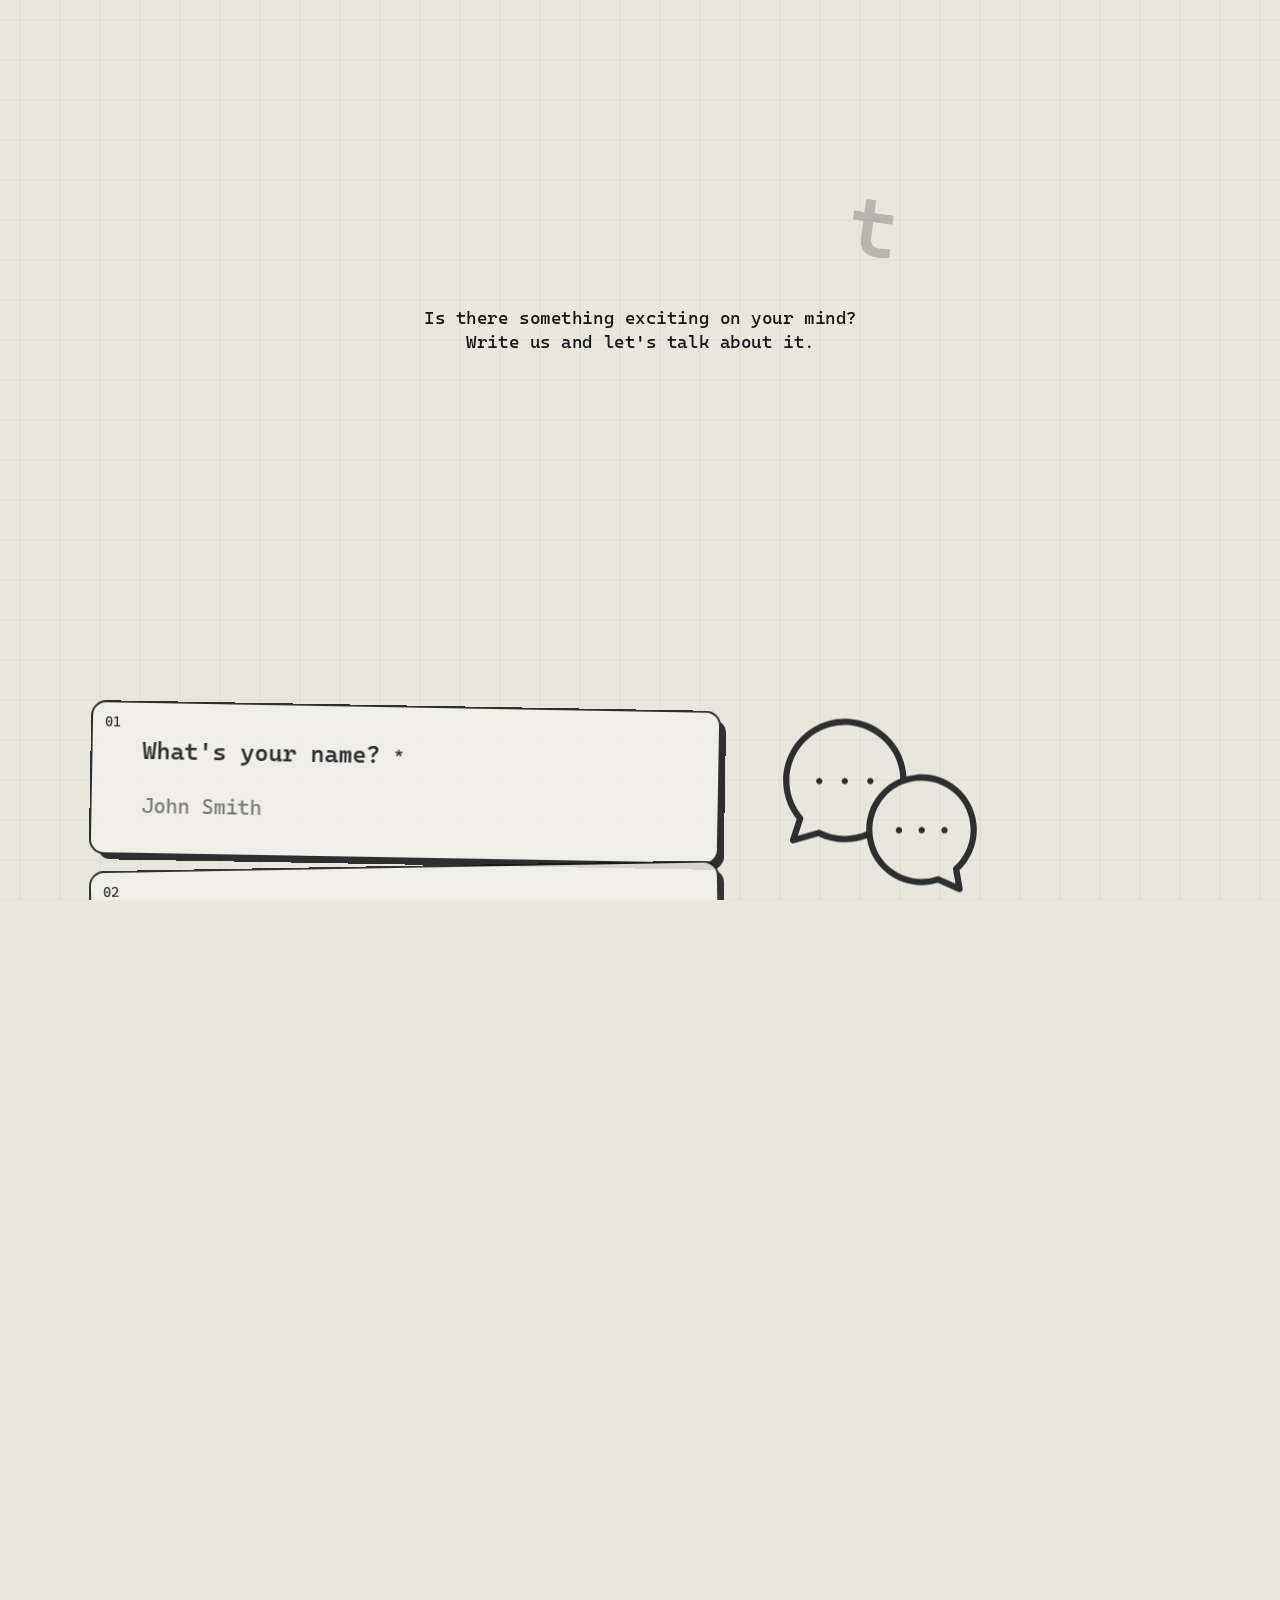
==== contact.html @ a4a7948f "Initial commit" ====
<!DOCTYPE html>

<html lang="en">

<head>

	<!-- Title -->
	<title>Contact Us | Origin Group</title>

	<!-- Meta -->
	<meta charset="utf-8">
	<meta name="title" content="Contact Us | Origin Group">
	<meta name="description" content="Get in touch with Origin Group, a creative agency in Mumbai. Let's discuss branding, website design, SEO, digital marketing, and creative solutions for your business.">
	<meta name="keywords" content="Creative Agency Mumbai, Branding Agency, UI UX Design Agency, Social Media Marketing Agency, Digital Marketing Agency Mumbai, Website Development Company, Best Creative Agency in Mumbai">

	<!-- Mobile Meta -->
	<meta name="viewport" content="width=device-width, initial-scale=1, shrink-to-fit=no">

	<link rel="shortcut icon" href="/assets/img/ogfav.png" type="image/x-icon">
	<link rel="icon" href="/assets/img/ogfav.png" type="image/x-icon">

	<!-- Google fonts (https://fonts.google.com/) -->
	<link rel="preconnect" href="https://fonts.googleapis.com">
	<link rel="preconnect" href="https://fonts.gstatic.com" crossorigin>
	<link href="https://fonts.googleapis.com/css2?family=Cascadia+Mono:wght@200..700&display=swap" rel="stylesheet">
	<!-- Body font -->

	<!-- Libs and Plugins CSS -->
	<link rel="stylesheet" href="assets/vendor/fontawesome/css/all.min.css">
	<!-- Font Icons CSS (https://fontawesome.com) Free version! -->
	<link rel="stylesheet" href="assets/vendor/fancybox/css/fancybox.css">
	<!-- Fancybox (lightbox) JS (https://fancyapps.com/) -->
	<link rel="stylesheet" href="assets/vendor/swiper/css/swiper-bundle.min.css">
	<!-- Swiper CSS (https://swiperjs.com/) -->

	<!-- Master CSS -->
	<link rel="stylesheet" href="assets/css/helper.css">
	<link rel="stylesheet" href="assets/css/elements.css">
	<link rel="stylesheet" href="assets/css/theme.css">

	<!-- Light style CSS -->
	<link rel="stylesheet" href="assets/css/theme-dark.css">

</head>


<body id="body" class="tt-transition tt-magic-cursor tt-smooth-scroll"
	style="--tt-bg-pattern: url('../img/bg-pattern.png');">

	<main id="body-inner">

		<!-- Begin page transition (do not remove!!!) 
			=========================== -->
		<div id="tt-page-transition">
			<div class="tt-ptr-overlay-top"></div>
			<div class="tt-ptr-overlay-bottom"></div>
			<div class="tt-ptr-preloader">
				<div class="tt-ptr-prel-content">
					<img src="assets/img/logo/OG Logo W.png" class="tt-ptr-prel-image" alt="Logo">
				</div> <!-- /.tt-ptr-prel-content -->
			</div> <!-- /.tt-ptr-preloader -->
		</div>
		<!-- End page transition -->

		<!-- Begin magic cursor 
			======================== -->
		<div id="magic-cursor">
			<div id="ball"></div>
		</div>
		<!-- End magic cursor -->


		<div id="tt-content-wrap">

			<header id="tt-header" class="tt-header-alter tt-header-scroll tt-header-filled">
				<div class="tt-header-inner">

					<div class="tt-header-col tt-header-col-left">

						<div class="tt-logo">
							<a href="index.html" class="tt-magnetic-item">
								<img src="assets/img/logo/OG Logo W.png" class="tt-logo-light" alt="Logo">
								<img src="assets/img/logo/OG Logo B.png" class="tt-logo-dark" alt="Logo">
							</a>
						</div>

					</div>

					<div class="tt-header-col tt-header-col-center">

						<nav class="tt-main-menu tt-m-menu-center">
							<div class="tt-main-menu-holder">
								<div class="tt-main-menu-inner">
									<div class="tt-main-menu-content">

										<ul class="tt-main-menu-list">

											<li><a href="/index.html">Home</a></li>
											<li><a href="/who-we-are.html">Who we are</a></li>
											<li><a href="/services.html">Services</a></li>
											<li><a href="/portfolio.html">Portfolio</a></li>


										</ul>

									</div>
								</div>
							</div>

						</nav>

					</div>

					<div class="tt-header-col tt-header-col-right">

						<!-- Begin mobile menu toggle button (for "tt-main-menu") -->
						<div id="tt-m-menu-toggle-btn-wrap">
							<div class="tt-m-menu-toggle-btn-text">
								<span class="tt-m-menu-text-menu">Menu</span>
								<span class="tt-m-menu-text-close">Close</span>
							</div>
							<div class="tt-m-menu-toggle-btn-holder">
								<a href="#" class="tt-m-menu-toggle-btn"><span></span></a>
							</div>
						</div>
						<!-- End mobile menu toggle button -->

						<!-- Begin header button (hidden on small screens!) -->
						<a href="/contact.html" class="tt-btn tt-btn-secondary hide-from-xlg tt-magnetic-item">
							<span data-hover="Let's Talk">Let's Talk</span>
						</a>
						<!-- End header button -->

						<!-- Begin style switch button -->
						<div class="tt-style-switch">
							<div class="tt-style-switch-inner tt-magnetic-item">
								<div class="tt-stsw-light">
									<svg viewBox="0 0 24 24" fill="none" xmlns="http://www.w3.org/2000/svg">
										<path
											d="M3.32031 11.6835C3.32031 16.6541 7.34975 20.6835 12.3203 20.6835C16.1075 20.6835 19.3483 18.3443 20.6768 15.032C19.6402 15.4486 18.5059 15.6834 17.3203 15.6834C12.3497 15.6834 8.32031 11.654 8.32031 6.68342C8.32031 5.50338 8.55165 4.36259 8.96453 3.32996C5.65605 4.66028 3.32031 7.89912 3.32031 11.6835Z"
											stroke-width="2" stroke-linecap="round" stroke-linejoin="round"></path>
									</svg>
								</div>
								<div class="tt-stsw-dark">
									<svg viewBox="0 0 24 24" fill="none" xmlns="http://www.w3.org/2000/svg">
										<circle cx="12" cy="12" r="5" stroke-width="2"></circle>
										<path d="M12 2V4" stroke-width="2" stroke-linecap="round"></path>
										<path d="M12 20V22" stroke-width="2" stroke-linecap="round"></path>
										<path d="M4 12L2 12" stroke-width="2" stroke-linecap="round"></path>
										<path d="M22 12L20 12" stroke-width="2" stroke-linecap="round"></path>
										<path d="M19.7778 4.22266L17.5558 6.25424" stroke-width="2"
											stroke-linecap="round"></path>
										<path d="M4.22217 4.22266L6.44418 6.25424" stroke-width="2"
											stroke-linecap="round"></path>
										<path d="M6.44434 17.5557L4.22211 19.7779" stroke-width="2"
											stroke-linecap="round"></path>
										<path d="M19.7778 19.7773L17.5558 17.5551" stroke-width="2"
											stroke-linecap="round"></path>
									</svg>
								</div>
							</div>
						</div>
						<!-- End style switch button -->

					</div> <!-- /.header-col -->
				</div> <!-- /.header-inner -->
			</header>
			<!-- End header -->

			<div id="page-header"
				class="ph-full ph-full-m ph-center ph-cap-xxxlg ph-image-parallax ph-caption-parallax">

				<div class="page-header-inner">

					<div class="ph-caption">
						<div class="ph-caption-inner">
							<h2 class="ph-caption-subtitle">( Let's Talk )</h2>
							<h1 class="ph-caption-title">Contact</h1>
							<div class="ph-caption-description max-width-700">
								Is there something exciting on your mind?<br> Write us and let's talk about it.
							</div>
						</div> <!-- /.ph-caption-inner -->
					</div> <!-- /.ph-caption -->

				</div>
				<!-- End page header inner -->

				<div class="ph-social">

					<div class="tt-social-buttons">
						<ul>
							<li><a href="https://www.instagram.com/origingroupin/" class="tt-magnetic-item"
									target="_blank" rel="noopener"><i class="fa-brands fa-instagram"></i></a></li>
							<li><a href="https://www.linkedin.com/showcase/origingroupin/" class="tt-magnetic-item"
									target="_blank" rel="noopener"><i class="fa-brands fa-linkedin"></i></a></li>
						</ul>
					</div>
					<!-- End page header social buttons -->

				</div>
				<!-- End social buttons -->

				<!-- Begin scroll down button 
					============================== -->
				<div class="tt-scroll-down">
					<!-- Change "data-offset" to set scroll top offset if needed -->
					<a href="#tt-page-content" class="tt-sd-inner tt-magnetic-item" data-offset="0">
						<div class="tt-sd-arrow">
							<svg xmlns="http://www.w3.org/2000/svg" viewBox="0 0 24 24">
								<path
									d="M13.025 1l-2.847 2.828 6.176 6.176h-16.354v3.992h16.354l-6.176 6.176 2.847 2.828 10.975-11z">
								</path>
							</svg>
						</div>
					</a>
				</div>
				<!-- End scroll down button -->

			</div>
			<!-- End page header -->

			<div id="tt-page-content">

				<div class="tt-section padding-top-40 padding-bottom-120">
					<div class="tt-section-inner tt-wrap">

						<div class="tt-row tt-xl-row-reverse">
							<div class="tt-col-xl-5">

								<div class="tt-contact-info margin-bottom-80">
									<div class="tt-contact-info-inner padding-left-xlg-7-p">

										<div class="tt-contact-info-icon max-width-200 tt-anim-fadeinup">
											<svg viewBox="0 0 64 64" version="1.1" xml:space="preserve"
												xmlns="http://www.w3.org/2000/svg">
												<g id="_x30_1_chatting">
													<g>
														<g>
															<path
																d="M38.0728,40.9023c-0.5522,0-1.0259-0.4478-1.0259-1s0.4219-1,0.9741-1h0.0518c0.5522,0,1,0.4478,1,1     S38.625,40.9023,38.0728,40.9023z" />
														</g>
														<g>
															<path
																d="M45.3604,40.9023c-0.5522,0-1.0273-0.4478-1.0273-1s0.4199-1,0.9722-1h0.0552c0.5522,0,1,0.4478,1,1     S45.9126,40.9023,45.3604,40.9023z" />
														</g>
														<g>
															<path
																d="M52.6445,40.9023c-0.5522,0-1.0273-0.4478-1.0273-1s0.4199-1,0.9722-1h0.0552c0.5522,0,1,0.4478,1,1     S53.1968,40.9023,52.6445,40.9023z" />
														</g>
														<g>
															<path
																d="M12.584,25.186c-0.5522,0-1.0293-0.4478-1.0293-1s0.418-1,0.9702-1h0.0591c0.5522,0,1,0.4478,1,1     S13.1362,25.186,12.584,25.186z" />
														</g>
														<g>
															<path
																d="M20.7529,25.186c-0.5522,0-1.0293-0.4478-1.0293-1s0.4185-1,0.9707-1h0.0586c0.5522,0,1,0.4478,1,1     S21.3052,25.186,20.7529,25.186z" />
														</g>
														<g>
															<path
																d="M28.9219,25.186c-0.5522,0-1.0293-0.4478-1.0293-1s0.4185-1,0.9707-1h0.0586c0.5522,0,1,0.4478,1,1     S29.4741,25.186,28.9219,25.186z" />
														</g>
														<path
															d="M56.5327,26.0718h-0.0005c-3.6577-3.0059-8.2656-4.4053-12.9771-3.9463c-1.0573,0.1035-2.0867,0.3111-3.0887,0.5919    c-0.2051-3.1539-1.169-6.2225-2.8205-8.9474c-2.7339-4.5127-7.0605-7.6904-12.1841-8.9478    c-5.1226-1.2573-10.4302-0.4434-14.9414,2.2905c-9.3149,5.6431-12.3022,17.812-6.6592,27.1274    c0.4487,0.7378,0.9443,1.4468,1.4785,2.1147l-2.1206,6.457c-0.1152,0.3521-0.0269,0.7388,0.23,1.0059    c0.1914,0.1982,0.4526,0.3062,0.7202,0.3062c0.0923,0,0.1851-0.0127,0.2764-0.0391l7.8203-2.2476    c4.9188,2.3405,10.487,2.549,15.5263,0.6185c0.6382,4.1645,2.7308,8.1203,6.233,10.9997    c4.626,3.8027,10.7549,5.0024,16.4702,3.2461l6.5781,2.9609c0.1313,0.0591,0.2715,0.0879,0.4106,0.0879    c0.2183,0,0.4351-0.0718,0.6138-0.2104c0.2925-0.2275,0.4351-0.5977,0.3711-0.9624l-1.0391-5.9121    c0.5459-0.5166,1.062-1.0698,1.5391-1.6499C65.1724,43.4663,64.0791,32.2764,56.5327,26.0718z M12.8066,39.8755    c-0.2241-0.1113-0.4814-0.1353-0.7236-0.0664l-6.374,1.832l1.7026-5.1851c0.1084-0.3306,0.0376-0.6938-0.1875-0.959    c-0.604-0.7119-1.1606-1.4844-1.6528-2.2944C0.5,24.8315,3.1851,13.895,11.5571,8.8232c4.0537-2.458,8.8218-3.1885,13.4282-2.0591    c4.6045,1.1304,8.4932,3.9863,10.9502,8.0425c1.5782,2.6036,2.4474,5.5574,2.5516,8.5797    c-2.6577,1.0986-5.0207,2.841-6.8978,5.1259c-2.8444,3.4614-4.1367,7.6871-3.9944,11.8476    C22.8245,42.3625,17.4745,42.2095,12.8066,39.8755z M57.4243,49.7456c-0.5303,0.645-1.1147,1.2524-1.7378,1.8062    c-0.2598,0.2305-0.3809,0.5791-0.3208,0.9209l0.8066,4.5908l-5.2051-2.3433c-0.1304-0.0586-0.2705-0.0879-0.4106-0.0879    c-0.106,0-0.2124,0.0166-0.3145,0.0508c-5.1646,1.7104-10.7529,0.6758-14.9463-2.7725    c-6.6953-5.5044-7.6646-15.4312-2.1616-22.1289c2.666-3.2446,6.436-5.2568,10.6157-5.6655    c4.1816-0.4072,8.2681,0.8345,11.5127,3.5005h-0.0005C61.957,33.1211,62.9268,43.0483,57.4243,49.7456z" />
													</g>
												</g>
											</svg>
										</div> <!-- /.tt-contact-info-icon -->

										<div class="tt-heading tt-heading-lg">
											<!-- <h3 class="tt-heading-subtitle">Subtitle</h3> -->
											<h2 class="tt-heading-title tt-anim-characters">Say Hi!</h2>
											<!-- You can use <br> to break a text line if needed -->
										</div>
										<!-- End tt-Heading -->

										<div class="margin-bottom-40">
											<p class="tt-anim-lines">You're just one click away from taking your brand
												or product from great to incredible. Fill out the form to share more
												details about your project.</p>
										</div>

										<div class="margin-bottom-30 tt-anim-fadeinup">
											<ul class="tt-list">
												<li>
													<a href="tel:+918779620308" class="tt-link">+91 87796 20308</a>
												</li>
												<li>
													<a href="mailto:origingroupinq@gmail.com"
														class="tt-link">origingroupinq@gmail.com</a>
												</li>
											</ul>
										</div>

										<div class="tt-social-buttons tt-sbtn-inline tt-sbtn-filled tt-anim-fadeinup">
											<ul>
												<li><a href="" class="tt-magnetic-item" target="_blank"
														rel="noopener"><i class="fa-brands fa-instagram"></i></a></li>
												<li><a href="" class="tt-magnetic-item" target="_blank"
														rel="noopener"><i class="fa-brands fa-linkedin"></i></a></li>
											</ul>
										</div>
										<!-- End page header social buttons -->

									</div> <!-- /.tt-contact-info-inner -->
								</div>
								<!-- End contact info -->

							</div> <!-- /.tt-col -->

							<div class="tt-col-xl-7">

								<form id="tt-contact-form"
									class="tt-form tt-form-lg tt-form-creative tt-form-tilted tt-form-counter">

									<!-- Becin contact form messages (do not remove!) -->
									<div id="tt-contact-form-messages" role="alert">
										<div class="tt-cfm-inner"></div>
										<div class="tt-cfm-close hide-cursor"><i class="fa-solid fa-xmark"></i></div>
									</div>
									<!-- End contact form messages -->

									<div class="tt-contact-form-inner">

										<!-- <small class="tt-form-text margin-bottom-30"><em>Fields marked with an asterisk (*) are required!</em></small> -->

										<div class="tt-form-group tt-anim-fadeinup">
											<label for="sender-name">What's your name? <span
													class="required">*</span></label>
											<input class="tt-form-control" id="sender-name" type="text" name="name"
												placeholder="John Smith" required>
										</div>

										<div class="tt-form-group tt-anim-fadeinup">
											<label for="sender-email">What's your email? <span
													class="required">*</span></label>
											<input class="tt-form-control" id="sender-email" type="email" name="email"
												placeholder="john@smith.com" required>
										</div>

										<div class="tt-form-group tt-anim-fadeinup">
											<label for="sender-option">What would you like to talk about? <span
													class="required">*</span></label>
											<select class="tt-form-control" id="sender-option" name="option" required>
												<option value="" disabled selected>Please choose an option</option>
												<option value="Say Hello">Say hello</option>
												<option value="New Project">New project</option>
												<option value="Feedback">Feedback</option>
												<option value="Other">Other</option>
											</select>
										</div>

										<div class="tt-form-group tt-anim-fadeinup">
											<label for="sender-message">Your message <span
													class="required">*</span></label>
											<textarea class="tt-form-control" id="sender-message" rows="5"
												name="message" placeholder="Hello, can you help me with ..."
												required></textarea>
										</div>

										<div class="tt-form-check margin-top-30 margin-bottom-30 tt-anim-fadeinup">
											<input type="checkbox" id="privacy-policy-check" required>
											<label for="privacy-policy-check" class="text-small">I have read and accept
												the <a href="dummy.html" class="tt-link-2" target="_blank">privacy
													policy</a>.</label>
										</div>

										<button type="submit"
											class="tt-btn tt-btn-secondary tt-btn-full tt-anim-fadeinup">
											<span data-hover="Send Message">Send Message</span>
										</button>

									</div> <!-- /.tt-contact-form-inner-->
								</form>
								<!-- End contact form -->

							</div> <!-- /.tt-col -->
						</div><!-- /.tt-row -->

					</div> <!-- /.tt-section-inner -->
				</div>
				<!-- End tt-section -->


			</div>
			<!-- End page content -->


			<!-- ======================
				///// Begin tt-footer /////
				=========================== -->
			<footer id="tt-footer" class="border-top">
				<div class="tt-footer-inner">

					<div class="tt-row">
						<div class="tt-col-xxl-6 tt-col-xl-12">
							<div class="tt-footer-widget">
								<h2>Ready to push<br> beyond limits?</h2>
								<a href="/contact.html" class="tt-btn tt-btn-secondary tt-magnetic-item">
									<span data-hover="Let's Connect">Let's Connect</span>
									<span class="tt-btn-icon"><i class="fa-regular fa-envelope"></i></span>
								</a>
							</div> <!-- /.tt-footer-widget -->
						</div> <!-- /.tt-col -->

						<div class="tt-col-xxl-2 tt-col-md-4">
							<div class="tt-footer-widget">
								<h3 class="tt-footer-widget-heading">Menu</h3>
								<ul class="tt-footer-widget-list">
									<li><a href="/index.html" class="tt-link">Home</a></li>
									<li><a href="/who-we-are.html" class="tt-link">Who we are</a></li>
									<li><a href="/services.html" class="tt-link">Services</a></li>
									<li><a href="/portfolio.html" class="tt-link">Portfolio</a></li>
								</ul> <!-- /.tt-footer-widget-list -->
							</div> <!-- /.tt-footer-widget -->
						</div> <!-- /.tt-col -->

						<div class="tt-col-xxl-2 tt-col-md-4">
							<div class="tt-footer-widget">
								<h3 class="tt-footer-widget-heading">More</h3>
								<ul class="tt-footer-widget-list">
									<li><a href="/contact.html" class="tt-link">Contact</a></li>
									<li><a href="portfolio-scrolling-tilted.html" class="tt-link">Qorezen</a></li>
								</ul> <!-- /.tt-footer-widget-list -->
							</div> <!-- /.tt-footer-widget -->
						</div> <!-- /.tt-col -->

						<div class="tt-col-xxl-2 tt-col-md-4">
							<div class="tt-footer-widget">
								<h3 class="tt-footer-widget-heading">Contact</h3>
								<ul class="tt-footer-widget-list">
									<li><a href="mailto:origingroupinq@gmail.com"
											class="tt-link">origingroupinq@gmail.com</a></li>
									<li><a href="tel:+918779620308" class="tt-link"> +91 87796 20308</a></li>
								</ul> <!-- /.tt-footer-widget-list -->
							</div> <!-- /.tt-footer-widget -->
						</div> <!-- /.tt-col -->
					</div> <!-- /.tt-row -->

					<div class="tt-footer-bottom">
						<div class="tt-row tt-sm-row-reverse">
							<div class="tt-col-md-4 tt-align-items-md-end tt-justify-content-md-end">
								<div class="tt-footer-widget">

									<!-- Begin social buttons 
										========================== 
										* Use class "tt-sbtn-inline" to enable inline layout.
										* Use class "tt-sbtn-bordered" to enable bordered style.
										* Use class "tt-sbtn-filled" to enable filled style.
										-->
									<div class="tt-social-buttons tt-sbtn-inline tt-sbtn-filled">
										<ul>
											<li><a href="https://www.instagram.com/origingroupin/"
													class="tt-magnetic-item" target="_blank" rel="noopener"><i
														class="fa-brands fa-instagram"></i></a></li>
											<li><a href="https://www.linkedin.com/showcase/origingroupin/"
													class="tt-magnetic-item" target="_blank" rel="noopener"><i
														class="fa-brands fa-linkedin"></i></a></li>
										</ul>
									</div>
									<!-- End social buttons -->

								</div> <!-- /.tt-footer-widget -->
							</div> <!-- /.tt-col -->

							<div class="tt-col-md-4 tt-align-items-md-end tt-justify-content-md-center">
								<div class="tt-footer-widget text-center-to-md">
									Made with <i class="fa-regular fa-heart"></i>
								</div> <!-- /.tt-footer-widget -->
							</div> <!-- /.tt-col -->

							<div class="tt-col-md-4 tt-align-items-md-end">
								<div class="tt-footer-widget">
									<div class="tt-footer-copyright">
										©<span class="tt-copyright-year"></span><a href="/index.html" class="tt-link"
											target="_blank" rel="nofollow noopener">Origin Group</a><br>
										All Rights Reserved
									</div> <!-- /.tt-footer-copyright -->
								</div> <!-- /.tt-footer-widget -->
							</div> <!-- /.tt-col -->
						</div> <!-- /.tt-row -->
					</div> <!-- /.tt-footer-bottom -->

				</div> <!-- /.tt-section-inner -->
			</footer>
			<!-- End tt-footer -->


		</div>
		<!-- End content wrap -->


		<!-- Begin scroll to top button
			================================ 
			* Available data attributes:
					data-top-offset="800".............(show/hide button from top scroll in px)
					data-bottom-offset="200".........(show/hide button from bottom scroll in px)
			-->
		<div class="tt-scroll-to-top" data-top-offset="800" data-bottom-offset="200">
			<a href="#" class="tt-stt-inner tt-magnetic-item">
				<div class="tt-stt-arrow">
					<svg xmlns="http://www.w3.org/2000/svg" viewBox="0 0 24 24">
						<path
							d="M13.025 1l-2.847 2.828 6.176 6.176h-16.354v3.992h16.354l-6.176 6.176 2.847 2.828 10.975-11z">
						</path>
					</svg>
				</div>
			</a>
		</div>
		<!-- End scroll to top button -->


	</main>
	<!-- End body inner -->




	<!-- ====================
		///// Scripts below /////
		===================== -->

	<!-- Core JS -->
	<script src="assets/vendor/jquery/jquery.min.js"></script> <!-- jquery JS (https://jquery.com) -->

	<!-- Libs and Plugins JS -->
	<script src="assets/vendor/gsap/gsap.min.js"></script> <!-- GSAP JS (https://gsap.com/) -->
	<script src="assets/vendor/gsap/ScrollSmoother.min.js"></script>
	<!-- GSAP ScrollSmoother JS (https://gsap.com/docs/v3/Plugins/ScrollSmoother/) -->
	<script src="assets/vendor/gsap/ScrollToPlugin.min.js"></script>
	<!-- GSAP ScrollToPlugin JS (https://gsap.com/docs/v3/Plugins/ScrollToPlugin/) -->
	<script src="assets/vendor/gsap/ScrollTrigger.min.js"></script>
	<!-- GSAP ScrollTrigger JS (https://gsap.com/docs/v3/Plugins/ScrollTrigger/) -->
	<script src="assets/vendor/gsap/Flip.min.js"></script>
	<!-- GSAP Flip JS (https://gsap.com/docs/v3/Plugins/Flip/) -->
	<script src="assets/vendor/gsap/SplitText.min.js"></script>
	<!-- GSAP SplitText JS (https://gsap.com/docs/v3/Plugins/SplitText/) -->
	<script src="assets/vendor/fancybox/js/fancybox.umd.js"></script>
	<!-- Fancybox (lightbox) JS (https://fancyapps.com/) -->
	<script src="assets/vendor/swiper/js/swiper-bundle.min.js"></script> <!-- Swiper JS (https://swiperjs.com/) -->

	<!-- Master JS -->
	<script src="assets/js/elements.js"></script>
	<script src="assets/js/theme.js"></script>



</body>

</html>
---- assets/css/helper.css ----
/* ---------------------------------------------------------------------------------------
*
* Helper CSS
* 
* Template:		Hektor - Creative Agency and Portfolio HTML Website Template
* Author:		Themetorium
* URL:			https://themetorium.net/
*
* You are free to use these extra prepared helper classes to customize your web site.
*
--------------------------------------------------------------------------------------- */


/* Table of Content
====================
*
* Various classes
* Hiding classes
* Background image classes
* Font/text classes
* Width classes
* Height classes
* Center align classes
* Text color classes
* Link style classes
* Link color classes
* Background color classes
* Rounded classes
* Borders classes
* Paddings classes
* Margin classes
* Grid system (similar logic to the Bootstrap framework).
*
*/



/* ------------------------------------------------------------- *
 * Various classes
/* ------------------------------------------------------------- */

/* clear */
.clear { clear: both !important; display: block !important; }
.clear::after {
	content: "";
	display: table;
	clear: both;
}

/* display */
.display-none { display: none !important; }
.block, .display-block { display: block !important; }
.inline-block, .display-inline-block { display: inline-block !important; }
.display-flex { display: flex !important; display: -ms-flexbox !important; }

/* position */
.position-unset { position: unset !important; }
.position-relative { position: relative !important; }
.position-absolute { position: absolute !important; }
.position-fixed { position: fixed !important; }
.position-static { position: static !important; }

/* overflow */
.overflow-visible { overflow: visible !important; }

.overflow-hidden { overflow: hidden !important; }
.overflow-y-hidden { overflow-y: hidden !important; }
.overflow-x-hidden { overflow-x: hidden !important; }

.overflow-auto { overflow: auto !important; }
.overflow-y-auto { overflow-y: auto !important; }
.overflow-x-auto { overflow-x: auto !important; }

.overflow-scroll { overflow: scroll !important; }
.overflow-y-scroll { overflow-y: scroll !important; }
.overflow-x-scroll { overflow-x: scroll !important; }

/* z-index */
.z-index-1 { z-index: 1 !important; }
.z-index-2 { z-index: 2 !important; }
.z-index-3 { z-index: 3 !important; }
.z-index-4 { z-index: 4 !important; }
.z-index-5 { z-index: 5 !important; }
.z-index-6 { z-index: 6 !important; }
.z-index-7 { z-index: 7 !important; }
.z-index-8 { z-index: 8 !important; }
.z-index-9 { z-index: 9 !important; }
.z-index-full { z-index: 99999 !important; }

/* grayscale (make elements black & white) */
.tt-grayscale {
	filter: grayscale(1) !important;
}


/* ----------------------------------------------------------------------------------- *
 * Cover classes (used as image overlay)
 * Note: parent element must contain "position: relative;" or "position: absolute;"
/* ----------------------------------------------------------------------------------- */

/* Cover 
========= */
.tt-cover:before {
	position: absolute;
	display: block;
	content: "";
	top: 0;
	left: 0;
	right: 0;
	bottom: 0;
	width: 100%;
	height: 100%;
	z-index: 99999;
}


/* Cover opasity
================= */
[class*="cover-opacity-"]::before {
	position: absolute;
	display: block;
	content: "";
	top: 0;
	left: 0;
	bottom: 0;
	right: 0;
	background-color: #040404;
	z-index: 1;
	opacity: 0;
}

.cover-opacity-0::before { opacity: 0; }
.cover-opacity-0-5::before { opacity: .05; }
.cover-opacity-1::before { opacity: .1; }
.cover-opacity-1-5::before { opacity: .15; }
.cover-opacity-2::before { opacity: .2; }
.cover-opacity-2-5::before { opacity: .25; }
.cover-opacity-3::before { opacity: .3; }
.cover-opacity-3-5::before { opacity: .35; }
.cover-opacity-4::before { opacity: .4; }
.cover-opacity-4-5::before { opacity: .45; }
.cover-opacity-5::before { opacity: .5; }
.cover-opacity-5-5::before { opacity: .55; }
.cover-opacity-6::before { opacity: .6; }
.cover-opacity-6-5::before { opacity: .65; }
.cover-opacity-7::before { opacity: .7; }
.cover-opacity-7-5::before { opacity: .75; }
.cover-opacity-8::before { opacity: .8; }
.cover-opacity-8-5::before { opacity: .85; }
.cover-opacity-9::before { opacity: .9; }
.cover-opacity-9-5::before { opacity: .95; }


/* ------------------------------------------------------------- *
 * Hiding classes
/* ------------------------------------------------------------- */

.hide { display: none !important; }

/* Hiding via media query breakpoints */
@media (max-width: 1399px) {
	.hide-from-xxlg { display: none !important; }
}
@media (max-width: 1024px) {
	.hide-from-xlg { display: none !important; }
}
@media (max-width: 991px) {
	.hide-from-lg { display: none !important; }
}
@media (max-width: 767px) {
	.hide-from-md { display: none !important; }
}
@media (max-width: 575px) {
	.hide-from-sm { display: none !important; }
}
@media (max-width: 480px) {
	.hide-from-xs { display: none !important; }
}

@media (min-width: 1400px) {
	.hide-to-xxlg { display: none !important; }
}
@media (min-width: 1025px) {
	.hide-to-xlg { display: none !important; }
}
@media (min-width: 992px) {
	.hide-to-lg { display: none !important; }
}
@media (min-width: 768px) {
	.hide-to-md { display: none !important; }
}
@media (min-width: 576px) {
	.hide-to-sm { display: none !important; }
}
@media (min-width: 481px) {
	.hide-to-xs { display: none !important; }
}

/* Hiding from mobile device */
body.is-mobile .hide-from-mobile { display: none !important; }

/* Hiding if not mobile device */
body:not(.is-mobile) .hide-to-mobile { display: none !important; }


/* ------------------------------------------------------------- *
 * Background image classes
/* ------------------------------------------------------------- */

.no-bg-image { background: none !important; }

.bg-image {
	background-repeat: no-repeat;
	background-position: 50% 50%;
	-webkit-background-size: cover;
	background-size: cover;
}
.bg-image-fixed {
	background-attachment: fixed;
	background-position: 50% 50%;
	-webkit-background-size: cover;
	background-size: cover;
	transform: none !important; /* transform not work well with background-attachment: fixed; */
}
.bg-image-pattern {
	background-repeat: repeat !important;
	-webkit-background-size: inherit !important;
	background-size: inherit !important;
}


/* ------------------------------------------------------------- *
 * Font/text classes
/* ------------------------------------------------------------- */

/* font styles */
.font-italic, .italic { font-style: italic !important; }

/* font weight */
.font-normal { font-weight: normal !important; font-style: normal !important; }
.font-bold, .font-strong, .bold { font-weight: bold !important; }

.font-100 { font-weight: 100 !important; }
.font-200 { font-weight: 200 !important; }
.font-300 { font-weight: 300 !important; }
.font-400 { font-weight: 400 !important; }
.font-500 { font-weight: 500 !important; }
.font-600 { font-weight: 600 !important; }
.font-700 { font-weight: 700 !important; }
.font-800 { font-weight: 800 !important; }
.font-900 { font-weight: 900 !important; }

/* text sizes */
.text-lg {
	font-size: clamp(20px, 2vw, 24px) !important;
}
.text-lg p,
p.text-lg {
	margin-bottom: 30px !important;
}

.text-xlg {
	font-size: clamp(22px, 2vw, 32px) !important;
}
.text-xlg p,
p.text-xlg {
	margin-bottom: 3.5% !important;
}

.text-xxlg {
	font-size: clamp(28px, 3vw, 48px) !important;
	line-height: 1.2;
}
.text-xxlg p,
p.text-xxlg {
	margin-bottom: 3.5% !important;
}

.text-xxxlg {
	font-size: clamp(32px, 4vw, 62px) !important;
	line-height: 1.1;
}
.text-xxxlg p,
p.text-xxxlg {
	margin-bottom: 4.6% !important;
}

/* letter spacing */
.letter-spacing-0 { letter-spacing: 0 !important; }
.letter-spacing-1 { letter-spacing: 1px !important; }
.letter-spacing-2 { letter-spacing: 2px !important; }
.letter-spacing-3 { letter-spacing: 3px !important; }
.letter-spacing-4 { letter-spacing: 4px !important; }
.letter-spacing-5 { letter-spacing: 5px !important; }
.letter-spacing-6 { letter-spacing: 6px !important; }
.letter-spacing-7 { letter-spacing: 7px !important; }
.letter-spacing-8 { letter-spacing: 8px !important; }
.letter-spacing-9 { letter-spacing: 9px !important; }
.letter-spacing-10 { letter-spacing: 10px !important; }
.letter-spacing-11 { letter-spacing: 11px !important; }
.letter-spacing-12 { letter-spacing: 12px !important; }
.letter-spacing-13 { letter-spacing: 13px !important; }
.letter-spacing-14 { letter-spacing: 14px !important; }
.letter-spacing-15 { letter-spacing: 15px !important; }

/* text normal */
.text-normal { 
	text-transform: none !important; 
	letter-spacing: 0 !important;
}

/* text aligns */
.text-align-unset { text-align: unset !important; }
.text-center { text-align: center !important; }
.text-left { text-align: left !important; }
.text-right { text-align: right !important; }

/* text aligns via breakpoints */
@media (max-width: 1024px) {
	.text-center-from-xlg { text-align: center !important; }
	.text-left-from-xlg { text-align: left !important; }
	.text-right-from-xlg { text-align: right !important; }
}
@media (max-width: 991px) {
	.text-center-from-lg { text-align: center !important; }
	.text-left-from-lg { text-align: left !important; }
	.text-right-from-lg { text-align: right !important; }
}
@media (max-width: 767px) {
	.text-center-from-md { text-align: center !important; }
	.text-left-from-md { text-align: left !important; }
	.text-right-from-md { text-align: right !important; }
}
@media (max-width: 479px) {
	.text-center-from-sm { text-align: center !important; }
	.text-left-from-sm { text-align: left !important; }
	.text-right-from-sm { text-align: right !important; }
}

@media (min-width: 1025px) {
	.text-center-to-xlg { text-align: center !important; }
	.text-left-to-xlg { text-align: left !important; }
	.text-right-to-xlg { text-align: right !important; }
}
@media (min-width: 992px) {
	.text-center-to-lg { text-align: center !important; }
	.text-left-to-lg { text-align: left !important; }
	.text-right-to-lg { text-align: right !important; }
}
@media (min-width: 768px) {
	.text-center-to-md { text-align: center !important; }
	.text-left-to-md { text-align: left !important; }
	.text-right-to-md { text-align: right !important; }
}
@media (min-width: 480px) {
	.text-center-to-sm { text-align: center !important; }
	.text-left-to-sm { text-align: left !important; }
	.text-right-to-sm { text-align: right !important; }
}

/* text transform */
.text-uppercase { text-transform: uppercase !important; }
.text-lowercase { text-transform: lowercase !important; }
.text-capitalize { text-transform: capitalize !important; }
.text-no-transform { text-transform: none !important; }

/* text stroke */
.text-stroke-dark {
	font-weight: bold;
	font-weight: 700;
	color: transparent;
	-webkit-text-stroke-width: 2px;
	-webkit-text-stroke-color: #111;
	-webkit-text-fill-color: transparent;
}
.text-stroke-light {
	font-weight: bold;
	font-weight: 700;
	color: transparent;
	-webkit-text-stroke-width: 2px;
	-webkit-text-stroke-color: #FFF;
	-webkit-text-fill-color: transparent;
}

/* text pretty */
.text-pretty {
	text-wrap: pretty;
}


/* ------------------------------------------------------------- *
 * Width classes
/* ------------------------------------------------------------- */

/* Width auto */
.width-auto { width: auto !important; }

/* Full width */
.full-width { width: 100% !important; }

/* Minimum width classes */
.min-width { min-width: 100% !important; }
.min-width-100 { min-width: 100px !important; }
.min-width-150 { min-width: 150px !important; }
.min-width-200 { min-width: 200px !important; }
.min-width-250 { min-width: 250px !important; }
.min-width-300 { min-width: 300px !important; }
.min-width-350 { min-width: 350px !important; }
.min-width-400 { min-width: 400px !important; }
.min-width-450 { min-width: 450px !important; }
.min-width-500 { min-width: 500px !important; }
.min-width-550 { min-width: 550px !important; }
.min-width-600 { min-width: 600px !important; }
.min-width-650 { min-width: 650px !important; }
.min-width-700 { min-width: 700px !important; }
.min-width-750 { min-width: 750px !important; }
.min-width-800 { min-width: 800px !important; }
.min-width-850 { min-width: 850px !important; }
.min-width-900 { min-width: 900px !important; }
.min-width-950 { min-width: 950px !important; }
.min-width-1000 { min-width: 1000px !important; }
.min-width-1050 { min-width: 1050px !important; }
.min-width-1150 { min-width: 1150px !important; }
.min-width-1100 { min-width: 1100px !important; }
.min-width-1150 { min-width: 1150px !important; }
.min-width-1170 { min-width: 1170px !important; }
.min-width-1200 { min-width: 1200px !important; }
.min-width-1250 { min-width: 1250px !important; }
.min-width-1300 { min-width: 1300px !important; }
.min-width-1350 { min-width: 1350px !important; }
.min-width-1400 { min-width: 1400px !important; }
.min-width-1450 { min-width: 1450px !important; }
.min-width-1500 { min-width: 1500px !important; }
.min-width-1550 { min-width: 1550px !important; }
.min-width-1600 { min-width: 1600px !important; }

/* Maximum width classes */
.max-width { max-width: 100% !important; }
.max-width-100 { max-width: 100px !important; }
.max-width-150 { max-width: 150px !important; }
.max-width-200 { max-width: 200px !important; }
.max-width-250 { max-width: 250px !important; }
.max-width-300 { max-width: 300px !important; }
.max-width-350 { max-width: 350px !important; }
.max-width-400 { max-width: 400px !important; }
.max-width-450 { max-width: 450px !important; }
.max-width-500 { max-width: 500px !important; }
.max-width-550 { max-width: 550px !important; }
.max-width-600 { max-width: 600px !important; }
.max-width-650 { max-width: 650px !important; }
.max-width-700 { max-width: 700px !important; }
.max-width-750 { max-width: 750px !important; }
.max-width-800 { max-width: 800px !important; }
.max-width-850 { max-width: 850px !important; }
.max-width-900 { max-width: 900px !important; }
.max-width-950 { max-width: 950px !important; }
.max-width-1000 { max-width: 1000px !important; }
.max-width-1050 { max-width: 1050px !important; }
.max-width-1150 { max-width: 1150px !important; }
.max-width-1100 { max-width: 1100px !important; }
.max-width-1150 { max-width: 1150px !important; }
.max-width-1170 { max-width: 1170px !important; }
.max-width-1200 { max-width: 1200px !important; }
.max-width-1250 { max-width: 1250px !important; }
.max-width-1300 { max-width: 1300px !important; }
.max-width-1350 { max-width: 1350px !important; }
.max-width-1400 { max-width: 1400px !important; }
.max-width-1450 { max-width: 1450px !important; }
.max-width-1500 { max-width: 1500px !important; }
.max-width-1550 { max-width: 1550px !important; }
.max-width-1600 { max-width: 1600px !important; }
.max-width-1650 { max-width: 1650px !important; }
.max-width-1700 { max-width: 1700px !important; }
.max-width-1750 { max-width: 1750px !important; }
.max-width-1800 { max-width: 1800px !important; }
.max-width-1850 { max-width: 1850px !important; }
.max-width-1900 { max-width: 1900px !important; }
.max-width-1950 { max-width: 1950px !important; }
.max-width-2000 { max-width: 2000px !important; }
.max-width-2050 { max-width: 2050px !important; }
.max-width-2100 { max-width: 2100px !important; }
.max-width-2150 { max-width: 2150px !important; }
.max-width-2200 { max-width: 2200px !important; }
.max-width-2250 { max-width: 2250px !important; }
.max-width-2300 { max-width: 2300px !important; }
.max-width-2350 { max-width: 2350px !important; }
.max-width-2400 { max-width: 2400px !important; }
.max-width-2450 { max-width: 2450px !important; }
.max-width-2500 { max-width: 2500px !important; }
.max-width-2550 { max-width: 2550px !important; }
.max-width-2600 { max-width: 2600px !important; }
.max-width-2650 { max-width: 2650px !important; }
.max-width-2700 { max-width: 2700px !important; }
.max-width-2750 { max-width: 2750px !important; }
.max-width-2800 { max-width: 2800px !important; }
.max-width-2850 { max-width: 2850px !important; }
.max-width-2900 { max-width: 2900px !important; }
.max-width-2950 { max-width: 2950px !important; }
.max-width-3000 { max-width: 3000px !important; }


/* ------------------------------------------------------------- *
 * Height classes
/* ------------------------------------------------------------- */

.full-height { 
	height: 100% !important; 
}

/* full height (vh) on desktop only */
@media (min-width: 1025px) {
	.full-height-vh { 
		height: 100vh;
		min-height: 100vh;
	}
	body.tt-header-fixed-on .full-height-vh {
		height: calc(100vh - 80px); /* minus same as header height */
		min-height: calc(100vh - 80px); /* minus same as header height */
	}
}

/* full height (vh) on small screens only */
@media (max-width: 1024px) {
	.full-height-vh-m { 
		height: 100vh;
		min-height: 100vh;
	}
	body.tt-header-fixed-on .full-height-vh-m {
		height: calc(100vh - 70px); /* minus same as header height */
		min-height: calc(100vh - 70px); /* minus same as header height */
	}
}


/* height classes (vh) */
.height-vh-5 { height: 5vh !important; }
.height-vh-10 { height: 10vh !important; }
.height-vh-15 { height: 15vh !important; }
.height-vh-20 { height: 20vh !important; }
.height-vh-25 { height: 25vh !important; }
.height-vh-30 { height: 30vh !important; }
.height-vh-35 { height: 35vh !important; }
.height-vh-40 { height: 40vh !important; }
.height-vh-45 { height: 45vh !important; }
.height-vh-50 { height: 50vh !important; }
.height-vh-55 { height: 55vh !important; }
.height-vh-60 { height: 60vh !important; }
.height-vh-65 { height: 65vh !important; }
.height-vh-70 { height: 70vh !important; }
.height-vh-75 { height: 75vh !important; }
.height-vh-80 { height: 80vh !important; }
.height-vh-85 { height: 85vh !important; }
.height-vh-90 { height: 90vh !important; }
.height-vh-95 { height: 95vh !important; }

/* minimum height classes vh */
.min-height-vh-5 { min-height: 5vh !important; }
.min-height-vh-10 { min-height: 10vh !important; }
.min-height-vh-15 { min-height: 15vh !important; }
.min-height-vh-20 { min-height: 20vh !important; }
.min-height-vh-25 { min-height: 25vh !important; }
.min-height-vh-30 { min-height: 30vh !important; }
.min-height-vh-35 { min-height: 35vh !important; }
.min-height-vh-40 { min-height: 40vh !important; }
.min-height-vh-45 { min-height: 45vh !important; }
.min-height-vh-50 { min-height: 50vh !important; }
.min-height-vh-55 { min-height: 55vh !important; }
.min-height-vh-60 { min-height: 60vh !important; }
.min-height-vh-65 { min-height: 65vh !important; }
.min-height-vh-70 { min-height: 70vh !important; }
.min-height-vh-75 { min-height: 75vh !important; }
.min-height-vh-80 { min-height: 80vh !important; }
.min-height-vh-85 { min-height: 85vh !important; }
.min-height-vh-90 { min-height: 90vh !important; }
.min-height-vh-95 { min-height: 95vh !important; }

/* height classes */
.height-10 { height: 20px; }
.height-20 { height: 20px; }
.height-30 { height: 30px; }
.height-40 { height: 40px; }
.height-50 { height: 50px; }
.height-60 { height: 60px; }
.height-70 { height: 70px; }
.height-80 { height: 80px; }
.height-90 { height: 90px; }
.height-100 { height: 100px; }
.height-110 { height: 110px; }
.height-120 { height: 120px; }
.height-130 { height: 130px; }
.height-140 { height: 140px; }
.height-150 { height: 150px; }
.height-160 { height: 160px; }
.height-170 { height: 170px; }
.height-180 { height: 180px; }
.height-190 { height: 190px; }
.height-200 { height: 200px; }

/* minimum height classes */
.min-height-50 { min-height: 50px !important; }
.min-height-100 { min-height: 100px !important; }
.min-height-150 { min-height: 150px !important; }
.min-height-200 { min-height: 200px !important; }
.min-height-250 { min-height: 250px !important; }
.min-height-300 { min-height: 300px !important; }
.min-height-350 { min-height: 350px !important; }
.min-height-400 { min-height: 400px !important; }
.min-height-450 { min-height: 450px !important; }
.min-height-500 { min-height: 500px !important; }
.min-height-550 { min-height: 550px !important; }
.min-height-600 { min-height: 600px !important; }
.min-height-650 { min-height: 650px !important; }
.min-height-700 { min-height: 700px !important; }
.min-height-750 { min-height: 750px !important; }
.min-height-800 { min-height: 800px !important; }
.min-height-850 { min-height: 850px !important; }
.min-height-900 { min-height: 900px !important; }
.min-height-1000 { min-height: 1000px !important; }

/* maximum height classes */
.max-height-50 { max-height: 50px !important; }
.max-height-100 { max-height: 100px !important; }
.max-height-150 { max-height: 150px !important; }
.max-height-200 { max-height: 200px !important; }
.max-height-250 { max-height: 250px !important; }
.max-height-300 { max-height: 300px !important; }
.max-height-350 { max-height: 350px !important; }
.max-height-400 { max-height: 400px !important; }
.max-height-450 { max-height: 450px !important; }
.max-height-500 { max-height: 500px !important; }
.max-height-550 { max-height: 550px !important; }
.max-height-600 { max-height: 600px !important; }
.max-height-650 { max-height: 650px !important; }
.max-height-700 { max-height: 700px !important; }
.max-height-750 { max-height: 750px !important; }
.max-height-800 { max-height: 800px !important; }
.max-height-850 { max-height: 850px !important; }
.max-height-900 { max-height: 900px !important; }
.max-height-1000 { max-height: 1000px !important; }

/* padding height classes */
.padding-height-5 { padding-bottom: 5% !important; }
.padding-height-10 { padding-bottom: 10% !important; }
.padding-height-15 { padding-bottom: 15% !important; }
.padding-height-20 { padding-bottom: 20% !important; }
.padding-height-25 { padding-bottom: 25% !important; }
.padding-height-30 { padding-bottom: 30% !important; }
.padding-height-35 { padding-bottom: 35% !important; }
.padding-height-40 { padding-bottom: 40% !important; }
.padding-height-45 { padding-bottom: 45% !important; }
.padding-height-50 { padding-bottom: 50% !important; }
.padding-height-55 { padding-bottom: 55% !important; }
.padding-height-60 { padding-bottom: 60% !important; }
.padding-height-65 { padding-bottom: 65% !important; }
.padding-height-70 { padding-bottom: 70% !important; }
.padding-height-75 { padding-bottom: 75% !important; }
.padding-height-80 { padding-bottom: 80% !important; }
.padding-height-85 { padding-bottom: 85% !important; }
.padding-height-90 { padding-bottom: 90% !important; }
.padding-height-95 { padding-bottom: 95% !important; }
.padding-height-100 { padding-bottom: 100% !important; }
.padding-height-105 { padding-bottom: 105% !important; }
.padding-height-110 { padding-bottom: 110% !important; }
.padding-height-115 { padding-bottom: 115% !important; }
.padding-height-120 { padding-bottom: 120% !important; }
.padding-height-125 { padding-bottom: 125% !important; }
.padding-height-130 { padding-bottom: 130% !important; }
.padding-height-135 { padding-bottom: 135% !important; }
.padding-height-140 { padding-bottom: 140% !important; }
.padding-height-145 { padding-bottom: 145% !important; }
.padding-height-150 { padding-bottom: 150% !important; }


/* -------------------------------------------------------------------------- *
 * Center align classes (parent element must contain "position: relative;")
/* -------------------------------------------------------------------------- */

.align-center {
	position: absolute !important;
	top: 50% !important;
	bottom: auto !important;
	left: 50% !important;
	right: auto !important;
	transform: translate(-50%, -50%) !important;
}
.vertical-align-center {
	position: absolute !important;
	top: 50% !important;
	bottom: auto !important;
	transform: translateY(-50%) !important;
}
.horisontal-align-center {
	position: absolute !important;
	left: 50% !important;
	right: auto !important;
	transform: translateX(-50%) !important;
}


/* ------------------------------------------------------------- *
 * Text color classes
/* ------------------------------------------------------------- */

.text-main, 
.text-primary { 
	color: var(--tt-main-color) !important;  /* Template main color */
}
a.text-primary:focus, 
a.text-primary:hover { 
	color: var(--tt-main-color) !important; opacity: .8 !important; 
}

.text-secondary { color: #6c757d !important; }
.text-white { color: #F1F1F1 !important; }
.text-light { color: var(--tt-light-color) !important; }
.text-gray { color: #818181 !important; }
.text-gray-2 { color: #CCC !important; }
.text-gray-3 { color: #DDD !important; }
.text-dark { color: var(--tt-dark-color) !important; }
.text-dark-2 { color: #444 !important; }
.text-dark-3 { color: #666 !important; }
.text-green { color: #0BC35B !important; }
.text-blue { color: #3042B3 !important; }
.text-yellow { color: #FFE800 !important; }
.text-red { color: #FD2B2B !important; }
.text-brown { color: #a56e00 !important; }
.text-purple { color: #ac0af3 !important; }
.text-pink { color: #F12765 !important; }

.text-muted { color: var(--tt-text-muted-color) !important; }


/* ------------------------------------------------------------- *
 * Link style classes
/* ------------------------------------------------------------- */

/* Link style 1 */
a.tt-link {
	background-repeat: no-repeat;
	background-image: -o-linear-gradient(transparent calc(100% - 2px), currentColor 2px);
	background-image: linear-gradient(transparent calc(100% - 2px), currentColor 2px);
	background-image: -ms-linear-gradient(transparent 100%, currentColor 2px);
	transition: 0.6s cubic-bezier(.215, .61, .355, 1) !important;
	background-size: 0 100%;
	border: none;
	opacity: 1;
	text-decoration: none;
}
a.tt-link:hover,
a.tt-link:focus {
	background-size: 100% 100%;
	opacity: 1;
}

/* Link style 2 */
a.tt-link-2 { 
	font-style: italic;
	color: currentColor;
	opacity: 1;
	text-decoration: none;
	border-bottom: 1px dotted currentColor;
}
a.tt-link-2:hover,
a.tt-link-2:focus { 
	color: currentColor;
	opacity: .6;
}


/* ------------------------------------------------------------- *
 * Link color classes
/* ------------------------------------------------------------- */

a.link-main { color: var(--tt-main-color) !important;} /* Template main color */
a.link-white { color: #FFF !important; }
a.link-gray { color: #888 !important; }
a.link-gray-2 { color: #CCC !important; }
a.link-gray-3 { color: #DDD !important; }
a.link-dark { color: #272727 !important; }
a.link-dark-2 { color: #444 !important; }
a.link-dark-3 { color: #666 !important; }
a.link-green { color: #0BC35B !important; }
a.link-blue { color: #3042B3 !important; }
a.link-yellow { color: #FFE800 !important; }
a.link-red { color: #FD2B2B !important; }
a.link-brown { color: #a56e00 !important; }
a.link-purple { color: #ac0af3 !important; }
a.link-pink { color: #F12765 !important; }

a.link-main:hover,
a.link-white:hover,
a.link-gray:hover,
a.link-gray-2:hover,
a.link-gray-3:hover,
a.link-dark:hover,
a.link-dark-2:hover,
a.link-dark-3:hover,
a.link-green:hover,
a.link-blue:hover,
a.link-yellow:hover,
a.link-red:hover,
a.link-brown:hover,
a.link-purple:hover,
a.link-pink:hover { 
	opacity: .8 !important; 
}


/* ------------------------------------------------------------- *
 * Background color classes
/* ------------------------------------------------------------- */

.bg-main, .bg-primary { background-color: var(--tt-main-color) !important; } /* Template main color */
.bg-secondary { background-color: #6c757d !important; }

/* bg light */
.bg-light { background-color: var(--tt-light-color) !important; }

/* bg white */
.bg-white { background-color: #FFF !important; }

.bg-white-accent-1 { background-color: rgb(255 255 255 / 1%) !important; }
.bg-white-accent-2 { background-color: rgb(255 255 255 / 2%) !important; }
.bg-white-accent-3 { background-color: rgb(255 255 255 / 3%) !important; }
.bg-white-accent-4 { background-color: rgb(255 255 255 / 4%) !important; }
.bg-white-accent-5 { background-color: rgb(255 255 255 / 5%) !important; }
.bg-white-accent-6 { background-color: rgb(255 255 255 / 6%) !important; }
.bg-white-accent-7 { background-color: rgb(255 255 255 / 7%) !important; }
.bg-white-accent-8 { background-color: rgb(255 255 255 / 8%) !important; }
.bg-white-accent-9 { background-color: rgb(255 255 255 / 9%) !important; }
.bg-white-accent-10 { background-color: rgb(255 255 255 / 10%) !important; }

/* bg dark */
.bg-black { background-color: #000 !important; }
.bg-dark { background-color: #111 !important; }
.bg-dark-2 { background-color: #181818 !important; }
.bg-dark-3 { background-color: #282828 !important; }
.bg-dark-4 { background-color: #383838 !important; }

.bg-dark-accent-1 { background-color: rgb(0 0 0 / 1%) !important; }
.bg-dark-accent-2 { background-color: rgb(0 0 0 / 2%) !important; }
.bg-dark-accent-3 { background-color: rgb(0 0 0 / 3%) !important; }
.bg-dark-accent-4 { background-color: rgb(0 0 0 / 4%) !important; }
.bg-dark-accent-5 { background-color: rgb(0 0 0 / 5%) !important; }
.bg-dark-accent-6 { background-color: rgb(0 0 0 / 6%) !important; }
.bg-dark-accent-7 { background-color: rgb(0 0 0 / 7%) !important; }
.bg-dark-accent-8 { background-color: rgb(0 0 0 / 8%) !important; }
.bg-dark-accent-9 { background-color: rgb(0 0 0 / 9%) !important; }
.bg-dark-accent-10 { background-color: rgb(0 0 0 / 10%) !important; }

/* bg gray */
.bg-gray { background-color: #dadbdc !important; }
.bg-gray-2 { background-color: #eaeaea !important; }
.bg-gray-3 { background-color: #f3f3f3 !important; }

/* bg green */
.bg-green { background-color: #00ef68 !important; }
.bg-green-2 { background-color: #91f8be !important; }
.bg-green-3 { background-color: #e3f5eb !important; }

/* bg blue */
.bg-blue { background-color: #3042B3 !important; }
.bg-blue-2 { background-color: #becfe7 !important; }
.bg-blue-3 { background-color: #e4e6f5 !important; }

/* bg yellow */
.bg-yellow { background-color: #FFE800 !important; }
.bg-yellow-2 { background-color: #fff69e !important; }
.bg-yellow-3 { background-color: #f9f8e5 !important; }

/* bg red */
.bg-red { background-color: #FD2B2B !important; }
.bg-red-2 { background-color: #fd6666 !important; }
.bg-red-3 { background-color: #ffe0e0 !important; }

/* bg brown */
.bg-brown { background-color: #291d02 !important; }
.bg-brown-2 { background-color: #5d481a !important; }
.bg-brown-3 { background-color: #e4ba5c !important; }

/* bg purple */
.bg-purple { background-color: #a900f3 !important; }
.bg-purple-2 { background-color: #c359f2 !important; }
.bg-purple-3 { background-color: #f0d1fe !important; }

/* bg pink */
.bg-pink { background-color: #F12765 !important; }
.bg-pink-2 { background-color: #f6749c !important; }
.bg-pink-3 { background-color: #feebf1 !important; }


/* ------------------------------------------------------------- *
 * Rounded classes
/* ------------------------------------------------------------- */

.no-rounded, .no-radius { border-radius: 0 !important; }
.rounded { border-radius: 6px !important; }
.rounded-2x { border-radius: 10px !important; }
.rounded-3x { border-radius: 15px !important; }
.rounded-4x { border-radius: 20px !important; }
.rounded-5x { border-radius: 40px !important; }
.rounded-full { border-radius: 50% !important; }


/* ------------------------------------------------------------- *
 * Borders classes
/* ------------------------------------------------------------- */

.border { border: 1px solid var(--tt-border-color) !important; }
.border-top { border-top: 1px solid var(--tt-border-color) !important; }
.border-bottom { border-bottom: 1px solid var(--tt-border-color) !important; }
.border-left { border-left: 1px solid var(--tt-border-color) !important; }
.border-right { border-right: 1px solid var(--tt-border-color) !important; }

/* no border classes */
.no-border { border: none !important; }
.no-border-top { border-top: none !important; }
.no-border-bottom { border-bottom: none !important; }
.no-border-left { border-left: none !important; }
.no-border-right { border-right: none !important; }

/* border width classes */
.border-width-1 { border-width: 1px !important; }
.border-width-2 { border-width: 2px !important; }
.border-width-3 { border-width: 3px !important; }
.border-width-4 { border-width: 4px !important; }
.border-width-5 { border-width: 5px !important; }
.border-width-6 { border-width: 6px !important; }
.border-width-7 { border-width: 7px !important; }
.border-width-8 { border-width: 8px !important; }
.border-width-9 { border-width: 9px !important; }
.border-width-10 { border-width: 10px !important; }

.border-top-width-1 { border-top-width: 1px !important; }
.border-top-width-2 { border-top-width: 2px !important; }
.border-top-width-3 { border-top-width: 3px !important; }
.border-top-width-4 { border-top-width: 4px !important; }
.border-top-width-5 { border-top-width: 5px !important; }
.border-top-width-6 { border-top-width: 6px !important; }
.border-top-width-7 { border-top-width: 7px !important; }
.border-top-width-8 { border-top-width: 8px !important; }
.border-top-width-9 { border-top-width: 9px !important; }
.border-top-width-10 { border-top-width: 10px !important; }

.border-bottom-width-1 { border-bottom-width: 1px !important; }
.border-bottom-width-2 { border-bottom-width: 2px !important; }
.border-bottom-width-3 { border-bottom-width: 3px !important; }
.border-bottom-width-4 { border-bottom-width: 4px !important; }
.border-bottom-width-5 { border-bottom-width: 5px !important; }
.border-bottom-width-6 { border-bottom-width: 6px !important; }
.border-bottom-width-7 { border-bottom-width: 7px !important; }
.border-bottom-width-8 { border-bottom-width: 8px !important; }
.border-bottom-width-9 { border-bottom-width: 9px !important; }
.border-bottom-width-10 { border-bottom-width: 10px !important; }

.border-left-width-1 { border-left-width: 1px !important; }
.border-left-width-2 { border-left-width: 2px !important; }
.border-left-width-3 { border-left-width: 3px !important; }
.border-left-width-4 { border-left-width: 4px !important; }
.border-left-width-5 { border-left-width: 5px !important; }
.border-left-width-6 { border-left-width: 6px !important; }
.border-left-width-7 { border-left-width: 7px !important; }
.border-left-width-8 { border-left-width: 8px !important; }
.border-left-width-9 { border-left-width: 9px !important; }
.border-left-width-10 { border-left-width: 10px !important; }

.border-right-width-1 { border-right-width: 1px !important; }
.border-right-width-2 { border-right-width: 2px !important; }
.border-right-width-3 { border-right-width: 3px !important; }
.border-right-width-4 { border-right-width: 4px !important; }
.border-right-width-5 { border-right-width: 5px !important; }
.border-right-width-6 { border-right-width: 6px !important; }
.border-right-width-7 { border-right-width: 7px !important; }
.border-right-width-8 { border-right-width: 8px !important; }
.border-right-width-9 { border-right-width: 9px !important; }
.border-right-width-10 { border-right-width: 10px !important; }

/* border style classes */
.border-solid { border-style: solid !important; }
.border-top-solid { border-top-style: solid !important; }
.border-bottom-solid { border-bottom-style: solid !important; }
.border-left-solid { border-left-style: solid !important; }
.border-right-solid { border-right-style: solid !important; }

.border-dashed { border-style: dashed !important; }
.border-top-dashed { border-top-style: dashed !important; }
.border-bottom-dashed { border-bottom-style: dashed !important; }
.border-left-dashed { border-left-style: dashed !important; }
.border-right-dashed { border-right-style: dashed !important; }

.border-dotted { border-style: dotted !important; }
.border-top-dotted { border-top-style: dotted !important; }
.border-bottom-dotted { border-bottom-style: dotted !important; }
.border-left-dotted { border-left-style: dotted !important; }
.border-right-dotted { border-right-style: dotted !important; }

.border-double { border-style: double !important; }
.border-top-double { border-top-style: double !important; }
.border-bottom-double { border-bottom-style: double !important; }
.border-left-double { border-left-style: double !important; }
.border-right-double { border-right-style: double !important; }

.border-groove { border-style: groove !important; }
.border-top-groove { border-top-style: groove !important; }
.border-bottom-groove { border-bottom-style: groove !important; }
.border-left-groove { border-left-style: groove !important; }
.border-right-groove { border-right-style: groove !important; }

.border-inset { border-style: inset !important; }
.border-top-inset { border-top-style: inset !important; }
.border-bottom-inset { border-bottom-style: inset !important; }
.border-left-inset { border-left-style: inset !important; }
.border-right-inset { border-right-style: inset !important; }

.border-outset { border-style: outset !important; }
.border-top-outset { border-top-style: outset !important; }
.border-bottom-outset { border-bottom-style: outset !important; }
.border-left-outset { border-left-style: outset !important; }
.border-right-outset { border-right-style: outset !important; }

/* border color classes */
.border-main { border-color: var(--tt-main-color) !important; } /* template main color */
.border-top-main { border-top-color: var(--tt-main-color) !important; } /* template main color */
.border-bottom-main { border-bottom-color: var(--tt-main-color) !important; } /* template main color */
.border-left-main { border-left-color: var(--tt-main-color) !important; } /* template main color */
.border-right-main { border-right-color: var(--tt-main-color) !important; } /* template main color */

.border-white { border-color: #FFF !important; }
.border-top-white { border-top-color: #FFF !important; }
.border-bottom-white { border-bottom-color: #FFF !important; }
.border-left-white { border-left-color: #FFF !important; }
.border-right-white { border-right-color: #FFF !important; }

.border-gray { border-color: #A4AAAD !important; }
.border-gray-2 { border-color: #D1D5D6 !important; }
.border-gray-3 { border-color: #EEE !important; }

.border-top-gray { border-top-color: #999 !important; }
.border-bottom-gray { border-bottom-color: #999 !important; }
.border-left-gray { border-left-color: #999 !important; }
.border-right-gray { border-right-color: #999 !important; }

.border-dark { border-color: #141414 !important; }
.border-dark-2 { border-color: #44484C !important; }
.border-dark-3 { border-color: #333 !important; }
.border-top-dark { border-top-color: #141414 !important; }
.border-top-dark-2 { border-top-color: #44484C !important; }
.border-top-dark-3 { border-top-color: #333 !important; }
.border-bottom-dark { border-bottom-color: #141414 !important; }
.border-bottom-dark-2 { border-bottom-color: #44484C !important; }
.border-bottom-dark-3 { border-bottom-color: #333 !important; }
.border-left-dark { border-left-color: #141414 !important; }
.border-left-dark-2 { border-left-color: #44484C !important; }
.border-left-dark-3 { border-left-color: #333 !important; }
.border-right-dark { border-right-color: #141414 !important; }
.border-right-dark-2 { border-right-color: #44484C !important; }
.border-right-dark-3 { border-right-color: #333 !important; }

.border-green { border-color: #5FC11B !important; }
.border-top-green { border-top-color: #5FC11B !important; }
.border-bottom-green { border-bottom-color: #5FC11B !important; }
.border-left-green { border-left-color: #5FC11B !important; }
.border-right-green { border-right-color: #5FC11B !important; }

.border-blue { border-color: #3067B3 !important; }
.border-top-blue { border-top-color: #3067B3 !important; }
.border-bottom-blue { border-bottom-color: #3067B3 !important; }
.border-left-blue { border-left-color: #3067B3 !important; }
.border-right-blue { border-right-color: #3067B3 !important; }

.border-yellow { border-color: #FFCD00 !important; }
.border-top-yellow { border-top-color: #FFCD00 !important; }
.border-bottom-yellow { border-bottom-color: #FFCD00 !important; }
.border-left-yellow { border-left-color: #FFCD00 !important; }
.border-right-yellow { border-right-color: #FFCD00 !important; }

.border-red { border-color: #FD2B2B !important; }
.border-top-red { border-top-color: #FD2B2B !important; }
.border-bottom-red { border-bottom-color: #FD2B2B !important; }
.border-left-red { border-left-color: #FD2B2B !important; }
.border-right-red { border-right-color: #FD2B2B !important; }

.border-brown { border-color: #A08650 !important; }
.border-top-brown { border-top-color: #A08650 !important; }
.border-bottom-brown { border-bottom-color: #A08650 !important; }
.border-left-brown { border-left-color: #A08650 !important; }
.border-right-brown { border-right-color: #A08650 !important; }

.border-purple { border-color: #ac0af3 !important; }
.border-top-purple { border-top-color: #ac0af3 !important; }
.border-bottom-purple { border-bottom-color: #ac0af3 !important; }
.border-left-purple { border-left-color: #ac0af3 !important; }
.border-right-purple { border-right-color: #ac0af3 !important; }

.border-pink { border-color: #E82D66 !important; }
.border-top-pink { border-top-color: #E82D66 !important; }
.border-bottom-pink { border-bottom-color: #E82D66 !important; }
.border-left-pink { border-left-color: #E82D66 !important; }
.border-right-pink { border-right-color: #E82D66 !important; }

/* border transparent classes */
.border-transparent { border-color: transparent !important; }
.border-top-transparent { border-top-color: transparent !important; }
.border-bottom-transparent { border-bottom-color: transparent !important; }
.border-left-transparent { border-left-color: transparent !important; }
.border-right-transparent { border-right-color: transparent !important; }


/* ------------------------------------------------------------- *
 * Paddings classes
/* ------------------------------------------------------------- */

.padding-5 { padding: 5px !important; }
.padding-10 { padding: 10px !important; }
.padding-15 { padding: 15px !important; }
.padding-20 { padding: 20px !important; }
.padding-25 { padding: 25px !important; }
.padding-30 { padding: 30px !important; }
.padding-35 { padding: 35px !important; }
.padding-40 { padding: 40px !important; }
.padding-45 { padding: 45px !important; }
.padding-50 { padding: 50px !important; }
.padding-55 { padding: 55px !important; }
.padding-60 { padding: 60px !important; }
.padding-65 { padding: 65px !important; }
.padding-70 { padding: 70px !important; }
.padding-75 { padding: 75px !important; }
.padding-80 { padding: 80px !important; }
.padding-85 { padding: 85px !important; }
.padding-100 { padding: 80px !important; }
.padding-105 { padding: 105px !important; }
.padding-110 { padding: 110px !important; }
.padding-115 { padding: 115px !important; }
.padding-120 { padding: 120px !important; }
.padding-125 { padding: 125px !important; }
.padding-130 { padding: 130px !important; }
.padding-135 { padding: 135px !important; }
.padding-140 { padding: 140px !important; }
.padding-145 { padding: 145px !important; }
.padding-150 { padding: 150px !important; }
.padding-155 { padding: 155px !important; }
.padding-160 { padding: 160px !important; }
.padding-165 { padding: 165px !important; }
.padding-170 { padding: 170px !important; }
.padding-175 { padding: 175px !important; }
.padding-180 { padding: 180px !important; }
.padding-185 { padding: 185px !important; }
.padding-190 { padding: 190px !important; }
.padding-195 { padding: 195px !important; }
.padding-200 { padding: 200px !important; }

/* padding top */
.padding-top-5 { padding-top: 5px !important; }
.padding-top-10 { padding-top: 10px !important; }
.padding-top-15 { padding-top: 15px !important; }
.padding-top-20 { padding-top: 20px !important; }
.padding-top-25 { padding-top: 25px !important; }
.padding-top-30 { padding-top: 30px !important; }
.padding-top-35 { padding-top: 35px !important; }
.padding-top-40 { padding-top: 40px !important; }
.padding-top-45 { padding-top: 45px !important; }
.padding-top-50 { padding-top: 50px !important; }
.padding-top-55 { padding-top: 55px !important; }
.padding-top-60 { padding-top: 60px !important; }
.padding-top-65 { padding-top: 65px !important; }
.padding-top-70 { padding-top: 70px !important; }
.padding-top-75 { padding-top: 75px !important; }
.padding-top-80 { padding-top: 80px !important; }
.padding-top-85 { padding-top: 85px !important; }
.padding-top-100 { padding-top: 100px !important; }
.padding-top-105 { padding-top: 105px !important; }
.padding-top-110 { padding-top: 110px !important; }
.padding-top-115 { padding-top: 115px !important; }
.padding-top-120 { padding-top: 120px !important; }
.padding-top-125 { padding-top: 125px !important; }
.padding-top-130 { padding-top: 130px !important; }
.padding-top-135 { padding-top: 135px !important; }
.padding-top-140 { padding-top: 140px !important; }
.padding-top-145 { padding-top: 145px !important; }
.padding-top-150 { padding-top: 150px !important; }
.padding-top-155 { padding-top: 155px !important; }
.padding-top-160 { padding-top: 160px !important; }
.padding-top-165 { padding-top: 165px !important; }
.padding-top-170 { padding-top: 170px !important; }
.padding-top-175 { padding-top: 175px !important; }
.padding-top-180 { padding-top: 180px !important; }
.padding-top-185 { padding-top: 185px !important; }
.padding-top-190 { padding-top: 190px !important; }
.padding-top-195 { padding-top: 195px !important; }
.padding-top-200 { padding-top: 200px !important; }

/* padding bottom */
.padding-bottom-5 { padding-bottom: 5px !important; }
.padding-bottom-10 { padding-bottom: 10px !important; }
.padding-bottom-15 { padding-bottom: 15px !important; }
.padding-bottom-20 { padding-bottom: 20px !important; }
.padding-bottom-25 { padding-bottom: 25px !important; }
.padding-bottom-30 { padding-bottom: 30px !important; }
.padding-bottom-35 { padding-bottom: 35px !important; }
.padding-bottom-40 { padding-bottom: 40px !important; }
.padding-bottom-45 { padding-bottom: 45px !important; }
.padding-bottom-50 { padding-bottom: 50px !important; }
.padding-bottom-55 { padding-bottom: 55px !important; }
.padding-bottom-60 { padding-bottom: 60px !important; }
.padding-bottom-65 { padding-bottom: 65px !important; }
.padding-bottom-70 { padding-bottom: 70px !important; }
.padding-bottom-75 { padding-bottom: 75px !important; }
.padding-bottom-80 { padding-bottom: 80px !important; }
.padding-bottom-85 { padding-bottom: 85px !important; }
.padding-bottom-100 { padding-bottom: 100px !important; }
.padding-bottom-105 { padding-bottom: 105px !important; }
.padding-bottom-110 { padding-bottom: 110px !important; }
.padding-bottom-115 { padding-bottom: 115px !important; }
.padding-bottom-120 { padding-bottom: 120px !important; }
.padding-bottom-125 { padding-bottom: 125px !important; }
.padding-bottom-130 { padding-bottom: 130px !important; }
.padding-bottom-135 { padding-bottom: 135px !important; }
.padding-bottom-140 { padding-bottom: 140px !important; }
.padding-bottom-145 { padding-bottom: 145px !important; }
.padding-bottom-150 { padding-bottom: 150px !important; }
.padding-bottom-155 { padding-bottom: 155px !important; }
.padding-bottom-160 { padding-bottom: 160px !important; }
.padding-bottom-165 { padding-bottom: 165px !important; }
.padding-bottom-170 { padding-bottom: 170px !important; }
.padding-bottom-175 { padding-bottom: 175px !important; }
.padding-bottom-180 { padding-bottom: 180px !important; }
.padding-bottom-185 { padding-bottom: 185px !important; }
.padding-bottom-190 { padding-bottom: 190px !important; }
.padding-bottom-195 { padding-bottom: 195px !important; }
.padding-bottom-200 { padding-bottom: 200px !important; }

/* padding left */
.padding-left-5 { padding-left: 5px !important; }
.padding-left-10 { padding-left: 10px !important; }
.padding-left-15 { padding-left: 15px !important; }
.padding-left-20 { padding-left: 20px !important; }
.padding-left-25 { padding-left: 25px !important; }
.padding-left-30 { padding-left: 30px !important; }
.padding-left-35 { padding-left: 35px !important; }
.padding-left-40 { padding-left: 40px !important; }
.padding-left-45 { padding-left: 45px !important; }
.padding-left-50 { padding-left: 50px !important; }
.padding-left-55 { padding-left: 55px !important; }
.padding-left-60 { padding-left: 60px !important; }
.padding-left-65 { padding-left: 65px !important; }
.padding-left-70 { padding-left: 70px !important; }
.padding-left-75 { padding-left: 75px !important; }
.padding-left-80 { padding-left: 80px !important; }
.padding-left-85 { padding-left: 85px !important; }
.padding-left-100 { padding-left: 100px !important; }
.padding-left-105 { padding-left: 105px !important; }
.padding-left-110 { padding-left: 110px !important; }
.padding-left-115 { padding-left: 115px !important; }
.padding-left-120 { padding-left: 120px !important; }
.padding-left-125 { padding-left: 125px !important; }
.padding-left-130 { padding-left: 130px !important; }
.padding-left-135 { padding-left: 135px !important; }
.padding-left-140 { padding-left: 140px !important; }
.padding-left-145 { padding-left: 145px !important; }
.padding-left-150 { padding-left: 150px !important; }
.padding-left-155 { padding-left: 155px !important; }
.padding-left-160 { padding-left: 160px !important; }
.padding-left-165 { padding-left: 165px !important; }
.padding-left-170 { padding-left: 170px !important; }
.padding-left-175 { padding-left: 175px !important; }
.padding-left-180 { padding-left: 180px !important; }
.padding-left-185 { padding-left: 185px !important; }
.padding-left-190 { padding-left: 190px !important; }
.padding-left-195 { padding-left: 195px !important; }
.padding-left-200 { padding-left: 200px !important; }

/* padding right */
.padding-right-5 { padding-right: 5px !important; }
.padding-right-10 { padding-right: 10px !important; }
.padding-right-15 { padding-right: 15px !important; }
.padding-right-20 { padding-right: 20px !important; }
.padding-right-25 { padding-right: 25px !important; }
.padding-right-30 { padding-right: 30px !important; }
.padding-right-35 { padding-right: 35px !important; }
.padding-right-40 { padding-right: 40px !important; }
.padding-right-45 { padding-right: 45px !important; }
.padding-right-50 { padding-right: 50px !important; }
.padding-right-55 { padding-right: 55px !important; }
.padding-right-60 { padding-right: 60px !important; }
.padding-right-65 { padding-right: 65px !important; }
.padding-right-70 { padding-right: 70px !important; }
.padding-right-75 { padding-right: 75px !important; }
.padding-right-80 { padding-right: 80px !important; }
.padding-right-85 { padding-right: 85px !important; }
.padding-right-100 { padding-right: 100px !important; }
.padding-right-105 { padding-right: 105px !important; }
.padding-right-110 { padding-right: 110px !important; }
.padding-right-115 { padding-right: 115px !important; }
.padding-right-120 { padding-right: 120px !important; }
.padding-right-125 { padding-right: 125px !important; }
.padding-right-130 { padding-right: 130px !important; }
.padding-right-135 { padding-right: 135px !important; }
.padding-right-140 { padding-right: 140px !important; }
.padding-right-145 { padding-right: 145px !important; }
.padding-right-150 { padding-right: 150px !important; }
.padding-right-155 { padding-right: 155px !important; }
.padding-right-160 { padding-right: 160px !important; }
.padding-right-165 { padding-right: 165px !important; }
.padding-right-170 { padding-right: 170px !important; }
.padding-right-175 { padding-right: 175px !important; }
.padding-right-180 { padding-right: 180px !important; }
.padding-right-185 { padding-right: 185px !important; }
.padding-right-190 { padding-right: 190px !important; }
.padding-right-195 { padding-right: 195px !important; }
.padding-right-200 { padding-right: 200px !important; }


/* Padding (percent) 
===================== */
.padding-1-p { padding: 1% !important; }
.padding-2-p { padding: 2% !important; }
.padding-3-p { padding: 3% !important; }
.padding-4-p { padding: 4% !important; }
.padding-5-p { padding: 5% !important; }
.padding-6-p { padding: 6% !important; }
.padding-7-p { padding: 7% !important; }
.padding-8-p { padding: 8% !important; }
.padding-9-p { padding: 9% !important; }
.padding-10-p { padding: 10% !important; }
.padding-11-p { padding: 11% !important; }
.padding-12-p { padding: 12% !important; }
.padding-13-p { padding: 13% !important; }
.padding-14-p { padding: 14% !important; }
.padding-15-p { padding: 15% !important; }
.padding-16-p { padding: 16% !important; }
.padding-17-p { padding: 17% !important; }
.padding-18-p { padding: 18% !important; }
.padding-19-p { padding: 19% !important; }
.padding-20-p { padding: 20% !important; }

/* padding top (percent) */
.padding-top-1-p { padding-top: 1% !important; }
.padding-top-2-p { padding-top: 2% !important; }
.padding-top-3-p { padding-top: 3% !important; }
.padding-top-4-p { padding-top: 4% !important; }
.padding-top-5-p { padding-top: 5% !important; }
.padding-top-6-p { padding-top: 6% !important; }
.padding-top-7-p { padding-top: 7% !important; }
.padding-top-8-p { padding-top: 8% !important; }
.padding-top-9-p { padding-top: 9% !important; }
.padding-top-10-p { padding-top: 10% !important; }
.padding-top-11-p { padding-top: 11% !important; }
.padding-top-12-p { padding-top: 12% !important; }
.padding-top-13-p { padding-top: 13% !important; }
.padding-top-14-p { padding-top: 14% !important; }
.padding-top-15-p { padding-top: 15% !important; }
.padding-top-16-p { padding-top: 16% !important; }
.padding-top-17-p { padding-top: 17% !important; }
.padding-top-18-p { padding-top: 18% !important; }
.padding-top-19-p { padding-top: 19% !important; }
.padding-top-20-p { padding-top: 20% !important; }

/* padding bottom (percent) */
.padding-bottom-1-p { padding-bottom: 1% !important; }
.padding-bottom-2-p { padding-bottom: 2% !important; }
.padding-bottom-3-p { padding-bottom: 3% !important; }
.padding-bottom-4-p { padding-bottom: 4% !important; }
.padding-bottom-5-p { padding-bottom: 5% !important; }
.padding-bottom-6-p { padding-bottom: 6% !important; }
.padding-bottom-7-p { padding-bottom: 7% !important; }
.padding-bottom-8-p { padding-bottom: 8% !important; }
.padding-bottom-9-p { padding-bottom: 9% !important; }
.padding-bottom-10-p { padding-bottom: 10% !important; }
.padding-bottom-11-p { padding-bottom: 11% !important; }
.padding-bottom-12-p { padding-bottom: 12% !important; }
.padding-bottom-13-p { padding-bottom: 13% !important; }
.padding-bottom-14-p { padding-bottom: 14% !important; }
.padding-bottom-15-p { padding-bottom: 15% !important; }
.padding-bottom-16-p { padding-bottom: 16% !important; }
.padding-bottom-17-p { padding-bottom: 17% !important; }
.padding-bottom-18-p { padding-bottom: 18% !important; }
.padding-bottom-19-p { padding-bottom: 19% !important; }
.padding-bottom-20-p { padding-bottom: 20% !important; }

/* padding left (percent) */
.padding-left-1-p { padding-left: 1% !important; }
.padding-left-2-p { padding-left: 2% !important; }
.padding-left-3-p { padding-left: 3% !important; }
.padding-left-4-p { padding-left: 4% !important; }
.padding-left-5-p { padding-left: 5% !important; }
.padding-left-6-p { padding-left: 6% !important; }
.padding-left-7-p { padding-left: 7% !important; }
.padding-left-8-p { padding-left: 8% !important; }
.padding-left-9-p { padding-left: 9% !important; }
.padding-left-10-p { padding-left: 10% !important; }
.padding-left-11-p { padding-left: 11% !important; }
.padding-left-12-p { padding-left: 12% !important; }
.padding-left-13-p { padding-left: 13% !important; }
.padding-left-14-p { padding-left: 14% !important; }
.padding-left-15-p { padding-left: 15% !important; }
.padding-left-16-p { padding-left: 16% !important; }
.padding-left-17-p { padding-left: 17% !important; }
.padding-left-18-p { padding-left: 18% !important; }
.padding-left-19-p { padding-left: 19% !important; }
.padding-left-20-p { padding-left: 20% !important; }

/* padding right (percent) */
.padding-right-1-p { padding-right: 1% !important; }
.padding-right-2-p { padding-right: 2% !important; }
.padding-right-3-p { padding-right: 3% !important; }
.padding-right-4-p { padding-right: 4% !important; }
.padding-right-5-p { padding-right: 5% !important; }
.padding-right-6-p { padding-right: 6% !important; }
.padding-right-7-p { padding-right: 7% !important; }
.padding-right-8-p { padding-right: 8% !important; }
.padding-right-9-p { padding-right: 9% !important; }
.padding-right-10-p { padding-right: 10% !important; }
.padding-right-11-p { padding-right: 11% !important; }
.padding-right-12-p { padding-right: 12% !important; }
.padding-right-13-p { padding-right: 13% !important; }
.padding-right-14-p { padding-right: 14% !important; }
.padding-right-15-p { padding-right: 15% !important; }
.padding-right-16-p { padding-right: 16% !important; }
.padding-right-17-p { padding-right: 17% !important; }
.padding-right-18-p { padding-right: 18% !important; }
.padding-right-19-p { padding-right: 19% !important; }
.padding-right-20-p { padding-right: 20% !important; }

/* no paddings classes */
.no-padding { padding: 0 !important; }
.no-padding-top { padding-top: 0 !important; }
.no-padding-bottom { padding-bottom: 0 !important; }
.no-padding-left { padding-left: 0 !important; }
.no-padding-right { padding-right: 0 !important; }


/* Breakpoints 
=============== */
@media (min-width: 576px) {
	.padding-sm-5 { padding: 5px !important; }
	.padding-sm-10 { padding: 10px !important; }
	.padding-sm-15 { padding: 15px !important; }
	.padding-sm-20 { padding: 20px !important; }
	.padding-sm-25 { padding: 25px !important; }
	.padding-sm-30 { padding: 30px !important; }
	.padding-sm-35 { padding: 35px !important; }
	.padding-sm-40 { padding: 40px !important; }
	.padding-sm-45 { padding: 45px !important; }
	.padding-sm-50 { padding: 50px !important; }
	.padding-sm-55 { padding: 55px !important; }
	.padding-sm-60 { padding: 60px !important; }
	.padding-sm-65 { padding: 65px !important; }
	.padding-sm-70 { padding: 70px !important; }
	.padding-sm-75 { padding: 75px !important; }
	.padding-sm-80 { padding: 80px !important; }
	.padding-sm-85 { padding: 85px !important; }
	.padding-sm-100 { padding: 80px !important; }
	.padding-sm-105 { padding: 105px !important; }
	.padding-sm-110 { padding: 110px !important; }
	.padding-sm-115 { padding: 115px !important; }
	.padding-sm-120 { padding: 120px !important; }
	.padding-sm-125 { padding: 125px !important; }
	.padding-sm-130 { padding: 130px !important; }
	.padding-sm-135 { padding: 135px !important; }
	.padding-sm-140 { padding: 140px !important; }
	.padding-sm-145 { padding: 145px !important; }
	.padding-sm-150 { padding: 150px !important; }
	.padding-sm-155 { padding: 155px !important; }
	.padding-sm-160 { padding: 160px !important; }
	.padding-sm-165 { padding: 165px !important; }
	.padding-sm-170 { padding: 170px !important; }
	.padding-sm-175 { padding: 175px !important; }
	.padding-sm-180 { padding: 180px !important; }
	.padding-sm-185 { padding: 185px !important; }
	.padding-sm-190 { padding: 190px !important; }
	.padding-sm-195 { padding: 195px !important; }
	.padding-sm-200 { padding: 200px !important; }

	/* padding top */
	.padding-top-sm-5 { padding-top: 5px !important; }
	.padding-top-sm-10 { padding-top: 10px !important; }
	.padding-top-sm-15 { padding-top: 15px !important; }
	.padding-top-sm-20 { padding-top: 20px !important; }
	.padding-top-sm-25 { padding-top: 25px !important; }
	.padding-top-sm-30 { padding-top: 30px !important; }
	.padding-top-sm-35 { padding-top: 35px !important; }
	.padding-top-sm-40 { padding-top: 40px !important; }
	.padding-top-sm-45 { padding-top: 45px !important; }
	.padding-top-sm-50 { padding-top: 50px !important; }
	.padding-top-sm-55 { padding-top: 55px !important; }
	.padding-top-sm-60 { padding-top: 60px !important; }
	.padding-top-sm-65 { padding-top: 65px !important; }
	.padding-top-sm-70 { padding-top: 70px !important; }
	.padding-top-sm-75 { padding-top: 75px !important; }
	.padding-top-sm-80 { padding-top: 80px !important; }
	.padding-top-sm-85 { padding-top: 85px !important; }
	.padding-top-sm-100 { padding-top: 100px !important; }
	.padding-top-sm-105 { padding-top: 105px !important; }
	.padding-top-sm-110 { padding-top: 110px !important; }
	.padding-top-sm-115 { padding-top: 115px !important; }
	.padding-top-sm-120 { padding-top: 120px !important; }
	.padding-top-sm-125 { padding-top: 125px !important; }
	.padding-top-sm-130 { padding-top: 130px !important; }
	.padding-top-sm-135 { padding-top: 135px !important; }
	.padding-top-sm-140 { padding-top: 140px !important; }
	.padding-top-sm-145 { padding-top: 145px !important; }
	.padding-top-sm-150 { padding-top: 150px !important; }
	.padding-top-sm-155 { padding-top: 155px !important; }
	.padding-top-sm-160 { padding-top: 160px !important; }
	.padding-top-sm-165 { padding-top: 165px !important; }
	.padding-top-sm-170 { padding-top: 170px !important; }
	.padding-top-sm-175 { padding-top: 175px !important; }
	.padding-top-sm-180 { padding-top: 180px !important; }
	.padding-top-sm-185 { padding-top: 185px !important; }
	.padding-top-sm-190 { padding-top: 190px !important; }
	.padding-top-sm-195 { padding-top: 195px !important; }
	.padding-top-sm-200 { padding-top: 200px !important; }

	/* padding bottom */
	.padding-bottom-sm-5 { padding-bottom: 5px !important; }
	.padding-bottom-sm-10 { padding-bottom: 10px !important; }
	.padding-bottom-sm-15 { padding-bottom: 15px !important; }
	.padding-bottom-sm-20 { padding-bottom: 20px !important; }
	.padding-bottom-sm-25 { padding-bottom: 25px !important; }
	.padding-bottom-sm-30 { padding-bottom: 30px !important; }
	.padding-bottom-sm-35 { padding-bottom: 35px !important; }
	.padding-bottom-sm-40 { padding-bottom: 40px !important; }
	.padding-bottom-sm-45 { padding-bottom: 45px !important; }
	.padding-bottom-sm-50 { padding-bottom: 50px !important; }
	.padding-bottom-sm-55 { padding-bottom: 55px !important; }
	.padding-bottom-sm-60 { padding-bottom: 60px !important; }
	.padding-bottom-sm-65 { padding-bottom: 65px !important; }
	.padding-bottom-sm-70 { padding-bottom: 70px !important; }
	.padding-bottom-sm-75 { padding-bottom: 75px !important; }
	.padding-bottom-sm-80 { padding-bottom: 80px !important; }
	.padding-bottom-sm-85 { padding-bottom: 85px !important; }
	.padding-bottom-sm-100 { padding-bottom: 100px !important; }
	.padding-bottom-sm-105 { padding-bottom: 105px !important; }
	.padding-bottom-sm-110 { padding-bottom: 110px !important; }
	.padding-bottom-sm-115 { padding-bottom: 115px !important; }
	.padding-bottom-sm-120 { padding-bottom: 120px !important; }
	.padding-bottom-sm-125 { padding-bottom: 125px !important; }
	.padding-bottom-sm-130 { padding-bottom: 130px !important; }
	.padding-bottom-sm-135 { padding-bottom: 135px !important; }
	.padding-bottom-sm-140 { padding-bottom: 140px !important; }
	.padding-bottom-sm-145 { padding-bottom: 145px !important; }
	.padding-bottom-sm-150 { padding-bottom: 150px !important; }
	.padding-bottom-sm-155 { padding-bottom: 155px !important; }
	.padding-bottom-sm-160 { padding-bottom: 160px !important; }
	.padding-bottom-sm-165 { padding-bottom: 165px !important; }
	.padding-bottom-sm-170 { padding-bottom: 170px !important; }
	.padding-bottom-sm-175 { padding-bottom: 175px !important; }
	.padding-bottom-sm-180 { padding-bottom: 180px !important; }
	.padding-bottom-sm-185 { padding-bottom: 185px !important; }
	.padding-bottom-sm-190 { padding-bottom: 190px !important; }
	.padding-bottom-sm-195 { padding-bottom: 195px !important; }
	.padding-bottom-sm-200 { padding-bottom: 200px !important; }

	/* padding left */
	.padding-left-sm-5 { padding-left: 5px !important; }
	.padding-left-sm-10 { padding-left: 10px !important; }
	.padding-left-sm-15 { padding-left: 15px !important; }
	.padding-left-sm-20 { padding-left: 20px !important; }
	.padding-left-sm-25 { padding-left: 25px !important; }
	.padding-left-sm-30 { padding-left: 30px !important; }
	.padding-left-sm-35 { padding-left: 35px !important; }
	.padding-left-sm-40 { padding-left: 40px !important; }
	.padding-left-sm-45 { padding-left: 45px !important; }
	.padding-left-sm-50 { padding-left: 50px !important; }
	.padding-left-sm-55 { padding-left: 55px !important; }
	.padding-left-sm-60 { padding-left: 60px !important; }
	.padding-left-sm-65 { padding-left: 65px !important; }
	.padding-left-sm-70 { padding-left: 70px !important; }
	.padding-left-sm-75 { padding-left: 75px !important; }
	.padding-left-sm-80 { padding-left: 80px !important; }
	.padding-left-sm-85 { padding-left: 85px !important; }
	.padding-left-sm-100 { padding-left: 100px !important; }
	.padding-left-sm-105 { padding-left: 105px !important; }
	.padding-left-sm-110 { padding-left: 110px !important; }
	.padding-left-sm-115 { padding-left: 115px !important; }
	.padding-left-sm-120 { padding-left: 120px !important; }
	.padding-left-sm-125 { padding-left: 125px !important; }
	.padding-left-sm-130 { padding-left: 130px !important; }
	.padding-left-sm-135 { padding-left: 135px !important; }
	.padding-left-sm-140 { padding-left: 140px !important; }
	.padding-left-sm-145 { padding-left: 145px !important; }
	.padding-left-sm-150 { padding-left: 150px !important; }
	.padding-left-sm-155 { padding-left: 155px !important; }
	.padding-left-sm-160 { padding-left: 160px !important; }
	.padding-left-sm-165 { padding-left: 165px !important; }
	.padding-left-sm-170 { padding-left: 170px !important; }
	.padding-left-sm-175 { padding-left: 175px !important; }
	.padding-left-sm-180 { padding-left: 180px !important; }
	.padding-left-sm-185 { padding-left: 185px !important; }
	.padding-left-sm-190 { padding-left: 190px !important; }
	.padding-left-sm-195 { padding-left: 195px !important; }
	.padding-left-sm-200 { padding-left: 200px !important; }

	/* padding right */
	.padding-right-sm-5 { padding-right: 5px !important; }
	.padding-right-sm-10 { padding-right: 10px !important; }
	.padding-right-sm-15 { padding-right: 15px !important; }
	.padding-right-sm-20 { padding-right: 20px !important; }
	.padding-right-sm-25 { padding-right: 25px !important; }
	.padding-right-sm-30 { padding-right: 30px !important; }
	.padding-right-sm-35 { padding-right: 35px !important; }
	.padding-right-sm-40 { padding-right: 40px !important; }
	.padding-right-sm-45 { padding-right: 45px !important; }
	.padding-right-sm-50 { padding-right: 50px !important; }
	.padding-right-sm-55 { padding-right: 55px !important; }
	.padding-right-sm-60 { padding-right: 60px !important; }
	.padding-right-sm-65 { padding-right: 65px !important; }
	.padding-right-sm-70 { padding-right: 70px !important; }
	.padding-right-sm-75 { padding-right: 75px !important; }
	.padding-right-sm-80 { padding-right: 80px !important; }
	.padding-right-sm-85 { padding-right: 85px !important; }
	.padding-right-sm-100 { padding-right: 100px !important; }
	.padding-right-sm-105 { padding-right: 105px !important; }
	.padding-right-sm-110 { padding-right: 110px !important; }
	.padding-right-sm-115 { padding-right: 115px !important; }
	.padding-right-sm-120 { padding-right: 120px !important; }
	.padding-right-sm-125 { padding-right: 125px !important; }
	.padding-right-sm-130 { padding-right: 130px !important; }
	.padding-right-sm-135 { padding-right: 135px !important; }
	.padding-right-sm-140 { padding-right: 140px !important; }
	.padding-right-sm-145 { padding-right: 145px !important; }
	.padding-right-sm-150 { padding-right: 150px !important; }
	.padding-right-sm-155 { padding-right: 155px !important; }
	.padding-right-sm-160 { padding-right: 160px !important; }
	.padding-right-sm-165 { padding-right: 165px !important; }
	.padding-right-sm-170 { padding-right: 170px !important; }
	.padding-right-sm-175 { padding-right: 175px !important; }
	.padding-right-sm-180 { padding-right: 180px !important; }
	.padding-right-sm-185 { padding-right: 185px !important; }
	.padding-right-sm-190 { padding-right: 190px !important; }
	.padding-right-sm-195 { padding-right: 195px !important; }
	.padding-right-sm-200 { padding-right: 200px !important; }


	/* Padding (percent) 
	===================== */
	.padding-sm-1-p { padding: 1% !important; }
	.padding-sm-2-p { padding: 2% !important; }
	.padding-sm-3-p { padding: 3% !important; }
	.padding-sm-4-p { padding: 4% !important; }
	.padding-sm-5-p { padding: 5% !important; }
	.padding-sm-6-p { padding: 6% !important; }
	.padding-sm-7-p { padding: 7% !important; }
	.padding-sm-8-p { padding: 8% !important; }
	.padding-sm-9-p { padding: 9% !important; }
	.padding-sm-10-p { padding: 10% !important; }
	.padding-sm-11-p { padding: 11% !important; }
	.padding-sm-12-p { padding: 12% !important; }
	.padding-sm-13-p { padding: 13% !important; }
	.padding-sm-14-p { padding: 14% !important; }
	.padding-sm-15-p { padding: 15% !important; }
	.padding-sm-16-p { padding: 16% !important; }
	.padding-sm-17-p { padding: 17% !important; }
	.padding-sm-18-p { padding: 18% !important; }
	.padding-sm-19-p { padding: 19% !important; }
	.padding-sm-20-p { padding: 20% !important; }

	/* padding top (percent) */
	.padding-top-sm-1-p { padding-top: 1% !important; }
	.padding-top-sm-2-p { padding-top: 2% !important; }
	.padding-top-sm-3-p { padding-top: 3% !important; }
	.padding-top-sm-4-p { padding-top: 4% !important; }
	.padding-top-sm-5-p { padding-top: 5% !important; }
	.padding-top-sm-6-p { padding-top: 6% !important; }
	.padding-top-sm-7-p { padding-top: 7% !important; }
	.padding-top-sm-8-p { padding-top: 8% !important; }
	.padding-top-sm-9-p { padding-top: 9% !important; }
	.padding-top-sm-10-p { padding-top: 10% !important; }
	.padding-top-sm-11-p { padding-top: 11% !important; }
	.padding-top-sm-12-p { padding-top: 12% !important; }
	.padding-top-sm-13-p { padding-top: 13% !important; }
	.padding-top-sm-14-p { padding-top: 14% !important; }
	.padding-top-sm-15-p { padding-top: 15% !important; }
	.padding-top-sm-16-p { padding-top: 16% !important; }
	.padding-top-sm-17-p { padding-top: 17% !important; }
	.padding-top-sm-18-p { padding-top: 18% !important; }
	.padding-top-sm-19-p { padding-top: 19% !important; }
	.padding-top-sm-20-p { padding-top: 20% !important; }

	/* padding bottom (percent) */
	.padding-bottom-sm-1-p { padding-bottom: 1% !important; }
	.padding-bottom-sm-2-p { padding-bottom: 2% !important; }
	.padding-bottom-sm-3-p { padding-bottom: 3% !important; }
	.padding-bottom-sm-4-p { padding-bottom: 4% !important; }
	.padding-bottom-sm-5-p { padding-bottom: 5% !important; }
	.padding-bottom-sm-6-p { padding-bottom: 6% !important; }
	.padding-bottom-sm-7-p { padding-bottom: 7% !important; }
	.padding-bottom-sm-8-p { padding-bottom: 8% !important; }
	.padding-bottom-sm-9-p { padding-bottom: 9% !important; }
	.padding-bottom-sm-10-p { padding-bottom: 10% !important; }
	.padding-bottom-sm-11-p { padding-bottom: 11% !important; }
	.padding-bottom-sm-12-p { padding-bottom: 12% !important; }
	.padding-bottom-sm-13-p { padding-bottom: 13% !important; }
	.padding-bottom-sm-14-p { padding-bottom: 14% !important; }
	.padding-bottom-sm-15-p { padding-bottom: 15% !important; }
	.padding-bottom-sm-16-p { padding-bottom: 16% !important; }
	.padding-bottom-sm-17-p { padding-bottom: 17% !important; }
	.padding-bottom-sm-18-p { padding-bottom: 18% !important; }
	.padding-bottom-sm-19-p { padding-bottom: 19% !important; }
	.padding-bottom-sm-20-p { padding-bottom: 20% !important; }

	/* padding left (percent) */
	.padding-left-sm-1-p { padding-left: 1% !important; }
	.padding-left-sm-2-p { padding-left: 2% !important; }
	.padding-left-sm-3-p { padding-left: 3% !important; }
	.padding-left-sm-4-p { padding-left: 4% !important; }
	.padding-left-sm-5-p { padding-left: 5% !important; }
	.padding-left-sm-6-p { padding-left: 6% !important; }
	.padding-left-sm-7-p { padding-left: 7% !important; }
	.padding-left-sm-8-p { padding-left: 8% !important; }
	.padding-left-sm-9-p { padding-left: 9% !important; }
	.padding-left-sm-10-p { padding-left: 10% !important; }
	.padding-left-sm-11-p { padding-left: 11% !important; }
	.padding-left-sm-12-p { padding-left: 12% !important; }
	.padding-left-sm-13-p { padding-left: 13% !important; }
	.padding-left-sm-14-p { padding-left: 14% !important; }
	.padding-left-sm-15-p { padding-left: 15% !important; }
	.padding-left-sm-16-p { padding-left: 16% !important; }
	.padding-left-sm-17-p { padding-left: 17% !important; }
	.padding-left-sm-18-p { padding-left: 18% !important; }
	.padding-left-sm-19-p { padding-left: 19% !important; }
	.padding-left-sm-20-p { padding-left: 20% !important; }

	/* padding right (percent) */
	.padding-right-sm-1-p { padding-right: 1% !important; }
	.padding-right-sm-2-p { padding-right: 2% !important; }
	.padding-right-sm-3-p { padding-right: 3% !important; }
	.padding-right-sm-4-p { padding-right: 4% !important; }
	.padding-right-sm-5-p { padding-right: 5% !important; }
	.padding-right-sm-6-p { padding-right: 6% !important; }
	.padding-right-sm-7-p { padding-right: 7% !important; }
	.padding-right-sm-8-p { padding-right: 8% !important; }
	.padding-right-sm-9-p { padding-right: 9% !important; }
	.padding-right-sm-10-p { padding-right: 10% !important; }
	.padding-right-sm-11-p { padding-right: 11% !important; }
	.padding-right-sm-12-p { padding-right: 12% !important; }
	.padding-right-sm-13-p { padding-right: 13% !important; }
	.padding-right-sm-14-p { padding-right: 14% !important; }
	.padding-right-sm-15-p { padding-right: 15% !important; }
	.padding-right-sm-16-p { padding-right: 16% !important; }
	.padding-right-sm-17-p { padding-right: 17% !important; }
	.padding-right-sm-18-p { padding-right: 18% !important; }
	.padding-right-sm-19-p { padding-right: 19% !important; }
	.padding-right-sm-20-p { padding-right: 20% !important; }

	/* no paddings classes */
	.no-padding-sm { padding: 0 !important; }
	.no-padding-sm-top { padding-top: 0 !important; }
	.no-padding-sm-bottom { padding-bottom: 0 !important; }
	.no-padding-sm-left { padding-left: 0 !important; }
	.no-padding-sm-right { padding-right: 0 !important; }
}
@media (min-width: 768px) {
	.padding-md-5 { padding: 5px !important; }
	.padding-md-10 { padding: 10px !important; }
	.padding-md-15 { padding: 15px !important; }
	.padding-md-20 { padding: 20px !important; }
	.padding-md-25 { padding: 25px !important; }
	.padding-md-30 { padding: 30px !important; }
	.padding-md-35 { padding: 35px !important; }
	.padding-md-40 { padding: 40px !important; }
	.padding-md-45 { padding: 45px !important; }
	.padding-md-50 { padding: 50px !important; }
	.padding-md-55 { padding: 55px !important; }
	.padding-md-60 { padding: 60px !important; }
	.padding-md-65 { padding: 65px !important; }
	.padding-md-70 { padding: 70px !important; }
	.padding-md-75 { padding: 75px !important; }
	.padding-md-80 { padding: 80px !important; }
	.padding-md-85 { padding: 85px !important; }
	.padding-md-100 { padding: 80px !important; }
	.padding-md-105 { padding: 105px !important; }
	.padding-md-110 { padding: 110px !important; }
	.padding-md-115 { padding: 115px !important; }
	.padding-md-120 { padding: 120px !important; }
	.padding-md-125 { padding: 125px !important; }
	.padding-md-130 { padding: 130px !important; }
	.padding-md-135 { padding: 135px !important; }
	.padding-md-140 { padding: 140px !important; }
	.padding-md-145 { padding: 145px !important; }
	.padding-md-150 { padding: 150px !important; }
	.padding-md-155 { padding: 155px !important; }
	.padding-md-160 { padding: 160px !important; }
	.padding-md-165 { padding: 165px !important; }
	.padding-md-170 { padding: 170px !important; }
	.padding-md-175 { padding: 175px !important; }
	.padding-md-180 { padding: 180px !important; }
	.padding-md-185 { padding: 185px !important; }
	.padding-md-190 { padding: 190px !important; }
	.padding-md-195 { padding: 195px !important; }
	.padding-md-200 { padding: 200px !important; }

	/* padding top */
	.padding-top-md-5 { padding-top: 5px !important; }
	.padding-top-md-10 { padding-top: 10px !important; }
	.padding-top-md-15 { padding-top: 15px !important; }
	.padding-top-md-20 { padding-top: 20px !important; }
	.padding-top-md-25 { padding-top: 25px !important; }
	.padding-top-md-30 { padding-top: 30px !important; }
	.padding-top-md-35 { padding-top: 35px !important; }
	.padding-top-md-40 { padding-top: 40px !important; }
	.padding-top-md-45 { padding-top: 45px !important; }
	.padding-top-md-50 { padding-top: 50px !important; }
	.padding-top-md-55 { padding-top: 55px !important; }
	.padding-top-md-60 { padding-top: 60px !important; }
	.padding-top-md-65 { padding-top: 65px !important; }
	.padding-top-md-70 { padding-top: 70px !important; }
	.padding-top-md-75 { padding-top: 75px !important; }
	.padding-top-md-80 { padding-top: 80px !important; }
	.padding-top-md-85 { padding-top: 85px !important; }
	.padding-top-md-100 { padding-top: 100px !important; }
	.padding-top-md-105 { padding-top: 105px !important; }
	.padding-top-md-110 { padding-top: 110px !important; }
	.padding-top-md-115 { padding-top: 115px !important; }
	.padding-top-md-120 { padding-top: 120px !important; }
	.padding-top-md-125 { padding-top: 125px !important; }
	.padding-top-md-130 { padding-top: 130px !important; }
	.padding-top-md-135 { padding-top: 135px !important; }
	.padding-top-md-140 { padding-top: 140px !important; }
	.padding-top-md-145 { padding-top: 145px !important; }
	.padding-top-md-150 { padding-top: 150px !important; }
	.padding-top-md-155 { padding-top: 155px !important; }
	.padding-top-md-160 { padding-top: 160px !important; }
	.padding-top-md-165 { padding-top: 165px !important; }
	.padding-top-md-170 { padding-top: 170px !important; }
	.padding-top-md-175 { padding-top: 175px !important; }
	.padding-top-md-180 { padding-top: 180px !important; }
	.padding-top-md-185 { padding-top: 185px !important; }
	.padding-top-md-190 { padding-top: 190px !important; }
	.padding-top-md-195 { padding-top: 195px !important; }
	.padding-top-md-200 { padding-top: 200px !important; }

	/* padding bottom */
	.padding-bottom-md-5 { padding-bottom: 5px !important; }
	.padding-bottom-md-10 { padding-bottom: 10px !important; }
	.padding-bottom-md-15 { padding-bottom: 15px !important; }
	.padding-bottom-md-20 { padding-bottom: 20px !important; }
	.padding-bottom-md-25 { padding-bottom: 25px !important; }
	.padding-bottom-md-30 { padding-bottom: 30px !important; }
	.padding-bottom-md-35 { padding-bottom: 35px !important; }
	.padding-bottom-md-40 { padding-bottom: 40px !important; }
	.padding-bottom-md-45 { padding-bottom: 45px !important; }
	.padding-bottom-md-50 { padding-bottom: 50px !important; }
	.padding-bottom-md-55 { padding-bottom: 55px !important; }
	.padding-bottom-md-60 { padding-bottom: 60px !important; }
	.padding-bottom-md-65 { padding-bottom: 65px !important; }
	.padding-bottom-md-70 { padding-bottom: 70px !important; }
	.padding-bottom-md-75 { padding-bottom: 75px !important; }
	.padding-bottom-md-80 { padding-bottom: 80px !important; }
	.padding-bottom-md-85 { padding-bottom: 85px !important; }
	.padding-bottom-md-100 { padding-bottom: 100px !important; }
	.padding-bottom-md-105 { padding-bottom: 105px !important; }
	.padding-bottom-md-110 { padding-bottom: 110px !important; }
	.padding-bottom-md-115 { padding-bottom: 115px !important; }
	.padding-bottom-md-120 { padding-bottom: 120px !important; }
	.padding-bottom-md-125 { padding-bottom: 125px !important; }
	.padding-bottom-md-130 { padding-bottom: 130px !important; }
	.padding-bottom-md-135 { padding-bottom: 135px !important; }
	.padding-bottom-md-140 { padding-bottom: 140px !important; }
	.padding-bottom-md-145 { padding-bottom: 145px !important; }
	.padding-bottom-md-150 { padding-bottom: 150px !important; }
	.padding-bottom-md-155 { padding-bottom: 155px !important; }
	.padding-bottom-md-160 { padding-bottom: 160px !important; }
	.padding-bottom-md-165 { padding-bottom: 165px !important; }
	.padding-bottom-md-170 { padding-bottom: 170px !important; }
	.padding-bottom-md-175 { padding-bottom: 175px !important; }
	.padding-bottom-md-180 { padding-bottom: 180px !important; }
	.padding-bottom-md-185 { padding-bottom: 185px !important; }
	.padding-bottom-md-190 { padding-bottom: 190px !important; }
	.padding-bottom-md-195 { padding-bottom: 195px !important; }
	.padding-bottom-md-200 { padding-bottom: 200px !important; }

	/* padding left */
	.padding-left-md-5 { padding-left: 5px !important; }
	.padding-left-md-10 { padding-left: 10px !important; }
	.padding-left-md-15 { padding-left: 15px !important; }
	.padding-left-md-20 { padding-left: 20px !important; }
	.padding-left-md-25 { padding-left: 25px !important; }
	.padding-left-md-30 { padding-left: 30px !important; }
	.padding-left-md-35 { padding-left: 35px !important; }
	.padding-left-md-40 { padding-left: 40px !important; }
	.padding-left-md-45 { padding-left: 45px !important; }
	.padding-left-md-50 { padding-left: 50px !important; }
	.padding-left-md-55 { padding-left: 55px !important; }
	.padding-left-md-60 { padding-left: 60px !important; }
	.padding-left-md-65 { padding-left: 65px !important; }
	.padding-left-md-70 { padding-left: 70px !important; }
	.padding-left-md-75 { padding-left: 75px !important; }
	.padding-left-md-80 { padding-left: 80px !important; }
	.padding-left-md-85 { padding-left: 85px !important; }
	.padding-left-md-100 { padding-left: 100px !important; }
	.padding-left-md-105 { padding-left: 105px !important; }
	.padding-left-md-110 { padding-left: 110px !important; }
	.padding-left-md-115 { padding-left: 115px !important; }
	.padding-left-md-120 { padding-left: 120px !important; }
	.padding-left-md-125 { padding-left: 125px !important; }
	.padding-left-md-130 { padding-left: 130px !important; }
	.padding-left-md-135 { padding-left: 135px !important; }
	.padding-left-md-140 { padding-left: 140px !important; }
	.padding-left-md-145 { padding-left: 145px !important; }
	.padding-left-md-150 { padding-left: 150px !important; }
	.padding-left-md-155 { padding-left: 155px !important; }
	.padding-left-md-160 { padding-left: 160px !important; }
	.padding-left-md-165 { padding-left: 165px !important; }
	.padding-left-md-170 { padding-left: 170px !important; }
	.padding-left-md-175 { padding-left: 175px !important; }
	.padding-left-md-180 { padding-left: 180px !important; }
	.padding-left-md-185 { padding-left: 185px !important; }
	.padding-left-md-190 { padding-left: 190px !important; }
	.padding-left-md-195 { padding-left: 195px !important; }
	.padding-left-md-200 { padding-left: 200px !important; }

	/* padding right */
	.padding-right-md-5 { padding-right: 5px !important; }
	.padding-right-md-10 { padding-right: 10px !important; }
	.padding-right-md-15 { padding-right: 15px !important; }
	.padding-right-md-20 { padding-right: 20px !important; }
	.padding-right-md-25 { padding-right: 25px !important; }
	.padding-right-md-30 { padding-right: 30px !important; }
	.padding-right-md-35 { padding-right: 35px !important; }
	.padding-right-md-40 { padding-right: 40px !important; }
	.padding-right-md-45 { padding-right: 45px !important; }
	.padding-right-md-50 { padding-right: 50px !important; }
	.padding-right-md-55 { padding-right: 55px !important; }
	.padding-right-md-60 { padding-right: 60px !important; }
	.padding-right-md-65 { padding-right: 65px !important; }
	.padding-right-md-70 { padding-right: 70px !important; }
	.padding-right-md-75 { padding-right: 75px !important; }
	.padding-right-md-80 { padding-right: 80px !important; }
	.padding-right-md-85 { padding-right: 85px !important; }
	.padding-right-md-100 { padding-right: 100px !important; }
	.padding-right-md-105 { padding-right: 105px !important; }
	.padding-right-md-110 { padding-right: 110px !important; }
	.padding-right-md-115 { padding-right: 115px !important; }
	.padding-right-md-120 { padding-right: 120px !important; }
	.padding-right-md-125 { padding-right: 125px !important; }
	.padding-right-md-130 { padding-right: 130px !important; }
	.padding-right-md-135 { padding-right: 135px !important; }
	.padding-right-md-140 { padding-right: 140px !important; }
	.padding-right-md-145 { padding-right: 145px !important; }
	.padding-right-md-150 { padding-right: 150px !important; }
	.padding-right-md-155 { padding-right: 155px !important; }
	.padding-right-md-160 { padding-right: 160px !important; }
	.padding-right-md-165 { padding-right: 165px !important; }
	.padding-right-md-170 { padding-right: 170px !important; }
	.padding-right-md-175 { padding-right: 175px !important; }
	.padding-right-md-180 { padding-right: 180px !important; }
	.padding-right-md-185 { padding-right: 185px !important; }
	.padding-right-md-190 { padding-right: 190px !important; }
	.padding-right-md-195 { padding-right: 195px !important; }
	.padding-right-md-200 { padding-right: 200px !important; }


	/* Padding (percent) 
	===================== */
	.padding-md-1-p { padding: 1% !important; }
	.padding-md-2-p { padding: 2% !important; }
	.padding-md-3-p { padding: 3% !important; }
	.padding-md-4-p { padding: 4% !important; }
	.padding-md-5-p { padding: 5% !important; }
	.padding-md-6-p { padding: 6% !important; }
	.padding-md-7-p { padding: 7% !important; }
	.padding-md-8-p { padding: 8% !important; }
	.padding-md-9-p { padding: 9% !important; }
	.padding-md-10-p { padding: 10% !important; }
	.padding-md-11-p { padding: 11% !important; }
	.padding-md-12-p { padding: 12% !important; }
	.padding-md-13-p { padding: 13% !important; }
	.padding-md-14-p { padding: 14% !important; }
	.padding-md-15-p { padding: 15% !important; }
	.padding-md-16-p { padding: 16% !important; }
	.padding-md-17-p { padding: 17% !important; }
	.padding-md-18-p { padding: 18% !important; }
	.padding-md-19-p { padding: 19% !important; }
	.padding-md-20-p { padding: 20% !important; }

	/* padding top (percent) */
	.padding-top-md-1-p { padding-top: 1% !important; }
	.padding-top-md-2-p { padding-top: 2% !important; }
	.padding-top-md-3-p { padding-top: 3% !important; }
	.padding-top-md-4-p { padding-top: 4% !important; }
	.padding-top-md-5-p { padding-top: 5% !important; }
	.padding-top-md-6-p { padding-top: 6% !important; }
	.padding-top-md-7-p { padding-top: 7% !important; }
	.padding-top-md-8-p { padding-top: 8% !important; }
	.padding-top-md-9-p { padding-top: 9% !important; }
	.padding-top-md-10-p { padding-top: 10% !important; }
	.padding-top-md-11-p { padding-top: 11% !important; }
	.padding-top-md-12-p { padding-top: 12% !important; }
	.padding-top-md-13-p { padding-top: 13% !important; }
	.padding-top-md-14-p { padding-top: 14% !important; }
	.padding-top-md-15-p { padding-top: 15% !important; }
	.padding-top-md-16-p { padding-top: 16% !important; }
	.padding-top-md-17-p { padding-top: 17% !important; }
	.padding-top-md-18-p { padding-top: 18% !important; }
	.padding-top-md-19-p { padding-top: 19% !important; }
	.padding-top-md-20-p { padding-top: 20% !important; }

	/* padding bottom (percent) */
	.padding-bottom-md-1-p { padding-bottom: 1% !important; }
	.padding-bottom-md-2-p { padding-bottom: 2% !important; }
	.padding-bottom-md-3-p { padding-bottom: 3% !important; }
	.padding-bottom-md-4-p { padding-bottom: 4% !important; }
	.padding-bottom-md-5-p { padding-bottom: 5% !important; }
	.padding-bottom-md-6-p { padding-bottom: 6% !important; }
	.padding-bottom-md-7-p { padding-bottom: 7% !important; }
	.padding-bottom-md-8-p { padding-bottom: 8% !important; }
	.padding-bottom-md-9-p { padding-bottom: 9% !important; }
	.padding-bottom-md-10-p { padding-bottom: 10% !important; }
	.padding-bottom-md-11-p { padding-bottom: 11% !important; }
	.padding-bottom-md-12-p { padding-bottom: 12% !important; }
	.padding-bottom-md-13-p { padding-bottom: 13% !important; }
	.padding-bottom-md-14-p { padding-bottom: 14% !important; }
	.padding-bottom-md-15-p { padding-bottom: 15% !important; }
	.padding-bottom-md-16-p { padding-bottom: 16% !important; }
	.padding-bottom-md-17-p { padding-bottom: 17% !important; }
	.padding-bottom-md-18-p { padding-bottom: 18% !important; }
	.padding-bottom-md-19-p { padding-bottom: 19% !important; }
	.padding-bottom-md-20-p { padding-bottom: 20% !important; }

	/* padding left (percent) */
	.padding-left-md-1-p { padding-left: 1% !important; }
	.padding-left-md-2-p { padding-left: 2% !important; }
	.padding-left-md-3-p { padding-left: 3% !important; }
	.padding-left-md-4-p { padding-left: 4% !important; }
	.padding-left-md-5-p { padding-left: 5% !important; }
	.padding-left-md-6-p { padding-left: 6% !important; }
	.padding-left-md-7-p { padding-left: 7% !important; }
	.padding-left-md-8-p { padding-left: 8% !important; }
	.padding-left-md-9-p { padding-left: 9% !important; }
	.padding-left-md-10-p { padding-left: 10% !important; }
	.padding-left-md-11-p { padding-left: 11% !important; }
	.padding-left-md-12-p { padding-left: 12% !important; }
	.padding-left-md-13-p { padding-left: 13% !important; }
	.padding-left-md-14-p { padding-left: 14% !important; }
	.padding-left-md-15-p { padding-left: 15% !important; }
	.padding-left-md-16-p { padding-left: 16% !important; }
	.padding-left-md-17-p { padding-left: 17% !important; }
	.padding-left-md-18-p { padding-left: 18% !important; }
	.padding-left-md-19-p { padding-left: 19% !important; }
	.padding-left-md-20-p { padding-left: 20% !important; }

	/* padding right (percent) */
	.padding-right-md-1-p { padding-right: 1% !important; }
	.padding-right-md-2-p { padding-right: 2% !important; }
	.padding-right-md-3-p { padding-right: 3% !important; }
	.padding-right-md-4-p { padding-right: 4% !important; }
	.padding-right-md-5-p { padding-right: 5% !important; }
	.padding-right-md-6-p { padding-right: 6% !important; }
	.padding-right-md-7-p { padding-right: 7% !important; }
	.padding-right-md-8-p { padding-right: 8% !important; }
	.padding-right-md-9-p { padding-right: 9% !important; }
	.padding-right-md-10-p { padding-right: 10% !important; }
	.padding-right-md-11-p { padding-right: 11% !important; }
	.padding-right-md-12-p { padding-right: 12% !important; }
	.padding-right-md-13-p { padding-right: 13% !important; }
	.padding-right-md-14-p { padding-right: 14% !important; }
	.padding-right-md-15-p { padding-right: 15% !important; }
	.padding-right-md-16-p { padding-right: 16% !important; }
	.padding-right-md-17-p { padding-right: 17% !important; }
	.padding-right-md-18-p { padding-right: 18% !important; }
	.padding-right-md-19-p { padding-right: 19% !important; }
	.padding-right-md-20-p { padding-right: 20% !important; }

	/* no paddings classes */
	.no-padding-md { padding: 0 !important; }
	.no-padding-md-top { padding-top: 0 !important; }
	.no-padding-md-bottom { padding-bottom: 0 !important; }
	.no-padding-md-left { padding-left: 0 !important; }
	.no-padding-md-right { padding-right: 0 !important; }
}
@media (min-width: 992px) {
	.padding-lg-5 { padding: 5px !important; }
	.padding-lg-10 { padding: 10px !important; }
	.padding-lg-15 { padding: 15px !important; }
	.padding-lg-20 { padding: 20px !important; }
	.padding-lg-25 { padding: 25px !important; }
	.padding-lg-30 { padding: 30px !important; }
	.padding-lg-35 { padding: 35px !important; }
	.padding-lg-40 { padding: 40px !important; }
	.padding-lg-45 { padding: 45px !important; }
	.padding-lg-50 { padding: 50px !important; }
	.padding-lg-55 { padding: 55px !important; }
	.padding-lg-60 { padding: 60px !important; }
	.padding-lg-65 { padding: 65px !important; }
	.padding-lg-70 { padding: 70px !important; }
	.padding-lg-75 { padding: 75px !important; }
	.padding-lg-80 { padding: 80px !important; }
	.padding-lg-85 { padding: 85px !important; }
	.padding-lg-100 { padding: 80px !important; }
	.padding-lg-105 { padding: 105px !important; }
	.padding-lg-110 { padding: 110px !important; }
	.padding-lg-115 { padding: 115px !important; }
	.padding-lg-120 { padding: 120px !important; }
	.padding-lg-125 { padding: 125px !important; }
	.padding-lg-130 { padding: 130px !important; }
	.padding-lg-135 { padding: 135px !important; }
	.padding-lg-140 { padding: 140px !important; }
	.padding-lg-145 { padding: 145px !important; }
	.padding-lg-150 { padding: 150px !important; }
	.padding-lg-155 { padding: 155px !important; }
	.padding-lg-160 { padding: 160px !important; }
	.padding-lg-165 { padding: 165px !important; }
	.padding-lg-170 { padding: 170px !important; }
	.padding-lg-175 { padding: 175px !important; }
	.padding-lg-180 { padding: 180px !important; }
	.padding-lg-185 { padding: 185px !important; }
	.padding-lg-190 { padding: 190px !important; }
	.padding-lg-195 { padding: 195px !important; }
	.padding-lg-200 { padding: 200px !important; }

	/* padding top */
	.padding-top-lg-5 { padding-top: 5px !important; }
	.padding-top-lg-10 { padding-top: 10px !important; }
	.padding-top-lg-15 { padding-top: 15px !important; }
	.padding-top-lg-20 { padding-top: 20px !important; }
	.padding-top-lg-25 { padding-top: 25px !important; }
	.padding-top-lg-30 { padding-top: 30px !important; }
	.padding-top-lg-35 { padding-top: 35px !important; }
	.padding-top-lg-40 { padding-top: 40px !important; }
	.padding-top-lg-45 { padding-top: 45px !important; }
	.padding-top-lg-50 { padding-top: 50px !important; }
	.padding-top-lg-55 { padding-top: 55px !important; }
	.padding-top-lg-60 { padding-top: 60px !important; }
	.padding-top-lg-65 { padding-top: 65px !important; }
	.padding-top-lg-70 { padding-top: 70px !important; }
	.padding-top-lg-75 { padding-top: 75px !important; }
	.padding-top-lg-80 { padding-top: 80px !important; }
	.padding-top-lg-85 { padding-top: 85px !important; }
	.padding-top-lg-100 { padding-top: 100px !important; }
	.padding-top-lg-105 { padding-top: 105px !important; }
	.padding-top-lg-110 { padding-top: 110px !important; }
	.padding-top-lg-115 { padding-top: 115px !important; }
	.padding-top-lg-120 { padding-top: 120px !important; }
	.padding-top-lg-125 { padding-top: 125px !important; }
	.padding-top-lg-130 { padding-top: 130px !important; }
	.padding-top-lg-135 { padding-top: 135px !important; }
	.padding-top-lg-140 { padding-top: 140px !important; }
	.padding-top-lg-145 { padding-top: 145px !important; }
	.padding-top-lg-150 { padding-top: 150px !important; }
	.padding-top-lg-155 { padding-top: 155px !important; }
	.padding-top-lg-160 { padding-top: 160px !important; }
	.padding-top-lg-165 { padding-top: 165px !important; }
	.padding-top-lg-170 { padding-top: 170px !important; }
	.padding-top-lg-175 { padding-top: 175px !important; }
	.padding-top-lg-180 { padding-top: 180px !important; }
	.padding-top-lg-185 { padding-top: 185px !important; }
	.padding-top-lg-190 { padding-top: 190px !important; }
	.padding-top-lg-195 { padding-top: 195px !important; }
	.padding-top-lg-200 { padding-top: 200px !important; }

	/* padding bottom */
	.padding-bottom-lg-5 { padding-bottom: 5px !important; }
	.padding-bottom-lg-10 { padding-bottom: 10px !important; }
	.padding-bottom-lg-15 { padding-bottom: 15px !important; }
	.padding-bottom-lg-20 { padding-bottom: 20px !important; }
	.padding-bottom-lg-25 { padding-bottom: 25px !important; }
	.padding-bottom-lg-30 { padding-bottom: 30px !important; }
	.padding-bottom-lg-35 { padding-bottom: 35px !important; }
	.padding-bottom-lg-40 { padding-bottom: 40px !important; }
	.padding-bottom-lg-45 { padding-bottom: 45px !important; }
	.padding-bottom-lg-50 { padding-bottom: 50px !important; }
	.padding-bottom-lg-55 { padding-bottom: 55px !important; }
	.padding-bottom-lg-60 { padding-bottom: 60px !important; }
	.padding-bottom-lg-65 { padding-bottom: 65px !important; }
	.padding-bottom-lg-70 { padding-bottom: 70px !important; }
	.padding-bottom-lg-75 { padding-bottom: 75px !important; }
	.padding-bottom-lg-80 { padding-bottom: 80px !important; }
	.padding-bottom-lg-85 { padding-bottom: 85px !important; }
	.padding-bottom-lg-100 { padding-bottom: 100px !important; }
	.padding-bottom-lg-105 { padding-bottom: 105px !important; }
	.padding-bottom-lg-110 { padding-bottom: 110px !important; }
	.padding-bottom-lg-115 { padding-bottom: 115px !important; }
	.padding-bottom-lg-120 { padding-bottom: 120px !important; }
	.padding-bottom-lg-125 { padding-bottom: 125px !important; }
	.padding-bottom-lg-130 { padding-bottom: 130px !important; }
	.padding-bottom-lg-135 { padding-bottom: 135px !important; }
	.padding-bottom-lg-140 { padding-bottom: 140px !important; }
	.padding-bottom-lg-145 { padding-bottom: 145px !important; }
	.padding-bottom-lg-150 { padding-bottom: 150px !important; }
	.padding-bottom-lg-155 { padding-bottom: 155px !important; }
	.padding-bottom-lg-160 { padding-bottom: 160px !important; }
	.padding-bottom-lg-165 { padding-bottom: 165px !important; }
	.padding-bottom-lg-170 { padding-bottom: 170px !important; }
	.padding-bottom-lg-175 { padding-bottom: 175px !important; }
	.padding-bottom-lg-180 { padding-bottom: 180px !important; }
	.padding-bottom-lg-185 { padding-bottom: 185px !important; }
	.padding-bottom-lg-190 { padding-bottom: 190px !important; }
	.padding-bottom-lg-195 { padding-bottom: 195px !important; }
	.padding-bottom-lg-200 { padding-bottom: 200px !important; }

	/* padding left */
	.padding-left-lg-5 { padding-left: 5px !important; }
	.padding-left-lg-10 { padding-left: 10px !important; }
	.padding-left-lg-15 { padding-left: 15px !important; }
	.padding-left-lg-20 { padding-left: 20px !important; }
	.padding-left-lg-25 { padding-left: 25px !important; }
	.padding-left-lg-30 { padding-left: 30px !important; }
	.padding-left-lg-35 { padding-left: 35px !important; }
	.padding-left-lg-40 { padding-left: 40px !important; }
	.padding-left-lg-45 { padding-left: 45px !important; }
	.padding-left-lg-50 { padding-left: 50px !important; }
	.padding-left-lg-55 { padding-left: 55px !important; }
	.padding-left-lg-60 { padding-left: 60px !important; }
	.padding-left-lg-65 { padding-left: 65px !important; }
	.padding-left-lg-70 { padding-left: 70px !important; }
	.padding-left-lg-75 { padding-left: 75px !important; }
	.padding-left-lg-80 { padding-left: 80px !important; }
	.padding-left-lg-85 { padding-left: 85px !important; }
	.padding-left-lg-100 { padding-left: 100px !important; }
	.padding-left-lg-105 { padding-left: 105px !important; }
	.padding-left-lg-110 { padding-left: 110px !important; }
	.padding-left-lg-115 { padding-left: 115px !important; }
	.padding-left-lg-120 { padding-left: 120px !important; }
	.padding-left-lg-125 { padding-left: 125px !important; }
	.padding-left-lg-130 { padding-left: 130px !important; }
	.padding-left-lg-135 { padding-left: 135px !important; }
	.padding-left-lg-140 { padding-left: 140px !important; }
	.padding-left-lg-145 { padding-left: 145px !important; }
	.padding-left-lg-150 { padding-left: 150px !important; }
	.padding-left-lg-155 { padding-left: 155px !important; }
	.padding-left-lg-160 { padding-left: 160px !important; }
	.padding-left-lg-165 { padding-left: 165px !important; }
	.padding-left-lg-170 { padding-left: 170px !important; }
	.padding-left-lg-175 { padding-left: 175px !important; }
	.padding-left-lg-180 { padding-left: 180px !important; }
	.padding-left-lg-185 { padding-left: 185px !important; }
	.padding-left-lg-190 { padding-left: 190px !important; }
	.padding-left-lg-195 { padding-left: 195px !important; }
	.padding-left-lg-200 { padding-left: 200px !important; }

	/* padding right */
	.padding-right-lg-5 { padding-right: 5px !important; }
	.padding-right-lg-10 { padding-right: 10px !important; }
	.padding-right-lg-15 { padding-right: 15px !important; }
	.padding-right-lg-20 { padding-right: 20px !important; }
	.padding-right-lg-25 { padding-right: 25px !important; }
	.padding-right-lg-30 { padding-right: 30px !important; }
	.padding-right-lg-35 { padding-right: 35px !important; }
	.padding-right-lg-40 { padding-right: 40px !important; }
	.padding-right-lg-45 { padding-right: 45px !important; }
	.padding-right-lg-50 { padding-right: 50px !important; }
	.padding-right-lg-55 { padding-right: 55px !important; }
	.padding-right-lg-60 { padding-right: 60px !important; }
	.padding-right-lg-65 { padding-right: 65px !important; }
	.padding-right-lg-70 { padding-right: 70px !important; }
	.padding-right-lg-75 { padding-right: 75px !important; }
	.padding-right-lg-80 { padding-right: 80px !important; }
	.padding-right-lg-85 { padding-right: 85px !important; }
	.padding-right-lg-100 { padding-right: 100px !important; }
	.padding-right-lg-105 { padding-right: 105px !important; }
	.padding-right-lg-110 { padding-right: 110px !important; }
	.padding-right-lg-115 { padding-right: 115px !important; }
	.padding-right-lg-120 { padding-right: 120px !important; }
	.padding-right-lg-125 { padding-right: 125px !important; }
	.padding-right-lg-130 { padding-right: 130px !important; }
	.padding-right-lg-135 { padding-right: 135px !important; }
	.padding-right-lg-140 { padding-right: 140px !important; }
	.padding-right-lg-145 { padding-right: 145px !important; }
	.padding-right-lg-150 { padding-right: 150px !important; }
	.padding-right-lg-155 { padding-right: 155px !important; }
	.padding-right-lg-160 { padding-right: 160px !important; }
	.padding-right-lg-165 { padding-right: 165px !important; }
	.padding-right-lg-170 { padding-right: 170px !important; }
	.padding-right-lg-175 { padding-right: 175px !important; }
	.padding-right-lg-180 { padding-right: 180px !important; }
	.padding-right-lg-185 { padding-right: 185px !important; }
	.padding-right-lg-190 { padding-right: 190px !important; }
	.padding-right-lg-195 { padding-right: 195px !important; }
	.padding-right-lg-200 { padding-right: 200px !important; }


	/* Padding (percent) 
	===================== */
	.padding-lg-1-p { padding: 1% !important; }
	.padding-lg-2-p { padding: 2% !important; }
	.padding-lg-3-p { padding: 3% !important; }
	.padding-lg-4-p { padding: 4% !important; }
	.padding-lg-5-p { padding: 5% !important; }
	.padding-lg-6-p { padding: 6% !important; }
	.padding-lg-7-p { padding: 7% !important; }
	.padding-lg-8-p { padding: 8% !important; }
	.padding-lg-9-p { padding: 9% !important; }
	.padding-lg-10-p { padding: 10% !important; }
	.padding-lg-11-p { padding: 11% !important; }
	.padding-lg-12-p { padding: 12% !important; }
	.padding-lg-13-p { padding: 13% !important; }
	.padding-lg-14-p { padding: 14% !important; }
	.padding-lg-15-p { padding: 15% !important; }
	.padding-lg-16-p { padding: 16% !important; }
	.padding-lg-17-p { padding: 17% !important; }
	.padding-lg-18-p { padding: 18% !important; }
	.padding-lg-19-p { padding: 19% !important; }
	.padding-lg-20-p { padding: 20% !important; }

	/* padding top (percent) */
	.padding-top-lg-1-p { padding-top: 1% !important; }
	.padding-top-lg-2-p { padding-top: 2% !important; }
	.padding-top-lg-3-p { padding-top: 3% !important; }
	.padding-top-lg-4-p { padding-top: 4% !important; }
	.padding-top-lg-5-p { padding-top: 5% !important; }
	.padding-top-lg-6-p { padding-top: 6% !important; }
	.padding-top-lg-7-p { padding-top: 7% !important; }
	.padding-top-lg-8-p { padding-top: 8% !important; }
	.padding-top-lg-9-p { padding-top: 9% !important; }
	.padding-top-lg-10-p { padding-top: 10% !important; }
	.padding-top-lg-11-p { padding-top: 11% !important; }
	.padding-top-lg-12-p { padding-top: 12% !important; }
	.padding-top-lg-13-p { padding-top: 13% !important; }
	.padding-top-lg-14-p { padding-top: 14% !important; }
	.padding-top-lg-15-p { padding-top: 15% !important; }
	.padding-top-lg-16-p { padding-top: 16% !important; }
	.padding-top-lg-17-p { padding-top: 17% !important; }
	.padding-top-lg-18-p { padding-top: 18% !important; }
	.padding-top-lg-19-p { padding-top: 19% !important; }
	.padding-top-lg-20-p { padding-top: 20% !important; }

	/* padding bottom (percent) */
	.padding-bottom-lg-1-p { padding-bottom: 1% !important; }
	.padding-bottom-lg-2-p { padding-bottom: 2% !important; }
	.padding-bottom-lg-3-p { padding-bottom: 3% !important; }
	.padding-bottom-lg-4-p { padding-bottom: 4% !important; }
	.padding-bottom-lg-5-p { padding-bottom: 5% !important; }
	.padding-bottom-lg-6-p { padding-bottom: 6% !important; }
	.padding-bottom-lg-7-p { padding-bottom: 7% !important; }
	.padding-bottom-lg-8-p { padding-bottom: 8% !important; }
	.padding-bottom-lg-9-p { padding-bottom: 9% !important; }
	.padding-bottom-lg-10-p { padding-bottom: 10% !important; }
	.padding-bottom-lg-11-p { padding-bottom: 11% !important; }
	.padding-bottom-lg-12-p { padding-bottom: 12% !important; }
	.padding-bottom-lg-13-p { padding-bottom: 13% !important; }
	.padding-bottom-lg-14-p { padding-bottom: 14% !important; }
	.padding-bottom-lg-15-p { padding-bottom: 15% !important; }
	.padding-bottom-lg-16-p { padding-bottom: 16% !important; }
	.padding-bottom-lg-17-p { padding-bottom: 17% !important; }
	.padding-bottom-lg-18-p { padding-bottom: 18% !important; }
	.padding-bottom-lg-19-p { padding-bottom: 19% !important; }
	.padding-bottom-lg-20-p { padding-bottom: 20% !important; }

	/* padding left (percent) */
	.padding-left-lg-1-p { padding-left: 1% !important; }
	.padding-left-lg-2-p { padding-left: 2% !important; }
	.padding-left-lg-3-p { padding-left: 3% !important; }
	.padding-left-lg-4-p { padding-left: 4% !important; }
	.padding-left-lg-5-p { padding-left: 5% !important; }
	.padding-left-lg-6-p { padding-left: 6% !important; }
	.padding-left-lg-7-p { padding-left: 7% !important; }
	.padding-left-lg-8-p { padding-left: 8% !important; }
	.padding-left-lg-9-p { padding-left: 9% !important; }
	.padding-left-lg-10-p { padding-left: 10% !important; }
	.padding-left-lg-11-p { padding-left: 11% !important; }
	.padding-left-lg-12-p { padding-left: 12% !important; }
	.padding-left-lg-13-p { padding-left: 13% !important; }
	.padding-left-lg-14-p { padding-left: 14% !important; }
	.padding-left-lg-15-p { padding-left: 15% !important; }
	.padding-left-lg-16-p { padding-left: 16% !important; }
	.padding-left-lg-17-p { padding-left: 17% !important; }
	.padding-left-lg-18-p { padding-left: 18% !important; }
	.padding-left-lg-19-p { padding-left: 19% !important; }
	.padding-left-lg-20-p { padding-left: 20% !important; }

	/* padding right (percent) */
	.padding-right-lg-1-p { padding-right: 1% !important; }
	.padding-right-lg-2-p { padding-right: 2% !important; }
	.padding-right-lg-3-p { padding-right: 3% !important; }
	.padding-right-lg-4-p { padding-right: 4% !important; }
	.padding-right-lg-5-p { padding-right: 5% !important; }
	.padding-right-lg-6-p { padding-right: 6% !important; }
	.padding-right-lg-7-p { padding-right: 7% !important; }
	.padding-right-lg-8-p { padding-right: 8% !important; }
	.padding-right-lg-9-p { padding-right: 9% !important; }
	.padding-right-lg-10-p { padding-right: 10% !important; }
	.padding-right-lg-11-p { padding-right: 11% !important; }
	.padding-right-lg-12-p { padding-right: 12% !important; }
	.padding-right-lg-13-p { padding-right: 13% !important; }
	.padding-right-lg-14-p { padding-right: 14% !important; }
	.padding-right-lg-15-p { padding-right: 15% !important; }
	.padding-right-lg-16-p { padding-right: 16% !important; }
	.padding-right-lg-17-p { padding-right: 17% !important; }
	.padding-right-lg-18-p { padding-right: 18% !important; }
	.padding-right-lg-19-p { padding-right: 19% !important; }
	.padding-right-lg-20-p { padding-right: 20% !important; }

	/* no paddings classes */
	.no-padding-lg { padding: 0 !important; }
	.no-padding-lg-top { padding-top: 0 !important; }
	.no-padding-lg-bottom { padding-bottom: 0 !important; }
	.no-padding-lg-left { padding-left: 0 !important; }
	.no-padding-lg-right { padding-right: 0 !important; }
}
@media (min-width: 1025px) {
	.padding-xlg-5 { padding: 5px !important; }
	.padding-xlg-10 { padding: 10px !important; }
	.padding-xlg-15 { padding: 15px !important; }
	.padding-xlg-20 { padding: 20px !important; }
	.padding-xlg-25 { padding: 25px !important; }
	.padding-xlg-30 { padding: 30px !important; }
	.padding-xlg-35 { padding: 35px !important; }
	.padding-xlg-40 { padding: 40px !important; }
	.padding-xlg-45 { padding: 45px !important; }
	.padding-xlg-50 { padding: 50px !important; }
	.padding-xlg-55 { padding: 55px !important; }
	.padding-xlg-60 { padding: 60px !important; }
	.padding-xlg-65 { padding: 65px !important; }
	.padding-xlg-70 { padding: 70px !important; }
	.padding-xlg-75 { padding: 75px !important; }
	.padding-xlg-80 { padding: 80px !important; }
	.padding-xlg-85 { padding: 85px !important; }
	.padding-xlg-100 { padding: 80px !important; }
	.padding-xlg-105 { padding: 105px !important; }
	.padding-xlg-110 { padding: 110px !important; }
	.padding-xlg-115 { padding: 115px !important; }
	.padding-xlg-120 { padding: 120px !important; }
	.padding-xlg-125 { padding: 125px !important; }
	.padding-xlg-130 { padding: 130px !important; }
	.padding-xlg-135 { padding: 135px !important; }
	.padding-xlg-140 { padding: 140px !important; }
	.padding-xlg-145 { padding: 145px !important; }
	.padding-xlg-150 { padding: 150px !important; }
	.padding-xlg-155 { padding: 155px !important; }
	.padding-xlg-160 { padding: 160px !important; }
	.padding-xlg-165 { padding: 165px !important; }
	.padding-xlg-170 { padding: 170px !important; }
	.padding-xlg-175 { padding: 175px !important; }
	.padding-xlg-180 { padding: 180px !important; }
	.padding-xlg-185 { padding: 185px !important; }
	.padding-xlg-190 { padding: 190px !important; }
	.padding-xlg-195 { padding: 195px !important; }
	.padding-xlg-200 { padding: 200px !important; }

	/* padding top */
	.padding-top-xlg-5 { padding-top: 5px !important; }
	.padding-top-xlg-10 { padding-top: 10px !important; }
	.padding-top-xlg-15 { padding-top: 15px !important; }
	.padding-top-xlg-20 { padding-top: 20px !important; }
	.padding-top-xlg-25 { padding-top: 25px !important; }
	.padding-top-xlg-30 { padding-top: 30px !important; }
	.padding-top-xlg-35 { padding-top: 35px !important; }
	.padding-top-xlg-40 { padding-top: 40px !important; }
	.padding-top-xlg-45 { padding-top: 45px !important; }
	.padding-top-xlg-50 { padding-top: 50px !important; }
	.padding-top-xlg-55 { padding-top: 55px !important; }
	.padding-top-xlg-60 { padding-top: 60px !important; }
	.padding-top-xlg-65 { padding-top: 65px !important; }
	.padding-top-xlg-70 { padding-top: 70px !important; }
	.padding-top-xlg-75 { padding-top: 75px !important; }
	.padding-top-xlg-80 { padding-top: 80px !important; }
	.padding-top-xlg-85 { padding-top: 85px !important; }
	.padding-top-xlg-100 { padding-top: 100px !important; }
	.padding-top-xlg-105 { padding-top: 105px !important; }
	.padding-top-xlg-110 { padding-top: 110px !important; }
	.padding-top-xlg-115 { padding-top: 115px !important; }
	.padding-top-xlg-120 { padding-top: 120px !important; }
	.padding-top-xlg-125 { padding-top: 125px !important; }
	.padding-top-xlg-130 { padding-top: 130px !important; }
	.padding-top-xlg-135 { padding-top: 135px !important; }
	.padding-top-xlg-140 { padding-top: 140px !important; }
	.padding-top-xlg-145 { padding-top: 145px !important; }
	.padding-top-xlg-150 { padding-top: 150px !important; }
	.padding-top-xlg-155 { padding-top: 155px !important; }
	.padding-top-xlg-160 { padding-top: 160px !important; }
	.padding-top-xlg-165 { padding-top: 165px !important; }
	.padding-top-xlg-170 { padding-top: 170px !important; }
	.padding-top-xlg-175 { padding-top: 175px !important; }
	.padding-top-xlg-180 { padding-top: 180px !important; }
	.padding-top-xlg-185 { padding-top: 185px !important; }
	.padding-top-xlg-190 { padding-top: 190px !important; }
	.padding-top-xlg-195 { padding-top: 195px !important; }
	.padding-top-xlg-200 { padding-top: 200px !important; }

	/* padding bottom */
	.padding-bottom-xlg-5 { padding-bottom: 5px !important; }
	.padding-bottom-xlg-10 { padding-bottom: 10px !important; }
	.padding-bottom-xlg-15 { padding-bottom: 15px !important; }
	.padding-bottom-xlg-20 { padding-bottom: 20px !important; }
	.padding-bottom-xlg-25 { padding-bottom: 25px !important; }
	.padding-bottom-xlg-30 { padding-bottom: 30px !important; }
	.padding-bottom-xlg-35 { padding-bottom: 35px !important; }
	.padding-bottom-xlg-40 { padding-bottom: 40px !important; }
	.padding-bottom-xlg-45 { padding-bottom: 45px !important; }
	.padding-bottom-xlg-50 { padding-bottom: 50px !important; }
	.padding-bottom-xlg-55 { padding-bottom: 55px !important; }
	.padding-bottom-xlg-60 { padding-bottom: 60px !important; }
	.padding-bottom-xlg-65 { padding-bottom: 65px !important; }
	.padding-bottom-xlg-70 { padding-bottom: 70px !important; }
	.padding-bottom-xlg-75 { padding-bottom: 75px !important; }
	.padding-bottom-xlg-80 { padding-bottom: 80px !important; }
	.padding-bottom-xlg-85 { padding-bottom: 85px !important; }
	.padding-bottom-xlg-100 { padding-bottom: 100px !important; }
	.padding-bottom-xlg-105 { padding-bottom: 105px !important; }
	.padding-bottom-xlg-110 { padding-bottom: 110px !important; }
	.padding-bottom-xlg-115 { padding-bottom: 115px !important; }
	.padding-bottom-xlg-120 { padding-bottom: 120px !important; }
	.padding-bottom-xlg-125 { padding-bottom: 125px !important; }
	.padding-bottom-xlg-130 { padding-bottom: 130px !important; }
	.padding-bottom-xlg-135 { padding-bottom: 135px !important; }
	.padding-bottom-xlg-140 { padding-bottom: 140px !important; }
	.padding-bottom-xlg-145 { padding-bottom: 145px !important; }
	.padding-bottom-xlg-150 { padding-bottom: 150px !important; }
	.padding-bottom-xlg-155 { padding-bottom: 155px !important; }
	.padding-bottom-xlg-160 { padding-bottom: 160px !important; }
	.padding-bottom-xlg-165 { padding-bottom: 165px !important; }
	.padding-bottom-xlg-170 { padding-bottom: 170px !important; }
	.padding-bottom-xlg-175 { padding-bottom: 175px !important; }
	.padding-bottom-xlg-180 { padding-bottom: 180px !important; }
	.padding-bottom-xlg-185 { padding-bottom: 185px !important; }
	.padding-bottom-xlg-190 { padding-bottom: 190px !important; }
	.padding-bottom-xlg-195 { padding-bottom: 195px !important; }
	.padding-bottom-xlg-200 { padding-bottom: 200px !important; }

	/* padding left */
	.padding-left-xlg-5 { padding-left: 5px !important; }
	.padding-left-xlg-10 { padding-left: 10px !important; }
	.padding-left-xlg-15 { padding-left: 15px !important; }
	.padding-left-xlg-20 { padding-left: 20px !important; }
	.padding-left-xlg-25 { padding-left: 25px !important; }
	.padding-left-xlg-30 { padding-left: 30px !important; }
	.padding-left-xlg-35 { padding-left: 35px !important; }
	.padding-left-xlg-40 { padding-left: 40px !important; }
	.padding-left-xlg-45 { padding-left: 45px !important; }
	.padding-left-xlg-50 { padding-left: 50px !important; }
	.padding-left-xlg-55 { padding-left: 55px !important; }
	.padding-left-xlg-60 { padding-left: 60px !important; }
	.padding-left-xlg-65 { padding-left: 65px !important; }
	.padding-left-xlg-70 { padding-left: 70px !important; }
	.padding-left-xlg-75 { padding-left: 75px !important; }
	.padding-left-xlg-80 { padding-left: 80px !important; }
	.padding-left-xlg-85 { padding-left: 85px !important; }
	.padding-left-xlg-100 { padding-left: 100px !important; }
	.padding-left-xlg-105 { padding-left: 105px !important; }
	.padding-left-xlg-110 { padding-left: 110px !important; }
	.padding-left-xlg-115 { padding-left: 115px !important; }
	.padding-left-xlg-120 { padding-left: 120px !important; }
	.padding-left-xlg-125 { padding-left: 125px !important; }
	.padding-left-xlg-130 { padding-left: 130px !important; }
	.padding-left-xlg-135 { padding-left: 135px !important; }
	.padding-left-xlg-140 { padding-left: 140px !important; }
	.padding-left-xlg-145 { padding-left: 145px !important; }
	.padding-left-xlg-150 { padding-left: 150px !important; }
	.padding-left-xlg-155 { padding-left: 155px !important; }
	.padding-left-xlg-160 { padding-left: 160px !important; }
	.padding-left-xlg-165 { padding-left: 165px !important; }
	.padding-left-xlg-170 { padding-left: 170px !important; }
	.padding-left-xlg-175 { padding-left: 175px !important; }
	.padding-left-xlg-180 { padding-left: 180px !important; }
	.padding-left-xlg-185 { padding-left: 185px !important; }
	.padding-left-xlg-190 { padding-left: 190px !important; }
	.padding-left-xlg-195 { padding-left: 195px !important; }
	.padding-left-xlg-200 { padding-left: 200px !important; }

	/* padding right */
	.padding-right-xlg-5 { padding-right: 5px !important; }
	.padding-right-xlg-10 { padding-right: 10px !important; }
	.padding-right-xlg-15 { padding-right: 15px !important; }
	.padding-right-xlg-20 { padding-right: 20px !important; }
	.padding-right-xlg-25 { padding-right: 25px !important; }
	.padding-right-xlg-30 { padding-right: 30px !important; }
	.padding-right-xlg-35 { padding-right: 35px !important; }
	.padding-right-xlg-40 { padding-right: 40px !important; }
	.padding-right-xlg-45 { padding-right: 45px !important; }
	.padding-right-xlg-50 { padding-right: 50px !important; }
	.padding-right-xlg-55 { padding-right: 55px !important; }
	.padding-right-xlg-60 { padding-right: 60px !important; }
	.padding-right-xlg-65 { padding-right: 65px !important; }
	.padding-right-xlg-70 { padding-right: 70px !important; }
	.padding-right-xlg-75 { padding-right: 75px !important; }
	.padding-right-xlg-80 { padding-right: 80px !important; }
	.padding-right-xlg-85 { padding-right: 85px !important; }
	.padding-right-xlg-100 { padding-right: 100px !important; }
	.padding-right-xlg-105 { padding-right: 105px !important; }
	.padding-right-xlg-110 { padding-right: 110px !important; }
	.padding-right-xlg-115 { padding-right: 115px !important; }
	.padding-right-xlg-120 { padding-right: 120px !important; }
	.padding-right-xlg-125 { padding-right: 125px !important; }
	.padding-right-xlg-130 { padding-right: 130px !important; }
	.padding-right-xlg-135 { padding-right: 135px !important; }
	.padding-right-xlg-140 { padding-right: 140px !important; }
	.padding-right-xlg-145 { padding-right: 145px !important; }
	.padding-right-xlg-150 { padding-right: 150px !important; }
	.padding-right-xlg-155 { padding-right: 155px !important; }
	.padding-right-xlg-160 { padding-right: 160px !important; }
	.padding-right-xlg-165 { padding-right: 165px !important; }
	.padding-right-xlg-170 { padding-right: 170px !important; }
	.padding-right-xlg-175 { padding-right: 175px !important; }
	.padding-right-xlg-180 { padding-right: 180px !important; }
	.padding-right-xlg-185 { padding-right: 185px !important; }
	.padding-right-xlg-190 { padding-right: 190px !important; }
	.padding-right-xlg-195 { padding-right: 195px !important; }
	.padding-right-xlg-200 { padding-right: 200px !important; }


	/* Padding (percent) 
	===================== */
	.padding-xlg-1-p { padding: 1% !important; }
	.padding-xlg-2-p { padding: 2% !important; }
	.padding-xlg-3-p { padding: 3% !important; }
	.padding-xlg-4-p { padding: 4% !important; }
	.padding-xlg-5-p { padding: 5% !important; }
	.padding-xlg-6-p { padding: 6% !important; }
	.padding-xlg-7-p { padding: 7% !important; }
	.padding-xlg-8-p { padding: 8% !important; }
	.padding-xlg-9-p { padding: 9% !important; }
	.padding-xlg-10-p { padding: 10% !important; }
	.padding-xlg-11-p { padding: 11% !important; }
	.padding-xlg-12-p { padding: 12% !important; }
	.padding-xlg-13-p { padding: 13% !important; }
	.padding-xlg-14-p { padding: 14% !important; }
	.padding-xlg-15-p { padding: 15% !important; }
	.padding-xlg-16-p { padding: 16% !important; }
	.padding-xlg-17-p { padding: 17% !important; }
	.padding-xlg-18-p { padding: 18% !important; }
	.padding-xlg-19-p { padding: 19% !important; }
	.padding-xlg-20-p { padding: 20% !important; }

	/* padding top (percent) */
	.padding-top-xlg-1-p { padding-top: 1% !important; }
	.padding-top-xlg-2-p { padding-top: 2% !important; }
	.padding-top-xlg-3-p { padding-top: 3% !important; }
	.padding-top-xlg-4-p { padding-top: 4% !important; }
	.padding-top-xlg-5-p { padding-top: 5% !important; }
	.padding-top-xlg-6-p { padding-top: 6% !important; }
	.padding-top-xlg-7-p { padding-top: 7% !important; }
	.padding-top-xlg-8-p { padding-top: 8% !important; }
	.padding-top-xlg-9-p { padding-top: 9% !important; }
	.padding-top-xlg-10-p { padding-top: 10% !important; }
	.padding-top-xlg-11-p { padding-top: 11% !important; }
	.padding-top-xlg-12-p { padding-top: 12% !important; }
	.padding-top-xlg-13-p { padding-top: 13% !important; }
	.padding-top-xlg-14-p { padding-top: 14% !important; }
	.padding-top-xlg-15-p { padding-top: 15% !important; }
	.padding-top-xlg-16-p { padding-top: 16% !important; }
	.padding-top-xlg-17-p { padding-top: 17% !important; }
	.padding-top-xlg-18-p { padding-top: 18% !important; }
	.padding-top-xlg-19-p { padding-top: 19% !important; }
	.padding-top-xlg-20-p { padding-top: 20% !important; }

	/* padding bottom (percent) */
	.padding-bottom-xlg-1-p { padding-bottom: 1% !important; }
	.padding-bottom-xlg-2-p { padding-bottom: 2% !important; }
	.padding-bottom-xlg-3-p { padding-bottom: 3% !important; }
	.padding-bottom-xlg-4-p { padding-bottom: 4% !important; }
	.padding-bottom-xlg-5-p { padding-bottom: 5% !important; }
	.padding-bottom-xlg-6-p { padding-bottom: 6% !important; }
	.padding-bottom-xlg-7-p { padding-bottom: 7% !important; }
	.padding-bottom-xlg-8-p { padding-bottom: 8% !important; }
	.padding-bottom-xlg-9-p { padding-bottom: 9% !important; }
	.padding-bottom-xlg-10-p { padding-bottom: 10% !important; }
	.padding-bottom-xlg-11-p { padding-bottom: 11% !important; }
	.padding-bottom-xlg-12-p { padding-bottom: 12% !important; }
	.padding-bottom-xlg-13-p { padding-bottom: 13% !important; }
	.padding-bottom-xlg-14-p { padding-bottom: 14% !important; }
	.padding-bottom-xlg-15-p { padding-bottom: 15% !important; }
	.padding-bottom-xlg-16-p { padding-bottom: 16% !important; }
	.padding-bottom-xlg-17-p { padding-bottom: 17% !important; }
	.padding-bottom-xlg-18-p { padding-bottom: 18% !important; }
	.padding-bottom-xlg-19-p { padding-bottom: 19% !important; }
	.padding-bottom-xlg-20-p { padding-bottom: 20% !important; }

	/* padding left (percent) */
	.padding-left-xlg-1-p { padding-left: 1% !important; }
	.padding-left-xlg-2-p { padding-left: 2% !important; }
	.padding-left-xlg-3-p { padding-left: 3% !important; }
	.padding-left-xlg-4-p { padding-left: 4% !important; }
	.padding-left-xlg-5-p { padding-left: 5% !important; }
	.padding-left-xlg-6-p { padding-left: 6% !important; }
	.padding-left-xlg-7-p { padding-left: 7% !important; }
	.padding-left-xlg-8-p { padding-left: 8% !important; }
	.padding-left-xlg-9-p { padding-left: 9% !important; }
	.padding-left-xlg-10-p { padding-left: 10% !important; }
	.padding-left-xlg-11-p { padding-left: 11% !important; }
	.padding-left-xlg-12-p { padding-left: 12% !important; }
	.padding-left-xlg-13-p { padding-left: 13% !important; }
	.padding-left-xlg-14-p { padding-left: 14% !important; }
	.padding-left-xlg-15-p { padding-left: 15% !important; }
	.padding-left-xlg-16-p { padding-left: 16% !important; }
	.padding-left-xlg-17-p { padding-left: 17% !important; }
	.padding-left-xlg-18-p { padding-left: 18% !important; }
	.padding-left-xlg-19-p { padding-left: 19% !important; }
	.padding-left-xlg-20-p { padding-left: 20% !important; }

	/* padding right (percent) */
	.padding-right-xlg-1-p { padding-right: 1% !important; }
	.padding-right-xlg-2-p { padding-right: 2% !important; }
	.padding-right-xlg-3-p { padding-right: 3% !important; }
	.padding-right-xlg-4-p { padding-right: 4% !important; }
	.padding-right-xlg-5-p { padding-right: 5% !important; }
	.padding-right-xlg-6-p { padding-right: 6% !important; }
	.padding-right-xlg-7-p { padding-right: 7% !important; }
	.padding-right-xlg-8-p { padding-right: 8% !important; }
	.padding-right-xlg-9-p { padding-right: 9% !important; }
	.padding-right-xlg-10-p { padding-right: 10% !important; }
	.padding-right-xlg-11-p { padding-right: 11% !important; }
	.padding-right-xlg-12-p { padding-right: 12% !important; }
	.padding-right-xlg-13-p { padding-right: 13% !important; }
	.padding-right-xlg-14-p { padding-right: 14% !important; }
	.padding-right-xlg-15-p { padding-right: 15% !important; }
	.padding-right-xlg-16-p { padding-right: 16% !important; }
	.padding-right-xlg-17-p { padding-right: 17% !important; }
	.padding-right-xlg-18-p { padding-right: 18% !important; }
	.padding-right-xlg-19-p { padding-right: 19% !important; }
	.padding-right-xlg-20-p { padding-right: 20% !important; }

	/* no paddings classes */
	.no-padding-xlg { padding: 0 !important; }
	.no-padding-xlg-top { padding-top: 0 !important; }
	.no-padding-xlg-bottom { padding-bottom: 0 !important; }
	.no-padding-xlg-left { padding-left: 0 !important; }
	.no-padding-xlg-right { padding-right: 0 !important; }
}


/* ------------------------------------------------------------- *
 * Margin classes
/* ------------------------------------------------------------- */

.margin-auto { 
	margin-left: auto !important; 
	margin-right: auto !important; 
}

.margin-5 { margin: 5px !important; }
.margin-10 { margin: 10px !important; }
.margin-15 { margin: 15px !important; }
.margin-20 { margin: 20px !important; }
.margin-25 { margin: 25px !important; }
.margin-30 { margin: 30px !important; }
.margin-35 { margin: 35px !important; }
.margin-40 { margin: 40px !important; }
.margin-45 { margin: 45px !important; }
.margin-50 { margin: 50px !important; }
.margin-55 { margin: 55px !important; }
.margin-60 { margin: 60px !important; }
.margin-65 { margin: 65px !important; }
.margin-70 { margin: 70px !important; }
.margin-75 { margin: 75px !important; }
.margin-80 { margin: 80px !important; }
.margin-85 { margin: 85px !important; }
.margin-100 { margin: 80px !important; }
.margin-105 { margin: 105px !important; }
.margin-110 { margin: 110px !important; }
.margin-115 { margin: 115px !important; }
.margin-120 { margin: 120px !important; }
.margin-125 { margin: 125px !important; }
.margin-130 { margin: 130px !important; }
.margin-135 { margin: 135px !important; }
.margin-140 { margin: 140px !important; }
.margin-145 { margin: 145px !important; }
.margin-150 { margin: 150px !important; }
.margin-155 { margin: 155px !important; }
.margin-160 { margin: 160px !important; }
.margin-165 { margin: 165px !important; }
.margin-170 { margin: 170px !important; }
.margin-175 { margin: 175px !important; }
.margin-180 { margin: 180px !important; }
.margin-185 { margin: 185px !important; }
.margin-190 { margin: 190px !important; }
.margin-195 { margin: 195px !important; }
.margin-200 { margin: 200px !important; }

/* margin top */
.margin-top-5 { margin-top: 5px !important; }
.margin-top-10 { margin-top: 10px !important; }
.margin-top-15 { margin-top: 15px !important; }
.margin-top-20 { margin-top: 20px !important; }
.margin-top-25 { margin-top: 25px !important; }
.margin-top-30 { margin-top: 30px !important; }
.margin-top-35 { margin-top: 35px !important; }
.margin-top-40 { margin-top: 40px !important; }
.margin-top-45 { margin-top: 45px !important; }
.margin-top-50 { margin-top: 50px !important; }
.margin-top-55 { margin-top: 55px !important; }
.margin-top-60 { margin-top: 60px !important; }
.margin-top-65 { margin-top: 65px !important; }
.margin-top-70 { margin-top: 70px !important; }
.margin-top-75 { margin-top: 75px !important; }
.margin-top-80 { margin-top: 80px !important; }
.margin-top-85 { margin-top: 85px !important; }
.margin-top-100 { margin-top: 100px !important; }
.margin-top-105 { margin-top: 105px !important; }
.margin-top-110 { margin-top: 110px !important; }
.margin-top-115 { margin-top: 115px !important; }
.margin-top-120 { margin-top: 120px !important; }
.margin-top-125 { margin-top: 125px !important; }
.margin-top-130 { margin-top: 130px !important; }
.margin-top-135 { margin-top: 135px !important; }
.margin-top-140 { margin-top: 140px !important; }
.margin-top-145 { margin-top: 145px !important; }
.margin-top-150 { margin-top: 150px !important; }
.margin-top-155 { margin-top: 155px !important; }
.margin-top-160 { margin-top: 160px !important; }
.margin-top-165 { margin-top: 165px !important; }
.margin-top-170 { margin-top: 170px !important; }
.margin-top-175 { margin-top: 175px !important; }
.margin-top-180 { margin-top: 180px !important; }
.margin-top-185 { margin-top: 185px !important; }
.margin-top-190 { margin-top: 190px !important; }
.margin-top-195 { margin-top: 195px !important; }
.margin-top-200 { margin-top: 200px !important; }

/* margin bottom */
.margin-bottom-5 { margin-bottom: 5px !important; }
.margin-bottom-10 { margin-bottom: 10px !important; }
.margin-bottom-15 { margin-bottom: 15px !important; }
.margin-bottom-20 { margin-bottom: 20px !important; }
.margin-bottom-25 { margin-bottom: 25px !important; }
.margin-bottom-30 { margin-bottom: 30px !important; }
.margin-bottom-35 { margin-bottom: 35px !important; }
.margin-bottom-40 { margin-bottom: 40px !important; }
.margin-bottom-45 { margin-bottom: 45px !important; }
.margin-bottom-50 { margin-bottom: 50px !important; }
.margin-bottom-55 { margin-bottom: 55px !important; }
.margin-bottom-60 { margin-bottom: 60px !important; }
.margin-bottom-65 { margin-bottom: 65px !important; }
.margin-bottom-70 { margin-bottom: 70px !important; }
.margin-bottom-75 { margin-bottom: 75px !important; }
.margin-bottom-80 { margin-bottom: 80px !important; }
.margin-bottom-85 { margin-bottom: 85px !important; }
.margin-bottom-100 { margin-bottom: 100px !important; }
.margin-bottom-105 { margin-bottom: 105px !important; }
.margin-bottom-110 { margin-bottom: 110px !important; }
.margin-bottom-115 { margin-bottom: 115px !important; }
.margin-bottom-120 { margin-bottom: 120px !important; }
.margin-bottom-125 { margin-bottom: 125px !important; }
.margin-bottom-130 { margin-bottom: 130px !important; }
.margin-bottom-135 { margin-bottom: 135px !important; }
.margin-bottom-140 { margin-bottom: 140px !important; }
.margin-bottom-145 { margin-bottom: 145px !important; }
.margin-bottom-150 { margin-bottom: 150px !important; }
.margin-bottom-155 { margin-bottom: 155px !important; }
.margin-bottom-160 { margin-bottom: 160px !important; }
.margin-bottom-165 { margin-bottom: 165px !important; }
.margin-bottom-170 { margin-bottom: 170px !important; }
.margin-bottom-175 { margin-bottom: 175px !important; }
.margin-bottom-180 { margin-bottom: 180px !important; }
.margin-bottom-185 { margin-bottom: 185px !important; }
.margin-bottom-190 { margin-bottom: 190px !important; }
.margin-bottom-195 { margin-bottom: 195px !important; }
.margin-bottom-200 { margin-bottom: 200px !important; }

/* margin left */
.margin-left-5 { margin-left: 5px !important; }
.margin-left-10 { margin-left: 10px !important; }
.margin-left-15 { margin-left: 15px !important; }
.margin-left-20 { margin-left: 20px !important; }
.margin-left-25 { margin-left: 25px !important; }
.margin-left-30 { margin-left: 30px !important; }
.margin-left-35 { margin-left: 35px !important; }
.margin-left-40 { margin-left: 40px !important; }
.margin-left-45 { margin-left: 45px !important; }
.margin-left-50 { margin-left: 50px !important; }
.margin-left-55 { margin-left: 55px !important; }
.margin-left-60 { margin-left: 60px !important; }
.margin-left-65 { margin-left: 65px !important; }
.margin-left-70 { margin-left: 70px !important; }
.margin-left-75 { margin-left: 75px !important; }
.margin-left-80 { margin-left: 80px !important; }
.margin-left-85 { margin-left: 85px !important; }
.margin-left-100 { margin-left: 100px !important; }
.margin-left-105 { margin-left: 105px !important; }
.margin-left-110 { margin-left: 110px !important; }
.margin-left-115 { margin-left: 115px !important; }
.margin-left-120 { margin-left: 120px !important; }
.margin-left-125 { margin-left: 125px !important; }
.margin-left-130 { margin-left: 130px !important; }
.margin-left-135 { margin-left: 135px !important; }
.margin-left-140 { margin-left: 140px !important; }
.margin-left-145 { margin-left: 145px !important; }
.margin-left-150 { margin-left: 150px !important; }
.margin-left-155 { margin-left: 155px !important; }
.margin-left-160 { margin-left: 160px !important; }
.margin-left-165 { margin-left: 165px !important; }
.margin-left-170 { margin-left: 170px !important; }
.margin-left-175 { margin-left: 175px !important; }
.margin-left-180 { margin-left: 180px !important; }
.margin-left-185 { margin-left: 185px !important; }
.margin-left-190 { margin-left: 190px !important; }
.margin-left-195 { margin-left: 195px !important; }
.margin-left-200 { margin-left: 200px !important; }

/* margin right */
.margin-right-5 { margin-right: 5px !important; }
.margin-right-10 { margin-right: 10px !important; }
.margin-right-15 { margin-right: 15px !important; }
.margin-right-20 { margin-right: 20px !important; }
.margin-right-25 { margin-right: 25px !important; }
.margin-right-30 { margin-right: 30px !important; }
.margin-right-35 { margin-right: 35px !important; }
.margin-right-40 { margin-right: 40px !important; }
.margin-right-45 { margin-right: 45px !important; }
.margin-right-50 { margin-right: 50px !important; }
.margin-right-55 { margin-right: 55px !important; }
.margin-right-60 { margin-right: 60px !important; }
.margin-right-65 { margin-right: 65px !important; }
.margin-right-70 { margin-right: 70px !important; }
.margin-right-75 { margin-right: 75px !important; }
.margin-right-80 { margin-right: 80px !important; }
.margin-right-85 { margin-right: 85px !important; }
.margin-right-100 { margin-right: 100px !important; }
.margin-right-105 { margin-right: 105px !important; }
.margin-right-110 { margin-right: 110px !important; }
.margin-right-115 { margin-right: 115px !important; }
.margin-right-120 { margin-right: 120px !important; }
.margin-right-125 { margin-right: 125px !important; }
.margin-right-130 { margin-right: 130px !important; }
.margin-right-135 { margin-right: 135px !important; }
.margin-right-140 { margin-right: 140px !important; }
.margin-right-145 { margin-right: 145px !important; }
.margin-right-150 { margin-right: 150px !important; }
.margin-right-155 { margin-right: 155px !important; }
.margin-right-160 { margin-right: 160px !important; }
.margin-right-165 { margin-right: 165px !important; }
.margin-right-170 { margin-right: 170px !important; }
.margin-right-175 { margin-right: 175px !important; }
.margin-right-180 { margin-right: 180px !important; }
.margin-right-185 { margin-right: 185px !important; }
.margin-right-190 { margin-right: 190px !important; }
.margin-right-195 { margin-right: 195px !important; }
.margin-right-200 { margin-right: 200px !important; }


/* Margin (percent) 
===================== */
.margin-1-p { margin: 1% !important; }
.margin-2-p { margin: 2% !important; }
.margin-3-p { margin: 3% !important; }
.margin-4-p { margin: 4% !important; }
.margin-5-p { margin: 5% !important; }
.margin-6-p { margin: 6% !important; }
.margin-7-p { margin: 7% !important; }
.margin-8-p { margin: 8% !important; }
.margin-9-p { margin: 9% !important; }
.margin-10-p { margin: 10% !important; }
.margin-11-p { margin: 11% !important; }
.margin-12-p { margin: 12% !important; }
.margin-13-p { margin: 13% !important; }
.margin-14-p { margin: 14% !important; }
.margin-15-p { margin: 15% !important; }
.margin-16-p { margin: 16% !important; }
.margin-17-p { margin: 17% !important; }
.margin-18-p { margin: 18% !important; }
.margin-19-p { margin: 19% !important; }
.margin-20-p { margin: 20% !important; }

/* margin top (percent) */
.margin-top-1-p { margin-top: 1% !important; }
.margin-top-2-p { margin-top: 2% !important; }
.margin-top-3-p { margin-top: 3% !important; }
.margin-top-4-p { margin-top: 4% !important; }
.margin-top-5-p { margin-top: 5% !important; }
.margin-top-6-p { margin-top: 6% !important; }
.margin-top-7-p { margin-top: 7% !important; }
.margin-top-8-p { margin-top: 8% !important; }
.margin-top-9-p { margin-top: 9% !important; }
.margin-top-10-p { margin-top: 10% !important; }
.margin-top-11-p { margin-top: 11% !important; }
.margin-top-12-p { margin-top: 12% !important; }
.margin-top-13-p { margin-top: 13% !important; }
.margin-top-14-p { margin-top: 14% !important; }
.margin-top-15-p { margin-top: 15% !important; }
.margin-top-16-p { margin-top: 16% !important; }
.margin-top-17-p { margin-top: 17% !important; }
.margin-top-18-p { margin-top: 18% !important; }
.margin-top-19-p { margin-top: 19% !important; }
.margin-top-20-p { margin-top: 20% !important; }

/* margin bottom (percent) */
.margin-bottom-1-p { margin-bottom: 1% !important; }
.margin-bottom-2-p { margin-bottom: 2% !important; }
.margin-bottom-3-p { margin-bottom: 3% !important; }
.margin-bottom-4-p { margin-bottom: 4% !important; }
.margin-bottom-5-p { margin-bottom: 5% !important; }
.margin-bottom-6-p { margin-bottom: 6% !important; }
.margin-bottom-7-p { margin-bottom: 7% !important; }
.margin-bottom-8-p { margin-bottom: 8% !important; }
.margin-bottom-9-p { margin-bottom: 9% !important; }
.margin-bottom-10-p { margin-bottom: 10% !important; }
.margin-bottom-11-p { margin-bottom: 11% !important; }
.margin-bottom-12-p { margin-bottom: 12% !important; }
.margin-bottom-13-p { margin-bottom: 13% !important; }
.margin-bottom-14-p { margin-bottom: 14% !important; }
.margin-bottom-15-p { margin-bottom: 15% !important; }
.margin-bottom-16-p { margin-bottom: 16% !important; }
.margin-bottom-17-p { margin-bottom: 17% !important; }
.margin-bottom-18-p { margin-bottom: 18% !important; }
.margin-bottom-19-p { margin-bottom: 19% !important; }
.margin-bottom-20-p { margin-bottom: 20% !important; }

/* margin left (percent) */
.margin-left-1-p { margin-left: 1% !important; }
.margin-left-2-p { margin-left: 2% !important; }
.margin-left-3-p { margin-left: 3% !important; }
.margin-left-4-p { margin-left: 4% !important; }
.margin-left-5-p { margin-left: 5% !important; }
.margin-left-6-p { margin-left: 6% !important; }
.margin-left-7-p { margin-left: 7% !important; }
.margin-left-8-p { margin-left: 8% !important; }
.margin-left-9-p { margin-left: 9% !important; }
.margin-left-10-p { margin-left: 10% !important; }
.margin-left-11-p { margin-left: 11% !important; }
.margin-left-12-p { margin-left: 12% !important; }
.margin-left-13-p { margin-left: 13% !important; }
.margin-left-14-p { margin-left: 14% !important; }
.margin-left-15-p { margin-left: 15% !important; }
.margin-left-16-p { margin-left: 16% !important; }
.margin-left-17-p { margin-left: 17% !important; }
.margin-left-18-p { margin-left: 18% !important; }
.margin-left-19-p { margin-left: 19% !important; }
.margin-left-20-p { margin-left: 20% !important; }

/* margin right (percent) */
.margin-right-1-p { margin-right: 1% !important; }
.margin-right-2-p { margin-right: 2% !important; }
.margin-right-3-p { margin-right: 3% !important; }
.margin-right-4-p { margin-right: 4% !important; }
.margin-right-5-p { margin-right: 5% !important; }
.margin-right-6-p { margin-right: 6% !important; }
.margin-right-7-p { margin-right: 7% !important; }
.margin-right-8-p { margin-right: 8% !important; }
.margin-right-9-p { margin-right: 9% !important; }
.margin-right-10-p { margin-right: 10% !important; }
.margin-right-11-p { margin-right: 11% !important; }
.margin-right-12-p { margin-right: 12% !important; }
.margin-right-13-p { margin-right: 13% !important; }
.margin-right-14-p { margin-right: 14% !important; }
.margin-right-15-p { margin-right: 15% !important; }
.margin-right-16-p { margin-right: 16% !important; }
.margin-right-17-p { margin-right: 17% !important; }
.margin-right-18-p { margin-right: 18% !important; }
.margin-right-19-p { margin-right: 19% !important; }
.margin-right-20-p { margin-right: 20% !important; }

/* no margins classes */
.no-margin { margin: 0 !important; }
.no-margin-top { margin-top: 0 !important; }
.no-margin-bottom { margin-bottom: 0 !important; }
.no-margin-left { margin-left: 0 !important; }
.no-margin-right { margin-right: 0 !important; }


/* Breakpoints 
=============== */
@media (min-width: 576px) {
	.margin-sm-5 { margin: 5px !important; }
	.margin-sm-10 { margin: 10px !important; }
	.margin-sm-15 { margin: 15px !important; }
	.margin-sm-20 { margin: 20px !important; }
	.margin-sm-25 { margin: 25px !important; }
	.margin-sm-30 { margin: 30px !important; }
	.margin-sm-35 { margin: 35px !important; }
	.margin-sm-40 { margin: 40px !important; }
	.margin-sm-45 { margin: 45px !important; }
	.margin-sm-50 { margin: 50px !important; }
	.margin-sm-55 { margin: 55px !important; }
	.margin-sm-60 { margin: 60px !important; }
	.margin-sm-65 { margin: 65px !important; }
	.margin-sm-70 { margin: 70px !important; }
	.margin-sm-75 { margin: 75px !important; }
	.margin-sm-80 { margin: 80px !important; }
	.margin-sm-85 { margin: 85px !important; }
	.margin-sm-100 { margin: 80px !important; }
	.margin-sm-105 { margin: 105px !important; }
	.margin-sm-110 { margin: 110px !important; }
	.margin-sm-115 { margin: 115px !important; }
	.margin-sm-120 { margin: 120px !important; }
	.margin-sm-125 { margin: 125px !important; }
	.margin-sm-130 { margin: 130px !important; }
	.margin-sm-135 { margin: 135px !important; }
	.margin-sm-140 { margin: 140px !important; }
	.margin-sm-145 { margin: 145px !important; }
	.margin-sm-150 { margin: 150px !important; }
	.margin-sm-155 { margin: 155px !important; }
	.margin-sm-160 { margin: 160px !important; }
	.margin-sm-165 { margin: 165px !important; }
	.margin-sm-170 { margin: 170px !important; }
	.margin-sm-175 { margin: 175px !important; }
	.margin-sm-180 { margin: 180px !important; }
	.margin-sm-185 { margin: 185px !important; }
	.margin-sm-190 { margin: 190px !important; }
	.margin-sm-195 { margin: 195px !important; }
	.margin-sm-200 { margin: 200px !important; }

	/* margin top */
	.margin-top-sm-5 { margin-top: 5px !important; }
	.margin-top-sm-10 { margin-top: 10px !important; }
	.margin-top-sm-15 { margin-top: 15px !important; }
	.margin-top-sm-20 { margin-top: 20px !important; }
	.margin-top-sm-25 { margin-top: 25px !important; }
	.margin-top-sm-30 { margin-top: 30px !important; }
	.margin-top-sm-35 { margin-top: 35px !important; }
	.margin-top-sm-40 { margin-top: 40px !important; }
	.margin-top-sm-45 { margin-top: 45px !important; }
	.margin-top-sm-50 { margin-top: 50px !important; }
	.margin-top-sm-55 { margin-top: 55px !important; }
	.margin-top-sm-60 { margin-top: 60px !important; }
	.margin-top-sm-65 { margin-top: 65px !important; }
	.margin-top-sm-70 { margin-top: 70px !important; }
	.margin-top-sm-75 { margin-top: 75px !important; }
	.margin-top-sm-80 { margin-top: 80px !important; }
	.margin-top-sm-85 { margin-top: 85px !important; }
	.margin-top-sm-100 { margin-top: 100px !important; }
	.margin-top-sm-105 { margin-top: 105px !important; }
	.margin-top-sm-110 { margin-top: 110px !important; }
	.margin-top-sm-115 { margin-top: 115px !important; }
	.margin-top-sm-120 { margin-top: 120px !important; }
	.margin-top-sm-125 { margin-top: 125px !important; }
	.margin-top-sm-130 { margin-top: 130px !important; }
	.margin-top-sm-135 { margin-top: 135px !important; }
	.margin-top-sm-140 { margin-top: 140px !important; }
	.margin-top-sm-145 { margin-top: 145px !important; }
	.margin-top-sm-150 { margin-top: 150px !important; }
	.margin-top-sm-155 { margin-top: 155px !important; }
	.margin-top-sm-160 { margin-top: 160px !important; }
	.margin-top-sm-165 { margin-top: 165px !important; }
	.margin-top-sm-170 { margin-top: 170px !important; }
	.margin-top-sm-175 { margin-top: 175px !important; }
	.margin-top-sm-180 { margin-top: 180px !important; }
	.margin-top-sm-185 { margin-top: 185px !important; }
	.margin-top-sm-190 { margin-top: 190px !important; }
	.margin-top-sm-195 { margin-top: 195px !important; }
	.margin-top-sm-200 { margin-top: 200px !important; }

	/* margin bottom */
	.margin-bottom-sm-5 { margin-bottom: 5px !important; }
	.margin-bottom-sm-10 { margin-bottom: 10px !important; }
	.margin-bottom-sm-15 { margin-bottom: 15px !important; }
	.margin-bottom-sm-20 { margin-bottom: 20px !important; }
	.margin-bottom-sm-25 { margin-bottom: 25px !important; }
	.margin-bottom-sm-30 { margin-bottom: 30px !important; }
	.margin-bottom-sm-35 { margin-bottom: 35px !important; }
	.margin-bottom-sm-40 { margin-bottom: 40px !important; }
	.margin-bottom-sm-45 { margin-bottom: 45px !important; }
	.margin-bottom-sm-50 { margin-bottom: 50px !important; }
	.margin-bottom-sm-55 { margin-bottom: 55px !important; }
	.margin-bottom-sm-60 { margin-bottom: 60px !important; }
	.margin-bottom-sm-65 { margin-bottom: 65px !important; }
	.margin-bottom-sm-70 { margin-bottom: 70px !important; }
	.margin-bottom-sm-75 { margin-bottom: 75px !important; }
	.margin-bottom-sm-80 { margin-bottom: 80px !important; }
	.margin-bottom-sm-85 { margin-bottom: 85px !important; }
	.margin-bottom-sm-100 { margin-bottom: 100px !important; }
	.margin-bottom-sm-105 { margin-bottom: 105px !important; }
	.margin-bottom-sm-110 { margin-bottom: 110px !important; }
	.margin-bottom-sm-115 { margin-bottom: 115px !important; }
	.margin-bottom-sm-120 { margin-bottom: 120px !important; }
	.margin-bottom-sm-125 { margin-bottom: 125px !important; }
	.margin-bottom-sm-130 { margin-bottom: 130px !important; }
	.margin-bottom-sm-135 { margin-bottom: 135px !important; }
	.margin-bottom-sm-140 { margin-bottom: 140px !important; }
	.margin-bottom-sm-145 { margin-bottom: 145px !important; }
	.margin-bottom-sm-150 { margin-bottom: 150px !important; }
	.margin-bottom-sm-155 { margin-bottom: 155px !important; }
	.margin-bottom-sm-160 { margin-bottom: 160px !important; }
	.margin-bottom-sm-165 { margin-bottom: 165px !important; }
	.margin-bottom-sm-170 { margin-bottom: 170px !important; }
	.margin-bottom-sm-175 { margin-bottom: 175px !important; }
	.margin-bottom-sm-180 { margin-bottom: 180px !important; }
	.margin-bottom-sm-185 { margin-bottom: 185px !important; }
	.margin-bottom-sm-190 { margin-bottom: 190px !important; }
	.margin-bottom-sm-195 { margin-bottom: 195px !important; }
	.margin-bottom-sm-200 { margin-bottom: 200px !important; }

	/* margin left */
	.margin-left-sm-5 { margin-left: 5px !important; }
	.margin-left-sm-10 { margin-left: 10px !important; }
	.margin-left-sm-15 { margin-left: 15px !important; }
	.margin-left-sm-20 { margin-left: 20px !important; }
	.margin-left-sm-25 { margin-left: 25px !important; }
	.margin-left-sm-30 { margin-left: 30px !important; }
	.margin-left-sm-35 { margin-left: 35px !important; }
	.margin-left-sm-40 { margin-left: 40px !important; }
	.margin-left-sm-45 { margin-left: 45px !important; }
	.margin-left-sm-50 { margin-left: 50px !important; }
	.margin-left-sm-55 { margin-left: 55px !important; }
	.margin-left-sm-60 { margin-left: 60px !important; }
	.margin-left-sm-65 { margin-left: 65px !important; }
	.margin-left-sm-70 { margin-left: 70px !important; }
	.margin-left-sm-75 { margin-left: 75px !important; }
	.margin-left-sm-80 { margin-left: 80px !important; }
	.margin-left-sm-85 { margin-left: 85px !important; }
	.margin-left-sm-100 { margin-left: 100px !important; }
	.margin-left-sm-105 { margin-left: 105px !important; }
	.margin-left-sm-110 { margin-left: 110px !important; }
	.margin-left-sm-115 { margin-left: 115px !important; }
	.margin-left-sm-120 { margin-left: 120px !important; }
	.margin-left-sm-125 { margin-left: 125px !important; }
	.margin-left-sm-130 { margin-left: 130px !important; }
	.margin-left-sm-135 { margin-left: 135px !important; }
	.margin-left-sm-140 { margin-left: 140px !important; }
	.margin-left-sm-145 { margin-left: 145px !important; }
	.margin-left-sm-150 { margin-left: 150px !important; }
	.margin-left-sm-155 { margin-left: 155px !important; }
	.margin-left-sm-160 { margin-left: 160px !important; }
	.margin-left-sm-165 { margin-left: 165px !important; }
	.margin-left-sm-170 { margin-left: 170px !important; }
	.margin-left-sm-175 { margin-left: 175px !important; }
	.margin-left-sm-180 { margin-left: 180px !important; }
	.margin-left-sm-185 { margin-left: 185px !important; }
	.margin-left-sm-190 { margin-left: 190px !important; }
	.margin-left-sm-195 { margin-left: 195px !important; }
	.margin-left-sm-200 { margin-left: 200px !important; }

	/* margin right */
	.margin-right-sm-5 { margin-right: 5px !important; }
	.margin-right-sm-10 { margin-right: 10px !important; }
	.margin-right-sm-15 { margin-right: 15px !important; }
	.margin-right-sm-20 { margin-right: 20px !important; }
	.margin-right-sm-25 { margin-right: 25px !important; }
	.margin-right-sm-30 { margin-right: 30px !important; }
	.margin-right-sm-35 { margin-right: 35px !important; }
	.margin-right-sm-40 { margin-right: 40px !important; }
	.margin-right-sm-45 { margin-right: 45px !important; }
	.margin-right-sm-50 { margin-right: 50px !important; }
	.margin-right-sm-55 { margin-right: 55px !important; }
	.margin-right-sm-60 { margin-right: 60px !important; }
	.margin-right-sm-65 { margin-right: 65px !important; }
	.margin-right-sm-70 { margin-right: 70px !important; }
	.margin-right-sm-75 { margin-right: 75px !important; }
	.margin-right-sm-80 { margin-right: 80px !important; }
	.margin-right-sm-85 { margin-right: 85px !important; }
	.margin-right-sm-100 { margin-right: 100px !important; }
	.margin-right-sm-105 { margin-right: 105px !important; }
	.margin-right-sm-110 { margin-right: 110px !important; }
	.margin-right-sm-115 { margin-right: 115px !important; }
	.margin-right-sm-120 { margin-right: 120px !important; }
	.margin-right-sm-125 { margin-right: 125px !important; }
	.margin-right-sm-130 { margin-right: 130px !important; }
	.margin-right-sm-135 { margin-right: 135px !important; }
	.margin-right-sm-140 { margin-right: 140px !important; }
	.margin-right-sm-145 { margin-right: 145px !important; }
	.margin-right-sm-150 { margin-right: 150px !important; }
	.margin-right-sm-155 { margin-right: 155px !important; }
	.margin-right-sm-160 { margin-right: 160px !important; }
	.margin-right-sm-165 { margin-right: 165px !important; }
	.margin-right-sm-170 { margin-right: 170px !important; }
	.margin-right-sm-175 { margin-right: 175px !important; }
	.margin-right-sm-180 { margin-right: 180px !important; }
	.margin-right-sm-185 { margin-right: 185px !important; }
	.margin-right-sm-190 { margin-right: 190px !important; }
	.margin-right-sm-195 { margin-right: 195px !important; }
	.margin-right-sm-200 { margin-right: 200px !important; }


	/* Margin (percent) 
	===================== */
	.margin-sm-1-p { margin: 1% !important; }
	.margin-sm-2-p { margin: 2% !important; }
	.margin-sm-3-p { margin: 3% !important; }
	.margin-sm-4-p { margin: 4% !important; }
	.margin-sm-5-p { margin: 5% !important; }
	.margin-sm-6-p { margin: 6% !important; }
	.margin-sm-7-p { margin: 7% !important; }
	.margin-sm-8-p { margin: 8% !important; }
	.margin-sm-9-p { margin: 9% !important; }
	.margin-sm-10-p { margin: 10% !important; }
	.margin-sm-11-p { margin: 11% !important; }
	.margin-sm-12-p { margin: 12% !important; }
	.margin-sm-13-p { margin: 13% !important; }
	.margin-sm-14-p { margin: 14% !important; }
	.margin-sm-15-p { margin: 15% !important; }
	.margin-sm-16-p { margin: 16% !important; }
	.margin-sm-17-p { margin: 17% !important; }
	.margin-sm-18-p { margin: 18% !important; }
	.margin-sm-19-p { margin: 19% !important; }
	.margin-sm-20-p { margin: 20% !important; }

	/* margin top (percent) */
	.margin-top-sm-1-p { margin-top: 1% !important; }
	.margin-top-sm-2-p { margin-top: 2% !important; }
	.margin-top-sm-3-p { margin-top: 3% !important; }
	.margin-top-sm-4-p { margin-top: 4% !important; }
	.margin-top-sm-5-p { margin-top: 5% !important; }
	.margin-top-sm-6-p { margin-top: 6% !important; }
	.margin-top-sm-7-p { margin-top: 7% !important; }
	.margin-top-sm-8-p { margin-top: 8% !important; }
	.margin-top-sm-9-p { margin-top: 9% !important; }
	.margin-top-sm-10-p { margin-top: 10% !important; }
	.margin-top-sm-11-p { margin-top: 11% !important; }
	.margin-top-sm-12-p { margin-top: 12% !important; }
	.margin-top-sm-13-p { margin-top: 13% !important; }
	.margin-top-sm-14-p { margin-top: 14% !important; }
	.margin-top-sm-15-p { margin-top: 15% !important; }
	.margin-top-sm-16-p { margin-top: 16% !important; }
	.margin-top-sm-17-p { margin-top: 17% !important; }
	.margin-top-sm-18-p { margin-top: 18% !important; }
	.margin-top-sm-19-p { margin-top: 19% !important; }
	.margin-top-sm-20-p { margin-top: 20% !important; }

	/* margin bottom (percent) */
	.margin-bottom-sm-1-p { margin-bottom: 1% !important; }
	.margin-bottom-sm-2-p { margin-bottom: 2% !important; }
	.margin-bottom-sm-3-p { margin-bottom: 3% !important; }
	.margin-bottom-sm-4-p { margin-bottom: 4% !important; }
	.margin-bottom-sm-5-p { margin-bottom: 5% !important; }
	.margin-bottom-sm-6-p { margin-bottom: 6% !important; }
	.margin-bottom-sm-7-p { margin-bottom: 7% !important; }
	.margin-bottom-sm-8-p { margin-bottom: 8% !important; }
	.margin-bottom-sm-9-p { margin-bottom: 9% !important; }
	.margin-bottom-sm-10-p { margin-bottom: 10% !important; }
	.margin-bottom-sm-11-p { margin-bottom: 11% !important; }
	.margin-bottom-sm-12-p { margin-bottom: 12% !important; }
	.margin-bottom-sm-13-p { margin-bottom: 13% !important; }
	.margin-bottom-sm-14-p { margin-bottom: 14% !important; }
	.margin-bottom-sm-15-p { margin-bottom: 15% !important; }
	.margin-bottom-sm-16-p { margin-bottom: 16% !important; }
	.margin-bottom-sm-17-p { margin-bottom: 17% !important; }
	.margin-bottom-sm-18-p { margin-bottom: 18% !important; }
	.margin-bottom-sm-19-p { margin-bottom: 19% !important; }
	.margin-bottom-sm-20-p { margin-bottom: 20% !important; }

	/* margin left (percent) */
	.margin-left-sm-1-p { margin-left: 1% !important; }
	.margin-left-sm-2-p { margin-left: 2% !important; }
	.margin-left-sm-3-p { margin-left: 3% !important; }
	.margin-left-sm-4-p { margin-left: 4% !important; }
	.margin-left-sm-5-p { margin-left: 5% !important; }
	.margin-left-sm-6-p { margin-left: 6% !important; }
	.margin-left-sm-7-p { margin-left: 7% !important; }
	.margin-left-sm-8-p { margin-left: 8% !important; }
	.margin-left-sm-9-p { margin-left: 9% !important; }
	.margin-left-sm-10-p { margin-left: 10% !important; }
	.margin-left-sm-11-p { margin-left: 11% !important; }
	.margin-left-sm-12-p { margin-left: 12% !important; }
	.margin-left-sm-13-p { margin-left: 13% !important; }
	.margin-left-sm-14-p { margin-left: 14% !important; }
	.margin-left-sm-15-p { margin-left: 15% !important; }
	.margin-left-sm-16-p { margin-left: 16% !important; }
	.margin-left-sm-17-p { margin-left: 17% !important; }
	.margin-left-sm-18-p { margin-left: 18% !important; }
	.margin-left-sm-19-p { margin-left: 19% !important; }
	.margin-left-sm-20-p { margin-left: 20% !important; }

	/* margin right (percent) */
	.margin-right-sm-1-p { margin-right: 1% !important; }
	.margin-right-sm-2-p { margin-right: 2% !important; }
	.margin-right-sm-3-p { margin-right: 3% !important; }
	.margin-right-sm-4-p { margin-right: 4% !important; }
	.margin-right-sm-5-p { margin-right: 5% !important; }
	.margin-right-sm-6-p { margin-right: 6% !important; }
	.margin-right-sm-7-p { margin-right: 7% !important; }
	.margin-right-sm-8-p { margin-right: 8% !important; }
	.margin-right-sm-9-p { margin-right: 9% !important; }
	.margin-right-sm-10-p { margin-right: 10% !important; }
	.margin-right-sm-11-p { margin-right: 11% !important; }
	.margin-right-sm-12-p { margin-right: 12% !important; }
	.margin-right-sm-13-p { margin-right: 13% !important; }
	.margin-right-sm-14-p { margin-right: 14% !important; }
	.margin-right-sm-15-p { margin-right: 15% !important; }
	.margin-right-sm-16-p { margin-right: 16% !important; }
	.margin-right-sm-17-p { margin-right: 17% !important; }
	.margin-right-sm-18-p { margin-right: 18% !important; }
	.margin-right-sm-19-p { margin-right: 19% !important; }
	.margin-right-sm-20-p { margin-right: 20% !important; }

	/* no margins classes */
	.no-margin-sm { margin: 0 !important; }
	.no-margin-sm-top { margin-top: 0 !important; }
	.no-margin-sm-bottom { margin-bottom: 0 !important; }
	.no-margin-sm-left { margin-left: 0 !important; }
	.no-margin-sm-right { margin-right: 0 !important; }
}
@media (min-width: 768px) {
	.margin-md-5 { margin: 5px !important; }
	.margin-md-10 { margin: 10px !important; }
	.margin-md-15 { margin: 15px !important; }
	.margin-md-20 { margin: 20px !important; }
	.margin-md-25 { margin: 25px !important; }
	.margin-md-30 { margin: 30px !important; }
	.margin-md-35 { margin: 35px !important; }
	.margin-md-40 { margin: 40px !important; }
	.margin-md-45 { margin: 45px !important; }
	.margin-md-50 { margin: 50px !important; }
	.margin-md-55 { margin: 55px !important; }
	.margin-md-60 { margin: 60px !important; }
	.margin-md-65 { margin: 65px !important; }
	.margin-md-70 { margin: 70px !important; }
	.margin-md-75 { margin: 75px !important; }
	.margin-md-80 { margin: 80px !important; }
	.margin-md-85 { margin: 85px !important; }
	.margin-md-100 { margin: 80px !important; }
	.margin-md-105 { margin: 105px !important; }
	.margin-md-110 { margin: 110px !important; }
	.margin-md-115 { margin: 115px !important; }
	.margin-md-120 { margin: 120px !important; }
	.margin-md-125 { margin: 125px !important; }
	.margin-md-130 { margin: 130px !important; }
	.margin-md-135 { margin: 135px !important; }
	.margin-md-140 { margin: 140px !important; }
	.margin-md-145 { margin: 145px !important; }
	.margin-md-150 { margin: 150px !important; }
	.margin-md-155 { margin: 155px !important; }
	.margin-md-160 { margin: 160px !important; }
	.margin-md-165 { margin: 165px !important; }
	.margin-md-170 { margin: 170px !important; }
	.margin-md-175 { margin: 175px !important; }
	.margin-md-180 { margin: 180px !important; }
	.margin-md-185 { margin: 185px !important; }
	.margin-md-190 { margin: 190px !important; }
	.margin-md-195 { margin: 195px !important; }
	.margin-md-200 { margin: 200px !important; }

	/* margin top */
	.margin-top-md-5 { margin-top: 5px !important; }
	.margin-top-md-10 { margin-top: 10px !important; }
	.margin-top-md-15 { margin-top: 15px !important; }
	.margin-top-md-20 { margin-top: 20px !important; }
	.margin-top-md-25 { margin-top: 25px !important; }
	.margin-top-md-30 { margin-top: 30px !important; }
	.margin-top-md-35 { margin-top: 35px !important; }
	.margin-top-md-40 { margin-top: 40px !important; }
	.margin-top-md-45 { margin-top: 45px !important; }
	.margin-top-md-50 { margin-top: 50px !important; }
	.margin-top-md-55 { margin-top: 55px !important; }
	.margin-top-md-60 { margin-top: 60px !important; }
	.margin-top-md-65 { margin-top: 65px !important; }
	.margin-top-md-70 { margin-top: 70px !important; }
	.margin-top-md-75 { margin-top: 75px !important; }
	.margin-top-md-80 { margin-top: 80px !important; }
	.margin-top-md-85 { margin-top: 85px !important; }
	.margin-top-md-100 { margin-top: 100px !important; }
	.margin-top-md-105 { margin-top: 105px !important; }
	.margin-top-md-110 { margin-top: 110px !important; }
	.margin-top-md-115 { margin-top: 115px !important; }
	.margin-top-md-120 { margin-top: 120px !important; }
	.margin-top-md-125 { margin-top: 125px !important; }
	.margin-top-md-130 { margin-top: 130px !important; }
	.margin-top-md-135 { margin-top: 135px !important; }
	.margin-top-md-140 { margin-top: 140px !important; }
	.margin-top-md-145 { margin-top: 145px !important; }
	.margin-top-md-150 { margin-top: 150px !important; }
	.margin-top-md-155 { margin-top: 155px !important; }
	.margin-top-md-160 { margin-top: 160px !important; }
	.margin-top-md-165 { margin-top: 165px !important; }
	.margin-top-md-170 { margin-top: 170px !important; }
	.margin-top-md-175 { margin-top: 175px !important; }
	.margin-top-md-180 { margin-top: 180px !important; }
	.margin-top-md-185 { margin-top: 185px !important; }
	.margin-top-md-190 { margin-top: 190px !important; }
	.margin-top-md-195 { margin-top: 195px !important; }
	.margin-top-md-200 { margin-top: 200px !important; }

	/* margin bottom */
	.margin-bottom-md-5 { margin-bottom: 5px !important; }
	.margin-bottom-md-10 { margin-bottom: 10px !important; }
	.margin-bottom-md-15 { margin-bottom: 15px !important; }
	.margin-bottom-md-20 { margin-bottom: 20px !important; }
	.margin-bottom-md-25 { margin-bottom: 25px !important; }
	.margin-bottom-md-30 { margin-bottom: 30px !important; }
	.margin-bottom-md-35 { margin-bottom: 35px !important; }
	.margin-bottom-md-40 { margin-bottom: 40px !important; }
	.margin-bottom-md-45 { margin-bottom: 45px !important; }
	.margin-bottom-md-50 { margin-bottom: 50px !important; }
	.margin-bottom-md-55 { margin-bottom: 55px !important; }
	.margin-bottom-md-60 { margin-bottom: 60px !important; }
	.margin-bottom-md-65 { margin-bottom: 65px !important; }
	.margin-bottom-md-70 { margin-bottom: 70px !important; }
	.margin-bottom-md-75 { margin-bottom: 75px !important; }
	.margin-bottom-md-80 { margin-bottom: 80px !important; }
	.margin-bottom-md-85 { margin-bottom: 85px !important; }
	.margin-bottom-md-100 { margin-bottom: 100px !important; }
	.margin-bottom-md-105 { margin-bottom: 105px !important; }
	.margin-bottom-md-110 { margin-bottom: 110px !important; }
	.margin-bottom-md-115 { margin-bottom: 115px !important; }
	.margin-bottom-md-120 { margin-bottom: 120px !important; }
	.margin-bottom-md-125 { margin-bottom: 125px !important; }
	.margin-bottom-md-130 { margin-bottom: 130px !important; }
	.margin-bottom-md-135 { margin-bottom: 135px !important; }
	.margin-bottom-md-140 { margin-bottom: 140px !important; }
	.margin-bottom-md-145 { margin-bottom: 145px !important; }
	.margin-bottom-md-150 { margin-bottom: 150px !important; }
	.margin-bottom-md-155 { margin-bottom: 155px !important; }
	.margin-bottom-md-160 { margin-bottom: 160px !important; }
	.margin-bottom-md-165 { margin-bottom: 165px !important; }
	.margin-bottom-md-170 { margin-bottom: 170px !important; }
	.margin-bottom-md-175 { margin-bottom: 175px !important; }
	.margin-bottom-md-180 { margin-bottom: 180px !important; }
	.margin-bottom-md-185 { margin-bottom: 185px !important; }
	.margin-bottom-md-190 { margin-bottom: 190px !important; }
	.margin-bottom-md-195 { margin-bottom: 195px !important; }
	.margin-bottom-md-200 { margin-bottom: 200px !important; }

	/* margin left */
	.margin-left-md-5 { margin-left: 5px !important; }
	.margin-left-md-10 { margin-left: 10px !important; }
	.margin-left-md-15 { margin-left: 15px !important; }
	.margin-left-md-20 { margin-left: 20px !important; }
	.margin-left-md-25 { margin-left: 25px !important; }
	.margin-left-md-30 { margin-left: 30px !important; }
	.margin-left-md-35 { margin-left: 35px !important; }
	.margin-left-md-40 { margin-left: 40px !important; }
	.margin-left-md-45 { margin-left: 45px !important; }
	.margin-left-md-50 { margin-left: 50px !important; }
	.margin-left-md-55 { margin-left: 55px !important; }
	.margin-left-md-60 { margin-left: 60px !important; }
	.margin-left-md-65 { margin-left: 65px !important; }
	.margin-left-md-70 { margin-left: 70px !important; }
	.margin-left-md-75 { margin-left: 75px !important; }
	.margin-left-md-80 { margin-left: 80px !important; }
	.margin-left-md-85 { margin-left: 85px !important; }
	.margin-left-md-100 { margin-left: 100px !important; }
	.margin-left-md-105 { margin-left: 105px !important; }
	.margin-left-md-110 { margin-left: 110px !important; }
	.margin-left-md-115 { margin-left: 115px !important; }
	.margin-left-md-120 { margin-left: 120px !important; }
	.margin-left-md-125 { margin-left: 125px !important; }
	.margin-left-md-130 { margin-left: 130px !important; }
	.margin-left-md-135 { margin-left: 135px !important; }
	.margin-left-md-140 { margin-left: 140px !important; }
	.margin-left-md-145 { margin-left: 145px !important; }
	.margin-left-md-150 { margin-left: 150px !important; }
	.margin-left-md-155 { margin-left: 155px !important; }
	.margin-left-md-160 { margin-left: 160px !important; }
	.margin-left-md-165 { margin-left: 165px !important; }
	.margin-left-md-170 { margin-left: 170px !important; }
	.margin-left-md-175 { margin-left: 175px !important; }
	.margin-left-md-180 { margin-left: 180px !important; }
	.margin-left-md-185 { margin-left: 185px !important; }
	.margin-left-md-190 { margin-left: 190px !important; }
	.margin-left-md-195 { margin-left: 195px !important; }
	.margin-left-md-200 { margin-left: 200px !important; }

	/* margin right */
	.margin-right-md-5 { margin-right: 5px !important; }
	.margin-right-md-10 { margin-right: 10px !important; }
	.margin-right-md-15 { margin-right: 15px !important; }
	.margin-right-md-20 { margin-right: 20px !important; }
	.margin-right-md-25 { margin-right: 25px !important; }
	.margin-right-md-30 { margin-right: 30px !important; }
	.margin-right-md-35 { margin-right: 35px !important; }
	.margin-right-md-40 { margin-right: 40px !important; }
	.margin-right-md-45 { margin-right: 45px !important; }
	.margin-right-md-50 { margin-right: 50px !important; }
	.margin-right-md-55 { margin-right: 55px !important; }
	.margin-right-md-60 { margin-right: 60px !important; }
	.margin-right-md-65 { margin-right: 65px !important; }
	.margin-right-md-70 { margin-right: 70px !important; }
	.margin-right-md-75 { margin-right: 75px !important; }
	.margin-right-md-80 { margin-right: 80px !important; }
	.margin-right-md-85 { margin-right: 85px !important; }
	.margin-right-md-100 { margin-right: 100px !important; }
	.margin-right-md-105 { margin-right: 105px !important; }
	.margin-right-md-110 { margin-right: 110px !important; }
	.margin-right-md-115 { margin-right: 115px !important; }
	.margin-right-md-120 { margin-right: 120px !important; }
	.margin-right-md-125 { margin-right: 125px !important; }
	.margin-right-md-130 { margin-right: 130px !important; }
	.margin-right-md-135 { margin-right: 135px !important; }
	.margin-right-md-140 { margin-right: 140px !important; }
	.margin-right-md-145 { margin-right: 145px !important; }
	.margin-right-md-150 { margin-right: 150px !important; }
	.margin-right-md-155 { margin-right: 155px !important; }
	.margin-right-md-160 { margin-right: 160px !important; }
	.margin-right-md-165 { margin-right: 165px !important; }
	.margin-right-md-170 { margin-right: 170px !important; }
	.margin-right-md-175 { margin-right: 175px !important; }
	.margin-right-md-180 { margin-right: 180px !important; }
	.margin-right-md-185 { margin-right: 185px !important; }
	.margin-right-md-190 { margin-right: 190px !important; }
	.margin-right-md-195 { margin-right: 195px !important; }
	.margin-right-md-200 { margin-right: 200px !important; }


	/* Margin (percent) 
	===================== */
	.margin-md-1-p { margin: 1% !important; }
	.margin-md-2-p { margin: 2% !important; }
	.margin-md-3-p { margin: 3% !important; }
	.margin-md-4-p { margin: 4% !important; }
	.margin-md-5-p { margin: 5% !important; }
	.margin-md-6-p { margin: 6% !important; }
	.margin-md-7-p { margin: 7% !important; }
	.margin-md-8-p { margin: 8% !important; }
	.margin-md-9-p { margin: 9% !important; }
	.margin-md-10-p { margin: 10% !important; }
	.margin-md-11-p { margin: 11% !important; }
	.margin-md-12-p { margin: 12% !important; }
	.margin-md-13-p { margin: 13% !important; }
	.margin-md-14-p { margin: 14% !important; }
	.margin-md-15-p { margin: 15% !important; }
	.margin-md-16-p { margin: 16% !important; }
	.margin-md-17-p { margin: 17% !important; }
	.margin-md-18-p { margin: 18% !important; }
	.margin-md-19-p { margin: 19% !important; }
	.margin-md-20-p { margin: 20% !important; }

	/* margin top (percent) */
	.margin-top-md-1-p { margin-top: 1% !important; }
	.margin-top-md-2-p { margin-top: 2% !important; }
	.margin-top-md-3-p { margin-top: 3% !important; }
	.margin-top-md-4-p { margin-top: 4% !important; }
	.margin-top-md-5-p { margin-top: 5% !important; }
	.margin-top-md-6-p { margin-top: 6% !important; }
	.margin-top-md-7-p { margin-top: 7% !important; }
	.margin-top-md-8-p { margin-top: 8% !important; }
	.margin-top-md-9-p { margin-top: 9% !important; }
	.margin-top-md-10-p { margin-top: 10% !important; }
	.margin-top-md-11-p { margin-top: 11% !important; }
	.margin-top-md-12-p { margin-top: 12% !important; }
	.margin-top-md-13-p { margin-top: 13% !important; }
	.margin-top-md-14-p { margin-top: 14% !important; }
	.margin-top-md-15-p { margin-top: 15% !important; }
	.margin-top-md-16-p { margin-top: 16% !important; }
	.margin-top-md-17-p { margin-top: 17% !important; }
	.margin-top-md-18-p { margin-top: 18% !important; }
	.margin-top-md-19-p { margin-top: 19% !important; }
	.margin-top-md-20-p { margin-top: 20% !important; }

	/* margin bottom (percent) */
	.margin-bottom-md-1-p { margin-bottom: 1% !important; }
	.margin-bottom-md-2-p { margin-bottom: 2% !important; }
	.margin-bottom-md-3-p { margin-bottom: 3% !important; }
	.margin-bottom-md-4-p { margin-bottom: 4% !important; }
	.margin-bottom-md-5-p { margin-bottom: 5% !important; }
	.margin-bottom-md-6-p { margin-bottom: 6% !important; }
	.margin-bottom-md-7-p { margin-bottom: 7% !important; }
	.margin-bottom-md-8-p { margin-bottom: 8% !important; }
	.margin-bottom-md-9-p { margin-bottom: 9% !important; }
	.margin-bottom-md-10-p { margin-bottom: 10% !important; }
	.margin-bottom-md-11-p { margin-bottom: 11% !important; }
	.margin-bottom-md-12-p { margin-bottom: 12% !important; }
	.margin-bottom-md-13-p { margin-bottom: 13% !important; }
	.margin-bottom-md-14-p { margin-bottom: 14% !important; }
	.margin-bottom-md-15-p { margin-bottom: 15% !important; }
	.margin-bottom-md-16-p { margin-bottom: 16% !important; }
	.margin-bottom-md-17-p { margin-bottom: 17% !important; }
	.margin-bottom-md-18-p { margin-bottom: 18% !important; }
	.margin-bottom-md-19-p { margin-bottom: 19% !important; }
	.margin-bottom-md-20-p { margin-bottom: 20% !important; }

	/* margin left (percent) */
	.margin-left-md-1-p { margin-left: 1% !important; }
	.margin-left-md-2-p { margin-left: 2% !important; }
	.margin-left-md-3-p { margin-left: 3% !important; }
	.margin-left-md-4-p { margin-left: 4% !important; }
	.margin-left-md-5-p { margin-left: 5% !important; }
	.margin-left-md-6-p { margin-left: 6% !important; }
	.margin-left-md-7-p { margin-left: 7% !important; }
	.margin-left-md-8-p { margin-left: 8% !important; }
	.margin-left-md-9-p { margin-left: 9% !important; }
	.margin-left-md-10-p { margin-left: 10% !important; }
	.margin-left-md-11-p { margin-left: 11% !important; }
	.margin-left-md-12-p { margin-left: 12% !important; }
	.margin-left-md-13-p { margin-left: 13% !important; }
	.margin-left-md-14-p { margin-left: 14% !important; }
	.margin-left-md-15-p { margin-left: 15% !important; }
	.margin-left-md-16-p { margin-left: 16% !important; }
	.margin-left-md-17-p { margin-left: 17% !important; }
	.margin-left-md-18-p { margin-left: 18% !important; }
	.margin-left-md-19-p { margin-left: 19% !important; }
	.margin-left-md-20-p { margin-left: 20% !important; }

	/* margin right (percent) */
	.margin-right-md-1-p { margin-right: 1% !important; }
	.margin-right-md-2-p { margin-right: 2% !important; }
	.margin-right-md-3-p { margin-right: 3% !important; }
	.margin-right-md-4-p { margin-right: 4% !important; }
	.margin-right-md-5-p { margin-right: 5% !important; }
	.margin-right-md-6-p { margin-right: 6% !important; }
	.margin-right-md-7-p { margin-right: 7% !important; }
	.margin-right-md-8-p { margin-right: 8% !important; }
	.margin-right-md-9-p { margin-right: 9% !important; }
	.margin-right-md-10-p { margin-right: 10% !important; }
	.margin-right-md-11-p { margin-right: 11% !important; }
	.margin-right-md-12-p { margin-right: 12% !important; }
	.margin-right-md-13-p { margin-right: 13% !important; }
	.margin-right-md-14-p { margin-right: 14% !important; }
	.margin-right-md-15-p { margin-right: 15% !important; }
	.margin-right-md-16-p { margin-right: 16% !important; }
	.margin-right-md-17-p { margin-right: 17% !important; }
	.margin-right-md-18-p { margin-right: 18% !important; }
	.margin-right-md-19-p { margin-right: 19% !important; }
	.margin-right-md-20-p { margin-right: 20% !important; }

	/* no margins classes */
	.no-margin-md { margin: 0 !important; }
	.no-margin-md-top { margin-top: 0 !important; }
	.no-margin-md-bottom { margin-bottom: 0 !important; }
	.no-margin-md-left { margin-left: 0 !important; }
	.no-margin-md-right { margin-right: 0 !important; }
}
@media (min-width: 992px) {
	.margin-lg-5 { margin: 5px !important; }
	.margin-lg-10 { margin: 10px !important; }
	.margin-lg-15 { margin: 15px !important; }
	.margin-lg-20 { margin: 20px !important; }
	.margin-lg-25 { margin: 25px !important; }
	.margin-lg-30 { margin: 30px !important; }
	.margin-lg-35 { margin: 35px !important; }
	.margin-lg-40 { margin: 40px !important; }
	.margin-lg-45 { margin: 45px !important; }
	.margin-lg-50 { margin: 50px !important; }
	.margin-lg-55 { margin: 55px !important; }
	.margin-lg-60 { margin: 60px !important; }
	.margin-lg-65 { margin: 65px !important; }
	.margin-lg-70 { margin: 70px !important; }
	.margin-lg-75 { margin: 75px !important; }
	.margin-lg-80 { margin: 80px !important; }
	.margin-lg-85 { margin: 85px !important; }
	.margin-lg-100 { margin: 80px !important; }
	.margin-lg-105 { margin: 105px !important; }
	.margin-lg-110 { margin: 110px !important; }
	.margin-lg-115 { margin: 115px !important; }
	.margin-lg-120 { margin: 120px !important; }
	.margin-lg-125 { margin: 125px !important; }
	.margin-lg-130 { margin: 130px !important; }
	.margin-lg-135 { margin: 135px !important; }
	.margin-lg-140 { margin: 140px !important; }
	.margin-lg-145 { margin: 145px !important; }
	.margin-lg-150 { margin: 150px !important; }
	.margin-lg-155 { margin: 155px !important; }
	.margin-lg-160 { margin: 160px !important; }
	.margin-lg-165 { margin: 165px !important; }
	.margin-lg-170 { margin: 170px !important; }
	.margin-lg-175 { margin: 175px !important; }
	.margin-lg-180 { margin: 180px !important; }
	.margin-lg-185 { margin: 185px !important; }
	.margin-lg-190 { margin: 190px !important; }
	.margin-lg-195 { margin: 195px !important; }
	.margin-lg-200 { margin: 200px !important; }

	/* margin top */
	.margin-top-lg-5 { margin-top: 5px !important; }
	.margin-top-lg-10 { margin-top: 10px !important; }
	.margin-top-lg-15 { margin-top: 15px !important; }
	.margin-top-lg-20 { margin-top: 20px !important; }
	.margin-top-lg-25 { margin-top: 25px !important; }
	.margin-top-lg-30 { margin-top: 30px !important; }
	.margin-top-lg-35 { margin-top: 35px !important; }
	.margin-top-lg-40 { margin-top: 40px !important; }
	.margin-top-lg-45 { margin-top: 45px !important; }
	.margin-top-lg-50 { margin-top: 50px !important; }
	.margin-top-lg-55 { margin-top: 55px !important; }
	.margin-top-lg-60 { margin-top: 60px !important; }
	.margin-top-lg-65 { margin-top: 65px !important; }
	.margin-top-lg-70 { margin-top: 70px !important; }
	.margin-top-lg-75 { margin-top: 75px !important; }
	.margin-top-lg-80 { margin-top: 80px !important; }
	.margin-top-lg-85 { margin-top: 85px !important; }
	.margin-top-lg-100 { margin-top: 100px !important; }
	.margin-top-lg-105 { margin-top: 105px !important; }
	.margin-top-lg-110 { margin-top: 110px !important; }
	.margin-top-lg-115 { margin-top: 115px !important; }
	.margin-top-lg-120 { margin-top: 120px !important; }
	.margin-top-lg-125 { margin-top: 125px !important; }
	.margin-top-lg-130 { margin-top: 130px !important; }
	.margin-top-lg-135 { margin-top: 135px !important; }
	.margin-top-lg-140 { margin-top: 140px !important; }
	.margin-top-lg-145 { margin-top: 145px !important; }
	.margin-top-lg-150 { margin-top: 150px !important; }
	.margin-top-lg-155 { margin-top: 155px !important; }
	.margin-top-lg-160 { margin-top: 160px !important; }
	.margin-top-lg-165 { margin-top: 165px !important; }
	.margin-top-lg-170 { margin-top: 170px !important; }
	.margin-top-lg-175 { margin-top: 175px !important; }
	.margin-top-lg-180 { margin-top: 180px !important; }
	.margin-top-lg-185 { margin-top: 185px !important; }
	.margin-top-lg-190 { margin-top: 190px !important; }
	.margin-top-lg-195 { margin-top: 195px !important; }
	.margin-top-lg-200 { margin-top: 200px !important; }

	/* margin bottom */
	.margin-bottom-lg-5 { margin-bottom: 5px !important; }
	.margin-bottom-lg-10 { margin-bottom: 10px !important; }
	.margin-bottom-lg-15 { margin-bottom: 15px !important; }
	.margin-bottom-lg-20 { margin-bottom: 20px !important; }
	.margin-bottom-lg-25 { margin-bottom: 25px !important; }
	.margin-bottom-lg-30 { margin-bottom: 30px !important; }
	.margin-bottom-lg-35 { margin-bottom: 35px !important; }
	.margin-bottom-lg-40 { margin-bottom: 40px !important; }
	.margin-bottom-lg-45 { margin-bottom: 45px !important; }
	.margin-bottom-lg-50 { margin-bottom: 50px !important; }
	.margin-bottom-lg-55 { margin-bottom: 55px !important; }
	.margin-bottom-lg-60 { margin-bottom: 60px !important; }
	.margin-bottom-lg-65 { margin-bottom: 65px !important; }
	.margin-bottom-lg-70 { margin-bottom: 70px !important; }
	.margin-bottom-lg-75 { margin-bottom: 75px !important; }
	.margin-bottom-lg-80 { margin-bottom: 80px !important; }
	.margin-bottom-lg-85 { margin-bottom: 85px !important; }
	.margin-bottom-lg-100 { margin-bottom: 100px !important; }
	.margin-bottom-lg-105 { margin-bottom: 105px !important; }
	.margin-bottom-lg-110 { margin-bottom: 110px !important; }
	.margin-bottom-lg-115 { margin-bottom: 115px !important; }
	.margin-bottom-lg-120 { margin-bottom: 120px !important; }
	.margin-bottom-lg-125 { margin-bottom: 125px !important; }
	.margin-bottom-lg-130 { margin-bottom: 130px !important; }
	.margin-bottom-lg-135 { margin-bottom: 135px !important; }
	.margin-bottom-lg-140 { margin-bottom: 140px !important; }
	.margin-bottom-lg-145 { margin-bottom: 145px !important; }
	.margin-bottom-lg-150 { margin-bottom: 150px !important; }
	.margin-bottom-lg-155 { margin-bottom: 155px !important; }
	.margin-bottom-lg-160 { margin-bottom: 160px !important; }
	.margin-bottom-lg-165 { margin-bottom: 165px !important; }
	.margin-bottom-lg-170 { margin-bottom: 170px !important; }
	.margin-bottom-lg-175 { margin-bottom: 175px !important; }
	.margin-bottom-lg-180 { margin-bottom: 180px !important; }
	.margin-bottom-lg-185 { margin-bottom: 185px !important; }
	.margin-bottom-lg-190 { margin-bottom: 190px !important; }
	.margin-bottom-lg-195 { margin-bottom: 195px !important; }
	.margin-bottom-lg-200 { margin-bottom: 200px !important; }

	/* margin left */
	.margin-left-lg-5 { margin-left: 5px !important; }
	.margin-left-lg-10 { margin-left: 10px !important; }
	.margin-left-lg-15 { margin-left: 15px !important; }
	.margin-left-lg-20 { margin-left: 20px !important; }
	.margin-left-lg-25 { margin-left: 25px !important; }
	.margin-left-lg-30 { margin-left: 30px !important; }
	.margin-left-lg-35 { margin-left: 35px !important; }
	.margin-left-lg-40 { margin-left: 40px !important; }
	.margin-left-lg-45 { margin-left: 45px !important; }
	.margin-left-lg-50 { margin-left: 50px !important; }
	.margin-left-lg-55 { margin-left: 55px !important; }
	.margin-left-lg-60 { margin-left: 60px !important; }
	.margin-left-lg-65 { margin-left: 65px !important; }
	.margin-left-lg-70 { margin-left: 70px !important; }
	.margin-left-lg-75 { margin-left: 75px !important; }
	.margin-left-lg-80 { margin-left: 80px !important; }
	.margin-left-lg-85 { margin-left: 85px !important; }
	.margin-left-lg-100 { margin-left: 100px !important; }
	.margin-left-lg-105 { margin-left: 105px !important; }
	.margin-left-lg-110 { margin-left: 110px !important; }
	.margin-left-lg-115 { margin-left: 115px !important; }
	.margin-left-lg-120 { margin-left: 120px !important; }
	.margin-left-lg-125 { margin-left: 125px !important; }
	.margin-left-lg-130 { margin-left: 130px !important; }
	.margin-left-lg-135 { margin-left: 135px !important; }
	.margin-left-lg-140 { margin-left: 140px !important; }
	.margin-left-lg-145 { margin-left: 145px !important; }
	.margin-left-lg-150 { margin-left: 150px !important; }
	.margin-left-lg-155 { margin-left: 155px !important; }
	.margin-left-lg-160 { margin-left: 160px !important; }
	.margin-left-lg-165 { margin-left: 165px !important; }
	.margin-left-lg-170 { margin-left: 170px !important; }
	.margin-left-lg-175 { margin-left: 175px !important; }
	.margin-left-lg-180 { margin-left: 180px !important; }
	.margin-left-lg-185 { margin-left: 185px !important; }
	.margin-left-lg-190 { margin-left: 190px !important; }
	.margin-left-lg-195 { margin-left: 195px !important; }
	.margin-left-lg-200 { margin-left: 200px !important; }

	/* margin right */
	.margin-right-lg-5 { margin-right: 5px !important; }
	.margin-right-lg-10 { margin-right: 10px !important; }
	.margin-right-lg-15 { margin-right: 15px !important; }
	.margin-right-lg-20 { margin-right: 20px !important; }
	.margin-right-lg-25 { margin-right: 25px !important; }
	.margin-right-lg-30 { margin-right: 30px !important; }
	.margin-right-lg-35 { margin-right: 35px !important; }
	.margin-right-lg-40 { margin-right: 40px !important; }
	.margin-right-lg-45 { margin-right: 45px !important; }
	.margin-right-lg-50 { margin-right: 50px !important; }
	.margin-right-lg-55 { margin-right: 55px !important; }
	.margin-right-lg-60 { margin-right: 60px !important; }
	.margin-right-lg-65 { margin-right: 65px !important; }
	.margin-right-lg-70 { margin-right: 70px !important; }
	.margin-right-lg-75 { margin-right: 75px !important; }
	.margin-right-lg-80 { margin-right: 80px !important; }
	.margin-right-lg-85 { margin-right: 85px !important; }
	.margin-right-lg-100 { margin-right: 100px !important; }
	.margin-right-lg-105 { margin-right: 105px !important; }
	.margin-right-lg-110 { margin-right: 110px !important; }
	.margin-right-lg-115 { margin-right: 115px !important; }
	.margin-right-lg-120 { margin-right: 120px !important; }
	.margin-right-lg-125 { margin-right: 125px !important; }
	.margin-right-lg-130 { margin-right: 130px !important; }
	.margin-right-lg-135 { margin-right: 135px !important; }
	.margin-right-lg-140 { margin-right: 140px !important; }
	.margin-right-lg-145 { margin-right: 145px !important; }
	.margin-right-lg-150 { margin-right: 150px !important; }
	.margin-right-lg-155 { margin-right: 155px !important; }
	.margin-right-lg-160 { margin-right: 160px !important; }
	.margin-right-lg-165 { margin-right: 165px !important; }
	.margin-right-lg-170 { margin-right: 170px !important; }
	.margin-right-lg-175 { margin-right: 175px !important; }
	.margin-right-lg-180 { margin-right: 180px !important; }
	.margin-right-lg-185 { margin-right: 185px !important; }
	.margin-right-lg-190 { margin-right: 190px !important; }
	.margin-right-lg-195 { margin-right: 195px !important; }
	.margin-right-lg-200 { margin-right: 200px !important; }


	/* Margin (percent) 
	===================== */
	.margin-lg-1-p { margin: 1% !important; }
	.margin-lg-2-p { margin: 2% !important; }
	.margin-lg-3-p { margin: 3% !important; }
	.margin-lg-4-p { margin: 4% !important; }
	.margin-lg-5-p { margin: 5% !important; }
	.margin-lg-6-p { margin: 6% !important; }
	.margin-lg-7-p { margin: 7% !important; }
	.margin-lg-8-p { margin: 8% !important; }
	.margin-lg-9-p { margin: 9% !important; }
	.margin-lg-10-p { margin: 10% !important; }
	.margin-lg-11-p { margin: 11% !important; }
	.margin-lg-12-p { margin: 12% !important; }
	.margin-lg-13-p { margin: 13% !important; }
	.margin-lg-14-p { margin: 14% !important; }
	.margin-lg-15-p { margin: 15% !important; }
	.margin-lg-16-p { margin: 16% !important; }
	.margin-lg-17-p { margin: 17% !important; }
	.margin-lg-18-p { margin: 18% !important; }
	.margin-lg-19-p { margin: 19% !important; }
	.margin-lg-20-p { margin: 20% !important; }

	/* margin top (percent) */
	.margin-top-lg-1-p { margin-top: 1% !important; }
	.margin-top-lg-2-p { margin-top: 2% !important; }
	.margin-top-lg-3-p { margin-top: 3% !important; }
	.margin-top-lg-4-p { margin-top: 4% !important; }
	.margin-top-lg-5-p { margin-top: 5% !important; }
	.margin-top-lg-6-p { margin-top: 6% !important; }
	.margin-top-lg-7-p { margin-top: 7% !important; }
	.margin-top-lg-8-p { margin-top: 8% !important; }
	.margin-top-lg-9-p { margin-top: 9% !important; }
	.margin-top-lg-10-p { margin-top: 10% !important; }
	.margin-top-lg-11-p { margin-top: 11% !important; }
	.margin-top-lg-12-p { margin-top: 12% !important; }
	.margin-top-lg-13-p { margin-top: 13% !important; }
	.margin-top-lg-14-p { margin-top: 14% !important; }
	.margin-top-lg-15-p { margin-top: 15% !important; }
	.margin-top-lg-16-p { margin-top: 16% !important; }
	.margin-top-lg-17-p { margin-top: 17% !important; }
	.margin-top-lg-18-p { margin-top: 18% !important; }
	.margin-top-lg-19-p { margin-top: 19% !important; }
	.margin-top-lg-20-p { margin-top: 20% !important; }

	/* margin bottom (percent) */
	.margin-bottom-lg-1-p { margin-bottom: 1% !important; }
	.margin-bottom-lg-2-p { margin-bottom: 2% !important; }
	.margin-bottom-lg-3-p { margin-bottom: 3% !important; }
	.margin-bottom-lg-4-p { margin-bottom: 4% !important; }
	.margin-bottom-lg-5-p { margin-bottom: 5% !important; }
	.margin-bottom-lg-6-p { margin-bottom: 6% !important; }
	.margin-bottom-lg-7-p { margin-bottom: 7% !important; }
	.margin-bottom-lg-8-p { margin-bottom: 8% !important; }
	.margin-bottom-lg-9-p { margin-bottom: 9% !important; }
	.margin-bottom-lg-10-p { margin-bottom: 10% !important; }
	.margin-bottom-lg-11-p { margin-bottom: 11% !important; }
	.margin-bottom-lg-12-p { margin-bottom: 12% !important; }
	.margin-bottom-lg-13-p { margin-bottom: 13% !important; }
	.margin-bottom-lg-14-p { margin-bottom: 14% !important; }
	.margin-bottom-lg-15-p { margin-bottom: 15% !important; }
	.margin-bottom-lg-16-p { margin-bottom: 16% !important; }
	.margin-bottom-lg-17-p { margin-bottom: 17% !important; }
	.margin-bottom-lg-18-p { margin-bottom: 18% !important; }
	.margin-bottom-lg-19-p { margin-bottom: 19% !important; }
	.margin-bottom-lg-20-p { margin-bottom: 20% !important; }

	/* margin left (percent) */
	.margin-left-lg-1-p { margin-left: 1% !important; }
	.margin-left-lg-2-p { margin-left: 2% !important; }
	.margin-left-lg-3-p { margin-left: 3% !important; }
	.margin-left-lg-4-p { margin-left: 4% !important; }
	.margin-left-lg-5-p { margin-left: 5% !important; }
	.margin-left-lg-6-p { margin-left: 6% !important; }
	.margin-left-lg-7-p { margin-left: 7% !important; }
	.margin-left-lg-8-p { margin-left: 8% !important; }
	.margin-left-lg-9-p { margin-left: 9% !important; }
	.margin-left-lg-10-p { margin-left: 10% !important; }
	.margin-left-lg-11-p { margin-left: 11% !important; }
	.margin-left-lg-12-p { margin-left: 12% !important; }
	.margin-left-lg-13-p { margin-left: 13% !important; }
	.margin-left-lg-14-p { margin-left: 14% !important; }
	.margin-left-lg-15-p { margin-left: 15% !important; }
	.margin-left-lg-16-p { margin-left: 16% !important; }
	.margin-left-lg-17-p { margin-left: 17% !important; }
	.margin-left-lg-18-p { margin-left: 18% !important; }
	.margin-left-lg-19-p { margin-left: 19% !important; }
	.margin-left-lg-20-p { margin-left: 20% !important; }

	/* margin right (percent) */
	.margin-right-lg-1-p { margin-right: 1% !important; }
	.margin-right-lg-2-p { margin-right: 2% !important; }
	.margin-right-lg-3-p { margin-right: 3% !important; }
	.margin-right-lg-4-p { margin-right: 4% !important; }
	.margin-right-lg-5-p { margin-right: 5% !important; }
	.margin-right-lg-6-p { margin-right: 6% !important; }
	.margin-right-lg-7-p { margin-right: 7% !important; }
	.margin-right-lg-8-p { margin-right: 8% !important; }
	.margin-right-lg-9-p { margin-right: 9% !important; }
	.margin-right-lg-10-p { margin-right: 10% !important; }
	.margin-right-lg-11-p { margin-right: 11% !important; }
	.margin-right-lg-12-p { margin-right: 12% !important; }
	.margin-right-lg-13-p { margin-right: 13% !important; }
	.margin-right-lg-14-p { margin-right: 14% !important; }
	.margin-right-lg-15-p { margin-right: 15% !important; }
	.margin-right-lg-16-p { margin-right: 16% !important; }
	.margin-right-lg-17-p { margin-right: 17% !important; }
	.margin-right-lg-18-p { margin-right: 18% !important; }
	.margin-right-lg-19-p { margin-right: 19% !important; }
	.margin-right-lg-20-p { margin-right: 20% !important; }

	/* no margins classes */
	.no-margin-lg { margin: 0 !important; }
	.no-margin-lg-top { margin-top: 0 !important; }
	.no-margin-lg-bottom { margin-bottom: 0 !important; }
	.no-margin-lg-left { margin-left: 0 !important; }
	.no-margin-lg-right { margin-right: 0 !important; }
}
@media (min-width: 1025px) {
	.margin-xlg-5 { margin: 5px !important; }
	.margin-xlg-10 { margin: 10px !important; }
	.margin-xlg-15 { margin: 15px !important; }
	.margin-xlg-20 { margin: 20px !important; }
	.margin-xlg-25 { margin: 25px !important; }
	.margin-xlg-30 { margin: 30px !important; }
	.margin-xlg-35 { margin: 35px !important; }
	.margin-xlg-40 { margin: 40px !important; }
	.margin-xlg-45 { margin: 45px !important; }
	.margin-xlg-50 { margin: 50px !important; }
	.margin-xlg-55 { margin: 55px !important; }
	.margin-xlg-60 { margin: 60px !important; }
	.margin-xlg-65 { margin: 65px !important; }
	.margin-xlg-70 { margin: 70px !important; }
	.margin-xlg-75 { margin: 75px !important; }
	.margin-xlg-80 { margin: 80px !important; }
	.margin-xlg-85 { margin: 85px !important; }
	.margin-xlg-100 { margin: 80px !important; }
	.margin-xlg-105 { margin: 105px !important; }
	.margin-xlg-110 { margin: 110px !important; }
	.margin-xlg-115 { margin: 115px !important; }
	.margin-xlg-120 { margin: 120px !important; }
	.margin-xlg-125 { margin: 125px !important; }
	.margin-xlg-130 { margin: 130px !important; }
	.margin-xlg-135 { margin: 135px !important; }
	.margin-xlg-140 { margin: 140px !important; }
	.margin-xlg-145 { margin: 145px !important; }
	.margin-xlg-150 { margin: 150px !important; }
	.margin-xlg-155 { margin: 155px !important; }
	.margin-xlg-160 { margin: 160px !important; }
	.margin-xlg-165 { margin: 165px !important; }
	.margin-xlg-170 { margin: 170px !important; }
	.margin-xlg-175 { margin: 175px !important; }
	.margin-xlg-180 { margin: 180px !important; }
	.margin-xlg-185 { margin: 185px !important; }
	.margin-xlg-190 { margin: 190px !important; }
	.margin-xlg-195 { margin: 195px !important; }
	.margin-xlg-200 { margin: 200px !important; }

	/* margin top */
	.margin-top-xlg-5 { margin-top: 5px !important; }
	.margin-top-xlg-10 { margin-top: 10px !important; }
	.margin-top-xlg-15 { margin-top: 15px !important; }
	.margin-top-xlg-20 { margin-top: 20px !important; }
	.margin-top-xlg-25 { margin-top: 25px !important; }
	.margin-top-xlg-30 { margin-top: 30px !important; }
	.margin-top-xlg-35 { margin-top: 35px !important; }
	.margin-top-xlg-40 { margin-top: 40px !important; }
	.margin-top-xlg-45 { margin-top: 45px !important; }
	.margin-top-xlg-50 { margin-top: 50px !important; }
	.margin-top-xlg-55 { margin-top: 55px !important; }
	.margin-top-xlg-60 { margin-top: 60px !important; }
	.margin-top-xlg-65 { margin-top: 65px !important; }
	.margin-top-xlg-70 { margin-top: 70px !important; }
	.margin-top-xlg-75 { margin-top: 75px !important; }
	.margin-top-xlg-80 { margin-top: 80px !important; }
	.margin-top-xlg-85 { margin-top: 85px !important; }
	.margin-top-xlg-100 { margin-top: 100px !important; }
	.margin-top-xlg-105 { margin-top: 105px !important; }
	.margin-top-xlg-110 { margin-top: 110px !important; }
	.margin-top-xlg-115 { margin-top: 115px !important; }
	.margin-top-xlg-120 { margin-top: 120px !important; }
	.margin-top-xlg-125 { margin-top: 125px !important; }
	.margin-top-xlg-130 { margin-top: 130px !important; }
	.margin-top-xlg-135 { margin-top: 135px !important; }
	.margin-top-xlg-140 { margin-top: 140px !important; }
	.margin-top-xlg-145 { margin-top: 145px !important; }
	.margin-top-xlg-150 { margin-top: 150px !important; }
	.margin-top-xlg-155 { margin-top: 155px !important; }
	.margin-top-xlg-160 { margin-top: 160px !important; }
	.margin-top-xlg-165 { margin-top: 165px !important; }
	.margin-top-xlg-170 { margin-top: 170px !important; }
	.margin-top-xlg-175 { margin-top: 175px !important; }
	.margin-top-xlg-180 { margin-top: 180px !important; }
	.margin-top-xlg-185 { margin-top: 185px !important; }
	.margin-top-xlg-190 { margin-top: 190px !important; }
	.margin-top-xlg-195 { margin-top: 195px !important; }
	.margin-top-xlg-200 { margin-top: 200px !important; }

	/* margin bottom */
	.margin-bottom-xlg-5 { margin-bottom: 5px !important; }
	.margin-bottom-xlg-10 { margin-bottom: 10px !important; }
	.margin-bottom-xlg-15 { margin-bottom: 15px !important; }
	.margin-bottom-xlg-20 { margin-bottom: 20px !important; }
	.margin-bottom-xlg-25 { margin-bottom: 25px !important; }
	.margin-bottom-xlg-30 { margin-bottom: 30px !important; }
	.margin-bottom-xlg-35 { margin-bottom: 35px !important; }
	.margin-bottom-xlg-40 { margin-bottom: 40px !important; }
	.margin-bottom-xlg-45 { margin-bottom: 45px !important; }
	.margin-bottom-xlg-50 { margin-bottom: 50px !important; }
	.margin-bottom-xlg-55 { margin-bottom: 55px !important; }
	.margin-bottom-xlg-60 { margin-bottom: 60px !important; }
	.margin-bottom-xlg-65 { margin-bottom: 65px !important; }
	.margin-bottom-xlg-70 { margin-bottom: 70px !important; }
	.margin-bottom-xlg-75 { margin-bottom: 75px !important; }
	.margin-bottom-xlg-80 { margin-bottom: 80px !important; }
	.margin-bottom-xlg-85 { margin-bottom: 85px !important; }
	.margin-bottom-xlg-100 { margin-bottom: 100px !important; }
	.margin-bottom-xlg-105 { margin-bottom: 105px !important; }
	.margin-bottom-xlg-110 { margin-bottom: 110px !important; }
	.margin-bottom-xlg-115 { margin-bottom: 115px !important; }
	.margin-bottom-xlg-120 { margin-bottom: 120px !important; }
	.margin-bottom-xlg-125 { margin-bottom: 125px !important; }
	.margin-bottom-xlg-130 { margin-bottom: 130px !important; }
	.margin-bottom-xlg-135 { margin-bottom: 135px !important; }
	.margin-bottom-xlg-140 { margin-bottom: 140px !important; }
	.margin-bottom-xlg-145 { margin-bottom: 145px !important; }
	.margin-bottom-xlg-150 { margin-bottom: 150px !important; }
	.margin-bottom-xlg-155 { margin-bottom: 155px !important; }
	.margin-bottom-xlg-160 { margin-bottom: 160px !important; }
	.margin-bottom-xlg-165 { margin-bottom: 165px !important; }
	.margin-bottom-xlg-170 { margin-bottom: 170px !important; }
	.margin-bottom-xlg-175 { margin-bottom: 175px !important; }
	.margin-bottom-xlg-180 { margin-bottom: 180px !important; }
	.margin-bottom-xlg-185 { margin-bottom: 185px !important; }
	.margin-bottom-xlg-190 { margin-bottom: 190px !important; }
	.margin-bottom-xlg-195 { margin-bottom: 195px !important; }
	.margin-bottom-xlg-200 { margin-bottom: 200px !important; }

	/* margin left */
	.margin-left-xlg-5 { margin-left: 5px !important; }
	.margin-left-xlg-10 { margin-left: 10px !important; }
	.margin-left-xlg-15 { margin-left: 15px !important; }
	.margin-left-xlg-20 { margin-left: 20px !important; }
	.margin-left-xlg-25 { margin-left: 25px !important; }
	.margin-left-xlg-30 { margin-left: 30px !important; }
	.margin-left-xlg-35 { margin-left: 35px !important; }
	.margin-left-xlg-40 { margin-left: 40px !important; }
	.margin-left-xlg-45 { margin-left: 45px !important; }
	.margin-left-xlg-50 { margin-left: 50px !important; }
	.margin-left-xlg-55 { margin-left: 55px !important; }
	.margin-left-xlg-60 { margin-left: 60px !important; }
	.margin-left-xlg-65 { margin-left: 65px !important; }
	.margin-left-xlg-70 { margin-left: 70px !important; }
	.margin-left-xlg-75 { margin-left: 75px !important; }
	.margin-left-xlg-80 { margin-left: 80px !important; }
	.margin-left-xlg-85 { margin-left: 85px !important; }
	.margin-left-xlg-100 { margin-left: 100px !important; }
	.margin-left-xlg-105 { margin-left: 105px !important; }
	.margin-left-xlg-110 { margin-left: 110px !important; }
	.margin-left-xlg-115 { margin-left: 115px !important; }
	.margin-left-xlg-120 { margin-left: 120px !important; }
	.margin-left-xlg-125 { margin-left: 125px !important; }
	.margin-left-xlg-130 { margin-left: 130px !important; }
	.margin-left-xlg-135 { margin-left: 135px !important; }
	.margin-left-xlg-140 { margin-left: 140px !important; }
	.margin-left-xlg-145 { margin-left: 145px !important; }
	.margin-left-xlg-150 { margin-left: 150px !important; }
	.margin-left-xlg-155 { margin-left: 155px !important; }
	.margin-left-xlg-160 { margin-left: 160px !important; }
	.margin-left-xlg-165 { margin-left: 165px !important; }
	.margin-left-xlg-170 { margin-left: 170px !important; }
	.margin-left-xlg-175 { margin-left: 175px !important; }
	.margin-left-xlg-180 { margin-left: 180px !important; }
	.margin-left-xlg-185 { margin-left: 185px !important; }
	.margin-left-xlg-190 { margin-left: 190px !important; }
	.margin-left-xlg-195 { margin-left: 195px !important; }
	.margin-left-xlg-200 { margin-left: 200px !important; }

	/* margin right */
	.margin-right-xlg-5 { margin-right: 5px !important; }
	.margin-right-xlg-10 { margin-right: 10px !important; }
	.margin-right-xlg-15 { margin-right: 15px !important; }
	.margin-right-xlg-20 { margin-right: 20px !important; }
	.margin-right-xlg-25 { margin-right: 25px !important; }
	.margin-right-xlg-30 { margin-right: 30px !important; }
	.margin-right-xlg-35 { margin-right: 35px !important; }
	.margin-right-xlg-40 { margin-right: 40px !important; }
	.margin-right-xlg-45 { margin-right: 45px !important; }
	.margin-right-xlg-50 { margin-right: 50px !important; }
	.margin-right-xlg-55 { margin-right: 55px !important; }
	.margin-right-xlg-60 { margin-right: 60px !important; }
	.margin-right-xlg-65 { margin-right: 65px !important; }
	.margin-right-xlg-70 { margin-right: 70px !important; }
	.margin-right-xlg-75 { margin-right: 75px !important; }
	.margin-right-xlg-80 { margin-right: 80px !important; }
	.margin-right-xlg-85 { margin-right: 85px !important; }
	.margin-right-xlg-100 { margin-right: 100px !important; }
	.margin-right-xlg-105 { margin-right: 105px !important; }
	.margin-right-xlg-110 { margin-right: 110px !important; }
	.margin-right-xlg-115 { margin-right: 115px !important; }
	.margin-right-xlg-120 { margin-right: 120px !important; }
	.margin-right-xlg-125 { margin-right: 125px !important; }
	.margin-right-xlg-130 { margin-right: 130px !important; }
	.margin-right-xlg-135 { margin-right: 135px !important; }
	.margin-right-xlg-140 { margin-right: 140px !important; }
	.margin-right-xlg-145 { margin-right: 145px !important; }
	.margin-right-xlg-150 { margin-right: 150px !important; }
	.margin-right-xlg-155 { margin-right: 155px !important; }
	.margin-right-xlg-160 { margin-right: 160px !important; }
	.margin-right-xlg-165 { margin-right: 165px !important; }
	.margin-right-xlg-170 { margin-right: 170px !important; }
	.margin-right-xlg-175 { margin-right: 175px !important; }
	.margin-right-xlg-180 { margin-right: 180px !important; }
	.margin-right-xlg-185 { margin-right: 185px !important; }
	.margin-right-xlg-190 { margin-right: 190px !important; }
	.margin-right-xlg-195 { margin-right: 195px !important; }
	.margin-right-xlg-200 { margin-right: 200px !important; }


	/* Margin (percent) 
	===================== */
	.margin-xlg-1-p { margin: 1% !important; }
	.margin-xlg-2-p { margin: 2% !important; }
	.margin-xlg-3-p { margin: 3% !important; }
	.margin-xlg-4-p { margin: 4% !important; }
	.margin-xlg-5-p { margin: 5% !important; }
	.margin-xlg-6-p { margin: 6% !important; }
	.margin-xlg-7-p { margin: 7% !important; }
	.margin-xlg-8-p { margin: 8% !important; }
	.margin-xlg-9-p { margin: 9% !important; }
	.margin-xlg-10-p { margin: 10% !important; }
	.margin-xlg-11-p { margin: 11% !important; }
	.margin-xlg-12-p { margin: 12% !important; }
	.margin-xlg-13-p { margin: 13% !important; }
	.margin-xlg-14-p { margin: 14% !important; }
	.margin-xlg-15-p { margin: 15% !important; }
	.margin-xlg-16-p { margin: 16% !important; }
	.margin-xlg-17-p { margin: 17% !important; }
	.margin-xlg-18-p { margin: 18% !important; }
	.margin-xlg-19-p { margin: 19% !important; }
	.margin-xlg-20-p { margin: 20% !important; }

	/* margin top (percent) */
	.margin-top-xlg-1-p { margin-top: 1% !important; }
	.margin-top-xlg-2-p { margin-top: 2% !important; }
	.margin-top-xlg-3-p { margin-top: 3% !important; }
	.margin-top-xlg-4-p { margin-top: 4% !important; }
	.margin-top-xlg-5-p { margin-top: 5% !important; }
	.margin-top-xlg-6-p { margin-top: 6% !important; }
	.margin-top-xlg-7-p { margin-top: 7% !important; }
	.margin-top-xlg-8-p { margin-top: 8% !important; }
	.margin-top-xlg-9-p { margin-top: 9% !important; }
	.margin-top-xlg-10-p { margin-top: 10% !important; }
	.margin-top-xlg-11-p { margin-top: 11% !important; }
	.margin-top-xlg-12-p { margin-top: 12% !important; }
	.margin-top-xlg-13-p { margin-top: 13% !important; }
	.margin-top-xlg-14-p { margin-top: 14% !important; }
	.margin-top-xlg-15-p { margin-top: 15% !important; }
	.margin-top-xlg-16-p { margin-top: 16% !important; }
	.margin-top-xlg-17-p { margin-top: 17% !important; }
	.margin-top-xlg-18-p { margin-top: 18% !important; }
	.margin-top-xlg-19-p { margin-top: 19% !important; }
	.margin-top-xlg-20-p { margin-top: 20% !important; }

	/* margin bottom (percent) */
	.margin-bottom-xlg-1-p { margin-bottom: 1% !important; }
	.margin-bottom-xlg-2-p { margin-bottom: 2% !important; }
	.margin-bottom-xlg-3-p { margin-bottom: 3% !important; }
	.margin-bottom-xlg-4-p { margin-bottom: 4% !important; }
	.margin-bottom-xlg-5-p { margin-bottom: 5% !important; }
	.margin-bottom-xlg-6-p { margin-bottom: 6% !important; }
	.margin-bottom-xlg-7-p { margin-bottom: 7% !important; }
	.margin-bottom-xlg-8-p { margin-bottom: 8% !important; }
	.margin-bottom-xlg-9-p { margin-bottom: 9% !important; }
	.margin-bottom-xlg-10-p { margin-bottom: 10% !important; }
	.margin-bottom-xlg-11-p { margin-bottom: 11% !important; }
	.margin-bottom-xlg-12-p { margin-bottom: 12% !important; }
	.margin-bottom-xlg-13-p { margin-bottom: 13% !important; }
	.margin-bottom-xlg-14-p { margin-bottom: 14% !important; }
	.margin-bottom-xlg-15-p { margin-bottom: 15% !important; }
	.margin-bottom-xlg-16-p { margin-bottom: 16% !important; }
	.margin-bottom-xlg-17-p { margin-bottom: 17% !important; }
	.margin-bottom-xlg-18-p { margin-bottom: 18% !important; }
	.margin-bottom-xlg-19-p { margin-bottom: 19% !important; }
	.margin-bottom-xlg-20-p { margin-bottom: 20% !important; }

	/* margin left (percent) */
	.margin-left-xlg-1-p { margin-left: 1% !important; }
	.margin-left-xlg-2-p { margin-left: 2% !important; }
	.margin-left-xlg-3-p { margin-left: 3% !important; }
	.margin-left-xlg-4-p { margin-left: 4% !important; }
	.margin-left-xlg-5-p { margin-left: 5% !important; }
	.margin-left-xlg-6-p { margin-left: 6% !important; }
	.margin-left-xlg-7-p { margin-left: 7% !important; }
	.margin-left-xlg-8-p { margin-left: 8% !important; }
	.margin-left-xlg-9-p { margin-left: 9% !important; }
	.margin-left-xlg-10-p { margin-left: 10% !important; }
	.margin-left-xlg-11-p { margin-left: 11% !important; }
	.margin-left-xlg-12-p { margin-left: 12% !important; }
	.margin-left-xlg-13-p { margin-left: 13% !important; }
	.margin-left-xlg-14-p { margin-left: 14% !important; }
	.margin-left-xlg-15-p { margin-left: 15% !important; }
	.margin-left-xlg-16-p { margin-left: 16% !important; }
	.margin-left-xlg-17-p { margin-left: 17% !important; }
	.margin-left-xlg-18-p { margin-left: 18% !important; }
	.margin-left-xlg-19-p { margin-left: 19% !important; }
	.margin-left-xlg-20-p { margin-left: 20% !important; }

	/* margin right (percent) */
	.margin-right-xlg-1-p { margin-right: 1% !important; }
	.margin-right-xlg-2-p { margin-right: 2% !important; }
	.margin-right-xlg-3-p { margin-right: 3% !important; }
	.margin-right-xlg-4-p { margin-right: 4% !important; }
	.margin-right-xlg-5-p { margin-right: 5% !important; }
	.margin-right-xlg-6-p { margin-right: 6% !important; }
	.margin-right-xlg-7-p { margin-right: 7% !important; }
	.margin-right-xlg-8-p { margin-right: 8% !important; }
	.margin-right-xlg-9-p { margin-right: 9% !important; }
	.margin-right-xlg-10-p { margin-right: 10% !important; }
	.margin-right-xlg-11-p { margin-right: 11% !important; }
	.margin-right-xlg-12-p { margin-right: 12% !important; }
	.margin-right-xlg-13-p { margin-right: 13% !important; }
	.margin-right-xlg-14-p { margin-right: 14% !important; }
	.margin-right-xlg-15-p { margin-right: 15% !important; }
	.margin-right-xlg-16-p { margin-right: 16% !important; }
	.margin-right-xlg-17-p { margin-right: 17% !important; }
	.margin-right-xlg-18-p { margin-right: 18% !important; }
	.margin-right-xlg-19-p { margin-right: 19% !important; }
	.margin-right-xlg-20-p { margin-right: 20% !important; }

	/* no margins classes */
	.no-margin-xlg { margin: 0 !important; }
	.no-margin-xlg-top { margin-top: 0 !important; }
	.no-margin-xlg-bottom { margin-bottom: 0 !important; }
	.no-margin-xlg-left { margin-left: 0 !important; }
	.no-margin-xlg-right { margin-right: 0 !important; }
}


/* ------------------------------------------------------------- *
 * Grid system (similar logic to the Bootstrap framework).
/* ------------------------------------------------------------- */

/* Row */
.tt-row {
	display: -ms-flexbox;
	display: flex;
	-ms-flex-wrap: wrap;
	flex-wrap: wrap;
}
.tt-wrap .tt-row {
	margin-right: -15px;
	margin-left: -15px;
}

/* no-gutters */
.tt-no-gutters {
  margin-right: 0;
  margin-left: 0;
}
.tt-no-gutters > [class*="col-"] {
  padding-right: 0;
  padding-left: 0;
}

/* Columns */
[class*="tt-col-"] {
	position: relative;
	width: 100%;
	padding-left: 15px;
	padding-right: 15px;
}

.tt-col-1 {
	-ms-flex: 0 0 8.333333%;
	flex: 0 0 8.333333%;
	max-width: 8.333333%;
}
.tt-col-2 {
	-ms-flex: 0 0 16.666667%;
	flex: 0 0 16.666667%;
	max-width: 16.666667%;
}
.tt-col-3 {
	-ms-flex: 0 0 25%;
	flex: 0 0 25%;
	max-width: 25%;
}
.tt-col-4 {
	-ms-flex: 0 0 33.333333%;
	flex: 0 0 33.333333%;
	max-width: 33.333333%;
}
.tt-col-5 {
	-ms-flex: 0 0 41.666667%;
	flex: 0 0 41.666667%;
	max-width: 41.666667%;
}
.tt-col-6 {
	-ms-flex: 0 0 50%;
	flex: 0 0 50%;
	max-width: 50%;
}
.tt-col-7 {
	-ms-flex: 0 0 58.333333%;
	flex: 0 0 58.333333%;
	max-width: 58.333333%;
}
.tt-col-8 {
	-ms-flex: 0 0 66.666667%;
	flex: 0 0 66.666667%;
	max-width: 66.666667%;
}
.tt-col-9 {
	-ms-flex: 0 0 75%;
	flex: 0 0 75%;
	max-width: 75%;
}
.tt-col-10 {
	-ms-flex: 0 0 83.333333%;
	flex: 0 0 83.333333%;
	max-width: 83.333333%;
}
.tt-col-11 {
	-ms-flex: 0 0 91.666667%;
	flex: 0 0 91.666667%;
	max-width: 91.666667%;
}
.tt-col-12 {
	-ms-flex: 0 0 100%;
	flex: 0 0 100%;
	max-width: 100%;
}

/* Row reverse */
.tt-row-reverse {
	-ms-flex-direction: row-reverse !important;
	flex-direction: row-reverse !important;
}

/* Column reverse */
.tt-column-reverse {
	display: flex;
	-ms-flex-direction: column-reverse !important;
	flex-direction: column-reverse !important;
}

/* Justify content */
.tt-justify-content-start {
	display: flex !important;
	-ms-flex-pack: start !important;
	justify-content: flex-start !important;
}
.tt-justify-content-end {
	display: flex !important;
	-ms-flex-pack: end !important;
	justify-content: flex-end !important;
}
.tt-justify-content-center {
	display: flex !important;
	-ms-flex-pack: center !important;
	justify-content: center !important;
}
.tt-justify-content-between {
	display: flex !important;
	-ms-flex-pack: justify !important;
	justify-content: space-between !important;
}
.tt-justify-content-around {
	display: flex !important;
	-ms-flex-pack: distribute !important;
	justify-content: space-around !important;
}

/* Align items */
.tt-align-items-start {
	-ms-flex-align: start !important;
	align-items: flex-start !important;
}
.tt-align-items-end {
	-ms-flex-align: end !important;
	align-items: flex-end !important;
}
.tt-align-items-center {
	-ms-flex-align: center !important;
	align-items: center !important;
}
.tt-align-items-baseline {
	-ms-flex-align: baseline !important;
	align-items: baseline !important;
}
.tt-align-items-stretch {
	-ms-flex-align: stretch !important;
	align-items: stretch !important;
}

/* Align content */
.tt-align-content-start {
	-ms-flex-line-pack: start !important;
	align-content: flex-start !important;
}
.tt-align-content-end {
	-ms-flex-line-pack: end !important;
	align-content: flex-end !important;
}
.tt-align-content-center {
	-ms-flex-line-pack: center !important;
	align-content: center !important;
}
.tt-align-content-between {
	-ms-flex-line-pack: justify !important;
	align-content: space-between !important;
}
.tt-align-content-around {
	-ms-flex-line-pack: distribute !important;
	align-content: space-around !important;
}
.tt-align-content-stretch {
	-ms-flex-line-pack: stretch !important;
	align-content: stretch !important;
}

/* Align self */
.tt-align-self-start {
	-ms-flex-item-align: start !important;
	align-self: flex-start !important;
}
.tt-align-self-end {
	-ms-flex-item-align: end !important;
	align-self: flex-end !important;
}
.tt-align-self-center {
	-ms-flex-item-align: center !important;
	align-self: center !important;
}
.tt-align-self-baseline {
	-ms-flex-item-align: baseline !important;
	align-self: baseline !important;
}
.tt-align-self-stretch {
	-ms-flex-item-align: stretch !important;
	align-self: stretch !important;
}


/* Breakpoints 
=============== */
@media (min-width: 576px) {
	.tt-col-sm {
		-ms-flex-preferred-size: 0;
		flex-basis: 0;
		-ms-flex-positive: 1;
		flex-grow: 1;
		max-width: 100%;
	}

	/* Row columns */
	.tt-row-cols-sm-1 > * {
		-ms-flex: 0 0 100%;
		flex: 0 0 100%;
		max-width: 100%;
	}
	.tt-row-cols-sm-2 > * {
		-ms-flex: 0 0 50%;
		flex: 0 0 50%;
		max-width: 50%;
	}
	.tt-row-cols-sm-3 > * {
		-ms-flex: 0 0 33.333333%;
		flex: 0 0 33.333333%;
		max-width: 33.333333%;
	}
	.tt-row-cols-sm-4 > * {
		-ms-flex: 0 0 25%;
		flex: 0 0 25%;
		max-width: 25%;
	}
	.tt-row-cols-sm-5 > * {
		-ms-flex: 0 0 20%;
		flex: 0 0 20%;
		max-width: 20%;
	}
	.tt-row-cols-sm-6 > * {
		-ms-flex: 0 0 16.666667%;
		flex: 0 0 16.666667%;
		max-width: 16.666667%;
	}

	/* Columns auto */
	.tt-col-sm-auto {
		-ms-flex: 0 0 auto;
		flex: 0 0 auto;
		width: auto;
		max-width: 100%;
	}

	/* Columns */
	.tt-col-sm-1 {
		-ms-flex: 0 0 8.333333%;
		flex: 0 0 8.333333%;
		max-width: 8.333333%;
	}
	.tt-col-sm-2 {
		-ms-flex: 0 0 16.666667%;
		flex: 0 0 16.666667%;
		max-width: 16.666667%;
	}
	.tt-col-sm-3 {
		-ms-flex: 0 0 25%;
		flex: 0 0 25%;
		max-width: 25%;
	}
	.tt-col-sm-4 {
		-ms-flex: 0 0 33.333333%;
		flex: 0 0 33.333333%;
		max-width: 33.333333%;
	}
	.tt-col-sm-5 {
		-ms-flex: 0 0 41.666667%;
		flex: 0 0 41.666667%;
		max-width: 41.666667%;
	}
	.tt-col-sm-6 {
		-ms-flex: 0 0 50%;
		flex: 0 0 50%;
		max-width: 50%;
	}
	.tt-col-sm-7 {
		-ms-flex: 0 0 58.333333%;
		flex: 0 0 58.333333%;
		max-width: 58.333333%;
	}
	.tt-col-sm-8 {
		-ms-flex: 0 0 66.666667%;
		flex: 0 0 66.666667%;
		max-width: 66.666667%;
	}
	.tt-col-sm-9 {
		-ms-flex: 0 0 75%;
		flex: 0 0 75%;
		max-width: 75%;
	}
	.tt-col-sm-10 {
		-ms-flex: 0 0 83.333333%;
		flex: 0 0 83.333333%;
		max-width: 83.333333%;
	}
	.tt-col-sm-11 {
		-ms-flex: 0 0 91.666667%;
		flex: 0 0 91.666667%;
		max-width: 91.666667%;
	}
	.tt-col-sm-12 {
		-ms-flex: 0 0 100%;
		flex: 0 0 100%;
		max-width: 100%;
	}

	/* Order */
	.tt-order-sm-first {
		-ms-flex-order: -1;
		order: -1;
	}
	.tt-order-sm-last {
		-ms-flex-order: 13;
		order: 13;
	}
	.tt-order-sm-0 {
		-ms-flex-order: 0;
		order: 0;
	}
	.tt-order-sm-1 {
		-ms-flex-order: 1;
		order: 1;
	}
	.tt-order-sm-2 {
		-ms-flex-order: 2;
		order: 2;
	}
	.tt-order-sm-3 {
		-ms-flex-order: 3;
		order: 3;
	}
	.tt-order-sm-4 {
		-ms-flex-order: 4;
		order: 4;
	}
	.tt-order-sm-5 {
		-ms-flex-order: 5;
		order: 5;
	}
	.tt-order-sm-6 {
		-ms-flex-order: 6;
		order: 6;
	}
	.tt-order-sm-7 {
		-ms-flex-order: 7;
		order: 7;
	}
	.tt-order-sm-8 {
		-ms-flex-order: 8;
		order: 8;
	}
	.tt-order-sm-9 {
		-ms-flex-order: 9;
		order: 9;
	}
	.tt-order-sm-10 {
		-ms-flex-order: 10;
		order: 10;
	}
	.tt-order-sm-11 {
		-ms-flex-order: 11;
		order: 11;
	}
	.tt-order-sm-12 {
		-ms-flex-order: 12;
		order: 12;
	}

	/* Offset */
	.tt-offset-sm-0 {
		margin-left: 0;
	}
	.tt-offset-sm-1 {
		margin-left: 8.333333%;
	}
	.tt-offset-sm-2 {
		margin-left: 16.666667%;
	}
	.tt-offset-sm-3 {
		margin-left: 25%;
	}
	.tt-offset-sm-4 {
		margin-left: 33.333333%;
	}
	.tt-offset-sm-5 {
		margin-left: 41.666667%;
	}
	.tt-offset-sm-6 {
		margin-left: 50%;
	}
	.tt-offset-sm-7 {
		margin-left: 58.333333%;
	}
	.tt-offset-sm-8 {
		margin-left: 66.666667%;
	}
	.tt-offset-sm-9 {
		margin-left: 75%;
	}
	.tt-offset-sm-10 {
		margin-left: 83.333333%;
	}
	.tt-offset-sm-11 {
		margin-left: 91.666667%;
	}

	/* Justify content */
	.tt-justify-content-sm-start {
		display: flex !important;
		-ms-flex-pack: start !important;
		justify-content: flex-start !important;
	}
	.tt-justify-content-sm-end {
		display: flex !important;
		-ms-flex-pack: end !important;
		justify-content: flex-end !important;
	}
	.tt-justify-content-sm-center {
		display: flex !important;
		-ms-flex-pack: center !important;
		justify-content: center !important;
	}
	.tt-justify-content-sm-between {
		display: flex !important;
		-ms-flex-pack: justify !important;
		justify-content: space-between !important;
	}
	.tt-justify-content-sm-around {
		display: flex !important;
		-ms-flex-pack: distribute !important;
		justify-content: space-around !important;
	}

	/* Align items */
	.tt-align-items-sm-start {
		-ms-flex-align: start !important;
		align-items: flex-start !important;
	}
	.tt-align-items-sm-end {
		-ms-flex-align: end !important;
		align-items: flex-end !important;
	}
	.tt-align-items-sm-center {
		-ms-flex-align: center !important;
		align-items: center !important;
	}
	.tt-align-items-sm-baseline {
		-ms-flex-align: baseline !important;
		align-items: baseline !important;
	}
	.tt-align-items-sm-stretch {
		-ms-flex-align: stretch !important;
		align-items: stretch !important;
	}

	/* Align content */
	.tt-align-content-sm-start {
		-ms-flex-line-pack: start !important;
		align-content: flex-start !important;
	}
	.tt-align-content-sm-end {
		-ms-flex-line-pack: end !important;
		align-content: flex-end !important;
	}
	.tt-align-content-sm-center {
		-ms-flex-line-pack: center !important;
		align-content: center !important;
	}
	.tt-align-content-sm-between {
		-ms-flex-line-pack: justify !important;
		align-content: space-between !important;
	}
	.tt-align-content-sm-around {
		-ms-flex-line-pack: distribute !important;
		align-content: space-around !important;
	}
	.tt-align-content-sm-stretch {
		-ms-flex-line-pack: stretch !important;
		align-content: stretch !important;
	}

	/* Align self */
	.tt-align-self-sm-auto {
		-ms-flex-item-align: auto !important;
		align-self: auto !important;
	}
	.tt-align-self-sm-start {
		-ms-flex-item-align: start !important;
		align-self: flex-start !important;
	}
	.tt-align-self-sm-end {
		-ms-flex-item-align: end !important;
		align-self: flex-end !important;
	}
	.tt-align-self-sm-center {
		-ms-flex-item-align: center !important;
		align-self: center !important;
	}
	.tt-align-self-sm-baseline {
		-ms-flex-item-align: baseline !important;
		align-self: baseline !important;
	}
	.tt-align-self-sm-stretch {
		-ms-flex-item-align: stretch !important;
		align-self: stretch !important;
	}

	/* Reverce */
	.tt-sm-row-reverse {
		-ms-flex-direction: row-reverse !important;
		flex-direction: row-reverse !important;
	}
	.tt-sm-column-reverse {
		display: flex;
		-ms-flex-direction: column-reverse !important;
		flex-direction: column-reverse !important;
	}
}

@media (min-width: 768px) {
	.tt-col-md {
		-ms-flex-preferred-size: 0;
		flex-basis: 0;
		-ms-flex-positive: 1;
		flex-grow: 1;
		max-width: 100%;
	}

	/* Row columns */
	.tt-row-cols-md-1 > * {
		-ms-flex: 0 0 100%;
		flex: 0 0 100%;
		max-width: 100%;
	}
	.tt-row-cols-md-2 > * {
		-ms-flex: 0 0 50%;
		flex: 0 0 50%;
		max-width: 50%;
	}
	.tt-row-cols-md-3 > * {
		-ms-flex: 0 0 33.333333%;
		flex: 0 0 33.333333%;
		max-width: 33.333333%;
	}
	.tt-row-cols-md-4 > * {
		-ms-flex: 0 0 25%;
		flex: 0 0 25%;
		max-width: 25%;
	}
	.tt-row-cols-md-5 > * {
		-ms-flex: 0 0 20%;
		flex: 0 0 20%;
		max-width: 20%;
	}
	.tt-row-cols-md-6 > * {
		-ms-flex: 0 0 16.666667%;
		flex: 0 0 16.666667%;
		max-width: 16.666667%;
	}

	/* Columns auto */
	.tt-col-md-auto {
		-ms-flex: 0 0 auto;
		flex: 0 0 auto;
		width: auto;
		max-width: 100%;
	}

	/* Columns */
	.tt-col-md-1 {
		-ms-flex: 0 0 8.333333%;
		flex: 0 0 8.333333%;
		max-width: 8.333333%;
	}
	.tt-col-md-2 {
		-ms-flex: 0 0 16.666667%;
		flex: 0 0 16.666667%;
		max-width: 16.666667%;
	}
	.tt-col-md-3 {
		-ms-flex: 0 0 25%;
		flex: 0 0 25%;
		max-width: 25%;
	}
	.tt-col-md-4 {
		-ms-flex: 0 0 33.333333%;
		flex: 0 0 33.333333%;
		max-width: 33.333333%;
	}
	.tt-col-md-5 {
		-ms-flex: 0 0 41.666667%;
		flex: 0 0 41.666667%;
		max-width: 41.666667%;
	}
	.tt-col-md-6 {
		-ms-flex: 0 0 50%;
		flex: 0 0 50%;
		max-width: 50%;
	}
	.tt-col-md-7 {
		-ms-flex: 0 0 58.333333%;
		flex: 0 0 58.333333%;
		max-width: 58.333333%;
	}
	.tt-col-md-8 {
		-ms-flex: 0 0 66.666667%;
		flex: 0 0 66.666667%;
		max-width: 66.666667%;
	}
	.tt-col-md-9 {
		-ms-flex: 0 0 75%;
		flex: 0 0 75%;
		max-width: 75%;
	}
	.tt-col-md-10 {
		-ms-flex: 0 0 83.333333%;
		flex: 0 0 83.333333%;
		max-width: 83.333333%;
	}
	.tt-col-md-11 {
		-ms-flex: 0 0 91.666667%;
		flex: 0 0 91.666667%;
		max-width: 91.666667%;
	}
	.tt-col-md-12 {
		-ms-flex: 0 0 100%;
		flex: 0 0 100%;
		max-width: 100%;
	}

	/* Order */
	.tt-order-md-first {
		-ms-flex-order: -1;
		order: -1;
	}
	.tt-order-md-last {
		-ms-flex-order: 13;
		order: 13;
	}
	.tt-order-md-0 {
		-ms-flex-order: 0;
		order: 0;
	}
	.tt-order-md-1 {
		-ms-flex-order: 1;
		order: 1;
	}
	.tt-order-md-2 {
		-ms-flex-order: 2;
		order: 2;
	}
	.tt-order-md-3 {
		-ms-flex-order: 3;
		order: 3;
	}
	.tt-order-md-4 {
		-ms-flex-order: 4;
		order: 4;
	}
	.tt-order-md-5 {
		-ms-flex-order: 5;
		order: 5;
	}
	.tt-order-md-6 {
		-ms-flex-order: 6;
		order: 6;
	}
	.tt-order-md-7 {
		-ms-flex-order: 7;
		order: 7;
	}
	.tt-order-md-8 {
		-ms-flex-order: 8;
		order: 8;
	}
	.tt-order-md-9 {
		-ms-flex-order: 9;
		order: 9;
	}
	.tt-order-md-10 {
		-ms-flex-order: 10;
		order: 10;
	}
	.tt-order-md-11 {
		-ms-flex-order: 11;
		order: 11;
	}
	.tt-order-md-12 {
		-ms-flex-order: 12;
		order: 12;
	}

	/* Offset */
	.tt-offset-md-0 {
		margin-left: 0;
	}
	.tt-offset-md-1 {
		margin-left: 8.333333%;
	}
	.tt-offset-md-2 {
		margin-left: 16.666667%;
	}
	.tt-offset-md-3 {
		margin-left: 25%;
	}
	.tt-offset-md-4 {
		margin-left: 33.333333%;
	}
	.tt-offset-md-5 {
		margin-left: 41.666667%;
	}
	.tt-offset-md-6 {
		margin-left: 50%;
	}
	.tt-offset-md-7 {
		margin-left: 58.333333%;
	}
	.tt-offset-md-8 {
		margin-left: 66.666667%;
	}
	.tt-offset-md-9 {
		margin-left: 75%;
	}
	.tt-offset-md-10 {
		margin-left: 83.333333%;
	}
	.tt-offset-md-11 {
		margin-left: 91.666667%;
	}

	/* Justify content */
	.tt-justify-content-md-start {
		display: flex !important;
		-ms-flex-pack: start !important;
		justify-content: flex-start !important;
	}
	.tt-justify-content-md-end {
		display: flex !important;
		-ms-flex-pack: end !important;
		justify-content: flex-end !important;
	}
	.tt-justify-content-md-center {
		display: flex !important;
		-ms-flex-pack: center !important;
		justify-content: center !important;
	}
	.tt-justify-content-md-between {
		display: flex !important;
		-ms-flex-pack: justify !important;
		justify-content: space-between !important;
	}
	.tt-justify-content-md-around {
		display: flex !important;
		-ms-flex-pack: distribute !important;
		justify-content: space-around !important;
	}

	/* Align items */
	.tt-align-items-md-start {
		-ms-flex-align: start !important;
		align-items: flex-start !important;
	}
	.tt-align-items-md-end {
		-ms-flex-align: end !important;
		align-items: flex-end !important;
	}
	.tt-align-items-md-center {
		-ms-flex-align: center !important;
		align-items: center !important;
	}
	.tt-align-items-md-baseline {
		-ms-flex-align: baseline !important;
		align-items: baseline !important;
	}
	.tt-align-items-md-stretch {
		-ms-flex-align: stretch !important;
		align-items: stretch !important;
	}

	/* Align content */
	.tt-align-content-md-start {
		-ms-flex-line-pack: start !important;
		align-content: flex-start !important;
	}
	.tt-align-content-md-end {
		-ms-flex-line-pack: end !important;
		align-content: flex-end !important;
	}
	.tt-align-content-md-center {
		-ms-flex-line-pack: center !important;
		align-content: center !important;
	}
	.tt-align-content-md-between {
		-ms-flex-line-pack: justify !important;
		align-content: space-between !important;
	}
	.tt-align-content-md-around {
		-ms-flex-line-pack: distribute !important;
		align-content: space-around !important;
	}
	.tt-align-content-md-stretch {
		-ms-flex-line-pack: stretch !important;
		align-content: stretch !important;
	}

	/* Align self */
	.tt-align-self-md-auto {
		-ms-flex-item-align: auto !important;
		align-self: auto !important;
	}
	.tt-align-self-md-start {
		-ms-flex-item-align: start !important;
		align-self: flex-start !important;
	}
	.tt-align-self-md-end {
		-ms-flex-item-align: end !important;
		align-self: flex-end !important;
	}
	.tt-align-self-md-center {
		-ms-flex-item-align: center !important;
		align-self: center !important;
	}
	.tt-align-self-md-baseline {
		-ms-flex-item-align: baseline !important;
		align-self: baseline !important;
	}
	.tt-align-self-md-stretch {
		-ms-flex-item-align: stretch !important;
		align-self: stretch !important;
	}

	/* Reverce */
	.tt-md-row-reverse {
		-ms-flex-direction: row-reverse !important;
		flex-direction: row-reverse !important;
	}
	.tt-md-column-reverse {
		display: flex;
		-ms-flex-direction: column-reverse !important;
		flex-direction: column-reverse !important;
	}
}

@media (min-width: 992px) {
	.tt-col-lg {
		-ms-flex-preferred-size: 0;
		flex-basis: 0;
		-ms-flex-positive: 1;
		flex-grow: 1;
		max-width: 100%;
	}

	/* Row columns */
	.tt-row-cols-lg-1 > * {
		-ms-flex: 0 0 100%;
		flex: 0 0 100%;
		max-width: 100%;
	}
	.tt-row-cols-lg-2 > * {
		-ms-flex: 0 0 50%;
		flex: 0 0 50%;
		max-width: 50%;
	}
	.tt-row-cols-lg-3 > * {
		-ms-flex: 0 0 33.333333%;
		flex: 0 0 33.333333%;
		max-width: 33.333333%;
	}
	.tt-row-cols-lg-4 > * {
		-ms-flex: 0 0 25%;
		flex: 0 0 25%;
		max-width: 25%;
	}
	.tt-row-cols-lg-5 > * {
		-ms-flex: 0 0 20%;
		flex: 0 0 20%;
		max-width: 20%;
	}
	.tt-row-cols-lg-6 > * {
		-ms-flex: 0 0 16.666667%;
		flex: 0 0 16.666667%;
		max-width: 16.666667%;
	}

	/* Columns auto */
	.tt-col-lg-auto {
		-ms-flex: 0 0 auto;
		flex: 0 0 auto;
		width: auto;
		max-width: 100%;
	}

	/* Columns */
	.tt-col-lg-1 {
		-ms-flex: 0 0 8.333333%;
		flex: 0 0 8.333333%;
		max-width: 8.333333%;
	}
	.tt-col-lg-2 {
		-ms-flex: 0 0 16.666667%;
		flex: 0 0 16.666667%;
		max-width: 16.666667%;
	}
	.tt-col-lg-3 {
		-ms-flex: 0 0 25%;
		flex: 0 0 25%;
		max-width: 25%;
	}
	.tt-col-lg-4 {
		-ms-flex: 0 0 33.333333%;
		flex: 0 0 33.333333%;
		max-width: 33.333333%;
	}
	.tt-col-lg-5 {
		-ms-flex: 0 0 41.666667%;
		flex: 0 0 41.666667%;
		max-width: 41.666667%;
	}
	.tt-col-lg-6 {
		-ms-flex: 0 0 50%;
		flex: 0 0 50%;
		max-width: 50%;
	}
	.tt-col-lg-7 {
		-ms-flex: 0 0 58.333333%;
		flex: 0 0 58.333333%;
		max-width: 58.333333%;
	}
	.tt-col-lg-8 {
		-ms-flex: 0 0 66.666667%;
		flex: 0 0 66.666667%;
		max-width: 66.666667%;
	}
	.tt-col-lg-9 {
		-ms-flex: 0 0 75%;
		flex: 0 0 75%;
		max-width: 75%;
	}
	.tt-col-lg-10 {
		-ms-flex: 0 0 83.333333%;
		flex: 0 0 83.333333%;
		max-width: 83.333333%;
	}
	.tt-col-lg-11 {
		-ms-flex: 0 0 91.666667%;
		flex: 0 0 91.666667%;
		max-width: 91.666667%;
	}
	.tt-col-lg-12 {
		-ms-flex: 0 0 100%;
		flex: 0 0 100%;
		max-width: 100%;
	}

	/* Order */
	.tt-order-lg-first {
		-ms-flex-order: -1;
		order: -1;
	}
	.tt-order-lg-last {
		-ms-flex-order: 13;
		order: 13;
	}
	.tt-order-lg-0 {
		-ms-flex-order: 0;
		order: 0;
	}
	.tt-order-lg-1 {
		-ms-flex-order: 1;
		order: 1;
	}
	.tt-order-lg-2 {
		-ms-flex-order: 2;
		order: 2;
	}
	.tt-order-lg-3 {
		-ms-flex-order: 3;
		order: 3;
	}
	.tt-order-lg-4 {
		-ms-flex-order: 4;
		order: 4;
	}
	.tt-order-lg-5 {
		-ms-flex-order: 5;
		order: 5;
	}
	.tt-order-lg-6 {
		-ms-flex-order: 6;
		order: 6;
	}
	.tt-order-lg-7 {
		-ms-flex-order: 7;
		order: 7;
	}
	.tt-order-lg-8 {
		-ms-flex-order: 8;
		order: 8;
	}
	.tt-order-lg-9 {
		-ms-flex-order: 9;
		order: 9;
	}
	.tt-order-lg-10 {
		-ms-flex-order: 10;
		order: 10;
	}
	.tt-order-lg-11 {
		-ms-flex-order: 11;
		order: 11;
	}
	.tt-order-lg-12 {
		-ms-flex-order: 12;
		order: 12;
	}

	/* Offset */
	.tt-offset-lg-0 {
		margin-left: 0;
	}
	.tt-offset-lg-1 {
		margin-left: 8.333333%;
	}
	.tt-offset-lg-2 {
		margin-left: 16.666667%;
	}
	.tt-offset-lg-3 {
		margin-left: 25%;
	}
	.tt-offset-lg-4 {
		margin-left: 33.333333%;
	}
	.tt-offset-lg-5 {
		margin-left: 41.666667%;
	}
	.tt-offset-lg-6 {
		margin-left: 50%;
	}
	.tt-offset-lg-7 {
		margin-left: 58.333333%;
	}
	.tt-offset-lg-8 {
		margin-left: 66.666667%;
	}
	.tt-offset-lg-9 {
		margin-left: 75%;
	}
	.tt-offset-lg-10 {
		margin-left: 83.333333%;
	}
	.tt-offset-lg-11 {
		margin-left: 91.666667%;
	}

	/* Justify content */
	.tt-justify-content-lg-start {
		display: flex !important;
		-ms-flex-pack: start !important;
		justify-content: flex-start !important;
	}
	.tt-justify-content-lg-end {
		display: flex !important;
		-ms-flex-pack: end !important;
		justify-content: flex-end !important;
	}
	.tt-justify-content-lg-center {
		display: flex !important;
		-ms-flex-pack: center !important;
		justify-content: center !important;
	}
	.tt-justify-content-lg-between {
		display: flex !important;
		-ms-flex-pack: justify !important;
		justify-content: space-between !important;
	}
	.tt-justify-content-lg-around {
		display: flex !important;
		-ms-flex-pack: distribute !important;
		justify-content: space-around !important;
	}

	/* Align items */
	.tt-align-items-lg-start {
		-ms-flex-align: start !important;
		align-items: flex-start !important;
	}
	.tt-align-items-lg-end {
		-ms-flex-align: end !important;
		align-items: flex-end !important;
	}
	.tt-align-items-lg-center {
		-ms-flex-align: center !important;
		align-items: center !important;
	}
	.tt-align-items-lg-baseline {
		-ms-flex-align: baseline !important;
		align-items: baseline !important;
	}
	.tt-align-items-lg-stretch {
		-ms-flex-align: stretch !important;
		align-items: stretch !important;
	}

	/* Align content */
	.tt-align-content-lg-start {
		-ms-flex-line-pack: start !important;
		align-content: flex-start !important;
	}
	.tt-align-content-lg-end {
		-ms-flex-line-pack: end !important;
		align-content: flex-end !important;
	}
	.tt-align-content-lg-center {
		-ms-flex-line-pack: center !important;
		align-content: center !important;
	}
	.tt-align-content-lg-between {
		-ms-flex-line-pack: justify !important;
		align-content: space-between !important;
	}
	.tt-align-content-lg-around {
		-ms-flex-line-pack: distribute !important;
		align-content: space-around !important;
	}
	.tt-align-content-lg-stretch {
		-ms-flex-line-pack: stretch !important;
		align-content: stretch !important;
	}

	/* Align self */
	.tt-align-self-lg-auto {
		-ms-flex-item-align: auto !important;
		align-self: auto !important;
	}
	.tt-align-self-lg-start {
		-ms-flex-item-align: start !important;
		align-self: flex-start !important;
	}
	.tt-align-self-lg-end {
		-ms-flex-item-align: end !important;
		align-self: flex-end !important;
	}
	.tt-align-self-lg-center {
		-ms-flex-item-align: center !important;
		align-self: center !important;
	}
	.tt-align-self-lg-baseline {
		-ms-flex-item-align: baseline !important;
		align-self: baseline !important;
	}
	.tt-align-self-lg-stretch {
		-ms-flex-item-align: stretch !important;
		align-self: stretch !important;
	}

	/* Reverce */
	.tt-lg-row-reverse {
		-ms-flex-direction: row-reverse !important;
		flex-direction: row-reverse !important;
	}
	.tt-lg-column-reverse {
		display: flex;
		-ms-flex-direction: column-reverse !important;
		flex-direction: column-reverse !important;
	}
}

@media (min-width: 1025px) {
	.tt-col-xl {
		-ms-flex-preferred-size: 0;
		flex-basis: 0;
		-ms-flex-positive: 1;
		flex-grow: 1;
		max-width: 100%;
	}

	/* Row columns */
	.tt-row-cols-xl-1 > * {
		-ms-flex: 0 0 100%;
		flex: 0 0 100%;
		max-width: 100%;
	}
	.tt-row-cols-xl-2 > * {
		-ms-flex: 0 0 50%;
		flex: 0 0 50%;
		max-width: 50%;
	}
	.tt-row-cols-xl-3 > * {
		-ms-flex: 0 0 33.333333%;
		flex: 0 0 33.333333%;
		max-width: 33.333333%;
	}
	.tt-row-cols-xl-4 > * {
		-ms-flex: 0 0 25%;
		flex: 0 0 25%;
		max-width: 25%;
	}
	.tt-row-cols-xl-5 > * {
		-ms-flex: 0 0 20%;
		flex: 0 0 20%;
		max-width: 20%;
	}
	.tt-row-cols-xl-6 > * {
		-ms-flex: 0 0 16.666667%;
		flex: 0 0 16.666667%;
		max-width: 16.666667%;
	}

	/* Columns auto */
	.tt-col-xl-auto {
		-ms-flex: 0 0 auto;
		flex: 0 0 auto;
		width: auto;
		max-width: 100%;
	}

	/* Columns */
	.tt-col-xl-1 {
		-ms-flex: 0 0 8.333333%;
		flex: 0 0 8.333333%;
		max-width: 8.333333%;
	}
	.tt-col-xl-2 {
		-ms-flex: 0 0 16.666667%;
		flex: 0 0 16.666667%;
		max-width: 16.666667%;
	}
	.tt-col-xl-3 {
		-ms-flex: 0 0 25%;
		flex: 0 0 25%;
		max-width: 25%;
	}
	.tt-col-xl-4 {
		-ms-flex: 0 0 33.333333%;
		flex: 0 0 33.333333%;
		max-width: 33.333333%;
	}
	.tt-col-xl-5 {
		-ms-flex: 0 0 41.666667%;
		flex: 0 0 41.666667%;
		max-width: 41.666667%;
	}
	.tt-col-xl-6 {
		-ms-flex: 0 0 50%;
		flex: 0 0 50%;
		max-width: 50%;
	}
	.tt-col-xl-7 {
		-ms-flex: 0 0 58.333333%;
		flex: 0 0 58.333333%;
		max-width: 58.333333%;
	}
	.tt-col-xl-8 {
		-ms-flex: 0 0 66.666667%;
		flex: 0 0 66.666667%;
		max-width: 66.666667%;
	}
	.tt-col-xl-9 {
		-ms-flex: 0 0 75%;
		flex: 0 0 75%;
		max-width: 75%;
	}
	.tt-col-xl-10 {
		-ms-flex: 0 0 83.333333%;
		flex: 0 0 83.333333%;
		max-width: 83.333333%;
	}
	.tt-col-xl-11 {
		-ms-flex: 0 0 91.666667%;
		flex: 0 0 91.666667%;
		max-width: 91.666667%;
	}
	.tt-col-xl-12 {
		-ms-flex: 0 0 100%;
		flex: 0 0 100%;
		max-width: 100%;
	}

	/* Order */
	.tt-order-xl-first {
		-ms-flex-order: -1;
		order: -1;
	}
	.tt-order-xl-last {
		-ms-flex-order: 13;
		order: 13;
	}
	.tt-order-xl-0 {
		-ms-flex-order: 0;
		order: 0;
	}
	.tt-order-xl-1 {
		-ms-flex-order: 1;
		order: 1;
	}
	.tt-order-xl-2 {
		-ms-flex-order: 2;
		order: 2;
	}
	.tt-order-xl-3 {
		-ms-flex-order: 3;
		order: 3;
	}
	.tt-order-xl-4 {
		-ms-flex-order: 4;
		order: 4;
	}
	.tt-order-xl-5 {
		-ms-flex-order: 5;
		order: 5;
	}
	.tt-order-xl-6 {
		-ms-flex-order: 6;
		order: 6;
	}
	.tt-order-xl-7 {
		-ms-flex-order: 7;
		order: 7;
	}
	.tt-order-xl-8 {
		-ms-flex-order: 8;
		order: 8;
	}
	.tt-order-xl-9 {
		-ms-flex-order: 9;
		order: 9;
	}
	.tt-order-xl-10 {
		-ms-flex-order: 10;
		order: 10;
	}
	.tt-order-xl-11 {
		-ms-flex-order: 11;
		order: 11;
	}
	.tt-order-xl-12 {
		-ms-flex-order: 12;
		order: 12;
	}

	/* Offset */
	.tt-offset-xl-0 {
		margin-left: 0;
	}
	.tt-offset-xl-1 {
		margin-left: 8.333333%;
	}
	.tt-offset-xl-2 {
		margin-left: 16.666667%;
	}
	.tt-offset-xl-3 {
		margin-left: 25%;
	}
	.tt-offset-xl-4 {
		margin-left: 33.333333%;
	}
	.tt-offset-xl-5 {
		margin-left: 41.666667%;
	}
	.tt-offset-xl-6 {
		margin-left: 50%;
	}
	.tt-offset-xl-7 {
		margin-left: 58.333333%;
	}
	.tt-offset-xl-8 {
		margin-left: 66.666667%;
	}
	.tt-offset-xl-9 {
		margin-left: 75%;
	}
	.tt-offset-xl-10 {
		margin-left: 83.333333%;
	}
	.tt-offset-xl-11 {
		margin-left: 91.666667%;
	}

	/* Justify content */
	.tt-justify-content-xl-start {
		display: flex !important;
		-ms-flex-pack: start !important;
		justify-content: flex-start !important;
	}
	.tt-justify-content-xl-end {
		display: flex !important;
		-ms-flex-pack: end !important;
		justify-content: flex-end !important;
	}
	.tt-justify-content-xl-center {
		display: flex !important;
		-ms-flex-pack: center !important;
		justify-content: center !important;
	}
	.tt-justify-content-xl-between {
		display: flex !important;
		-ms-flex-pack: justify !important;
		justify-content: space-between !important;
	}
	.tt-justify-content-xl-around {
		display: flex !important;
		-ms-flex-pack: distribute !important;
		justify-content: space-around !important;
	}

	/* Align items */
	.tt-align-items-xl-start {
		-ms-flex-align: start !important;
		align-items: flex-start !important;
	}
	.tt-align-items-xl-end {
		-ms-flex-align: end !important;
		align-items: flex-end !important;
	}
	.tt-align-items-xl-center {
		-ms-flex-align: center !important;
		align-items: center !important;
	}
	.tt-align-items-xl-baseline {
		-ms-flex-align: baseline !important;
		align-items: baseline !important;
	}
	.tt-align-items-xl-stretch {
		-ms-flex-align: stretch !important;
		align-items: stretch !important;
	}

	/* Align content */
	.tt-align-content-xl-start {
		-ms-flex-line-pack: start !important;
		align-content: flex-start !important;
	}
	.tt-align-content-xl-end {
		-ms-flex-line-pack: end !important;
		align-content: flex-end !important;
	}
	.tt-align-content-xl-center {
		-ms-flex-line-pack: center !important;
		align-content: center !important;
	}
	.tt-align-content-xl-between {
		-ms-flex-line-pack: justify !important;
		align-content: space-between !important;
	}
	.tt-align-content-xl-around {
		-ms-flex-line-pack: distribute !important;
		align-content: space-around !important;
	}
	.tt-align-content-xl-stretch {
		-ms-flex-line-pack: stretch !important;
		align-content: stretch !important;
	}

	/* Align self */
	.tt-align-self-xl-auto {
		-ms-flex-item-align: auto !important;
		align-self: auto !important;
	}
	.tt-align-self-xl-start {
		-ms-flex-item-align: start !important;
		align-self: flex-start !important;
	}
	.tt-align-self-xl-end {
		-ms-flex-item-align: end !important;
		align-self: flex-end !important;
	}
	.tt-align-self-xl-center {
		-ms-flex-item-align: center !important;
		align-self: center !important;
	}
	.tt-align-self-xl-baseline {
		-ms-flex-item-align: baseline !important;
		align-self: baseline !important;
	}
	.tt-align-self-xl-stretch {
		-ms-flex-item-align: stretch !important;
		align-self: stretch !important;
	}

	/* Reverce */
	.tt-xl-row-reverse {
		-ms-flex-direction: row-reverse !important;
		flex-direction: row-reverse !important;
	}
	.tt-xl-column-reverse {
		display: flex;
		-ms-flex-direction: column-reverse !important;
		flex-direction: column-reverse !important;
	}
}

@media (min-width: 1400px) {
	.tt-col-xxl {
		-ms-flex-preferred-size: 0;
		flex-basis: 0;
		-ms-flex-positive: 1;
		flex-grow: 1;
		max-width: 100%;
	}

	/* Row columns */
	.tt-row-cols-xxl-1 > * {
		-ms-flex: 0 0 100%;
		flex: 0 0 100%;
		max-width: 100%;
	}
	.tt-row-cols-xxl-2 > * {
		-ms-flex: 0 0 50%;
		flex: 0 0 50%;
		max-width: 50%;
	}
	.tt-row-cols-xxl-3 > * {
		-ms-flex: 0 0 33.333333%;
		flex: 0 0 33.333333%;
		max-width: 33.333333%;
	}
	.tt-row-cols-xxl-4 > * {
		-ms-flex: 0 0 25%;
		flex: 0 0 25%;
		max-width: 25%;
	}
	.tt-row-cols-xxl-5 > * {
		-ms-flex: 0 0 20%;
		flex: 0 0 20%;
		max-width: 20%;
	}
	.tt-row-cols-xxl-6 > * {
		-ms-flex: 0 0 16.666667%;
		flex: 0 0 16.666667%;
		max-width: 16.666667%;
	}

	/* Columns auto */
	.tt-col-xxl-auto {
		-ms-flex: 0 0 auto;
		flex: 0 0 auto;
		width: auto;
		max-width: 100%;
	}

	/* Columns */
	.tt-col-xxl-1 {
		-ms-flex: 0 0 8.333333%;
		flex: 0 0 8.333333%;
		max-width: 8.333333%;
	}
	.tt-col-xxl-2 {
		-ms-flex: 0 0 16.666667%;
		flex: 0 0 16.666667%;
		max-width: 16.666667%;
	}
	.tt-col-xxl-3 {
		-ms-flex: 0 0 25%;
		flex: 0 0 25%;
		max-width: 25%;
	}
	.tt-col-xxl-4 {
		-ms-flex: 0 0 33.333333%;
		flex: 0 0 33.333333%;
		max-width: 33.333333%;
	}
	.tt-col-xxl-5 {
		-ms-flex: 0 0 41.666667%;
		flex: 0 0 41.666667%;
		max-width: 41.666667%;
	}
	.tt-col-xxl-6 {
		-ms-flex: 0 0 50%;
		flex: 0 0 50%;
		max-width: 50%;
	}
	.tt-col-xxl-7 {
		-ms-flex: 0 0 58.333333%;
		flex: 0 0 58.333333%;
		max-width: 58.333333%;
	}
	.tt-col-xxl-8 {
		-ms-flex: 0 0 66.666667%;
		flex: 0 0 66.666667%;
		max-width: 66.666667%;
	}
	.tt-col-xxl-9 {
		-ms-flex: 0 0 75%;
		flex: 0 0 75%;
		max-width: 75%;
	}
	.tt-col-xxl-10 {
		-ms-flex: 0 0 83.333333%;
		flex: 0 0 83.333333%;
		max-width: 83.333333%;
	}
	.tt-col-xxl-11 {
		-ms-flex: 0 0 91.666667%;
		flex: 0 0 91.666667%;
		max-width: 91.666667%;
	}
	.tt-col-xxl-12 {
		-ms-flex: 0 0 100%;
		flex: 0 0 100%;
		max-width: 100%;
	}

	/* Order */
	.tt-order-xxl-first {
		-ms-flex-order: -1;
		order: -1;
	}
	.tt-order-xxl-last {
		-ms-flex-order: 13;
		order: 13;
	}
	.tt-order-xxl-0 {
		-ms-flex-order: 0;
		order: 0;
	}
	.tt-order-xxl-1 {
		-ms-flex-order: 1;
		order: 1;
	}
	.tt-order-xxl-2 {
		-ms-flex-order: 2;
		order: 2;
	}
	.tt-order-xxl-3 {
		-ms-flex-order: 3;
		order: 3;
	}
	.tt-order-xxl-4 {
		-ms-flex-order: 4;
		order: 4;
	}
	.tt-order-xxl-5 {
		-ms-flex-order: 5;
		order: 5;
	}
	.tt-order-xxl-6 {
		-ms-flex-order: 6;
		order: 6;
	}
	.tt-order-xxl-7 {
		-ms-flex-order: 7;
		order: 7;
	}
	.tt-order-xxl-8 {
		-ms-flex-order: 8;
		order: 8;
	}
	.tt-order-xxl-9 {
		-ms-flex-order: 9;
		order: 9;
	}
	.tt-order-xxl-10 {
		-ms-flex-order: 10;
		order: 10;
	}
	.tt-order-xxl-11 {
		-ms-flex-order: 11;
		order: 11;
	}
	.tt-order-xxl-12 {
		-ms-flex-order: 12;
		order: 12;
	}

	/* Offset */
	.tt-offset-xxl-0 {
		margin-left: 0;
	}
	.tt-offset-xxl-1 {
		margin-left: 8.333333%;
	}
	.tt-offset-xxl-2 {
		margin-left: 16.666667%;
	}
	.tt-offset-xxl-3 {
		margin-left: 25%;
	}
	.tt-offset-xxl-4 {
		margin-left: 33.333333%;
	}
	.tt-offset-xxl-5 {
		margin-left: 41.666667%;
	}
	.tt-offset-xxl-6 {
		margin-left: 50%;
	}
	.tt-offset-xxl-7 {
		margin-left: 58.333333%;
	}
	.tt-offset-xxl-8 {
		margin-left: 66.666667%;
	}
	.tt-offset-xxl-9 {
		margin-left: 75%;
	}
	.tt-offset-xxl-10 {
		margin-left: 83.333333%;
	}
	.tt-offset-xxl-11 {
		margin-left: 91.666667%;
	}

	/* Justify content */
	.tt-justify-content-xxl-start {
		display: flex !important;
		-ms-flex-pack: start !important;
		justify-content: flex-start !important;
	}
	.tt-justify-content-xxl-end {
		display: flex !important;
		-ms-flex-pack: end !important;
		justify-content: flex-end !important;
	}
	.tt-justify-content-xxl-center {
		display: flex !important;
		-ms-flex-pack: center !important;
		justify-content: center !important;
	}
	.tt-justify-content-xxl-between {
		display: flex !important;
		-ms-flex-pack: justify !important;
		justify-content: space-between !important;
	}
	.tt-justify-content-xxl-around {
		display: flex !important;
		-ms-flex-pack: distribute !important;
		justify-content: space-around !important;
	}

	/* Align items */
	.tt-align-items-xxl-start {
		-ms-flex-align: start !important;
		align-items: flex-start !important;
	}
	.tt-align-items-xxl-end {
		-ms-flex-align: end !important;
		align-items: flex-end !important;
	}
	.tt-align-items-xxl-center {
		-ms-flex-align: center !important;
		align-items: center !important;
	}
	.tt-align-items-xxl-baseline {
		-ms-flex-align: baseline !important;
		align-items: baseline !important;
	}
	.tt-align-items-xxl-stretch {
		-ms-flex-align: stretch !important;
		align-items: stretch !important;
	}

	/* Align content */
	.tt-align-content-xxl-start {
		-ms-flex-line-pack: start !important;
		align-content: flex-start !important;
	}
	.tt-align-content-xxl-end {
		-ms-flex-line-pack: end !important;
		align-content: flex-end !important;
	}
	.tt-align-content-xxl-center {
		-ms-flex-line-pack: center !important;
		align-content: center !important;
	}
	.tt-align-content-xxl-between {
		-ms-flex-line-pack: justify !important;
		align-content: space-between !important;
	}
	.tt-align-content-xxl-around {
		-ms-flex-line-pack: distribute !important;
		align-content: space-around !important;
	}
	.tt-align-content-xxl-stretch {
		-ms-flex-line-pack: stretch !important;
		align-content: stretch !important;
	}

	/* Align self */
	.tt-align-self-xxl-auto {
		-ms-flex-item-align: auto !important;
		align-self: auto !important;
	}
	.tt-align-self-xxl-start {
		-ms-flex-item-align: start !important;
		align-self: flex-start !important;
	}
	.tt-align-self-xxl-end {
		-ms-flex-item-align: end !important;
		align-self: flex-end !important;
	}
	.tt-align-self-xxl-center {
		-ms-flex-item-align: center !important;
		align-self: center !important;
	}
	.tt-align-self-xxl-baseline {
		-ms-flex-item-align: baseline !important;
		align-self: baseline !important;
	}
	.tt-align-self-xxl-stretch {
		-ms-flex-item-align: stretch !important;
		align-self: stretch !important;
	}

	/* Reverce */
	.tt-xxl-row-reverse {
		-ms-flex-direction: row-reverse !important;
		flex-direction: row-reverse !important;
	}
	.tt-xxl-column-reverse {
		display: flex;
		-ms-flex-direction: column-reverse !important;
		flex-direction: column-reverse !important;
	}
}
---- assets/css/elements.css ----
/* --------------------------------------------------------------------
*
* Elements Stylesheet
* 
* Template:		Hektor - Creative Agency and Portfolio HTML Website Template
* Author:		Themetorium
* URL:			https://themetorium.net/
*
-------------------------------------------------------------------- */


/* Table of Content
====================
* 
* Table
* Blockquote
* Buttons
* Social buttons
* Forms
* tt-List
* tt-Headings (custom headings)
* Split box
* Accordion
* Avards list
* Scrolling text
* Logo wall
* tt-Pagination
* Testimonials list
* tt-Image
* tt-video
* tt-Embed
* tt-Gallery 
* tt-Clipper
* Moving images
* Sticky horizontal scroll
* Content slider 
* Content carousel 
* Portfolio carousel
* Team list
* Pricing plans
* 
*/ 



/* ------------------------------------------------------------- *
 * Table
/* ------------------------------------------------------------- */

table {
	width: 100%;
	empty-cells: show;
	word-wrap: break-word;
	margin: 0 0 30px 0;
	text-align: left;
	font-size: 16px;
	border-spacing: 0;
	border-collapse: collapse;
	border: none;
}
th {
	font-weight: bold;
	font-weight: 600;
}
th, 
td {
	padding: 8px 5px;
	font-size: 16px;
	vertical-align: middle;
}

table th, 
table td {
	border: 1px solid rgb(120 120 120 / 25%);
}
table tbody tr {
	background-color: var(--tt-bg-color);
}
table tbody tr:nth-of-type(odd) {
	background-color: #e4e1da;
}

/* thead */
table thead {
	background-color: #d9d7ce;
}
table thead th, 
table thead td {
	padding: 12px 20px;
}

/* tbody */
table tbody th, 
table tbody td {
	padding: 12px 20px;
}

/* tfoot */
table tfoot {
	background-color: #d9d7ce;
}
table tfoot th, 
table tfoot td {
	padding: 12px 20px;
}

/* caption */
table caption {
	caption-side: bottom;
	padding: 20px 10px;
	font-weight: bold;
	font-weight: 500;
}


/* ------------------------------------------------------------- *
 * Blockquote
/* ------------------------------------------------------------- */

blockquote {
	position: relative;
	margin: 40px 5%;
	padding-left: 50px;
	font-size: 24px;
	font-style: italic;
	font-weight: 500;
	text-wrap: pretty;
	border-left: 4px solid #3e3e3e;
}
@media (max-width: 768px) {
	blockquote {
		margin-left: 0;
		margin-right: 0;
	}
}
blockquote.open-quote {
	border: none;
}
blockquote.open-quote::before {
	position: absolute;
	content: "\275D";
	top: 3px;
	left: 0;
	font-size: 58px;
	font-weight: 500;
	font-style: normal;
	line-height: 1;
}
blockquote footer {
	display: block;
	margin-top: 20px;
	font-size: 80%;
	font-style: normal;
	color: var(--tt-text-muted-color);
}
blockquote footer a {
	color: var(--tt-text-muted-color);
}
blockquote footer a:hover,
blockquote footer a:focus {
	color: var(--tt-text-muted-color);
}
blockquote footer::before {
	display: inline-block;
	content: "";
	width: 20px;
	height: 2px;
	background-color: var(--tt-text-muted-color);
	margin: 0 10px 5px 0;
}


/* ------------------------------------------------------------- *
 * Buttons
/* ------------------------------------------------------------- */

button {
	background-color: transparent;
	cursor: pointer;
	border: none;
}

.tt-btn {
	position: relative;
	display: inline-flex;
	align-items: center;
	height: 55px;
	background-color: transparent;
	margin: 12px 3px;
	padding: 0 30px;
	text-align: center;
	font-family: var(--tt-body-font);
	font-size: 17px;
	font-weight: 500;
	overflow: hidden;
	cursor: pointer;
	border: none;
	border-radius: 100px;
	z-index: 9;
}

.tt-btn-inner { /* Added by .js */
	display: flex;
	align-items: center;
	justify-content: center;
	width: 100%;
	height: auto;
	overflow: hidden;
	line-height: 1;
}

.tt-btn-inner > * {
	position: relative;
	padding: 5px 0;
	transition: transform 0.3s;
}
.tt-btn-inner > *,
.tt-btn-inner > *::after {
	display: flex;
	align-items: center;
	justify-content: center;
	height: 100%;
}
.tt-btn-inner > *::after {
	position: absolute;
	content: attr(data-hover);
	top: 100%;
	width: 100%;
	left: 0;
	padding-left: 0;
	padding-right: 0;
}
.tt-btn:hover .tt-btn-inner > *:not(.tt-btn-icon) {
	transform: translate3d(0, -100%, 0);
}

/* Button icon */
.tt-btn-icon {
	display: inline-flex;
	font-size: 130%;
}
.tt-btn-icon:first-child {
	margin-right: 12px;
}
.tt-btn-icon:last-child {
	margin-left: 12px;
}

/* Magnetic button */
.tt-magnetic-btn {
	display: inline-block;
	margin: 12px 7px;
}
.tt-magnetic-btn .tt-btn {
	margin: 0;
}


/* Button styles 
================= */
/* Button full width */
.tt-btn-full {
	display: flex;
	width: 100%;
	text-align: center;
}

/* Button round */
.tt-btn-round {
	width: 140px;
	height: 140px;
	padding: 0;
}
@media (max-width: 1024px) {
	.tt-btn-round {
		width: 100px;
		height: 100px;
	}
}
.tt-btn-round .tt-btn-inner > * {
   padding: 10px 0;
}

/* Button primary */
.tt-btn-primary {
	background-color: var(--tt-primary-btn-bg-color);
	box-shadow: 2px 4px 0 -1px var(--tt-dark-color);
}
.tt-btn-primary > *,
.tt-btn-primary > *::after {
	color: var(--tt-primary-btn-color);
}

/* Button secondary */
.tt-btn-secondary {
	background-color: var(--tt-dark-color);
}
.tt-btn-secondary > *,
.tt-btn-secondary > *::after {
	color: var(--tt-light-color);
}

/* Button outline */
.tt-btn-outline {
	box-shadow: inset 0 0 0 2px var(--tt-dark-color), 2px 4px 0 -1px var(--tt-dark-color);
}
.tt-btn-outline > *,
.tt-btn-outline > *::after {
	color: var(--tt-dark-color);
}

/* Button dark */
.tt-btn-dark {
	background-color: #292929;
}
.tt-btn-dark > *,
.tt-btn-dark > *::after {
	color: #FFF;
}

/* Button accent */
.tt-btn-accent {
	background-color: var(--tt-accent-bg-color);
	box-shadow: inset 0 0 0 2px var(--tt-dark-color), 2px 4px 0 -1px var(--tt-dark-color);
}
.tt-btn-accent > *,
.tt-btn-accent > *::after {
	color: var(--tt-dark-color);
}

/* Button link */
.tt-btn-link {
	height: auto;
	padding: 0;
	align-items: center;
	text-transform: none;
	font-size: 17px;
	font-weight: normal;
	letter-spacing: 0;
	border-radius: 0;
}
.tt-btn-link > *,
.tt-btn-link > *::after {
	padding: 0;
	color: var(--tt-text-color);
}


/* Button line (alternative to the icon)
=============== */
.tt-btn-line {
	display: inline-block;
	width: 40px;
	height: 2px;
	background-color: var(--tt-text-color);
	margin-top: 2px;
}
body:not(.is-mobile) .tt-btn:hover .tt-btn-line {
	animation: swipe-line .8s cubic-bezier(0.475, 0.425, 0, 0.995) forwards;
}

@keyframes swipe-line {
	0% {
		transform-origin: right;
		transform: scale(1); 
	}
	33% {
		transform-origin: right;
		transform: scaleX(0); 
	}
	66% {
		transform-origin: left;
		transform: scaleX(0); 
	}
	to {
		transform-origin: left;
		transform: scale(1); } 
}

/* Button disabled */
.tt-btn.tt-btn-disabled {
	opacity: .2;
	cursor: not-allowed;
}


/* ------------------------------------------------------------- *
 * Social buttons
/* ------------------------------------------------------------- */

.tt-social-buttons {
}
.tt-social-buttons ul {
	display: inline-flex;
	flex-direction: column;
	margin: 0;
	padding: 0;
	list-style: none;
}
.tt-social-buttons ul > li {
	margin: 2px;
}

.tt-social-buttons > ul > li a {
	display: flex;
	align-items: center;
	justify-content: center;
	align-items: center;
	width: 40px;
	height: 40px;
	text-decoration: none;
	font-size: 19px;
	color: var(--tt-text-color);
}


/* Social buttons inline layout
================================ */
.tt-social-buttons.tt-sbtn-inline > ul {
	flex-direction: row;
	flex-wrap: wrap;
}
.tt-social-buttons.tt-sbtn-inline ul > li:first-child {
	margin-left: 0;
}
.tt-social-buttons.tt-sbtn-inline ul > li:last-child {
	margin-right: 0;
}


/* Social buttons styles
========================= */
/* Bordered syle */
@media (min-width: 992px) {
	.tt-social-buttons.tt-sbtn-bordered ul > li {
		margin: 4px;
	}
}
.tt-social-buttons.tt-sbtn-bordered > ul > li a {
	width: 50px;
	height: 50px;
	font-size: 16px;
	color: var(--tt-text-color);
	border-radius: 100px;
	border: 2px solid var(--tt-text-color);
}

/* Filled syle */
@media (min-width: 992px) {
	.tt-social-buttons.tt-sbtn-filled ul > li {
		margin: 4px;
	}
}
.tt-social-buttons.tt-sbtn-filled > ul > li a {
	width: 50px;
	height: 50px;
	background-color: var(--tt-dark-color); 
	font-size: 16px;
	color: var(--tt-light-color);
	border-radius: 100px;
	border: none;
}


/* ------------------------------------------------------------- *
 * Forms
/* ------------------------------------------------------------- */

.tt-form {
	position: relative;
}

.tt-form-control {
	display: block;
	width: 100%;
	background-color: var(--tt-accent-bg-color);
	padding: 5px 15px;
	font-family: inherit;
	font-size: 19px;
	font-weight: normal;
	color: inherit;
	border: 2px solid var(--tt-border-color);
	border-radius: clamp(5px, 2vw, 10px);
}
.tt-form-control:focus {
	color: inherit;
	border-color: var(--tt-dark-color);
	outline: none;
	box-shadow: none;
}
.tt-form-control + .tt-form-control {
	margin-top: 20px;
}
.tt-form-control:disabled, .tt-form-control[readonly] {
	background-color: rgb(176 176 176 / 6%);
	opacity: .5;
	cursor: not-allowed;
}

.tt-form-control:not(textarea):not([size]) { /* tt-form-control height */
	height: 56px;
}

.tt-form-text {
	display: block;
	margin-top: 5px;
	font-style: italic;
	opacity: .6;
}

label {
	display: inline-block;
	margin-bottom: 10px;
	font-size: 19px;
	font-weight: bold;
	font-weight: 500;
}
label .required {
	display: inline-block;
	font-size: 15px;
	transform: translateY(-5px);
}

::placeholder {
	color: var(--tt-text-color);
	opacity: .6;
}
::-webkit-input-placeholder {
	color: var(--tt-text-color);
	opacity: .6;
}
:-moz-placeholder {
	color: var(--tt-text-color);
	opacity: .6;
}
::-moz-placeholder {
	color: var(--tt-text-color);
	opacity: .6;
}
:-ms-input-placeholder {
	color: var(--tt-text-color);
	opacity: .6;
}

/* form group */
.tt-form-group {
	position: relative;
	margin-bottom: 30px;
}

/* checkbox/radio */
input[type=checkbox], 
input[type=radio] {
	box-sizing: border-box;
	padding: 0;
	cursor: pointer;
}

/* textarea */
textarea,
textarea.tt-form-control {
	padding: 15px
	resize: vertical;
}

/* select */
select {
	cursor: pointer;
}
select option {
	background-color: var(--tt-accent-bg-color);
	color: var(--tt-text-color);
}
select option[value=""][disabled] {
	display: none;
}
select[multiple] option {
	background-color: transparent;
	color: #666;
}
select option[disabled],
select[multiple] option[disabled] {
	color: var(--tt-text-color);
	color: #666;
}
select:invalid {
	color: inherit;
	opacity: .7;
}

/* range slider */
input[type=range] {
	width: 100%;
}


/* Custom forms 
================= */
/* Custom checkbox/radio */
.tt-form-check,
.tt-form-radio {
	position: relative;
	display: block;
	margin: 8px 0 0 5px;
}

.tt-form-check input,
.tt-form-radio input {
	position: absolute;
	top: 50%;
	opacity: 0;
	cursor: pointer;
	transform: translate3d(0, -50%, 0);
}

.tt-form-check label,
.tt-form-radio label {
	position: relative;
	margin-bottom: 0;
	padding-left: 30px;
	vertical-align: top;
	font-size: 19px;
	font-weight: normal;
	cursor: pointer;
}
.tt-form-check label::before,
.tt-form-radio label::before {
	position: absolute;
	top: 3px;
	left: -0;
	display: block;
	width: 20px;
	height: 20px;
	pointer-events: none;
	content: "";
	background-color: var(--tt-dark-color);
	border-radius: 3px;
	transition: background-color 0.2s;
}
.tt-form-check:hover label::before,
.tt-form-radio:hover label::before {
	opacity: .9;
}
.tt-form-check label::after,
.tt-form-radio label::after {
	position: absolute;
	display: none;
	content: "";
	top: 8px;
	left: 7px;
	width: 4px;
	height: 6px;
	border: solid var(--tt-light-color);
	border-width: 0 2px 2px 0;
	transform: rotate(45deg);
}
.tt-form-check input:checked ~ label::after,
.tt-form-radio input:checked ~ label::after {
   display: block;
}

.tt-form-radio label::before {
	border-radius: 100px;
}
.tt-form-radio label::after {
	top: 10px;
	left: 7px;
	width: 4px;
	height: 4px;
	background-color: var(--tt-light-color);
	border-radius: 100%;
}

.tt-form-check input:disabled,
.tt-form-radio input:disabled {
	cursor: not-allowed;
}
.tt-form-check input:disabled ~ label,
.tt-form-radio input:disabled ~ label {
	cursor: not-allowed;
	opacity: .3;
}

.tt-form-check.tt-form-check-inline,
.tt-form-radio.tt-form-radio-inline {
	display: inline-block;
	margin-right: 10px;
}

/* Custom file upload */
.tt-form-file {
}
.btn-file {
	vertical-align: middle;
}
.btn-file > * input {
	position: absolute;
	left: 50%;
	width: 1%;
	opacity: 0;
}
.tt-file-info {
	width: 75%;
	background-color: transparent;
	border: none;
	outline: none;
	font-size: 14px;
	color: #777;
	line-height: 1;
}

/* Custom form with button inside */
.tt-form-btn-inside {
	position: relative;
}
.tt-form-btn-inside-field {
	position: relative;
}
.tt-form-btn-inside .tt-form-control {
	padding-right: 60px !important;
}
.tt-form-btn-inside button {
	position: absolute;
	top: 1px;
	right: 1px;
	width: 60px;
	height: 54px;
	background-color: transparent;
	font-size: 19px;
	color: var(--tt-text-color);
	border: none;
	outline: none;
	cursor: pointer;
	z-index: 9;
	border-radius: 0 8px 8px 0;
}
.tt-form-btn-inside button:hover {
	opacity: .8;
}


/* Form extra styles 
===================== */
/* form style filled */
.tt-form-filled label {
}
.tt-form-filled .tt-form-control {
	background-color: rgb(136 136 136 / 20%);
	border: none;
}
.tt-form-filled .tt-form-control:focus {
	box-shadow: inset 0 0 0 1px rgb(136 136 136 / 60%);
}
.tt-form-filled .tt-form-control:disabled, 
.tt-form-filled .tt-form-control[readonly] {
	opacity: .3;
}

/* form style minimal */
.tt-form-minimal .tt-form-group {
}
.tt-form-minimal .tt-form-group > label {
	display: none;
}
.tt-form-minimal .tt-form-control {
	background-color: transparent;
	padding-left: 0;
	padding-right: 0;
	border-width: 0 0 2px 0;
	border-style: solid;
	border-radius: 0;
}
.tt-form-minimal .tt-form-control:focus {
}
.tt-form-minimal .tt-form-control:disabled, 
.tt-form-minimal .tt-form-control[readonly] {
	opacity: .5;
}
.tt-form-minimal .tt-form-control {
	border-color: var(--tt-border-color);
}

.tt-form-minimal select.tt-form-control {
	color: var(--tt-text-color);
}

.tt-form-minimal ::placeholder {
	color: var(--tt-text-color);
}
.tt-form-minimal ::-webkit-input-placeholder {
	color: var(--tt-text-color);
}
.tt-form-minimal :-moz-placeholder {
	color: var(--tt-text-color);
}
.tt-form-minimal ::-moz-placeholder {
	color: var(--tt-text-color);
}
.tt-form-minimal :-ms-input-placeholder {
	color: var(--tt-text-color);
}

/* form style creative */
.tt-form-creative {
}
.tt-form-creative .tt-form-group.tt-fg-typing {
}
.tt-form-creative .tt-form-group {
	position: relative;
	background-color: var(--tt-accent-bg-color);
	padding: 25px 15px 20px 25px;
	margin: 0 0 20px 0;
	border-radius: clamp(10px, 2vw, 15px);
	border-width: 2px;
	border-style: solid;
	border-color: var(--tt-border-color);
	box-shadow: 7px 7px 0 -2px var(--tt-shadow-color);
}

.tt-form-creative .tt-form-group label {
	margin: 0;
	padding-bottom: 10px;
	transition: opacity .3s;
}
.tt-form-creative .tt-fg-typing label {
	opacity: .3;
}
.tt-form-creative .tt-form-check label, 
.tt-form-creative .tt-form-radio label {
   margin-bottom: 0 !important;
   padding-bottom: 0 !important;
}

.tt-form-creative .tt-form-control {
	background-color: transparent;
	padding: 10px 5px 10px 0;
	border: none;
	border-radius: 4px;
}
.tt-form-creative .tt-form-control:not(textarea):not([size]) { /* tt-form-control height */
	height: auto !important;
}

.tt-form-creative .tt-form-control:disabled, 
.tt-form-creative .tt-form-control[readonly] {
	background-color: transparent;
	opacity: .4;
}

.tt-form-creative .tt-form-text {
	margin-bottom: 10px;
	transition: opacity .3s;
}
.tt-form-creative .tt-fg-typing .tt-form-text {
	opacity: .3;
}

.tt-form-creative .tt-form-btn-inside button[type="submit"] {
	top: 0px;
	right: 0px;
	height: 44px;
	width: 44px;
	background-color: var(--tt-dark-color);
	margin-top: 0;
	padding: 0;
	color: var(--tt-light-color);
	border-radius: 100px;
}
.tt-form-creative .tt-form-btn-inside button[type="submit"]:hover {
	opacity: .8;
}

/* form style tilted (works only with class "tt-form-creative") */
.tt-form-creative.tt-form-tilted .tt-form-group {
	margin-bottom: 5px;
}
.tt-form-creative.tt-form-tilted .tt-form-group:nth-child(odd) {
	transform: rotate(1deg);
}
.tt-form-creative.tt-form-tilted .tt-form-group:nth-child(even) {
	transform: rotate(-1deg);
}


/* Form counter (effect only with class "tt-form-creative") 
================ */
.tt-form-creative.tt-form-counter {
	counter-reset: tt-form-creative-counter;
}
.tt-form-creative.tt-form-counter:has(.tt-form-group:nth-of-type(2)) .tt-form-group {
	counter-increment: tt-form-creative-counter;
	padding-left: 50px;
}
.tt-form-creative.tt-form-counter:has(.tt-form-group:nth-of-type(2)) .tt-form-group::before {
	position: absolute;
	content: counter(tt-form-creative-counter, decimal-leading-zero);
	left: 12px;
	top: 12px;
	font-size: 14px;
	line-height: 1;
}


/* Form sizes 
============== */
/* form sm */
.tt-form-sm .tt-form-control {
	font-size: 16px;
}
.tt-form-sm .tt-form-control:not(textarea):not([size]) {
	height: 48px;
}

.tt-form-sm ::placeholder {
	font-size: 16px;
}
.tt-form-sm ::-webkit-input-placeholder {
	font-size: 16px;
}
.tt-form-sm :-moz-placeholder {
	font-size: 16px;
}
.tt-form-sm ::-moz-placeholder {
	font-size: 16px;
}
.tt-form-sm :-ms-input-placeholder {
	font-size: 16px;
}

.tt-form-sm label:not(.tt-btn) {
	font-size: 16px;
}

.tt-form-sm .tt-btn {
	height: 46px;
	font-size: 15px;
}
.tt-form-sm .tt-form-btn-inside button {
	height: 42px;
}

.tt-form-sm.tt-form-creative .tt-form-group {
	padding-top: 15px;
	padding-right: 15px;
	padding-bottom: 15px;
}
.tt-form-sm.tt-form-creative .tt-form-group label {
	padding-bottom: 5px;
}
.tt-form-sm.tt-form-creative .tt-form-btn-inside button[type="submit"] {
	top: 5px;
}

/* form lg */
.tt-form-lg .tt-form-control {
}
.tt-form-lg .tt-form-control:not(textarea):not([size]) {
	height: 68px;
}

@media (min-width: 768px) {
	.tt-form-lg .tt-form-group label:not(.tt-btn) {
		font-size: 24px;
	}

	.tt-form-lg .tt-form-control {
		font-size: 21px;
	}
	.tt-form-lg ::placeholder {
		font-size: 21px;
	}
	.tt-form-lg ::-webkit-input-placeholder {
		font-size: 21px;
	}
	.tt-form-lg :-moz-placeholder {
		font-size: 21px;
	}
	.tt-form-lg ::-moz-placeholder {
		font-size: 21px;
	}
	.tt-form-lg :-ms-input-placeholder {
		font-size: 21px;
	}
}

.tt-form-lg .tt-btn {
	font-size: 19px;
}
.tt-form-lg .tt-form-btn-inside button {
	height: 68px;
}

.tt-form-lg.tt-form-creative .tt-form-group {
	padding-top: 30px;
	padding-right: 15px;
	padding-bottom: 25px;
}
.tt-form-lg.tt-form-creative .tt-form-group label {
	padding-bottom: 15px;
}


/* ------------------------------------------------------------- *
 * tt-List
/* ------------------------------------------------------------- */

/* List unstyled */
ul.list-unstyled {
	padding-left: 0;
	list-style: none;
}

/* tt-List */
ul.tt-list {
	margin: 0;
	padding: 0 0 0 5px;
	list-style: none;
}
ul.tt-list > li {
	margin-bottom: 6px;
}
ul.tt-list a,
ul.tt-list a:hover,
ul.tt-list a:focus {
	color: currentColor;
}

/* List inline */
ul.list-inline {
	padding-left: 0;
	margin-left: -5px;
	list-style: none;
}
ul.list-inline > li {
	display: inline-block;
	padding-right: 5px;
	padding-left: 5px;
}


/* ------------------------------------------------------------- *
 * tt-Headings (custom headings)
/* ------------------------------------------------------------- */

.tt-heading {
	position: relative;
	padding-left: 15px;
	padding-right: 15px;
	margin-bottom: 30px;
	z-index: 9;
}
@media (max-width: 991px) {
	.tt-heading {
		margin-bottom: 30px;
	}
}
.tt-wrap .tt-heading {
	padding-left: 0;
	padding-right: 0;
}

/* tt-Headings title */
.tt-heading-title {
	margin: 0;
	font-size: clamp(32px, 3vw, 42px);
	font-weight: bold;
	font-weight: 600;
	line-height: 1.15;
}
@media (max-width: 991px) {
	.tt-heading-title br {
		display: none;
	}
}

.tt-heading-title a,
.tt-heading-title a:hover,
.tt-heading-title a:focus {
	color: currentColor;
}

/* tt-Headings subtitle */
.tt-heading-subtitle {
	margin: 0 0 30px 0;
	font-size: calc(15px + 0.2vw);
	font-weight: bold;
	font-weight: 500;
	letter-spacing: 1px;
	line-height: 1.2;
}
@media (max-width: 991px) {
	.tt-heading-subtitle br {
		display: none;
	}
}
.tt-heading-title + .tt-heading-subtitle {
	margin: 15px 0 0 0 !important;
}

/* tt-Headings paragraph */
.tt-heading-title + p,
.tt-heading-subtitle + p {
	margin-top: 30px;
}
.tt-heading > p:last-child {
	margin-bottom: 0 !important;
}
@media (max-width: 991px) {
	.tt-heading p br {
		display: none;
	}
}


/* tt-Headings positions center 
================================ */
.tt-heading.tt-heading-center {
	display: flex;
	text-align: center;
	flex-direction: column;
	align-items: center;
	text-align: center;
}


/* tt-Headings sizes 
===================== */
/* size xsm */
.tt-heading.tt-heading-xsm .tt-heading-title {
	font-size: clamp(24px, 2vw, 26px);
}
.tt-heading.tt-heading-xsm .tt-heading-subtitle {
	font-size: calc(12px + 0.1vw);
}

/* size sm */
.tt-heading.tt-heading-sm .tt-heading-title {
	font-size: clamp(26px, 2vw, 34px);
}
.tt-heading.tt-heading-sm .tt-heading-subtitle {
	font-size: calc(14px + 0.1vw);
}

/* size lg */
.tt-heading.tt-heading-lg .tt-heading-title {
	font-size: clamp(36px, 4vw, 62px);
}

/* size xlg */
.tt-heading.tt-heading-xlg .tt-heading-title {
	font-size: clamp(52px, 5vw, 82px);
}
@media (min-width: 992px) {
	.tt-heading.tt-heading-xlg .tt-heading-title + p,
	.tt-heading.tt-heading-xlg .tt-heading-subtitle + p {
		margin-top: 30px;
	}
}

/* size xxlg */
.tt-heading.tt-heading-xxlg .tt-heading-title {
	font-size: clamp(52px, 6vw, 110px);
}
@media (min-width: 992px) {
	.tt-heading.tt-heading-xxlg .tt-heading-title + p,
	.tt-heading.tt-heading-xxlg .tt-heading-subtitle + p {
		margin-top: 30px;
	}
}

/* size xxxlg */
.tt-heading.tt-heading-xxxlg .tt-heading-title {
	font-size: clamp(54px, 10vw, 187px);
}
@media (min-width: 992px) {
	.tt-heading.tt-heading-xxxlg .tt-heading-title + p,
	.tt-heading.tt-heading-xxxlg .tt-heading-subtitle + p {
		margin-top: 30px;
	}
}


/* ------------------------------------------------------------- *
 * Split box
/* ------------------------------------------------------------- */

.tt-split-box {
	position: relative;
}
.tt-wrap .tt-split-box {
	margin-bottom: 60px;
}

/* Split box columns */
.tt-split-box [class*="tt-col-"] {
	padding: 0;
}
.tt-wrap .tt-split-box [class*="tt-col-"] {
	padding-left: 15px;
	padding-right: 15px;
}

/* Split box content */
@media (min-width: 1025px) {
	.tt-split-box-content {
		padding: 10%;
	}
	.tt-wrap .tt-split-box-content {
		padding: 10% 0 10% 7%;
	}
}
@media (max-width: 1024px) {
	.tt-split-box-content {
		padding: 40px 5% 7% 5%;
	}
	.tt-wrap .tt-split-box-content {
		padding: 40px 2% 0 2%;
	}
}

.tt-split-box-title {
	margin: 0 0 30px 0;
	font-size: clamp(32px, 3vw, 42px);
	font-weight: bold;
	font-weight: 600;
	color: var(--tt-text-color);
	line-height: 1;
}
.tt-split-box-text {
	max-width: 800px;
}

/* Split box image */
.tt-split-box-image {
	position: relative;
	overflow: hidden;
}
.tt-split-box-image-inner {
	position: relative;
}
.tt-split-box-image img {
	display: block;
	width: 100%;
	height: auto;
}


/* Split box image custom height
================================= */
.tt-split-box[class*="tt-spx-image-"] .tt-split-box-image {
	height: 100%;
}
.tt-split-box[class*="tt-spx-image-"] .tt-split-box-image::after {
	content: "";
	display: block;
	width: 100%;
}
.tt-split-box.tt-spx-image-1 .tt-split-box-image::after {
	padding-bottom: 75%;
}
.tt-split-box.tt-spx-image-2 .tt-split-box-image::after {
	padding-bottom: 100%;
}
.tt-split-box.tt-spx-image-3 .tt-split-box-image::after {
	padding-bottom: 130%;
}
.tt-split-box[class*="tt-spx-image-"] .tt-split-box-image-inner {
	position: absolute;
	inset: 0;
}
.tt-split-box[class*="tt-spx-image-"] .tt-split-box-image img {
	position: absolute;
	top: 0;
	left: 0;
	width: 100%;
	height: 100%;
	object-fit: cover;
	object-position: 50% 50%;
}

@media (min-width: 1025px) {
	.tt-split-box[class*="tt-spx-image-"] .tt-split-box-content {
		padding-top: 10%;
		padding-bottom: 10%;
	}
}

/* If image parallax and zoom-in enabled */
.tt-split-box[class*="tt-spx-image-"] .tt-anim-zoomin-wrap,
.tt-split-box[class*="tt-spx-image-"] .tt-image-parallax-wrap,
.tt-split-box[class*="tt-spx-image-"] .tt-image-parallax-inner {
	position: absolute;
	inset: 0;
}


/* Split box reverse 
===================== */
.tt-split-box.tt-spx-reverse .tt-row {
	flex-direction: row-reverse;
}
@media (min-width: 1025px) {
	.tt-wrap .tt-split-box.tt-spx-reverse .tt-split-box-content {
		padding: 10% 7% 10% 0;
	}
}


/* Split box styles
==================== */

/* Split box boxed style */
.tt-split-box.tt-spx-boxed {
	--_tt-spx-boxed-margin: clamp(10px, 2vw, 18px);
}
.tt-split-box.tt-spx-boxed .tt-split-box-image {
	background-color: var(--tt-accent-bg-color);
	box-shadow: 8px 8px 0 -2px var(--tt-shadow-color);
	border: 2px solid var(--tt-border-color);
}
.tt-split-box.tt-spx-boxed .tt-split-box-image-inner {
	margin: var(--_tt-spx-boxed-margin);
	overflow: hidden;
}

/* Split box tilted style */
.tt-split-box.tt-spx-tilted-1 .tt-split-box-image {
	transform: rotate(1deg);
}
.tt-split-box.tt-spx-tilted-2 .tt-split-box-image {
	transform: rotate(-1deg);
}

/* Split box border radius */
.tt-split-box.tt-spx-border-radius .tt-split-box-image,
.tt-split-box.tt-spx-border-radius .tt-split-box-image-inner {
	border-radius: clamp(10px, 3vw, 20px);
}


/* ------------------------------------------------------------- *
 * Accordion
/* ------------------------------------------------------------- */

.tt-accordion {
}

.tt-accordion-item {
	position: relative;
}


/* Accordion heading 
===================== */
.tt-accordion-heading {
	position: relative;
	display: flex;
	align-items: center;
	justify-content: space-between;
	cursor: pointer;
}

.tt-acc-head {
	position: relative;
	width: 100%;
	padding: 10px 20px 10px 3.5%;
}
@media (min-width: 1600px) {
	.tt-acc-head {
		padding-left: 10.5%;
	}
}
@media (max-width: 768px) {
	.tt-acc-head {
		padding-right: 15px;
	}
}
.tt-wrap .tt-acc-head {
	padding-left: 0;
}
.tt-acc-head-inner {
	position: relative;
}

.tt-acc-head-title {
	margin: 0;
	font-size: clamp(22px, 2vw, 32px);
	font-weight: bold;
	font-weight: 600;
	line-height: 1.3;
	transition: all 0.3s;
}
.tt-acc-head-subtext {
	max-width: 800px;
	margin-top: 10px;
	font-size: 19px;
	font-weight: normal;
	opacity: .7;
}

/* Accordion heading caret */
.tt-accordion-caret {
	margin-right: 3.5%;
}
@media (min-width: 1600px) {
	.tt-accordion-caret {
		margin-right: 10.5%;
	}
}
.tt-wrap .tt-accordion-caret {
	margin-right: 0;
}
.tt-accordion-caret-inner {
	position: relative;
	display: flex;
	justify-content: center;
	align-items: center;
	width: 40px;
	height: 40px;
	padding: 10px;
	font-size: clamp(21px, 2vw, 26px);
	cursor: pointer;
	outline: none;
	transform: rotate(90deg);
}

.tt-accordion-caret svg {
	fill: var(--tt-text-color);
}

.tt-accordion-item .tt-accordion-caret-inner > * {
	transition: all 0.3s;
}
.tt-accordion-item.active .tt-accordion-caret-inner > * {
	transform: rotate(180deg);
}
.tt-accordion-item.active .tt-accordion-caret-inner > *,
.tt-accordion-item:not(.active) .tt-accordion-heading:hover .tt-accordion-caret-inner > * {
}


/* Accordion counter 
===================== */
.tt-accordion.tt-acc-counter .tt-accordion-item {
	counter-increment: tt-accordion-counter;
}
.tt-accordion.tt-acc-counter .tt-acc-head-inner {
	display: flex;
}
.tt-accordion.tt-acc-counter .tt-acc-head-inner::before {
	position: relative;
	top: 7px;
	display: block;
	content: counter(tt-accordion-counter, decimal-leading-zero);
	margin-right: 15px;
	font-size: 14px;
	font-weight: normal;
	line-height: 1;
}

@media (min-width: 1600px) {
	.tt-accordion.tt-acc-counter .tt-accordion-content {
		padding-left: 11.5%;
		padding-right: 3.5%;
	}
}
@media (min-width: 992px) {
	.tt-wrap .tt-accordion.tt-acc-counter .tt-accordion-content {
		padding-left: 40px;
		padding-right: 40px;
	}
}


/* Accordion content 
===================== */
.tt-accordion-content {
	padding: 15px 3.5% 40px 3.5%;
}
.tt-wrap .tt-accordion-content {
	padding-left: 0;
}

@media (min-width: 1600px) {
	.tt-accordion-content {
		padding: 15px 3.5% 40px 9.8%;
	}
}
@media (max-width: 768px) {
	.tt-accordion-content {
		padding-left: 15px;
		padding-right: 15px;
	}
}

.tt-accordion-content:not(.is-open) {
	display: none;
}


/* Accordion styles 
==================== */
/* Borders style */
.tt-accordion.tt-acc-borders .tt-accordion-item {
	background-color: var(--tt-bg-color);
}
.tt-accordion.tt-acc-borders .tt-accordion-heading {
	border-top: 2px solid var(--tt-border-color);
	background-color: var(--tt-bg-color);
}
.tt-accordion.tt-acc-borders .tt-acc-head {
	padding-top: 20px;
	padding-bottom: 20px;
}
.tt-accordion.tt-acc-borders .tt-accordion-item:last-child {
	border-bottom: 2px solid var(--tt-border-color);
}

/* Boxed style */
.tt-accordion.tt-acc-boxed {
	margin-left: 3%;
	margin-right: 3%;
}
.tt-wrap .tt-accordion.tt-acc-boxed {
	margin-left: 0;
	margin-right: 0;
}

.tt-accordion.tt-acc-boxed .tt-accordion-item {
	margin-bottom: 20px;
	border-radius: clamp(10px, 3vw, 20px);
	border: 2px solid var(--tt-border-color);
	box-shadow: 7px 7px 0 -2px var(--tt-shadow-color);
}
.tt-accordion.tt-acc-boxed .tt-accordion-item,
.tt-accordion.tt-acc-boxed.tt-acc-tilted .tt-accordion-item {
	background-color: var(--tt-accent-bg-color);
}
.tt-accordion.tt-acc-boxed .tt-acc-head {
	padding: 30px 20px 30px 40px;
}
.tt-accordion.tt-acc-boxed .tt-accordion-caret {
	margin-right: 40px;
}
.tt-accordion.tt-acc-boxed .tt-accordion-content {
	padding-left: 40px;
	padding-right: 40px;
	padding-bottom: 30px;
}

@media (max-width: 768px) {
	.tt-accordion.tt-acc-boxed .tt-acc-head {
		padding: 20px 15px;
	}
	.tt-accordion.tt-acc-boxed .tt-accordion-caret {
		margin-right: 5px;
	}
	.tt-accordion.tt-acc-boxed .tt-accordion-content {
		padding-left: 15px;
		padding-right: 15px;
	}
}

/* Tilted style */
.tt-accordion.tt-acc-tilted .tt-accordion-item {
	margin-bottom: 0;
}
.tt-accordion.tt-acc-tilted .tt-accordion-item:nth-child(odd) {
	transform: rotate(0.6deg);
}
.tt-accordion.tt-acc-tilted .tt-accordion-item:nth-child(even) {
	transform: rotate(-0.6deg);
}

.tt-wrap .tt-accordion.tt-acc-tilted .tt-accordion-item:nth-child(odd) {
	transform: rotate(0.8deg);
}
.tt-wrap .tt-accordion.tt-acc-tilted .tt-accordion-item:nth-child(even) {
	transform: rotate(-0.8deg);
}

.tt-accordion.tt-acc-tilted .tt-accordion-content {
	padding-bottom: 50px;
}

.tt-accordion.tt-acc-tilted.tt-acc-borders {
	padding-top: 1vw;
	padding-bottom: 1vw;
	overflow: hidden;
}
.tt-accordion.tt-acc-tilted.tt-acc-borders .tt-accordion-item {
	background-color: var(--tt-bg-color);
	margin-left: -5px;
	margin-right: -5px;
	padding-left: 10px;
	padding-right: 10px;
	border-top: 2px solid var(--tt-border-color);
	border-bottom: 2px solid var(--tt-border-color);
}
.tt-accordion.tt-acc-tilted.tt-acc-borders .tt-accordion-heading {
	border-top: none;
}


/* Accordion sizes 
=================== */
/* sm */
.tt-accordion.tt-acc-sm .tt-acc-head-title {
	font-size: clamp(19px, 2vw, 22px);
}
.tt-accordion.tt-acc-sm .tt-accordion-caret-inner {
	padding: 12px;
}

/* lg */
.tt-accordion.tt-acc-lg .tt-acc-head-title {
	font-size: clamp(24px, 3vw, 42px);
	font-weight: 600;
}
@media (min-width: 1200px) {
	.tt-accordion.tt-acc-lg.tt-acc-borders .tt-acc-head,
	.tt-accordion.tt-acc-lg.tt-acc-boxed .tt-acc-head {
		padding-top: 25px;
		padding-bottom: 25px;
	}
}
@media (min-width: 768px) {
	.tt-accordion.tt-acc-lg .tt-accordion-caret-inner {
		padding: 5px;
	}
}

/* xlg */
.tt-accordion.tt-acc-xlg .tt-acc-head-title {
	font-size: clamp(24px, 4vw, 58px);
	font-weight: 600;
}
.tt-accordion.tt-acc-xlg .tt-accordion-caret-inner {
	padding: 0;
}
@media (min-width: 1200px) {
	.tt-accordion.tt-acc-xlg.tt-acc-borders .tt-acc-head,
	.tt-accordion.tt-acc-xlg.tt-acc-boxed .tt-acc-head {
		padding-top: 30px;
		padding-bottom: 30px;
	}
}
@media (max-width: 768px) {
	.tt-accordion.tt-acc-xlg .tt-accordion-caret-inner {
		padding: 10px;
	}
}

/* xxlg */
.tt-accordion.tt-acc-xxlg .tt-acc-head-title {
	font-size: clamp(24px, 5vw, 78px);
	font-weight: 600;
}
.tt-accordion.tt-acc-xxlg .tt-accordion-caret-inner {
	padding: 0;
}
@media (min-width: 1200px) {
	.tt-accordion.tt-acc-xxlg.tt-acc-borders .tt-acc-head {
		padding-top: 30px;
		padding-bottom: 30px;
	}
	.tt-accordion.tt-acc-xxlg.tt-acc-boxed .tt-acc-head {
		padding: 40px 20px 40px 60px;
	}
	.tt-accordion.tt-acc-xxlg .tt-accordion-caret {
		margin-right: 60px;
	}
	.tt-accordion.tt-acc-xxlg.tt-acc-boxed .tt-accordion-content {
		padding-left: 60px;
		padding-right: 60px;
	}
}
@media (max-width: 768px) {
	.tt-accordion.tt-acc-xxlg .tt-accordion-caret-inner {
		padding: 8px;
	}
}


/* ------------------------------------------------------------- *
 * Avards list
/* ------------------------------------------------------------- */

.tt-avards-list {
	position: relative;
}

.tt-avlist-item {
	position: relative;
	display: block;
	counter-increment: tt-avlist-counter;
	background-color: var(--tt-bg-color);
	padding: 22px 2vw;
	color: var(--tt-text-color);
	overflow: hidden;
	border-top: 2px solid var(--tt-border-color);
	transition: color .3s;
	transition-delay: .1s;
}
.tt-avlist-item:last-child {
	border-bottom: 2px solid var(--tt-border-color);
}

body:not(.is-mobile) .tt-avlist-item:focus {
	color: var(--tt-dark-color);
}
body:not(.is-mobile) .tt-avlist-item:hover,
body:not(.is-mobile) .tt-avlist-item:active  {
	color: var(--tt-light-color);
}
body:not(.is-mobile) .tt-avlist-item:hover *,
body:not(.is-mobile) .tt-avlist-item:focus * {
	opacity: 1;
}
body:not(.is-mobile) .tt-avlist-item::before {
	position: absolute;
	display: block;
	content: "";
	top: -2px;
	left: 0;
	right: 0;
	bottom: -2px;
	width: 100%;
	background-color: var(--tt-dark-color);
	z-index: 1;
	clip-path: inset(50% 0);
	transition: clip-path .3s ease-in-out;
	will-change: clip-path;
}
body:not(.is-mobile) .tt-avlist-item:hover::before {
	clip-path: inset(0 0);
}
body.is-mobile .tt-avlist-item:hover,
body.is-mobile .tt-avlist-item:focus {
	color: var(--tt-text-color);
}

.tt-wrap .tt-avlist-item {
	border-radius: 4px;
	overflow: hidden;
}
.tt-avlist-item-inner {
	position: relative;
	max-width: 1600px;
	margin: auto;
	z-index: 2;
}

.tt-avlist-col {
	position: relative;
}

.tt-avlist-count::before {
	display: block;
	content: counter(tt-avlist-counter, decimal-leading-zero);
	font-size: 14px;
	line-height: 1;
}

.tt-avlist-title {
	margin: 0;
	padding: 0;
	font-family: var(--tt-body-font);
	font-size: 19px;
	font-weight: 600;
}

.tt-avlist-description,
.tt-avlist-info {
	font-size: 17px;
}

@media (min-width: 769px) {
	.tt-avlist-item-inner {
		display: flex;
	}
	.tt-avlist-col {
		display: flex;
		flex: 1;
		align-items: center;
		padding-left: 15px;
		padding-right: 15px;
	}
	.tt-avlist-col.tt-avlist-col-info {
		flex: .5;
		justify-content: right;
	}
	.tt-avlist-col.tt-avlist-col-count {
		flex: .2;
	}
}
@media (max-width: 768px) {
	.tt-avlist-item {
		padding: 10px 15px;
	}

	.tt-avlist-count {
		position: absolute;
		top: 0;
		right: 0;
		z-index: 2;
		opacity: .7;
	}

	.tt-avlist-title {
		padding-right: 40px;
		margin-bottom: 6px;
	}
	.tt-avlist-title br {
		display: none;
	}
}


/* Avards list tilted style
============================ */
.tt-avards-list.tt-avlist-tilted .tt-avlist-item {
	background-color: var(--tt-bg-color);
	border-bottom: 2px solid var(--tt-border-color);
}
.tt-avards-list.tt-avlist-tilted.tt-avlist-boxed .tt-avlist-item {
	margin-top: -12px;
}
.tt-avards-list.tt-avlist-tilted .tt-avlist-item:nth-child(odd) {
	transform: rotate(0.5deg);
}
.tt-avards-list.tt-avlist-tilted .tt-avlist-item:nth-child(even) {
	transform: rotate(-0.5deg);
}
@media (max-width: 991px) {
	.tt-avards-list.tt-avlist-tilted .tt-avlist-item:nth-child(odd) {
		transform: rotate(1deg);
	}
	.tt-avards-list.tt-avlist-tilted .tt-avlist-item:nth-child(even) {
		transform: rotate(-1deg);
	}
}


/* Avards list boxed style
=========================== */
.tt-avards-list.tt-avlist-boxed {
	padding-left: 3.5vw;
	padding-right: 3.5vw;
}
.tt-wrap .tt-avards-list.tt-avlist-boxed {
	padding-left: 0;
	padding-right: 0;
}

.tt-avards-list.tt-avlist-boxed .tt-avlist-item {
	background-color: var(--tt-accent-bg-color);
	margin-bottom: 15px;
	border-radius: clamp(10px, 3vw, 15px);
	border: 2px solid var(--tt-border-color);
	box-shadow: 6px 6px 0 -2px var(--tt-shadow-color);
}


/* ------------------------------------------------------------- *
 * Scrolling text
/* ------------------------------------------------------------- */

.tt-scrolling-text {
	position: relative;
	display: flex;
	font-size: calc(16px + 5vw);
	line-height: 1.4;
	font-weight: bold;
	font-weight: 600;
	overflow: hidden;
}

.tt-scrt-inner {
	display: flex;
	width: fit-content;
	flex: auto;
	flex-shrink: 0;
	flex-direction: row;
}
.tt-scrt-content {
	display: inline-flex;
	align-items: center;
	flex-shrink: 0;
	will-change: transform;
}
.tt-scrt-text {
	display: flex;
	align-items: center;
	padding-left: 2vw;
	padding-right: 2vw;
}
.tt-scrolling-text.tt-scrt-separator-exist .tt-scrt-text {
	padding-left: 0;
	padding-right: 0;
}


/* Scrolling text separator  
============================ */
.tt-scrt-separator {
	display: flex;
	margin: 0 3vw;
}
.tt-scrt-separator > i {
	font-size: calc(16px + 3vw);
}
.tt-scrt-separator > svg {
	height: calc(20px + 2.5vw);
	fill: var(--tt-text-color);
}

/* If class "scrt-dyn-separator" and data attribute "data-opposite-direction" is enabled */
.tt-scrolling-text.scrt-dyn-separator[data-opposite-direction="true"] .tt-scrt-separator > i,
.tt-scrolling-text.scrt-dyn-separator[data-opposite-direction="true"] .tt-scrt-separator > svg {
	transform: rotate(180deg);
}

/* Dynamic separator */
.tt-scrolling-text.scrt-dyn-separator .tt-scrt-separator {
	transform: scaleX(-1); /* You can use "rotate(180deg)" instead */
	transition: transform .3s;
}
.tt-scrolling-text.scrolled-up.scrt-dyn-separator .tt-scrt-separator {
	transform: scaleX(1); /* You can use "rotate(0deg)" instead */
}


/* Crossed scrolling text  
========================== */
.tt-scrolling-text-crossed {
	display: block;
	padding-top: calc(30px + 3vw);
	padding-bottom: calc(30px + 3vw);
	overflow: hidden;
}
.tt-scrolling-text-crossed-inner {
	margin-left: -50px;
	margin-right: -50px;
}
.tt-scrolling-text-crossed .tt-scrolling-text {
	background-color: var(--tt-bg-color);
}

.bg-white .tt-scrolling-text-crossed .tt-scrolling-text {
	background-color: #ededed;
}

.tt-scrolling-text-crossed .tt-scrolling-text:nth-child(1) {
	transform: translateY(50%) rotate(8deg);
}
.tt-scrolling-text-crossed .tt-scrolling-text:nth-child(2) {
	transform: translateY(-50%) rotate(-8deg);
}
@media (max-width: 991px) {
	.tt-scrolling-text-crossed .tt-scrolling-text:nth-child(1) {
		transform: translateY(50%) rotate(12deg);
	}
	.tt-scrolling-text-crossed .tt-scrolling-text:nth-child(2) {
		transform: translateY(-50%) rotate(-12deg);
	}
}


/* Scrolling text tilted style
=============================== */
.tt-scrolling-text.tt-scrt-tilted-1,
.tt-scrolling-text.tt-scrt-tilted-2  {
	background-color: var(--tt-bg-color);
}
.tt-scrolling-text.tt-scrt-tilted-1  {
	transform: rotate(1deg);
}
.tt-scrolling-text.tt-scrt-tilted-2  {
	transform: rotate(-1deg);
}


/* Scrolling text bordered style
================================= */
.tt-scrolling-text.tt-scrt-bordered:not(.scrt-color-reverse):not(.tt-scrt-boxed) {
	border-top: 2px solid var(--tt-border-color);
	border-bottom: 2px solid var(--tt-border-color);
}


/* Scrolling text boxed style
============================== */
.tt-scrolling-text.tt-scrt-boxed  {
	background-color: transparent;
	padding: 10px 0;
}
.tt-scrolling-text.tt-scrt-boxed .tt-scrt-text {
	display: flex;
	align-items: center;
	background-color: var(--tt-accent-bg-color);
	margin-left: 0.6vw;
	margin-right: 0.6vw;
	padding-left: 3vw;
	padding-right: 3vw;
	border-radius: 1000px;
	border: 2px solid var(--tt-border-color);
	box-shadow: 10px 10px 0 -2px var(--tt-shadow-color);
}
.tt-scrolling-text.tt-scrt-boxed.scrt-color-reverse .tt-scrt-text {
	background-color: var(--tt-dark-color);
	color: var(--tt-bg-color);
}
.tt-scrolling-text.tt-scrt-boxed .tt-scrt-separator {
	margin-right: 0;
}
.tt-scrolling-text.tt-scrt-boxed.scrt-color-reverse .tt-scrt-separator > svg {
	fill: var(--tt-bg-color);
}


/* Scrolling text reverse colors
================================= */
.tt-scrolling-text.scrt-color-reverse:not(.tt-scrt-boxed) {
	background-color: var(--tt-text-color);
	color: var(--tt-bg-color);
}
.tt-scrolling-text.scrt-color-reverse:not(.tt-scrt-boxed) .tt-scrt-separator > svg {
	fill: var(--tt-bg-color);
}


/* Scrolling text sizes
======================== */
/* Size sm */
.tt-scrolling-text.tt-scrt-sm {
	font-size: calc(16px + 3vw);
}
.tt-scrolling-text.tt-scrt-sm .tt-scrt-separator > svg {
	height: calc(20px + 1.5vw);
}

/* Size lg */
.tt-scrolling-text.tt-scrt-lg {
	font-size: calc(16px + 7vw);
}
.tt-scrolling-text.tt-scrt-lg .tt-scrt-separator > svg {
	height: calc(20px + 3.5vw);
}


/* ------------------------------------------------------------- *
 * Logo wall
/* ------------------------------------------------------------- */

.tt-logo-wall {
	position: relative;
	display: flex;
	flex-wrap: wrap;
	margin: 0;
	padding: 0;
	list-style: none;
	margin-left: 2px;
	overflow: hidden;
}
.tt-logo-wall > li {
	width: 20%;
	padding: 10px;
}

.tt-logo-wall-item {
	position: relative;
	display: block;
	width: 100%;
	background-color: var(--tt-bg-color);
	overflow: hidden;
	border-radius: clamp(10px, 3vw, 20px);
	border: 2px solid var(--tt-border-color);
}
.tt-logo-wall-item:before {
	display: block;
	content: "";
	width: 100%;
	padding-bottom: 100%;
}

a.tt-logo-wall-item {
}
a.tt-logo-wall-item:hover {
}

.tt-lv-item-inner {
	position: absolute;
	display: flex;
	align-items: center;
	justify-content: center;
	inset: 0;
	padding: clamp(10%, 3vw, 40px);
}


/* Logo wall img 
================= */
.tt-logo-wall-item img {
}
a.tt-logo-wall-item img {
	transform: scale(1);
	transition: transform .3s ease-in-out, opacity .3s ease-in-out;
}
a.tt-logo-wall-item:hover img {
	transform: scale(1.1);
}

/* Logo wall img light/dark */
.tt-lv-img-dark {
	display: block;
}
.tt-lv-img-light {
	display: none;
}


/* Logo wall styles 
==================== */
/* Logo wall bordered */
.tt-logo-wall.tt-lw-boxed .tt-logo-wall-item {
	background-color: var(--tt-accent-bg-color);
	border: 2px solid var(--tt-border-color);
	box-shadow: 8px 8px 0 -2px var(--tt-shadow-color);
}

/* Logo wall tilted */
.tt-logo-wall.tt-lw-tilted > li:nth-child(odd) .tt-logo-wall-item {
	transform: rotate(1.5deg);
}
.tt-logo-wall.tt-lw-tilted > li:nth-child(even) .tt-logo-wall-item {
	transform: rotate(-1.5deg);
}


/* Logo wall columns (default is 5 columns)
===================== */
.tt-logo-wall.tt-lw-col-6 > li {
	width: 16.66666666666667%;
}
.tt-logo-wall.tt-lw-col-4 > li {
	width: 25%;
}
.tt-logo-wall.tt-lw-col-3 > li {
	width: 33.33333%;
}
.tt-logo-wall.tt-lw-col-2 > li {
	width: 50%;
}


/* Logo wall on smaller screens
================================ */
@media (max-width: 1360px) {
	.tt-logo-wall.tt-lw-col-6 > li {
		width: 20%;
	}
}
@media (max-width: 1200px) {
	.tt-logo-wall > li,
	.tt-logo-wall.tt-lw-col-6 > li {
		width: 25%;
	}
}
@media (max-width: 991px) {
	.tt-logo-wall > li,
	.tt-logo-wall.tt-lw-col-4 > li {
		width: 25%;
	}
}
@media (max-width: 768px) {
	.tt-logo-wall > li,
	.tt-logo-wall.tt-lw-col-6 > li,
	.tt-logo-wall.tt-lw-col-4 > li {
		width: 33.33333%;
	}
}
@media (max-width: 600px) {
	.tt-logo-wall > li,
	.tt-logo-wall.tt-lw-col-6 > li,
	.tt-logo-wall.tt-lw-col-4 > li,
	.tt-logo-wall.tt-lw-col-3 > li {
		width: 50%;
	}
}


/* ------------------------------------------------------------- *
 * tt-Pagination
/* ------------------------------------------------------------- */

.tt-pagination {
	display: flex;
	padding: 40px 3%;
}
.tt-wrap .tt-pagination {
	padding-left: 0;
	padding-right: 0;
}

.tt-pagin-numbers {
	display: flex;
	flex-wrap: wrap;
	justify-content: center;
}

.tt-pagin-item {
	width: 50px;
	height: 50px;
	display: flex;
	justify-content: center;
	align-items: center;
	background-color: var(--tt-accent-bg-color);
	margin: 5px;
	line-height: 1;
	font-size: 16px;
	font-weight: 500;
	color: var(--tt-text-color);
	border-radius: 100px;
	border: 2px solid var(--tt-border-color);
	transition: opacity 0.3s, border 0.3s;
}
@media (max-width: 1024px) {
	.tt-pagin-item {
		width: 35px;
		height: 35px;
		margin: 2px;
		font-size: 14px !important;
	}
}
.tt-pagin-item:hover,
.tt-pagin-item:focus {
	color: var(--tt-text-color);
}
.tt-pagin-item.active {
	background-color: var(--tt-dark-color);
	font-weight: bold;
	font-weight: 600;
	opacity: 1;
	color: var(--tt-light-color);
	border-color: var(--tt-dark-color);
}

.tt-pagin-prev a,
.tt-pagin-next a {
	font-size: 17px;
}
.tt-pagin-prev {
	margin-right: 10px;
}
.tt-pagin-next {
	margin-left: 10px;
}

/* Align center */
.tt-pagination.tt-pagin-center {
	justify-content: center;
	text-align: center;
}


/* ------------------------------------------------------------- *
 * Testimonials list
/* ------------------------------------------------------------- */

.tt-testimonials-list {
	position: relative;
}


/* Testimonials list item
========================== */
.tt-testimonials-list-item {
	will-change: transform, opacity;
}
.tt-tli-inner {
	background-color: var(--tt-accent-bg-color);
	margin-bottom: 15px;
	padding: 5%;
	border-radius: clamp(10px, 3vw, 20px);
	border: 1px solid rgb(135 135 135 / 28%);
}

.tt-testimonials-list-item blockquote {
	max-width: 1000px;
	margin: auto;
	font-size: clamp(19px, 2vw, 21px);
	font-weight: 500;
	font-style: italic;
	border: none;
}
.tt-testimonials-list-item blockquote:not(.open-quote) {
	padding: 0;
}
.tt-testimonials-list-item blockquote footer {
	margin-top: 20px;
	font-size: 17px;
}


/* Testimonials list item size
=============================== */
.tt-testimonials-list.tt-tli-lg blockquote {
	font-size: clamp(19px, 2vw, 28px);
}
.tt-testimonials-list.tt-tli-xlg blockquote {
	font-size: clamp(19px, 3vw, 32px);
}


/* Testimonials list item boxed style
====================================== */
.tt-testimonials-list.tt-tli-boxed .tt-tli-inner {
	background-color: var(--tt-accent-bg-color);
	margin-bottom: 20px;
	padding: 5%;
	border-radius: clamp(10px, 3vw, 20px);
	border: 2px solid var(--tt-border-color);
	box-shadow: 8px 8px 0 -2px var(--tt-shadow-color);
}


/* Testimonials list item reversed color
========================================= */
.tt-testimonials-list-item.tt-tli-reverse-color .tt-tli-inner {
	background-color: var(--tt-dark-color);
	color: var(--tt-light-color);
	border: none;
	box-shadow: none;
}


/* Testimonials list item tilted style
======================================= */
.tt-testimonials-list.tt-tli-tilted .tt-tli-inner {
	margin-bottom: 5px;
}
.tt-testimonials-list.tt-tli-tilted .tt-testimonials-list-item:nth-child(odd) .tt-tli-inner {
	transform: rotate(1deg);
}
.tt-testimonials-list.tt-tli-tilted .tt-testimonials-list-item:nth-child(even) .tt-tli-inner {
	transform: rotate(-1deg);
}


/* ------------------------------------------------------------- *
 * tt-Image
/* ------------------------------------------------------------- */

.tt-image {
	display: block;
	width: 100%;
}

.tt-image figure {
	position: relative;
}

a.tt-image-link {
	display: block;
}

.tt-image-img {
}
.tt-image-img-inner {
	overflow: hidden;
}
.tt-image-hover {
	transition: transform 1s cubic-bezier(.165,.84,.44,1);
}
a.tt-image-link:hover .tt-image-hover {
	transform: scale(1.1);
}
.tt-image img {
	display: block;
}


/* tt-image border radius 
==========================*/
.tt-image.tti-border-radius .tt-image-img,
.tt-image.tti-border-radius .tt-image-img-inner {
	border-radius: clamp(10px, 3vw, 20px);
}


/* tt-image landscape/portrait mode (no effect on small screens!) 
==================================== */
@media (min-width: 992px) {
	.tt-image.tti-landscape img,
	.tt-image.tti-portrait img,
	.tt-image.tti-square img {
		width: 100%;
		height: 100%;
		object-fit: cover;
		object-position: 50% 50%;
		background-color: rgb(133 133 133 / 15%);
	}
	.tt-image.tti-landscape img {
		aspect-ratio: 3 / 2;
	}
	.tt-image.tti-portrait img {
		aspect-ratio: 3 / 4;
	}
	.tt-image.tti-square img {
		aspect-ratio: 2 / 2;
	}
}


/* tt-image boxed style 
========================*/
.tt-image.tti-boxed {
	--_tti-boxed-padding: clamp(10px, 2vw, 18px);
}
.tt-section-inner:not(.tt-wrap) .tt-image.tti-boxed {
	width: auto;
	margin-left: 2%;
	margin-right: 2%;
}

.tt-image.tti-boxed .tt-image-img {
	background-color: var(--tt-accent-bg-color);
	padding: var(--_tti-boxed-padding);
	border: 2px solid var(--tt-border-color);
	box-shadow: 8px 8px 0 -2px var(--tt-shadow-color);
}
@media (min-width: 992px) {
	.tt-image.tti-boxed figcaption {
		right: calc(var(--_figcaption-absolute-right) + var(--_tti-boxed-padding));
		bottom: calc(var(--_figcaption-absolute-bottom) + var(--_tti-boxed-padding));
	}
}


/* tt-image tilted style 
========================*/
.tt-image.tti-tilted-1 {
	transform: rotate(1deg);
}
.tt-image.tti-tilted-2 {
	transform: rotate(-1deg);
}


/* tt-image fixed height (no effect on small screens!). Useful for full width layout.
========================= */
@media (min-width: 1025px) {
	.tt-image.tti-fixed-height img {
		width: 100%;
		height: 80vh;
		object-fit: cover;
		object-position: 50% 50%;
		background-color: rgb(133 133 133 / 15%);
	}
}

/* tt-image full height (no effect on small screens!). Useful for full width layout.
======================== */
@media (min-width: 1025px) {
	.tt-image.tti-full-height img { 
		width: 100%;
		height: 100vh;
		height: 100svh;
		object-fit: cover;
		object-position: 50% 50%;
	}
	.tt-image.tti-full-height.tti-boxed img { 
		height: calc(100vh - var(--_tti-boxed-padding) * 2);
		height: calc(100svh - var(--_tti-boxed-padding) * 2);
	}
}


/* ------------------------------------------------------------- *
 * tt-video
/* ------------------------------------------------------------- */

.tt-video {
	position: relative;
	display: block;
	width: 100%;
	overflow: hidden;
	background-color: rgb(133 133 133 / 15%);
}

.tt-video video {
	display: block;
	width: 100%;
	height: auto;
}

/* Border radius */
.tt-video.ttv-border-radius {
	border-radius: clamp(10px, 3vw, 20px);
}

/* Video grayscale */
.tt-video.ttv-grayscale {
	filter: grayscale(1);
}


/* tt-video custom height (no effect on small screens!) 
========================== */
@media (min-width: 992px) {
	.tt-video.ttv-landscape:not(.ttv-fixed-height)::after,
	.tt-video.ttv-portrait:not(.ttv-fixed-height)::after {
		display: block;
		content: "";
	}
	.tt-video.ttv-landscape:not(.ttv-fixed-height)::after {
		padding-bottom: 56.25%;
	}
	.tt-video.ttv-portrait:not(.ttv-fixed-height)::after {
		padding-bottom: 130%;
	}
	.tt-video.ttv-landscape:not(.ttv-fixed-height) video,
	.tt-video.ttv-portrait:not(.ttv-fixed-height) video {
		position: absolute;
		top: 0;
		left: 0;
		width: 100%;
		height: 100%;
		object-fit: cover;
		object-position: 50% 50%;
	}
}


/* tt-video fixed height (no effect on small screens!). Useful for full width layout.
========================= */
@media (min-width: 1025px) {
	.tt-video.ttv-fixed-height video {
		width: 100%;
		height: 80vh;
		object-fit: cover;
		object-position: 50% 50%;
	}
}


/* tt-video full height (no effect on small screens!)
======================== */
@media (min-width: 1025px) {
	.tt-video.ttv-full-height video { 
		width: 100%;
		height: 100vh;
		object-fit: cover;
		object-position: 50% 50%;
	}
}


/* ------------------------------------------------------------- *
 * tt-Embed
/* ------------------------------------------------------------- */

.tt-embed {
	position: relative;
	display: block;
	width: 100%;
	margin-bottom: 30px;
	overflow: hidden;
	border-radius: clamp(10px, 3vw, 20px);
}
.tt-embed::before {
	display: block;
	content: "";
	padding-bottom: 56.25%;
}
.tt-embed .tt-embed-item, 
.tt-embed embed, 
.tt-embed iframe, 
.tt-embed object, 
.tt-embed video {
	position: absolute;
	top: 0;
	bottom: 0;
	left: 0;
	width: 100%;
	height: 100%;
	border: 0;
}


/* ------------------------------------------------------------- *
 * tt-Gallery (works in combination with tt-Grid)
/* ------------------------------------------------------------- */

.tt-gallery {
	position: relative;
}


/* tt-Gallery item 
=================== */
.tt-gallery-item {
	position: relative;
	display: block;
	height: 100%;
	overflow: hidden;
	z-index: 1;
}
.tt-grid[class*="tt-grid-gap-"] .tt-gallery-item {
	border-radius: clamp(10px, 3vw, 20px);
}

/* tt-Gallery image */
.tt-gallery-image {
	position: relative;
	height: 100%;
	overflow: hidden;
	background-color: rgb(133 133 133 / 15%);
}
.tt-gallery-image img {
	display: block;
	aspect-ratio: 3 / 2;
	width: 100%;
	height: 100%;
	object-fit: cover;
	object-position: 50% 50%;
	transition: transform 1s cubic-bezier(.165,.84,.44,1);
}
.tt-gallery-item:hover .tt-gallery-image img {
	transform: scale(1.1);
}

.tt-gallery-item.tt-gai-portrait .tt-gallery-image img {
	aspect-ratio: 2 / 3;
}

/* tt-Gallery video */
.tt-gallery-video-wrap {
	position: relative;
	height: 100%;
}
.tt-gallery-video {
	display: block;
	aspect-ratio: 3 / 2;
	width: 100%;
	height: 100%;
	object-fit: cover;
	object-position: 50% 50%;
	background-color: rgb(133 133 133 / 15%);
}

.tt-gallery-item.tt-gai-portrait .tt-gallery-video {
	aspect-ratio: 2 / 3;
}


/* tt-Gallery item columns on small screen 
=========================================== */
@media (max-width: 639px) {
	.tt-gallery .tt-grid-list {
		grid-template-columns: repeat(2, 1fr) !important;
	}
	.tt-gallery .tt-grid-item[class*="w-"] {
		grid-column: span 2 !important;
	}
}


/* tt-Gallery item boxed style 
=============================== */
.tt-gallery.tt-gai-boxed .tt-gallery-item {
	background-color: var(--tt-accent-bg-color);
	padding: clamp(2%, 4%, 15px);
	border: 2px solid var(--tt-border-color);
	box-shadow: 6px 6px 0 -2px var(--tt-shadow-color);
}
.tt-gallery.tt-gai-boxed .tt-gallery-image,
.tt-gallery.tt-gai-boxed .tt-gallery-video {
	border-radius: clamp(10px, 3vw, 20px);
}


/* tt-Gallery item tilted style 
=============================== */
.tt-gallery.tt-gai-tilted .tt-grid-item:nth-child(odd) .tt-gallery-item {
	transform: rotate(1deg);
}
.tt-gallery.tt-gai-tilted .tt-grid-item:nth-child(even) .tt-gallery-item {
	transform: rotate(-1deg);
}


/* ------------------------------------------------------------- *
 * tt-Clipper
/* ------------------------------------------------------------- */

.tt-clipper {
	position: relative;
	width: 100%;
	margin-bottom: 80px;
}
.tt-clipper-inner {
	--_tt-clipper-radius: 15px;
	position: relative;
	display: flex;
	justify-content: center;
	align-items: center;
	width: 100%;
	background-color: rgb(135 135 135 / 9%);
	overflow: hidden;
	clip-path: inset(25% round calc(var(--_tt-clipper-radius) * 3));
	will-change: clip-path;
}
.tt-wrap .tt-clipper-inner {
	clip-path: inset(25% round var(--_tt-clipper-radius));
}

/* tt-Clipper height */
@media (min-width: 992px) {
	.tt-clipper-inner {
		min-height: 100vh;
	}
	.tt-wrap .tt-clipper-inner {
		min-height: 80vh;
	}
}
@media (max-width: 991px) {
	.tt-clipper-inner {
		min-height: 70vw;
	}
}

/* tt-Clipper background */
.tt-clipper-bg {
	position: absolute;
	inset: 0;
	z-index: -1;
}
.tt-clipper-bg img,
.tt-clipper-bg video {
	width: 100%;
	height: 100%;
	object-fit: cover;
	object-position: 50% 50%;
}

/* If image parallax and zoom-in is enabled */
.tt-clipper-bg .tt-anim-zoomin-wrap,
.tt-clipper-bg .tt-image-parallax-wrap,
.tt-clipper-bg .tt-image-parallax-inner {
	position: absolute;
	inset: 0;
}

/* tt-Clipper cover */
[class*="tt-clipper-cover-"] .tt-clipper-bg::before {
	position: absolute;
	display: block;
	content: "";
	top: -1px;
	left: -1px;
	bottom: -1px;
	right: -1px;
	background-color: #040404;
	z-index: 1;
	opacity: 0;
}
.tt-clipper-cover-0 .tt-clipper-bg::before { opacity: 0; }
.tt-clipper-cover-0-5 .tt-clipper-bg::before { opacity: .05; }
.tt-clipper-cover-1 .tt-clipper-bg::before { opacity: .1; }
.tt-clipper-cover-1-5 .tt-clipper-bg::before { opacity: .15; }
.tt-clipper-cover-2 .tt-clipper-bg::before { opacity: .2; }
.tt-clipper-cover-2-5 .tt-clipper-bg::before { opacity: .25; }
.tt-clipper-cover-3 .tt-clipper-bg::before { opacity: .3; }
.tt-clipper-cover-3-5 .tt-clipper-bg::before { opacity: .35; }
.tt-clipper-cover-4 .tt-clipper-bg::before { opacity: .4; }
.tt-clipper-cover-4-5 .tt-clipper-bg::before { opacity: .45; }
.tt-clipper-cover-5 .tt-clipper-bg::before { opacity: .5; }
.tt-clipper-cover-5-5 .tt-clipper-bg::before { opacity: .55; }
.tt-clipper-cover-6 .tt-clipper-bg::before { opacity: .6; }
.tt-clipper-cover-6-5 .tt-clipper-bg::before { opacity: .65; }
.tt-clipper-cover-7 .tt-clipper-bg::before { opacity: .7; }
.tt-clipper-cover-7-5 .tt-clipper-bg::before { opacity: .75; }
.tt-clipper-cover-8 .tt-clipper-bg::before { opacity: .8; }
.tt-clipper-cover-8-5 .tt-clipper-bg::before { opacity: .85; }
.tt-clipper-cover-9 .tt-clipper-bg::before { opacity: .9; }
.tt-clipper-cover-9-5 .tt-clipper-bg::before { opacity: .95; }

/* tt-Clipper black & white background */
.tt-clipper.tt-clipper-grayscale .tt-clipper-bg {
	filter: grayscale(1);
}

/* tt-Clipper content */
.tt-clipper-content {
}


/* tt-Clipper button (for mobile devices only!) 
===================== */
body:not(.is-mobile) .tt-clipper-btn {
	display: none;
}
.tt-clipper-btn {
	position: relative;
	display: inline-flex;
	justify-content: center;
	align-items: center;
	width: 70px;
	height: 70px;
	background-color: color-mix(in oklab, var(--tt-main-color) 70%, transparent);
	font-size: 17px;
	color: #FFF;
	backdrop-filter: blur(10px);
	z-index: 2;
	border-radius: 100%;
}


/* -------------------------------------- *
 * Moving images
/* -------------------------------------- */

.tt-moving-images {
	position: relative;
	display: flex;
	width: 100vw;
}

.tt-moi-list {
	display: inline-flex;
	will-change: transform;
}

.tt-moving-images:not(.tt-moi-equal).tt-moi-top .tt-moi-list {
	align-items: flex-start;
}
.tt-moving-images:not(.tt-moi-equal).tt-moi-bottom .tt-moi-list {
	align-items: flex-end;
}


/* Moving images item 
====================== */
.tt-moi-item {
	width: 25vw;
}
.tt-moi-item-inner {
	position: relative;
	background-color: rgb(133 133 133 / 15%);
	margin: 2.5%;
	border-radius: clamp(10px, 2vw, 20px);
	overflow: hidden;
}
.tt-moi-item img {
	display: block;
	aspect-ratio: 3 / 2;
	width: 100%;
	height: 100%;
	object-fit: cover;
	object-position: 50% 50%;
}


/* Moving images item aligns
============================= */
/* Align bottom */
.tt-moving-images:not(.tt-moi-equal).tt-moi-bottom .tt-moi-item:nth-child(1) {
	width: 25vw;
}
.tt-moving-images:not(.tt-moi-equal).tt-moi-bottom .tt-moi-item:nth-child(2) {
	width: 30vw;
}
.tt-moving-images:not(.tt-moi-equal).tt-moi-bottom .tt-moi-item:nth-child(3) {
	width: 35vw;
}
.tt-moving-images:not(.tt-moi-equal).tt-moi-bottom .tt-moi-item:nth-child(4) {
	width: 25vw;
}
.tt-moving-images:not(.tt-moi-equal).tt-moi-bottom .tt-moi-item:nth-child(5) {
	width: 30vw;
}

/* Align top */
.tt-moving-images:not(.tt-moi-equal).tt-moi-top .tt-moi-item:nth-child(1) {
	width: 25vw;
}
.tt-moving-images:not(.tt-moi-equal).tt-moi-top .tt-moi-item:nth-child(2) {
	width: 35vw;
}
.tt-moving-images:not(.tt-moi-equal).tt-moi-top .tt-moi-item:nth-child(3) {
	width: 30vw;
}
.tt-moving-images:not(.tt-moi-equal).tt-moi-top .tt-moi-item:nth-child(4) {
	width: 25vw;
}
.tt-moving-images:not(.tt-moi-equal).tt-moi-top .tt-moi-item:nth-child(5) {
	width: 30vw;
}


/* Moving images item styles
============================= */
/* Item boxed style */
.tt-moving-images.tt-moi-boxed .tt-moi-item-inner {
	background-color: var(--tt-accent-bg-color);
	padding: 3%;
	border-radius: clamp(10px, 3vw, 20px);
	border: 2px solid var(--tt-border-color);
	box-shadow: 7px 7px 0 -2px var(--tt-shadow-color);
}
@media (max-width: 768px) {
	.tt-moving-images.tt-moi-boxed .tt-moi-item-inner {
		box-shadow: 4px 4px 0 -2px var(--tt-shadow-color);
	}
}
.tt-moving-images.tt-moi-boxed .tt-moi-item img {
	border-radius: clamp(10px, 2vw, 20px);
}

/* Item tilted style */
.tt-moving-images.tt-moi-tilted-1 .tt-moi-item:nth-child(odd) {
	transform: rotate(1deg);
}
.tt-moving-images.tt-moi-tilted-1 .tt-moi-item:nth-child(even) {
	transform: rotate(-1deg);
}

.tt-moving-images.tt-moi-tilted-2 .tt-moi-item:nth-child(odd) {
	transform: rotate(-1deg);
}
.tt-moving-images.tt-moi-tilted-2 .tt-moi-item:nth-child(even) {
	transform: rotate(1deg);
}


/* ------------------------------------------------------------- *
 * Sticky horizontal scroll
/* ------------------------------------------------------------- */

.tt-sticky-horizontal-scroll {
	position: relative;
}

.tt-shs-pin-wrap {
	position: relative;
}
.tt-shs-animation-wrap {
	--_tt-shs-item-spacing: 3vw; /* Item spacing */
	--_tt-shs-item-border-radius: clamp(10px, 2vw, 20px);

	position: relative;
	display: flex;
	gap: var(--_tt-shs-item-spacing);
}

/* Sticky horizontal scroll item */
.tt-shs-item {
	position: relative;
}
.tt-shs-item:first-child {
	padding-left: calc(var(--_tt-shs-item-spacing));
}
.tt-shs-item:last-child {
	padding-right: calc(var(--_tt-shs-item-spacing));
}

.tt-shs-item-inner {
	width: 50vw; /* Item width is required! */
}
@media (max-width: 1024px) {
	.tt-shs-item-inner {
		width: 80vw; /* Item width is required! */
	}
}
a.tt-shs-item-inner {
	display: block;
}

/* Sticky horizontal scroll item image */
.tt-shs-item-image {
	position: relative;
}
.tt-shs-item-image-inner {
	overflow: hidden;
	border-radius: var(--_tt-shs-item-border-radius);
}

.tt-shs-item-image .tt-anim-zoomin-wrap {
	overflow: hidden;
	border-radius: var(--_tt-shs-item-border-radius);
}

.tt-shs-item-image img {
	aspect-ratio: 3 / 2;
	width: 100%;
	height: 100%;
	object-fit: cover;
	object-position: 50% 50%;
	background-color: rgb(133 133 133 / 15%);
}

/* Sticky horizontal scroll item image caption */
@media (min-width: 992px) {
	.tt-shs-item-image figcaption .figcaption-inner {
		/*	line-clamp */
		display: -webkit-box;
		-webkit-line-clamp: 3; /* max lines to show */
		-webkit-box-orient: vertical;
		overflow: hidden;
	}
}


/* Sticky horizontal scroll item boxed style
============================================= */
.tt-sticky-horizontal-scroll.tt-shs-boxed {
	--_tt-shs-boxed-padding: clamp(6px, 2vw, 20px);
}
.tt-sticky-horizontal-scroll.tt-shs-boxed .tt-shs-item-image-inner {
	background-color: var(--tt-accent-bg-color);
	padding: var(--_tt-shs-boxed-padding);
	border: 2px solid var(--tt-border-color);
	box-shadow: 9px 9px 0 -2px var(--tt-shadow-color);
}
.tt-sticky-horizontal-scroll.tt-shs-boxed .tt-shs-item-image img {
	border-radius: var(--_tt-shs-item-border-radius);
}

@media (min-width: 992px) {
	.tt-sticky-horizontal-scroll.tt-shs-boxed .tt-shs-item-image figcaption {
		right: calc(var(--_figcaption-absolute-right) + var(--_tt-shs-boxed-padding));
		bottom: calc(var(--_figcaption-absolute-bottom) + var(--_tt-shs-boxed-padding));
		margin-left: var(--_tt-shs-item-spacing);
	}
}


/* Sticky horizontal scroll item tilted style
============================================= */
.tt-sticky-horizontal-scroll.tt-shs-tilted .tt-shs-item:nth-child(odd) {
	transform: rotate(-1deg);
}
.tt-sticky-horizontal-scroll.tt-shs-tilted .tt-shs-item:nth-child(even) {
	transform: rotate(1deg);
}


/* Keep scrolling info (for mobile devices only!) 
======================= */
body:not(.is-mobile) .tt-shs-keep-scrolling {
	display: none;
}
.tt-shs-keep-scrolling {
	position: absolute;
	display: flex;
	justify-content: center;
	left: 0;
	bottom: -50px;
	width: 100%;
	font-size: 16px;
	visibility: hidden;
	--pointer-events: none;
	opacity: 0;
	transition: opacity .2s, visibility .2s;
}
.tt-sticky-horizontal-scroll.is-pinned .tt-shs-keep-scrolling {
	visibility: visible;
	opacity: 1;
}
.tt-shs-keep-scrolling span {
	padding: 0 6px;
}
.tt-shs-keep-scrolling i {
	margin-top: 3px;
	line-height: 1;
}


/* For small screens 
===================== */
@media (max-width: 1024px) {
}


/* ------------------------------------------------------------- *
 * Content slider 
/* ------------------------------------------------------------- */

.tt-content-slider {
	--_tt-cs-border-radius: clamp(10px, 3vw, 20px);
	position: relative;
}
.tt-content-slider .swiper {
	background-color: rgb(133 133 133 / 15%);
}

.tt-wrap .tt-content-slider .swiper {
	border-radius: var(--_tt-cs-border-radius);
}

/* Content slider item */
.tt-content-slider-item {
	position: relative;
	width: 100%;
	overflow: hidden;
}
@media (min-width: 1025px) {
	.tt-content-slider-item {
		height: 85vh;
		padding-bottom: 0;
	}
}

.tt-wrap .tt-content-slider-item {
	height: auto;
	padding-bottom: 57%;
}
@media (max-width: 1024px) {
	.tt-content-slider-item,
	.tt-wrap .tt-content-slider-item {
		height: auto;
		padding-bottom: 70%;
	}
}

/* Content slider image */
.tt-cs-image-wrap {
	position: absolute;
	inset: 0;
}
.tt-cs-image, 
.tt-cs-video {
	width: 100%;
	height: 100%;
	object-fit: cover;
	object-position: 50% 50%;
}

/* If image parallax and zoom-in is enabled */
.tt-content-slider-item .tt-anim-zoomin-wrap,
.tt-content-slider-item .tt-image-parallax-wrap,
.tt-content-slider-item .tt-image-parallax-inner {
	position: absolute;
	inset: 0;
}


/* Content carousel preloader 
=============================== */
.tt-content-slider .swiper-lazy-preloader {
	border-color: var(--tt-main-color);
	border-top-color: transparent;
}


/* Content slider navigation 
============================= */
.tt-cs-nav-prev,
.tt-cs-nav-next {
	position: absolute;
	display: flex;
	align-items: center;
	top: 0;
	width: 50%;
	height: 100%;
	z-index: 2;
	cursor: pointer;
	-webkit-tap-highlight-color: transparent;
}
.tt-cs-nav-prev {
	left: 0;
	justify-content: start;
	padding-left: 2%;
}
.tt-cs-nav-next {
	right: 0;
	justify-content: end;
	padding-right: 2%;
}
.tt-cs-nav-next:not([class*="cursor-arrow-"]),
.tt-cs-nav-prev:not([class*="cursor-arrow-"]),
body.is-mobile .tt-cs-nav-next,
body.is-mobile .tt-cs-nav-prev,
body.is-mobile .tt-cs-nav-next {
	pointer-events: none;
}

/* Navigation arrow */
.tt-cs-nav-arrow {
	position: relative;
	display: none;
	justify-content: center;
	align-items: center;
	width: 45px;
	height: 45px;
	background-color: rgb(0 0 0 / 30%);
	backdrop-filter: blur(5px);
	font-size: 16px;
	color: #f1f1f1;
	cursor: pointer;
	outline: none;
	border-radius: 100%;
	transition: background-color .2s;
}
.tt-cs-nav-arrow:hover {
	background-color: rgb(0 0 0 / 60%);
}
.tt-cs-nav-next:not([class*="cursor-arrow-"]) .tt-cs-nav-arrow,
.tt-cs-nav-prev:not([class*="cursor-arrow-"]) .tt-cs-nav-arrow,
body.is-mobile .tt-cs-nav-arrow, 
body.is-mobile .tt-cs-nav-arrow {
	display: flex;
	pointer-events: initial;
}
@media (max-width: 1024px) {
	.tt-cs-nav-arrow {
		width: 34px;
		height: 34px;
		font-size: 15px;
	}
}

/* Navigation arrow icon */
.tt-cs-nav-arrow::after {
	font-family: "Font Awesome 5 Free";
	font-weight: 900;
	display: inline-block;
	font-style: normal;
	font-variant: normal;
	text-rendering: auto;
	-webkit-font-smoothing: antialiased;
	transition: all 0.2s ease-in-out;
}
.tt-cs-nav-prev .tt-cs-nav-arrow::after {
	content: "\f060";
}
.tt-cs-nav-next .tt-cs-nav-arrow::after {
	content: "\f061";
}

/* Navigation arrow disabled */
.tt-cs-nav-arrow-disabled .tt-cs-nav-arrow {
	opacity: 0;
	visibility: hidden;
	cursor: auto;
	pointer-events: none;
}
.tt-cs-nav-arrow-disabled.cursor-arrow-left,
.tt-cs-nav-arrow-disabled.cursor-arrow-right {
	opacity: .3;
	visibility: hidden;
	cursor: auto;
	pointer-events: none;
}
/*.tt-cs-nav-arrow-disabled.cursor-arrow-left + .cursor-arrow-right:not(.tt-cs-nav-arrow-disabled),
.cursor-arrow-left:has( + .tt-cs-nav-arrow-disabled) {
	width: 100%;
}*/


/* Content slider pagination 
============================= */
.tt-cs-pagination {
	--_tt-cs-pagin-bottom: 3%;
	position: absolute;
	bottom: var(--_tt-cs-pagin-bottom);
	left: 50%;
	z-index: 3;
	transform: translate3d(-50%, 0, 0);
}

/* Content slider pagination bullets */
.tt-cs-pagination .tt-cs-pagination-bullets {
	font-size: 0;
}
.tt-cs-pagination .swiper-pagination-bullet {
	display: inline-block;
	width: 14px;
	height: 14px;
	background-color: #cfcfcf;
	margin: 8px;
	opacity: 1;
	border-radius: 100%;
	border: none;
}
.tt-cs-pagination .swiper-pagination-bullet-active {
	background-color: var(--tt-main-color);
	opacity: 1;
}

/* Content slider pagination dynamic bullets */
.tt-cs-pagination-bullets-dynamic {
	white-space: nowrap;
	overflow: hidden;
	font-size: 0;
}
.tt-cs-pagination-bullets-dynamic .swiper-pagination-bullet {
	transform: scale(.33);
	position: relative;
	transition: .2s transform, .2s left;
}
.tt-cs-pagination-bullets-dynamic .swiper-pagination-bullet-active-prev {
	transform: scale(.66);
}
.tt-cs-pagination-bullets-dynamic .swiper-pagination-bullet-active-prev-prev {
	transform: scale(.33);
}
.tt-cs-pagination-bullets-dynamic .swiper-pagination-bullet-active-next {
	transform: scale(.66);
}
.tt-cs-pagination-bullets-dynamic .swiper-pagination-bullet-active-next-next {
	transform: scale(.33);
}
.tt-cs-pagination-bullets-dynamic .swiper-pagination-bullet-active-main {
	transform: scale(1);
}

/* Content slider pagination fraction */
.tt-cs-pagination-fraction {
	background-color: rgb(0 0 0 / 40%);
	backdrop-filter: blur(5px);
	padding: 5px 12px;
	font-size: 14px;
	font-weight: 500;
	color: #f1f1f1;
	border-radius: 100px;
}
.tt-cs-pagination-fraction .swiper-pagination-current {
}
.tt-cs-pagination-fraction .swiper-pagination-total {
}

/* Content slider pagination progressbar */
.tt-cs-pagination-progressbar {
	width: 100%;
	max-width: 200px;
	height: 2px;
	background-color: rgb(159 159 159 / 30%);
}
@media (max-width: 768px) {
	.tt-cs-pagination-progressbar {
		max-width: 90%;
	}
}
.tt-cs-pagination-progressbar .swiper-pagination-progressbar-fill {
	position: absolute;
	left: 0;
	top: 0;
	width: 100%;
	height: 100%;
	background-color: #f1f1f1;
	transform: scale(0);
	transform-origin: left top;
}

/* Content slider pagination position outside */
.tt-content-slider.tt-cs-pagination-outside:not(.tt-cs-hide-pagination) {
	overflow: visible;
	margin-bottom: 60px;
}
.tt-content-slider.tt-cs-pagination-outside:not(.tt-cs-hide-pagination) .tt-cs-pagination {
	bottom: -50px;
}
.tt-content-slider.tt-cs-pagination-outside:not(.tt-cs-hide-pagination) .swiper-pagination-bullet:not(.swiper-pagination-bullet-active) {
	background-color: var(--tt-dark-color);
}
@media (max-width: 1024px) {
	.tt-content-slider.tt-cs-pagination-outside {
		overflow: visible;
		margin-bottom: 50px;
	}
	.tt-content-slider.tt-cs-pagination-outside .tt-cs-pagination {
		bottom: -50px;
	}
}

/* Hide content slider pagination (for desktop only!) */
@media (min-width: 1025px) {
	.tt-content-slider.tt-cs-hide-pagination .tt-cs-pagination {
		display: none !important;
	}
}


/* Content slider boxed style 
============================== */
.tt-content-slider.tt-cs-boxed {
	--_tt-cs-boxed-padding: clamp(10px, 2vw, 20px);

	background-color: var(--tt-accent-bg-color);
	padding: var(--_tt-cs-boxed-padding);
	border-radius: var(--_tt-cs-border-radius);
	border: 2px solid var(--tt-border-color);
	box-shadow: 9px 9px 0 -2px var(--tt-shadow-color);
}
.tt-content-slider.tt-cs-boxed:not(.tt-cs-pagination-outside) .tt-cs-pagination {
	bottom: calc(var(--_tt-cs-pagin-bottom) + var(--_tt-cs-boxed-padding));
}

.tt-content-slider.tt-cs-boxed .swiper {
	border-radius: var(--_tt-cs-border-radius);
}


/* Content slider boxed style 
============================== */
.tt-content-slider.tt-cs-tilted-1 {
	transform: rotate(1deg);
}
.tt-content-slider.tt-cs-tilted-2 {
	transform: rotate(-1deg);
}


/* ------------------------------------------------------------- *
 * Content carousel 
/* ------------------------------------------------------------- */

.tt-content-carousel {
	position: relative;
}

.tt-content-carousel .swiper-wrapper {
}

.tt-content-carousel-item {
	position: relative;
	display: block;
	margin-left: 1.5vw;
	margin-right: 1.5vw;
	line-height: 0;
}
.tt-content-carousel[data-size-small="true"] .tt-content-carousel-item {
	margin-left: 1vw;
	margin-right: 1vw;
}

.tt-cc-image-wrap {
	position: relative;
	width: 100%;
}
.tt-cc-image-inner {
}
.tt-cc-image,
.tt-cc-video {
	aspect-ratio: 3 / 2;
	object-fit: cover;
	object-position: 50% 50%;
	background-color: rgb(133 133 133 / 15%);
}
.tt-cc-image,
.tt-cc-video,
.tt-content-carousel-item .tt-anim-zoomin-wrap,
.tt-content-carousel-item .tt-image-parallax-wrap {
	border-radius: clamp(10px, 3vw, 20px);
	overflow: hidden;
}

/* If image parallax and zoom-in is enabled */
.tt-content-carousel-item .tt-anim-zoomin-wrap,
.tt-content-carousel-item .tt-image-parallax-wrap,
.tt-content-carousel-item .tt-image-parallax-inner {
}


/* Content carousel preloader 
=============================== */
.tt-content-carousel .swiper-lazy-preloader {
	border-color: var(--tt-main-color);
	border-top-color: transparent;
}


/* Content carousel navigation 
=============================== */
.tt-cc-nav-prev,
.tt-cc-nav-next {
	position: absolute;
	top: 50%;
	z-index: 20;
	transform: translateY(-50%);
}
.tt-cc-nav-prev {
	left: 2%;
}
.tt-cc-nav-next {
	right: 2%;
}

.tt-cc-nav-arrow {
	position: relative;
	display: flex;
	justify-content: center;
	align-items: center;
	width: 56px;
	height: 56px;
	background-color: rgb(255 255 255 / 85%);
	font-size: 17px;
	color: #121212;
	cursor: pointer;
	outline: none;
	border-radius: 100%;
	transition: background-color .2;
}
@media (max-width: 1024px) {
	.tt-cc-nav-arrow {
		width: 34px;
		height: 34px;
		font-size: 15px;
	}
}
.tt-cc-nav-arrow:hover {
}

.tt-cc-nav-arrow::after {
	font-family: "Font Awesome 5 Free";
	font-weight: 900;
	display: inline-block;
	font-style: normal;
	font-variant: normal;
	text-rendering: auto;
	-webkit-font-smoothing: antialiased;
	transition: all 0.2s ease-in-out;
}
.tt-cc-nav-prev .tt-cc-nav-arrow::after {
	content: "\f060";
}
.tt-cc-nav-next .tt-cc-nav-arrow::after {
	content: "\f061";
}

.tt-cc-nav-arrow-disabled {
	opacity: .3;
}

/* Hide content carousel navigation */
body:not(.is-mobile) .tt-content-carousel.tt-cc-hide-navigation .tt-cc-nav-prev,
body:not(.is-mobile) .tt-content-carousel.tt-cc-hide-navigation .tt-cc-nav-next {
	display: none !important;
}


/* Content carousel pagination 
=============================== */
.tt-cc-pagination {
	--_tt-cc-pagin-bottom: 6%;

	position: absolute;
	bottom: var(--_tt-cc-pagin-bottom);
	left: 50%;
	z-index: 1;
	transform: translate3d(-50%, 0, 0);
}

/* Content carousel pagination bullets */
.tt-cc-pagination-bullets {
	font-size: 0;
}
.tt-cc-pagination-bullets .swiper-pagination-bullet {
	display: inline-block;
	width: 14px;
	height: 14px;
	background-color: #cfcfcf;
	margin: 8px;
	opacity: 1;
	border-radius: 100%;
	border: none;
}
.tt-cc-pagination-bullets .swiper-pagination-bullet-active {
	background-color: var(--tt-main-color);
	opacity: 1;
}

/* Content carousel pagination dynamic bullets */
.tt-cc-pagination-bullets-dynamic {
	position: absolute;
	left: 50%;
	transform: translate3d(-50%, 0, 0);
	white-space: nowrap;
	overflow: hidden;
	font-size: 0;
}
.tt-cc-pagination-bullets-dynamic .swiper-pagination-bullet {
	transform: scale(.33);
	position: relative;
	transition: .2s transform, .2s left;
}
.tt-cc-pagination-bullets-dynamic .swiper-pagination-bullet-active-prev {
	transform: scale(.66);
}
.tt-cc-pagination-bullets-dynamic .swiper-pagination-bullet-active-prev-prev {
	transform: scale(.33);
}
.tt-cc-pagination-bullets-dynamic .swiper-pagination-bullet-active-next {
	transform: scale(.66);
}
.tt-cc-pagination-bullets-dynamic .swiper-pagination-bullet-active-next-next {
	transform: scale(.33);
}
.tt-cc-pagination-bullets-dynamic .swiper-pagination-bullet-active-main {
	transform: scale(1);
}

/* Content carousel pagination fraction */
.tt-cc-pagination-fraction {
	font-size: 16px;
	font-weight: 500;
	color: #f1f1f1;
}

.tt-cc-pagination-fraction .swiper-pagination-current {
}
.tt-cc-pagination-fraction .swiper-pagination-total {
}

/* Content carousel pagination progressbar */
.tt-cc-pagination-progressbar {
	width: 100%;
	max-width: 200px;
	height: 3px;
	background-color: rgba(255, 255, 255, 0.3);
}
@media (max-width: 768px) {
	.tt-cc-pagination-progressbar {
		max-width: 90%;
	}
}
.tt-cc-pagination-progressbar .swiper-pagination-progressbar-fill {
	position: absolute;
	left: 0;
	top: 0;
	width: 100%;
	height: 100%;
	background-color: #f1f1f1;
	transform: scale(0);
	transform-origin: left top;
}

/* Content carousel pagination position outside */
.tt-content-carousel.tt-cc-pagination-outside:not(.tt-cc-hide-pagination) {
	overflow: visible;
	margin-bottom: 60px;
}
.tt-content-carousel.tt-cc-pagination-outside:not(.tt-cc-hide-pagination) .tt-cc-pagination {
	bottom: -50px;
}
.tt-content-carousel.tt-cc-pagination-outside:not(.tt-cc-hide-pagination) .swiper-pagination-bullet:not(.swiper-pagination-bullet-active) {
	background-color: var(--tt-dark-color);
}

.tt-content-carousel.tt-cc-pagination-outside:not(.tt-cc-hide-pagination) .tt-cc-pagination-fraction {
	color: var(--tt-text-color);
}

.tt-content-carousel.tt-cc-pagination-outside:not(.tt-cc-hide-pagination) .tt-cc-pagination-progressbar {
	background-color: rgba(0, 0, 0, 0.2);
}
.tt-content-carousel.tt-cc-pagination-outside:not(.tt-cc-hide-pagination) .swiper-pagination-progressbar-fill {
	background-color: var(--tt-dark-color);
}

@media (max-width: 1024px) {
	.tt-content-carousel.tt-cc-pagination-outside {
		overflow: visible;
		margin-bottom: 50px;
	}
	.tt-content-carousel.tt-cc-pagination-outside .tt-cc-pagination {
		bottom: -50px;
	}
}

/* Hide content carousel pagination (for desktop only!) */
@media (min-width: 1025px) {
	.tt-content-carousel.tt-cc-hide-pagination .tt-cc-pagination {
		display: none !important;
	}
}


/* Content carousel boxed style
================================ */
.tt-content-carousel.tt-cc-boxed {
	--_tt-cc-border-radius: clamp(10px, 3vw, 20px);
	--_tt-cc-boxed-padding: clamp(10px, 2vw, 17px);
	--_tt-cc-box-shadow-width: 8px;
}
.tt-content-carousel.tt-cc-boxed .swiper {
	padding-bottom: var(--_tt-cc-box-shadow-width);
}
.tt-content-carousel.tt-cc-boxed .tt-cc-image-wrap {
	background-color: var(--tt-accent-bg-color);
	padding: var(--_tt-cc-boxed-padding);
	border-radius: var(--_tt-cc-border-radius);
	border: 2px solid var(--tt-border-color);
	box-shadow: var(--_tt-cc-box-shadow-width) var(--_tt-cc-box-shadow-width) 0 -2px var(--tt-shadow-color);
}

.tt-content-carousel.tt-cc-boxed:not(.tt-cc-pagination-outside) .tt-cc-pagination {
	bottom: calc(var(--_tt-cc-pagin-bottom) + var(--_tt-cc-boxed-padding));
}


/* Content carousel tilted style
================================= */
.tt-content-carousel.tt-cc-tilted .swiper-slide {
	transition: transform .3s;
}
.tt-content-carousel.tt-cc-tilted .swiper-slide {
	transform: rotate(1deg);
}
.tt-content-carousel.tt-cc-tilted .swiper-slide.swiper-slide-prev,
.tt-content-carousel.tt-cc-tilted .swiper-slide.swiper-slide-next {
	transform: rotate(-1deg);
}

.tt-content-carousel.tt-cc-tilted .swiper {
	padding-top: 20px;
	padding-bottom: 20px;
}


/* ------------------------------------------------------------- *
 * Portfolio carousel 
/* ------------------------------------------------------------- */

.tt-portfolio-carousel {
	position: relative;
	margin-bottom: 60px;
	overflow: visible;
}

.tt-portfolio-carousel .swiper-wrapper {
}


/* Portfolio carousel item 
=========================== */
.tt-portfolio-carousel-item {
	position: relative;
	display: block;
	margin-left: 3.5vw;
	margin-right: 3.5vw;
	line-height: 0;
}
.tt-portfolio-carousel[data-size-small="true"] .tt-portfolio-carousel-item {
	margin-left: 1.2vw;
	margin-right: 1.2vw;
}

.tt-pci-item-inner {
	position: relative;
}
.tt-portfolio-carousel:not([data-size-small="true"]) .tt-pci-item-inner {
	pointer-events: none;
}
.tt-portfolio-carousel:not([data-size-small="true"]) .swiper-slide-active .tt-pci-item-inner {
	pointer-events: initial;
}

/* Portfolio carousel item image */
.tt-pci-image {
	position: relative;
	display: block;
	width: 100%;
	height: 100%;
	overflow: hidden;
	background-color: rgb(137 137 137 / 12%);
	border-radius: clamp(10px, 3vw, 20px);
}
.tt-pci-image img {
	display: block;
	aspect-ratio: 2 / 1.2;
	width: 100%;
	height: 100%;
	object-fit: cover;
	object-position: 50% 50%;
	transition: transform 1s cubic-bezier(.165,.84,.44,1);
	will-change: transform;
}
.tt-portfolio-carousel[data-size-small="true"] .tt-pci-image img {
	aspect-ratio: 3 / 2;
}
.tt-pci-image:hover img {
	transform: scale(1.1);
}

/* Portfolio carousel item video */
.tt-pci-video {
	position: relative;
	display: block;
	width: 100%;
	height: 100%;
	overflow: hidden;
	border-radius: clamp(10px, 3vw, 20px);
}
.tt-pci-video video {
	position: relative;
	display: block;
	aspect-ratio: 2 / 1.2;
	width: 100%;
	height: 100%;
	object-fit: cover;
	object-position: 50% 50%;
	background-color: rgb(137 137 137 / 12%);
	pointer-events: none;
}
.tt-portfolio-carousel[data-size-small="true"] .tt-pci-video video {
	aspect-ratio: 3 / 2;
}

/* Portfolio carousel preloader */
.tt-portfolio-carousel .swiper-lazy-preloader {
	border-color: var(--tt-main-color);
	border-top-color: transparent;
}

/* Portfolio carousel item info */
.tt-pci-info {
	position: relative;
	margin-top: 20px;
}

.tt-pci-title {
	margin: 0 clamp(50px, 5vw, 80px) 0 0;
	font-size: calc(24px + 0.7vw);
	font-weight: bold;
	font-weight: 600;
	color: var(--tt-text-color);
	line-height: 1.3;

	overflow: hidden;
	white-space: nowrap;
	text-overflow: ellipsis;
}
.tt-portfolio-carousel[data-size-small="true"] .tt-pci-title {
	font-size: calc(22px + 0.3vw);
}
.tt-pci-title a {
	position: relative;
	display: inline;
	color: var(--tt-text-color);
	transition: padding-left .4s cubic-bezier(.165,.84,.44,1);
}
.tt-pci-title a:hover,
.tt-pci-title a:focus {
	transition-delay: .1s;
	padding-left: 8px;
	color: var(--tt-text-color);
}

.tt-pci-icon {
	position: absolute;
	top: -3px;
	right: 0;
	display: flex;
	align-items: center;
	justify-content: center;
	width: calc(26px + 0.4vw);
	height: calc(26px + 0.4vw);
	background-color: var(--tt-dark-color);
	color: var(--tt-light-color);
	font-size: 18px;
	text-decoration: none;
	border-radius: 100px;
	transition: transform .4s cubic-bezier(.165,.84,.44,1);
}
.tt-pci-icon:hover {
	transform: scale(1.2);
}
.tt-pci-icon svg {
	width: 60%;
	height: 60%;
	fill: var(--tt-light-color);
	transform: rotate(-45deg);
}

.tt-pci-categories {
	--_pc-category-height: 24px;
	--_pc-category-border: 1px;

	display: flex;
	flex-wrap: wrap;
	height: calc(var(--_pc-category-height) + var(--_pc-category-border) * 2);
	margin-top: 15px;
	overflow: hidden;
}
.tt-pci-category {
	display: inline-flex;
	align-items: center;
	height: var(--_pc-category-height);
	margin: 0 5px 5px 0;
	padding: 0 10px;
	font-size: calc(13px + 0.1vw);
	font-weight: normal;
	line-height: 1;
	color: var(--tt-text-color);
	border-radius: 100px;
	border: var(--_pc-category-border) solid var(--tt-border-color);
	transition: background-color .2s, color .2s, border-color .2s;
}
.tt-pci-category:hover,
.tt-pci-category:focus {
	background-color: var(--tt-dark-color);
	color: var(--tt-light-color);
	border-color: var(--tt-dark-color);
}


/* Portfolio carousel navigation 
================================= */
.tt-pci-nav-prev,
.tt-pci-nav-next {
	position: absolute;
	top: 50%;
	z-index: 20;
	transform: translateY(-50%);
}
.tt-pci-nav-prev {
	left: 2.5%;
}
.tt-pci-nav-next {
	right: 2.5%;
}

.tt-pci-nav-arrow {
	position: relative;
	display: flex;
	justify-content: center;
	align-items: center;
	width: 50px;
	height: 50px;
	background-color: rgb(255 255 255 / 85%);
	font-size: 24px;
	color: #121212;
	line-height: 1;
	cursor: pointer;
	outline: none;
	border-radius: 100%;
	transition: background-color .2s;
}
@media (max-width: 1024px) {
	.tt-pci-nav-arrow {
		width: 34px;
		height: 34px;
		font-size: 15px;
	}
}
.tt-pci-nav-arrow:hover {
}

.tt-pci-nav-arrow::after {
	font-family: "Font Awesome 5 Free";
	font-weight: 900;
	display: inline-block;
	font-style: normal;
	font-variant: normal;
	text-rendering: auto;
	-webkit-font-smoothing: antialiased;
	transition: all 0.2s ease-in-out;
}
.tt-pci-nav-prev .tt-pci-nav-arrow::after {
	content: "\f060";
}
.tt-pci-nav-next .tt-pci-nav-arrow::after {
	content: "\f061";
}

.tt-pci-nav-arrow-disabled {
	opacity: .3;
}

/* Hide Portfolio carousel navigation */
body:not(.is-mobile) .tt-portfolio-carousel.tt-pci-hide-navigation .tt-pci-nav-prev,
body:not(.is-mobile) .tt-portfolio-carousel.tt-pci-hide-navigation .tt-pci-nav-next {
	display: none !important;
}


/* Portfolio carousel pagination 
================================= */
.tt-pci-pagination {
	position: absolute;
	bottom: -50px;
	left: 50%;
	z-index: 1;
	transform: translate3d(-50%, 0, 0);
}

/* Portfolio carousel pagination bullets */
.tt-pci-pagination-bullets {
	font-size: 0;
}
.tt-pci-pagination-bullets .swiper-pagination-bullet {
	display: inline-block;
	width: 14px;
	height: 14px;
	background-color: var(--tt-dark-color);
	margin: 8px;
	opacity: 1;
	border-radius: 100%;
	border: none;
}
.tt-pci-pagination-bullets .swiper-pagination-bullet-active {
	background-color: var(--tt-main-color);
	opacity: 1;
}

/* Portfolio carousel pagination dynamic bullets */
.tt-pci-pagination-bullets-dynamic {
	position: absolute;
	left: 50%;
	transform: translate3d(-50%, 0, 0);
	white-space: nowrap;
	overflow: hidden;
	font-size: 0;
}
.tt-pci-pagination-bullets-dynamic .swiper-pagination-bullet {
	transform: scale(.33);
	position: relative;
	transition: .2s transform, .2s left;
}
.tt-pci-pagination-bullets-dynamic .swiper-pagination-bullet-active-prev {
	transform: scale(.66);
}
.tt-pci-pagination-bullets-dynamic .swiper-pagination-bullet-active-prev-prev {
	transform: scale(.33);
}
.tt-pci-pagination-bullets-dynamic .swiper-pagination-bullet-active-next {
	transform: scale(.66);
}
.tt-pci-pagination-bullets-dynamic .swiper-pagination-bullet-active-next-next {
	transform: scale(.33);
}
.tt-pci-pagination-bullets-dynamic .swiper-pagination-bullet-active-main {
	transform: scale(1);
}

/* Portfolio carousel pagination fraction */
.tt-pci-pagination-fraction {
	font-size: 16px;
	font-weight: 500;
	color: var(--tt-dark-color);
}

.tt-pci-pagination-fraction .swiper-pagination-current {
}
.tt-pci-pagination-fraction .swiper-pagination-total {
}

/* Portfolio carousel pagination progressbar */
.tt-pci-pagination-progressbar {
	width: 100%;
	max-width: 200px;
	height: 3px;
	background-color: rgb(129 129 129 / 30%);
}
@media (max-width: 768px) {
	.tt-pci-pagination-progressbar {
		max-width: 90%;
	}
}
.tt-pci-pagination-progressbar .swiper-pagination-progressbar-fill {
	position: absolute;
	left: 0;
	top: 0;
	width: 100%;
	height: 100%;
	background-color: var(--tt-dark-color);
	transform: scale(0);
	transform-origin: left top;
}


/* Hide Portfolio carousel pagination (for desktop only!) 
====================================== */
@media (min-width: 1025px) {
	.tt-portfolio-carousel.tt-pci-hide-pagination .tt-pci-pagination {
		display: none !important;
	}
}


/* Portfolio carousel item focused style
========================================= */
.tt-portfolio-carousel.tt-pci-focused:not([data-size-small="true"]) .tt-pci-item-inner {
	filter: blur(5px);
	opacity: .3;
	pointer-events: none;
	transform: scale(0.9);
	transition: filter .3s, opacity .3s, transform .3s;
	will-change: transform, opacity, filter;
}
.tt-portfolio-carousel.tt-pci-focused:not([data-size-small="true"]) .swiper-slide-active .tt-pci-item-inner {
	filter: blur(0);
	opacity: 1;
	pointer-events: initial;
	transform: scale(1);
}

.tt-portfolio-carousel.tt-pci-focused:not([data-size-small="true"]):not(.tt-pci-full) .tt-pci-nav-arrow {
	background-color: var(--tt-dark-color);
	color: var(--tt-light-color);
}


/* Portfolio carousel item inside style
======================================== */
.tt-portfolio-carousel.tt-pci-inside .tt-portfolio-carousel-item { 
	color: #FFF;
}

.tt-portfolio-carousel.tt-pci-inside .tt-pci-image::before,
.tt-portfolio-carousel.tt-pci-inside .tt-pci-video::before {
	position: absolute;
	display: block;
	content: "";
	inset: 0;
	background-color: #000;
	opacity: .25;
	z-index: 1;
}
.tt-portfolio-carousel.tt-pci-inside .tt-pci-image img,
.tt-portfolio-carousel.tt-pci-inside .tt-pci-video video {
	aspect-ratio: 3 / 2;
}

.tt-portfolio-carousel.tt-pci-inside .tt-pci-info {
	--_pc-info-margin: clamp(4%, 6%, 20px);

	position: absolute;
	display: flex;
	flex-direction: column;
	justify-content: space-between;
	inset: 0;
	margin: var(--_pc-info-margin);
	color: #FFF;
	z-index: 2;
	pointer-events: none;
}
.tt-portfolio-carousel.tt-pci-inside .tt-pci-title {
	margin: 0;
	color: #FFF;
}
.tt-portfolio-carousel.tt-pci-inside .tt-pci-title a {
	color: #FFF;
}
.tt-portfolio-carousel.tt-pci-inside .tt-pci-icon {
	top: auto;
	bottom: 0;
	right: 0;
	background-color: rgb(255 255 255 / 75%);
	backdrop-filter: blur(10px);
	color: #222;
}
.tt-portfolio-carousel.tt-pci-inside .tt-pci-icon svg {
	fill: #222;
}
.tt-portfolio-carousel.tt-pci-inside .tt-pci-categories {
	margin-top: 20px;
	padding-right: clamp(60px, 5vw, 80px);
}
.tt-portfolio-carousel.tt-pci-inside .tt-pci-category {
	background-color: rgb(255 255 255 / 75%);
	backdrop-filter: blur(10px);
	color: #222;
	border: none;
}
.tt-portfolio-carousel.tt-pci-inside .swiper-slide-active .tt-pci-category {
	pointer-events: initial;
}
.tt-portfolio-carousel.tt-pci-inside .swiper-slide-active .tt-pci-category:hover {
	background-color: #FFF;
	color: #222;
}


/* Portfolio carousel item boxed style
======================================= */
.tt-portfolio-carousel.tt-pci-boxed {
	--_tt-pci-border-radius: clamp(10px, 3vw, 20px);
	--_tt-pci-boxed-padding: clamp(10px, 2vw, 20px);
	--_tt-pci-box-shadow-width: 8px;
}
@media (min-width: 991px) {
	.tt-portfolio-carousel.tt-pci-boxed[data-size-small="true"] {
		--_tt-pci-boxed-padding: clamp(10px, 1vw, 20px);
	}
}
.tt-portfolio-carousel.tt-pci-boxed .swiper {
	padding-bottom: var(--_tt-pci-box-shadow-width);
}
.tt-portfolio-carousel.tt-pci-boxed .tt-pci-item-inner {
	background-color: var(--tt-accent-bg-color);
	padding: var(--_tt-pci-boxed-padding);
	border-radius: var(--_tt-pci-border-radius);
	border: 2px solid var(--tt-border-color);
	box-shadow: var(--_tt-pci-box-shadow-width) var(--_tt-pci-box-shadow-width) 0 -2px var(--tt-shadow-color);
}

.tt-portfolio-carousel.tt-pci-boxed.tt-pci-inside .tt-pci-info {
	margin: calc(var(--_pc-info-margin) + 2%);
}


/* Portfolio carousel item tilted style
======================================== */
.tt-portfolio-carousel.tt-pci-tilted .swiper {
	padding-top: 20px;
	padding-bottom: 20px;
}

@media (max-width: 990px) {
	.tt-portfolio-carousel.tt-pci-tilted[data-size-small="true"] .tt-portfolio-carousel-item {
		margin-left: 4vw;
		margin-right: 4vw;
	}
}

.tt-portfolio-carousel.tt-pci-tilted .tt-pci-item-inner {
	transition: transform .3s;
}
.tt-portfolio-carousel.tt-pci-tilted .swiper-slide.swiper-slide-prev .tt-pci-item-inner {
	transform: rotate(-1.2deg);
}

.tt-portfolio-carousel.tt-pci-tilted .swiper-slide.swiper-slide-next .tt-pci-item-inner {
	transform: rotate(-1.2deg);
}
.tt-portfolio-carousel.tt-pci-tilted .swiper-slide.swiper-slide-active .tt-pci-item-inner {
	transform: rotate(1.2deg);
}
.tt-portfolio-carousel.tt-pci-tilted .tt-pci-item-inner {
	transform: rotate(1.2deg);
}


/* Portfolio carousel full height
================================== */
.tt-portfolio-carousel.tt-pci-full {
	margin: 0;
}
.tt-portfolio-carousel.tt-pci-full .swiper {
	display: flex;
	align-items: center;
	min-height: 100vh;
	min-height: 100svh;
	margin: 0;
	padding-top: 80px;
	padding-bottom: 80px;
}
.tt-portfolio-carousel.tt-pci-full:not([data-size-small="true"]) .tt-portfolio-carousel-item {
	margin-left: 4.5vw;
	margin-right: 4.5vw;
}
.tt-portfolio-carousel.tt-pci-full[data-size-small="true"] .tt-portfolio-carousel-item {
	margin-left: 2vw;
	margin-right: 2vw;
}

/* Portfolio carousel full height nav */
.tt-portfolio-carousel.tt-pci-full .tt-pci-nav-prev, 
.tt-portfolio-carousel.tt-pci-full .tt-pci-nav-next {
	top: auto;
	bottom: 5%;
	transform: none;
}
.tt-portfolio-carousel.tt-pci-full .tt-pci-nav-arrow {
	width: 50px;
	height: 50px;
	background-color: transparent;
	backdrop-filter: none;
	font-size: 20px;
	color: var(--tt-dark-color);
	outline: none;
	border-radius: 100%;
	border: 2px solid var(--tt-dark-color);
	transition: none;
}
@media (max-width: 768px) {
	.tt-portfolio-carousel.tt-pci-full .tt-pci-nav-arrow {
		width: 40px;
		height: 40px;
		font-size: 17px;
	}
}
.tt-portfolio-carousel.tt-pci-full .tt-pci-nav-arrow:hover,
.tt-portfolio-carousel.tt-pci-full .tt-pci-nav-arrow:focus {
	background-color: var(--tt-dark-color);
	color: var(--tt-light-color);
}
.tt-portfolio-carousel.tt-pci-full .tt-pci-nav-next {
	right: 3.5%;
}
.tt-portfolio-carousel.tt-pci-full .tt-pci-nav-prev {
	left: auto;
	right: calc(3.5% + 70px);
}
@media (max-width: 768px) {
	.tt-portfolio-carousel.tt-pci-full .tt-pci-nav-prev {
		left: 3.5%;
	}
}

/* Portfolio carousel full height pagination */
.tt-portfolio-carousel.tt-pci-full .tt-pci-pagination {
	bottom: 6%;
}

/* Portfolio carousel full height social buttons */
.tt-portfolio-carousel.tt-pci-full .tt-social-buttons {
	position: absolute;
	left: 3.5%;
	bottom: 5%;
	z-index: 9;
}
.tt-portfolio-carousel.tt-pci-full .tt-social-buttons > ul > li a {
	font-size: 17px;
}
@media (max-width: 768px) {
	.tt-portfolio-carousel.tt-pci-full .tt-social-buttons {
		display: none;
	}
}


/* ------------------------------------------------------------- *
 * Team list
/* ------------------------------------------------------------- */

.tt-team-list {
}

.tt-team-list-item {
	position: relative;
}


/* Team list item image 
======================== */
.tt-teli-image {
	position: absolute;
	top: 50%;
	left: 10%;
	z-index: 2;
	pointer-events: none;
	transform: translateY(-50%);
}
@media (max-width: 768px) {
	.tt-teli-image {
		top: 25px;
		left: 20px;
		transform: none;
	}
}
.tt-team-list-item:hover .tt-teli-image {
	z-index: 9;
}
.tt-teli-image-inner {
	width: 100%;
	max-width: 90px;
	border-radius: 1000px;
	overflow: hidden;
	transform: scale(1);
}
.tt-teli-image img {
	display: block;
	width: 100%;
	height: 100%;
	aspect-ratio: 1 / 1;
	object-fit: cover;
	object-position: 50% 50%;
}


/* Team list item inner 
======================== */
.tt-teli-inner {
	position: relative;
	display: block;
	background-color: var(--tt-bg-color);
	margin: auto;
	padding-top: 20px;
	padding-bottom: 20px;
	padding-left: 30%;
	padding-right: 5.5%;
	color: currentColor;
	overflow: hidden;
	border-bottom: 2px solid var(--tt-border-color);
}
@media (min-width: 769px) {
	.tt-teli-inner {
		display: flex;
		align-items: center;
		gap: 3%;
	}
}
@media (max-width: 768px) {
	.tt-teli-inner {
		padding-left: 140px;
	}
}
.tt-teli-inner:hover,
.tt-teli-inner:focus {
	color: currentColor;
}
.tt-team-list-item:first-child .tt-teli-inner {
	border-top: 2px solid var(--tt-border-color);
}

/* Team list item caption */
.tt-teli-caption {
	flex: 2;
	z-index: 1;
}
.tt-teli-title {
	margin: 0;
	font-size: clamp(24px, 2vw, 38px);
	line-height: 1.2;
}
.tt-teli-info {
	margin-top: 5px;
	font-size: 16px;
}

/* Team list item description */
.tt-teli-description {
	flex: 1.5;
	max-width: 600px;
	font-size: 17px;
	z-index: 1;
}
@media (max-width: 768px) {
	.tt-teli-description {
		margin-top: 10px;
	}
}


/* Team list hover (no effect on mobile devices!).
=================== */
body:not(.is-mobile) .tt-teli-inner::before {
	position: absolute;
	display: block;
	content: "";
	top: -1px;
	left: 0px;
	right: 0px;
	bottom: 0px;
	width: 100%;
	background-color: var(--tt-dark-color);
	z-index: 0;
	clip-path: inset(50% 0);
	transition: clip-path .3s ease-in-out;
	will-change: clip-path;
}
body:not(.is-mobile) .tt-teli-inner:hover::before {
	clip-path: inset(0 0);
}

body:not(.is-mobile) .tt-teli-inner {
	transition: color .3s ease-in-out;
}
body:not(.is-mobile) .tt-team-list-item:hover .tt-teli-inner {
	color: var(--tt-light-color);
}


/* Team list alter style (no effect on small screens and mobile devices!).
========================= */
@media (min-width: 767px) {
	body:not(.is-mobile) .tt-team-list.tt-teli-alter .tt-teli-image {
		position: absolute;
		top: 50%;
		left: 8%;
		z-index: 9;
		transform: translateY(-50%);
	}
	body:not(.is-mobile) .tt-wrap .tt-team-list.tt-teli-alter .tt-teli-image {
		left: 4%;
	}
	body:not(.is-mobile) .tt-team-list.tt-teli-alter .tt-teli-image-inner {
		max-width: clamp(120px, 16vw, 300px);
		border-radius: 15px;
		overflow: hidden;
		opacity: 0;
		transform: scale(0.7) rotate(0deg);;
		transition: all .3s cubic-bezier(0.64, 0.58, 0.47, 1.48);
	}
	body:not(.is-mobile) .tt-wrap .tt-team-list.tt-teli-alter .tt-teli-image-inner {
		max-width: clamp(120px, 13vw, 240px);
	}
	body:not(.is-mobile) .tt-team-list.tt-teli-alter .tt-team-list-item:hover .tt-teli-image-inner {
		opacity: 1;
		transform: scale(1);
	}
	body:not(.is-mobile) .tt-team-list.tt-teli-alter .tt-teli-image img {
		aspect-ratio: 3 / 4;
	}
}
@media (max-width: 768px) {
	body:not(.is-mobile) .tt-team-list.tt-teli-alter .tt-teli-image {
		top: 25px !important;
		left: 20px !important;
		transform: translateY(0);
	}
}


/* Team list tilted style
========================== */
.tt-team-list.tt-teli-tilted .tt-team-list-item:nth-child(odd) .tt-teli-image {
	top: 45%;
}
.tt-team-list.tt-teli-tilted .tt-team-list-item:nth-child(even) .tt-teli-image {
	top: 55%;
}
@media (max-width: 768px) {
	.tt-team-list.tt-teli-tilted .tt-teli-image {
		top: 25px !important;
		left: 20px !important;
		transform: translateY(0);
	}
}

@media (min-width: 767px) {
	body:not(.is-mobile) .tt-team-list.tt-teli-tilted.tt-teli-alter .tt-team-list-item:nth-child(odd):hover .tt-teli-image-inner {
		transform: rotate(3deg);
	}
	body:not(.is-mobile) .tt-team-list.tt-teli-tilted.tt-teli-alter .tt-team-list-item:nth-child(even):hover .tt-teli-image-inner {
		transform: rotate(-3deg);
	}
}

.tt-team-list.tt-teli-tilted .tt-teli-inner {
	margin-left: -5px;
	margin-right: -5px;
	background-color: var(--tt-bg-color);
	border-top: 2px solid var(--tt-border-color);
	border-bottom: 2px solid var(--tt-border-color);
}
.tt-team-list.tt-teli-tilted .tt-team-list-item:nth-child(odd) .tt-teli-inner {
	transform: rotate(.7deg);
}
.tt-team-list.tt-teli-tilted .tt-team-list-item:nth-child(even) .tt-teli-inner {
	transform: rotate(-.7deg);
}
@media (max-width: 768px) {
	.tt-team-list.tt-teli-tilted .tt-team-list-item:nth-child(odd) .tt-teli-inner {
		transform: rotate(1deg);
	}
	.tt-team-list.tt-teli-tilted .tt-team-list-item:nth-child(even) .tt-teli-inner {
		transform: rotate(-1deg);
	}
}


/* Team list boxed style
========================= */
.tt-team-list.tt-teli-boxed {
	margin-left: 3.5%;
	margin-right: 3.5%;
}
.tt-wrap .tt-team-list.tt-teli-boxed {
	margin-left: 0;
	margin-right: 0;
}

@media (min-width: 767px) {
	body:not(.is-mobile) .tt-team-list.tt-teli-boxed .tt-teli-image {
		left: 7%;
	}
}
@media (max-width: 768px) {
	.tt-wrap .tt-team-list.tt-teli-boxed .tt-teli-image {
		top: 25px !important;
		left: 20px !important;
		transform: translateY(0);
	}
}

.tt-team-list.tt-teli-boxed:not(.tt-teli-tilted) .tt-teli-inner {
	margin-bottom: 15px;
}
.tt-team-list.tt-teli-boxed .tt-teli-inner {
	background-color: var(--tt-accent-bg-color);
	padding-left: 30%;
   padding-right: 5.5%;
	border-radius: clamp(10px, 3vw, 20px);
	border: 2px solid var(--tt-border-color);
	box-shadow: 7px 7px 0 -2px var(--tt-shadow-color);
}
@media (max-width: 768px) {
	.tt-team-list.tt-teli-boxed .tt-teli-inner {
		padding-left: 140px;
	}
}


/* ------------------------------------------------------------- *
 * Pricing plans
/* ------------------------------------------------------------- */

.tt-pricing-container {
}

.tt-pricing-plan-list {
}


/* Pricing plan
================ */
.tt-pricing-plan {
	position: relative;
	height: 100%;
	background-color: var(--tt-accent-bg-color);
	padding: 20px;
	border-radius: clamp(10px, 3vw, 20px);
	border: 1px solid rgb(135 135 135 / 28%);
}

/* Pricing plan header */
.tt-ppl-header {
	margin-bottom: 30px;
}
.tt-ppl-name {
	margin: 0 0 10px 0;
	font-size: 26px;
	font-weight: bold;
	font-weight: 600;
}
.tt-ppl-description {
	margin-top: 5px;
	font-size: 15px;
	text-wrap: pretty;
}

/* Pricing plan price */
.tt-ppl-price-wrap {
}
.tt-ppl-price {
	display: flex;
	align-items: baseline;
	font-size: 48px;
	font-weight: bold;
	font-weight: 600;
	line-height: 1.2;
}
.tt-ppl-currency {
	font-size: 20px;
	margin-right: 4px;
}
.tt-ppl-period {
	font-size: 15px;
	margin-left: 4px;
	font-weight: 400;
}

/* Pricing plan note */
.tt-ppl-note {
	margin-top: 4px;
	font-size: 14px;
	font-style: italic;
	line-height: 1.2;
}

/* Pricing plan button */
.tt-ppl-button {
	margin-top: 30px;_
}
.tt-ppl-button .tt-btn {
	margin: 0;
}

/* Pricing plan features */
.tt-ppl-features {
	margin-top: 40px;
}
.tt-ppl-features-list {
	margin: 0;
	padding: 0;
	list-style: none;
}

.tt-ppl-feature {
	display: flex;
	font-size: 16px;
	margin-bottom: 12px;
	line-height: 1.2;
}
.tt-ppl-feature.not-included {
}

.tt-ppl-feature-icon {
	margin-right: 7px;
	color: green;
}
.tt-ppl-feature.not-included .tt-ppl-feature-icon {
	color: #888;
}

.tt-ppl-feature-text {
}
a.tt-ppl-feature-text {
	color: currentColor;
	background-repeat: no-repeat;
	background-image: -o-linear-gradient(transparent calc(100% - 2px), currentColor 2px);
	background-image: linear-gradient(transparent calc(100% - 2px), currentColor 2px);
	background-image: -ms-linear-gradient(transparent 100%, currentColor 2px);
	transition: 0.6s cubic-bezier(.215, .61, .355, 1);
	background-size: 0 100%;
}
a.tt-ppl-feature-text:hover,
a.tt-ppl-feature-text:focus {
	background-size: 100% 100%;
	opacity: 1;
	color: currentColor;
}


/* Pricing plan features tooltip 
================================= */
[data-ppl-tooltip] {
	position: relative;
	cursor: help;
}
[data-ppl-tooltip] .tt-ppl-feature-text {
	border-bottom: 1px dotted currentColor;
}

.ppl-tooltip {
	position: absolute;
	left: 50%;
	bottom: calc(100% + 10px);
	transform: translateX(-50%);
	width: 80%;
	max-width: 300px;
	background: var(--tt-dark-color);
	color: var(--tt-light-color);
	padding: 10px;
	font-size: 12px;
	text-wrap: pretty;
	border-radius: 6px;
	opacity: 0;
	visibility: hidden;
	transition: 0.2s ease-in-out;
	pointer-events: none;
	z-index: 9;
}
.ppl-tooltip::before {
	position: absolute;
	content: "";
	bottom: -15px;
	left: 15%;
	height: 0;
	width: 0;
	border-style: solid;
	border-width: 8px;
	border-color: var(--tt-dark-color) transparent transparent transparent;
	transform: translateX(-50%);
}
[data-ppl-tooltip].tt-tooltip-active .ppl-tooltip {
	opacity: 1;
	visibility: visible;
}
[data-ppl-tooltip].tt-tooltip-locked .ppl-tooltip {
	pointer-events: initial;
}



/* Featured pricing plan (use data-ppl-featured="Popular")
========================= */
.tt-pricing-plan[data-ppl-featured] {
	background: var(--tt-dark-color);
	color: var(--tt-light-color);
	border: none;
}
.tt-pricing-plan[data-ppl-featured]::before {
	position: absolute;
	content: attr(data-ppl-featured);
	top: -12px;
	right: 30px;
	background: var(--tt-main-color);
	padding: 5px 15px;
	font-size: 14px;
	color: #FFF;
	z-index: 9;
	border-radius: 100px;
	transform: rotate(-8deg);
}
.tt-pricing-plan[data-ppl-featured] .tt-ppl-button .tt-btn {
	background: var(--tt-light-color);
	color: var(--tt-dark-color);
}
.tt-pricing-plan[data-ppl-featured] .tt-btn-secondary > *, 
.tt-pricing-plan[data-ppl-featured] .tt-btn-secondary > *::after {
	color: var(--tt-dark-color);
}

.tt-pricing-plan[data-ppl-featured] .ppl-tooltip {
	background: var(--tt-light-color);
	color: var(--tt-dark-color);
}
.tt-pricing-plan[data-ppl-featured] .ppl-tooltip::before {
	border-color: var(--tt-light-color) transparent transparent transparent;
}


/* Pricing plan boxed style 
============================ */
.tt-pricing-container.tt-ppl-boxed .tt-pricing-plan {
	border: 2px solid var(--tt-border-color);
	box-shadow: 8px 8px 0px -2px var(--tt-shadow-color);
}

/* Pricing plan tilted style 
============================= */
.tt-pricing-plan.tt-ppl-tilted-1 {
	transform: rotate(-1deg);
}
.tt-pricing-plan.tt-ppl-tilted-2 {
	transform: rotate(1deg);
}



/* ------------------------------------------------------------- *
 * Text image (use inline images inside tekst)
/* ------------------------------------------------------------- */

.tt-text-image {
	--_tt-text-img-border-radius: 0.07em;
	position: relative;
	display: inline-flex;

	/*For dynamic height*/
	height: 0.8em;
	font-size: inherit;
}
.tt-text-image img {
	display: block;
	width: 100%;
	height: 100%;
	object-fit: cover;
	object-position: 50% 50%;
	border-radius: var(--_tt-text-img-border-radius);
}

.tt-text-image a {
	display: block;
	border-radius: var(--_tt-text-img-border-radius);
}
.tt-text-image a img {
	transition: transform .3s ease-in-out;
}
.tt-text-image a:hover img {
	transform: scale(1.1);
}


/* Text image fixed dimensions 
=============================== */
.tt-text-image.tt-timg-fixed img {
	aspect-ratio: 3 / 2;
}


/* Text image boxed style 
========================== */
.tt-text-image.tt-timg-boxed {
	background-color: var(--tt-accent-bg-color);
	padding: 0.05em;
	border-radius: var(--_tt-text-img-border-radius);
	border: 2px solid var(--tt-border-color);
	box-shadow: 4px 4px 0px -2px var(--tt-shadow-color);
}
.tt-text-image.tt-timg-boxed a {
	overflow: hidden;
}
@media (max-width: 768px) {
	.tt-text-image.tt-timg-boxed {
		padding: 3px;
		border-width: 1px;
		box-shadow: 4px 4px 0px -2px var(--tt-shadow-color);
	}
}


/* Text image tilted style 
=========================== */
.tt-text-image.tt-timg-tilted-1 {
	transform: rotate(6deg);
}
.tt-text-image.tt-timg-tilted-2 {
	transform: rotate(-6deg);
}
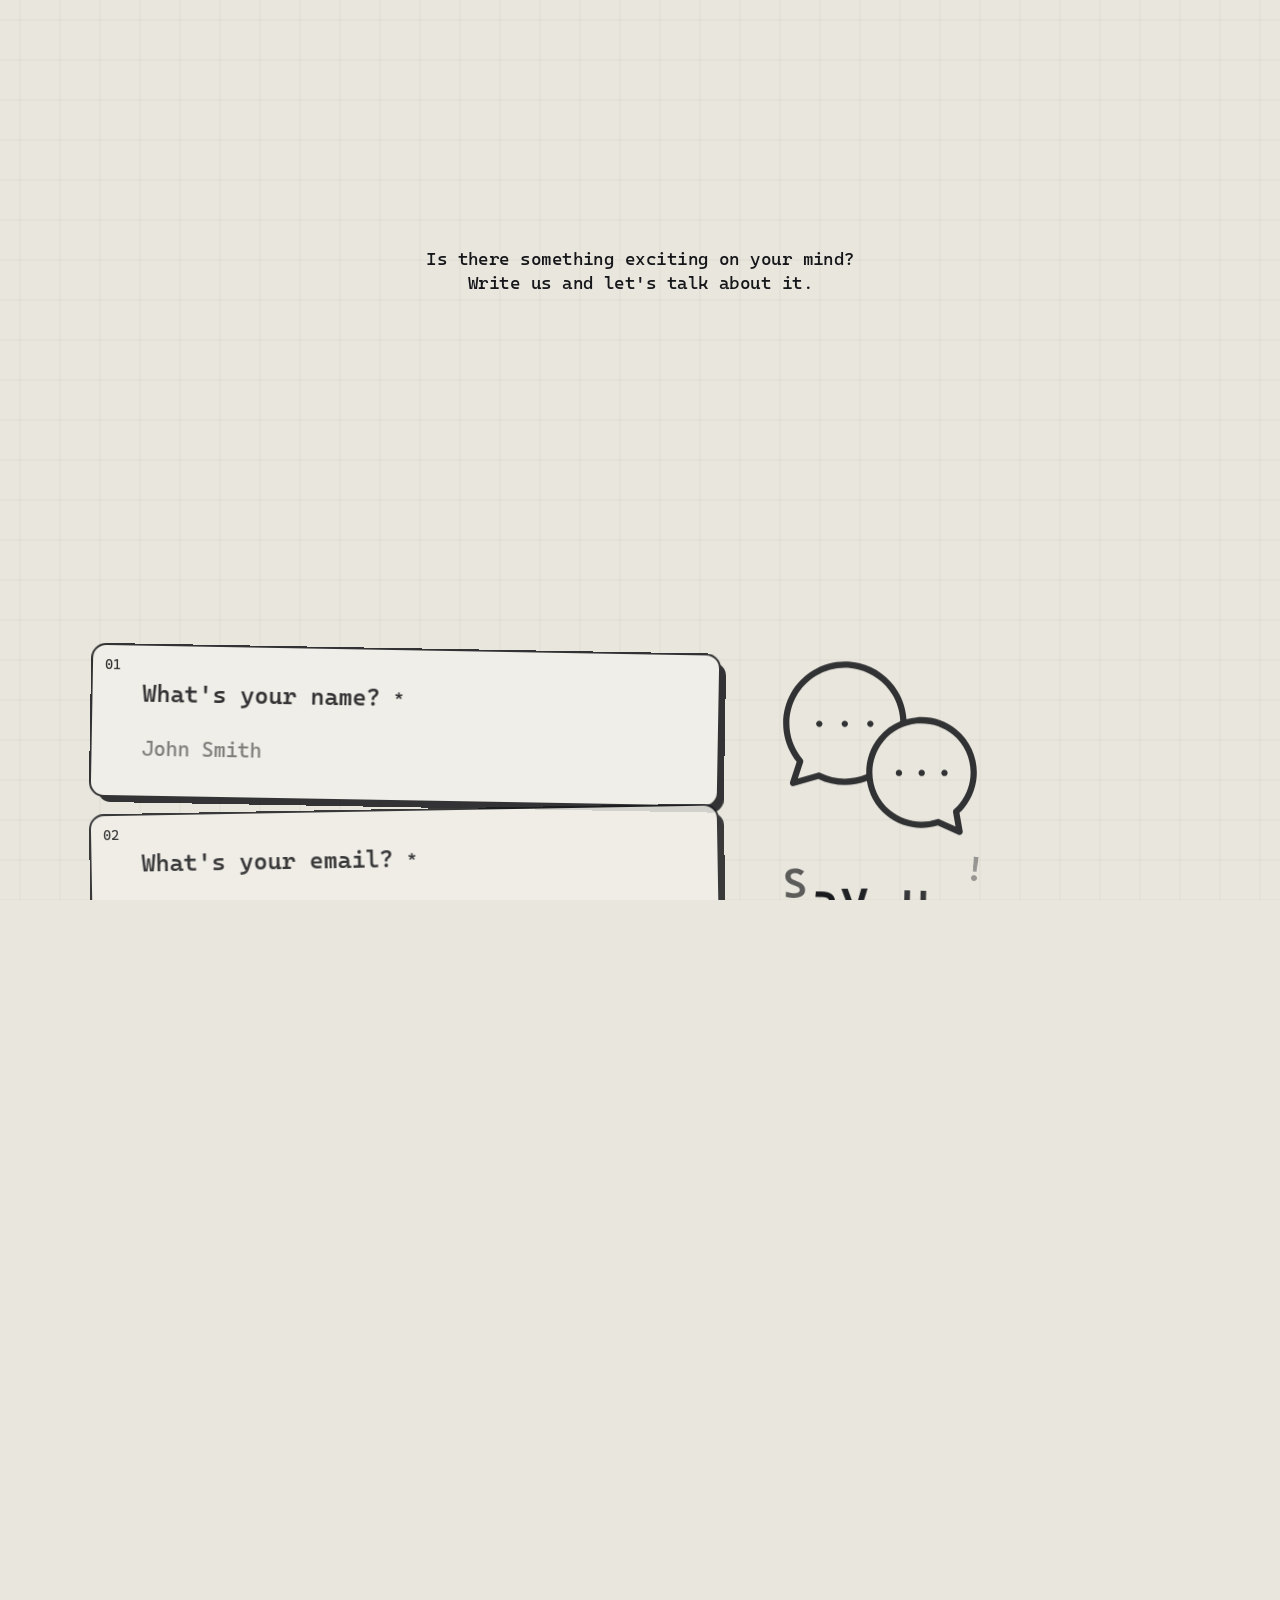
==== commit 9155c252: "updated" ====
--- a/contact.html
+++ b/contact.html
@@ -419,7 +419,7 @@
 								<h3 class="tt-footer-widget-heading">More</h3>
 								<ul class="tt-footer-widget-list">
 									<li><a href="/contact.html" class="tt-link">Contact</a></li>
-									<li><a href="portfolio-scrolling-tilted.html" class="tt-link">Qorezen</a></li>
+									<li><a href="https://qorezen.in/" target="_blank" class="tt-link">Qorezen</a></li>
 								</ul> <!-- /.tt-footer-widget-list -->
 							</div> <!-- /.tt-footer-widget -->
 						</div> <!-- /.tt-col -->
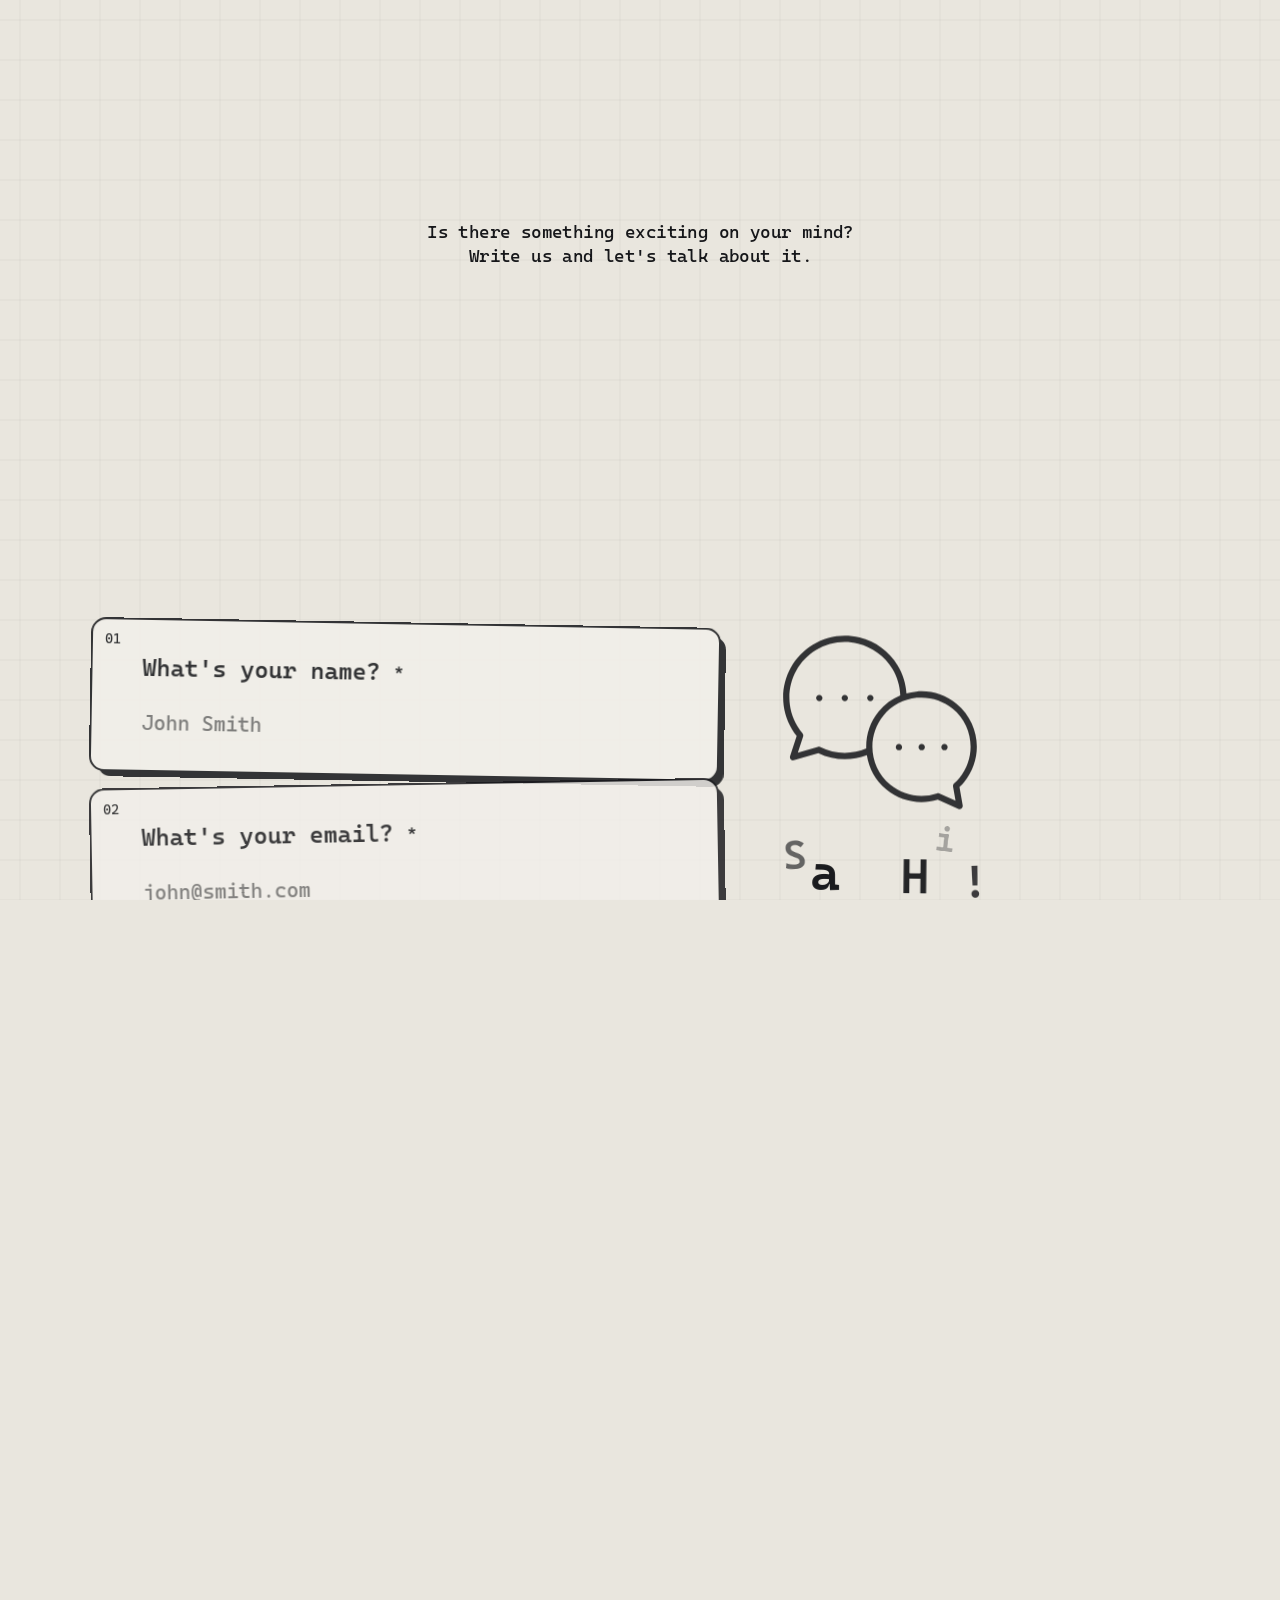
==== commit d7da0128: "updated" ====
--- a/contact.html
+++ b/contact.html
@@ -127,7 +127,7 @@
 
 						<!-- Begin header button (hidden on small screens!) -->
 						<a href="/contact.html" class="tt-btn tt-btn-secondary hide-from-xlg tt-magnetic-item">
-							<span data-hover="Let's Talk">Let's Talk</span>
+							<span data-hover="Let's Talk">Collaborate</span>
 						</a>
 						<!-- End header button -->
 
@@ -396,7 +396,7 @@
 							<div class="tt-footer-widget">
 								<h2>Ready to push<br> beyond limits?</h2>
 								<a href="/contact.html" class="tt-btn tt-btn-secondary tt-magnetic-item">
-									<span data-hover="Let's Connect">Let's Connect</span>
+									<span data-hover="Connect">Collaborate</span>
 									<span class="tt-btn-icon"><i class="fa-regular fa-envelope"></i></span>
 								</a>
 							</div> <!-- /.tt-footer-widget -->
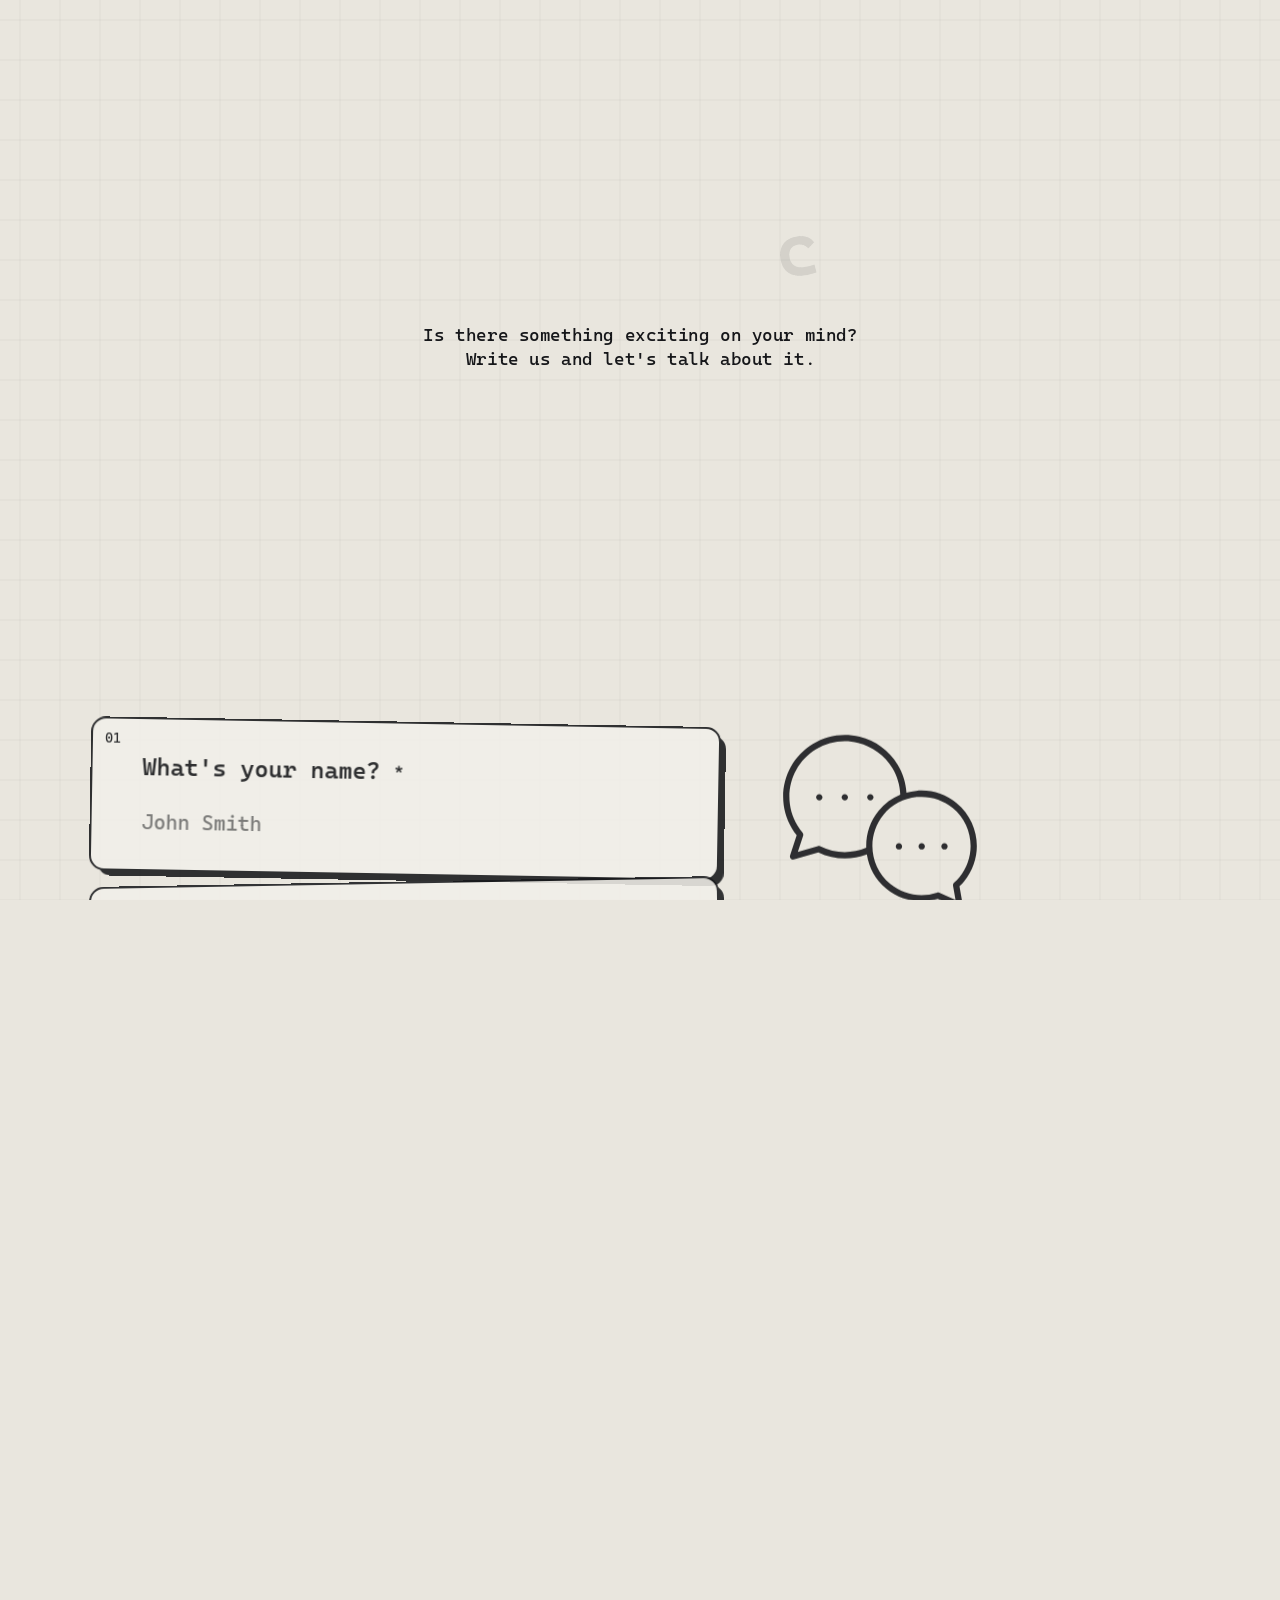
==== commit e87eaa85: "sitemap generator" ====
--- a/contact.html
+++ b/contact.html
@@ -101,6 +101,17 @@
 											<li><a href="/portfolio.html">Portfolio</a></li>
 
 
+										
+											<li class="tt-submenu-wrap tt-submenu-master">
+												<div class="tt-submenu-trigger">
+													<a href="#">Tools</a>
+												</div>
+												<div class="tt-submenu">
+													<ul class="tt-submenu-list">
+														<li><a href="/sitemap-generator.html">Sitemap Generator</a></li>
+													</ul>
+												</div>
+											</li>
 										</ul>
 
 									</div>
@@ -418,6 +429,7 @@
 							<div class="tt-footer-widget">
 								<h3 class="tt-footer-widget-heading">More</h3>
 								<ul class="tt-footer-widget-list">
+									<li><a href="/sitemap-generator.html" class="tt-link">Sitemap Generator</a></li>
 									<li><a href="/contact.html" class="tt-link">Contact</a></li>
 									<li><a href="https://qorezen.in/" target="_blank" class="tt-link">Qorezen</a></li>
 								</ul> <!-- /.tt-footer-widget-list -->
